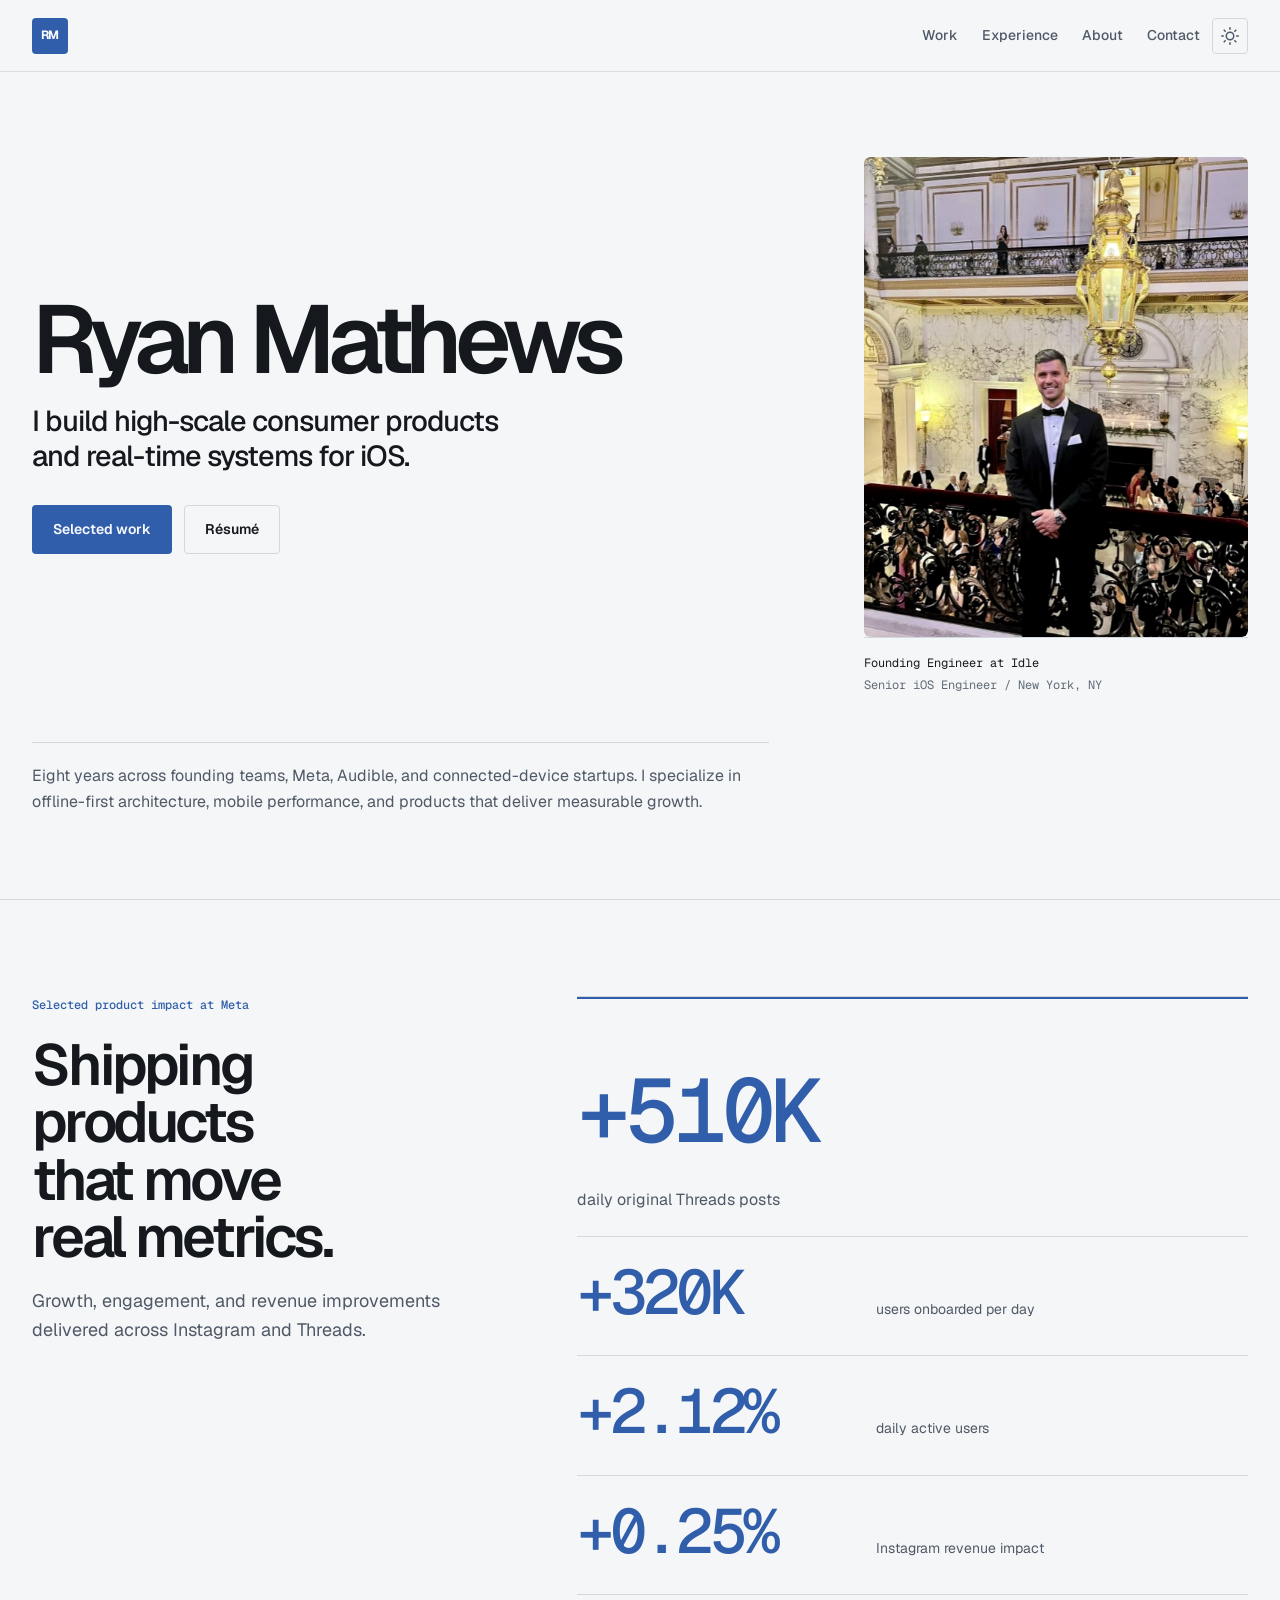
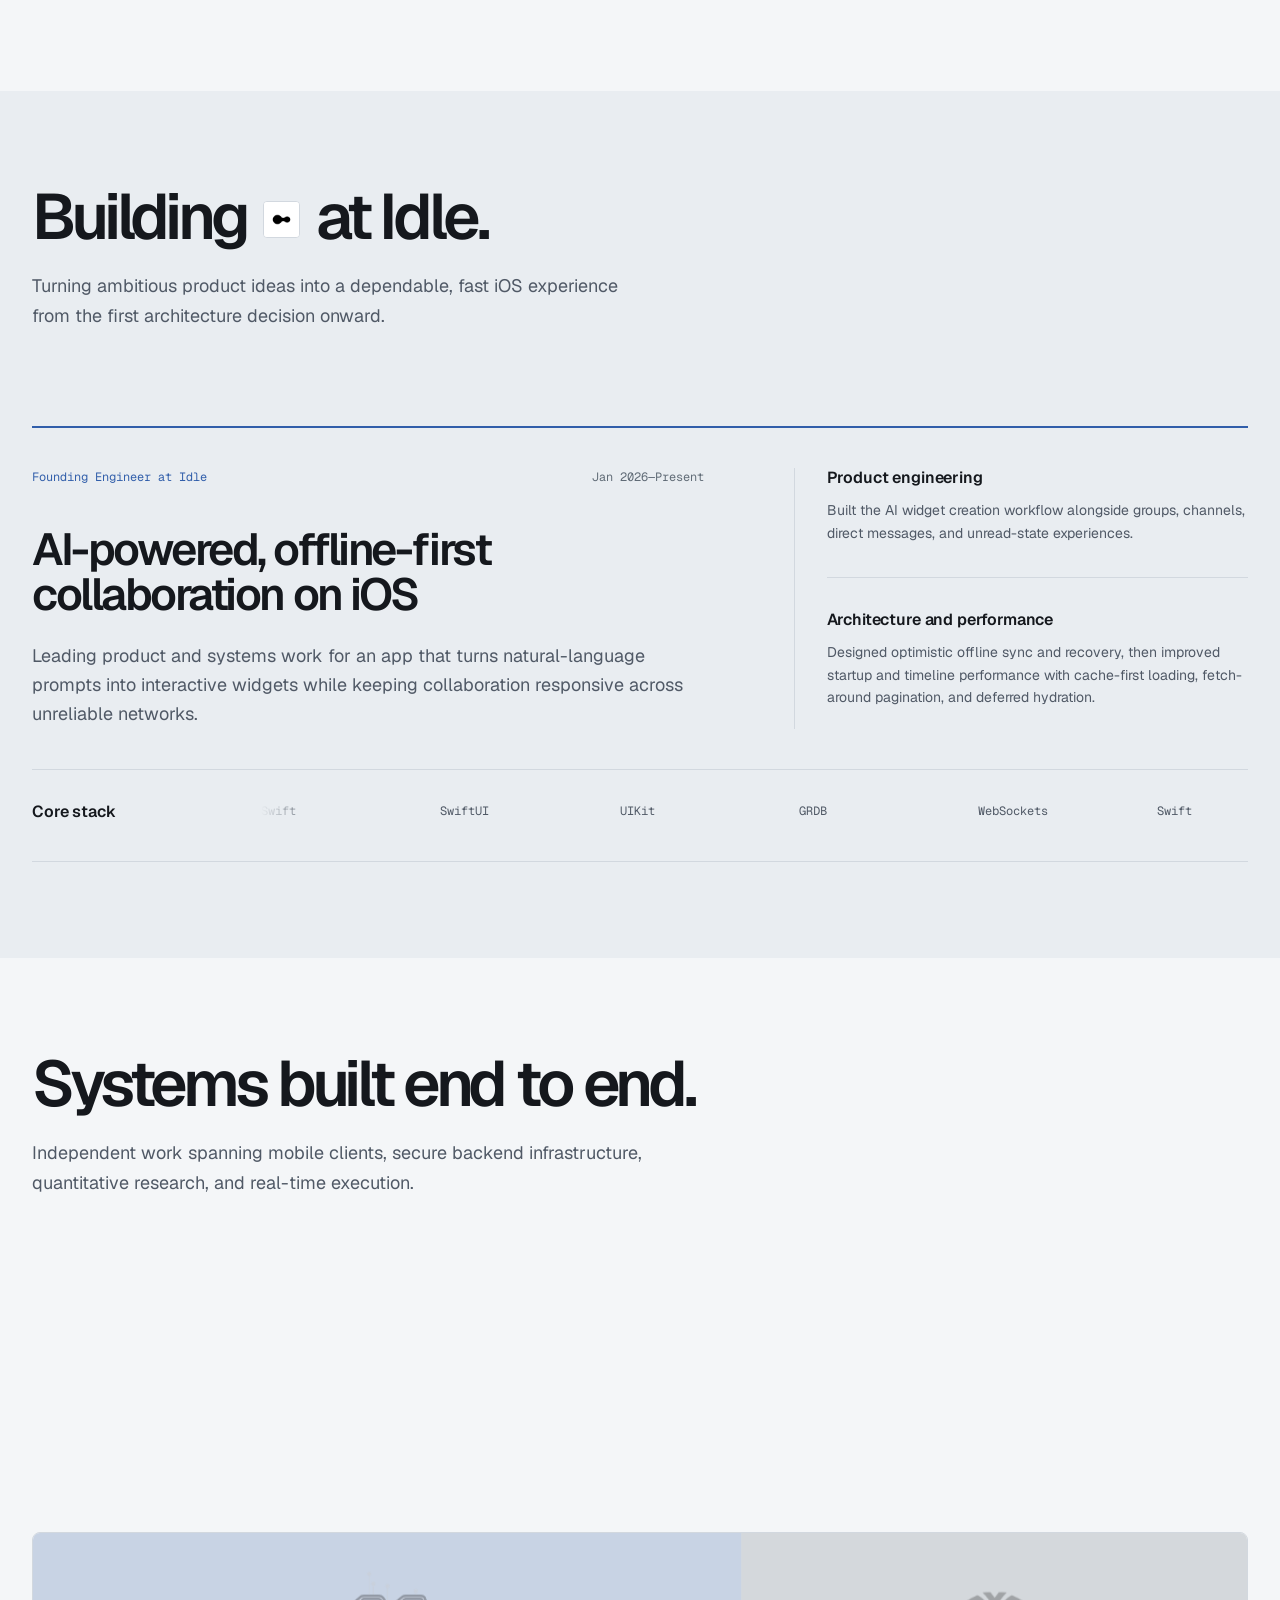
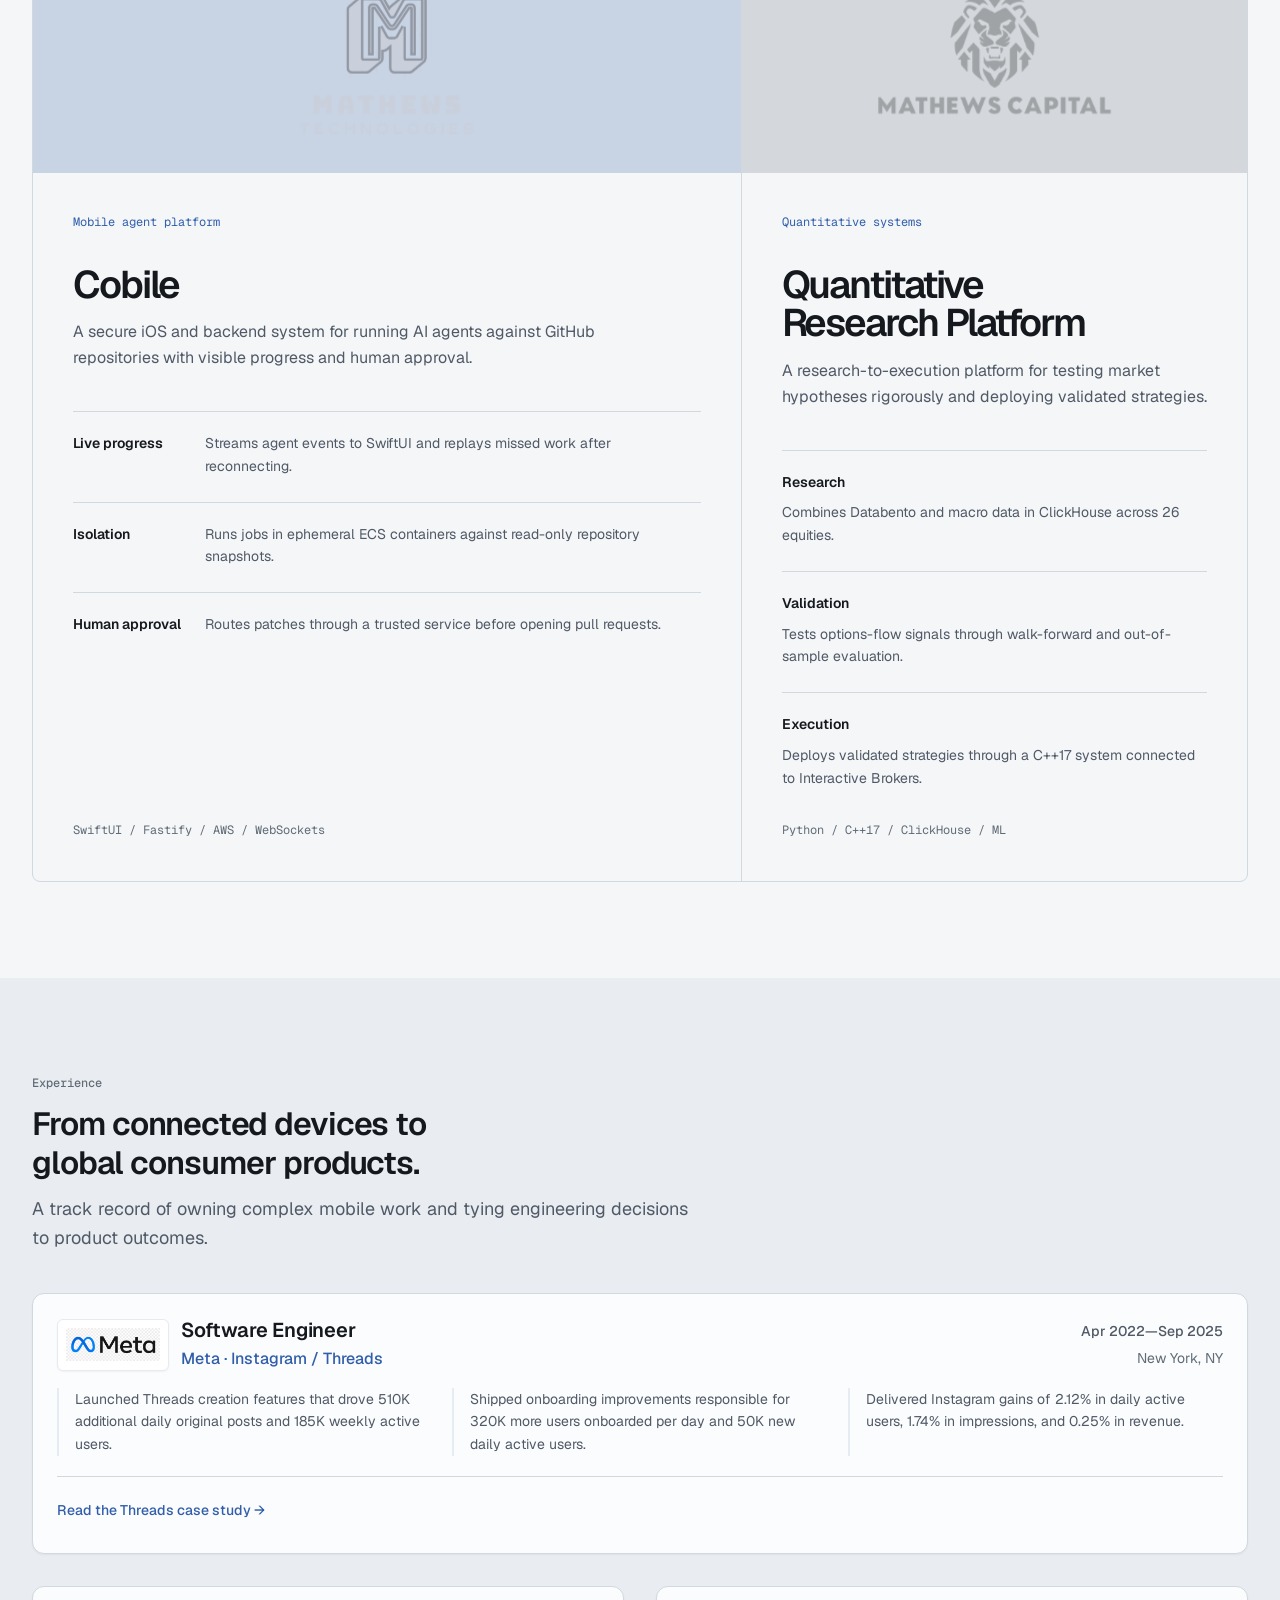
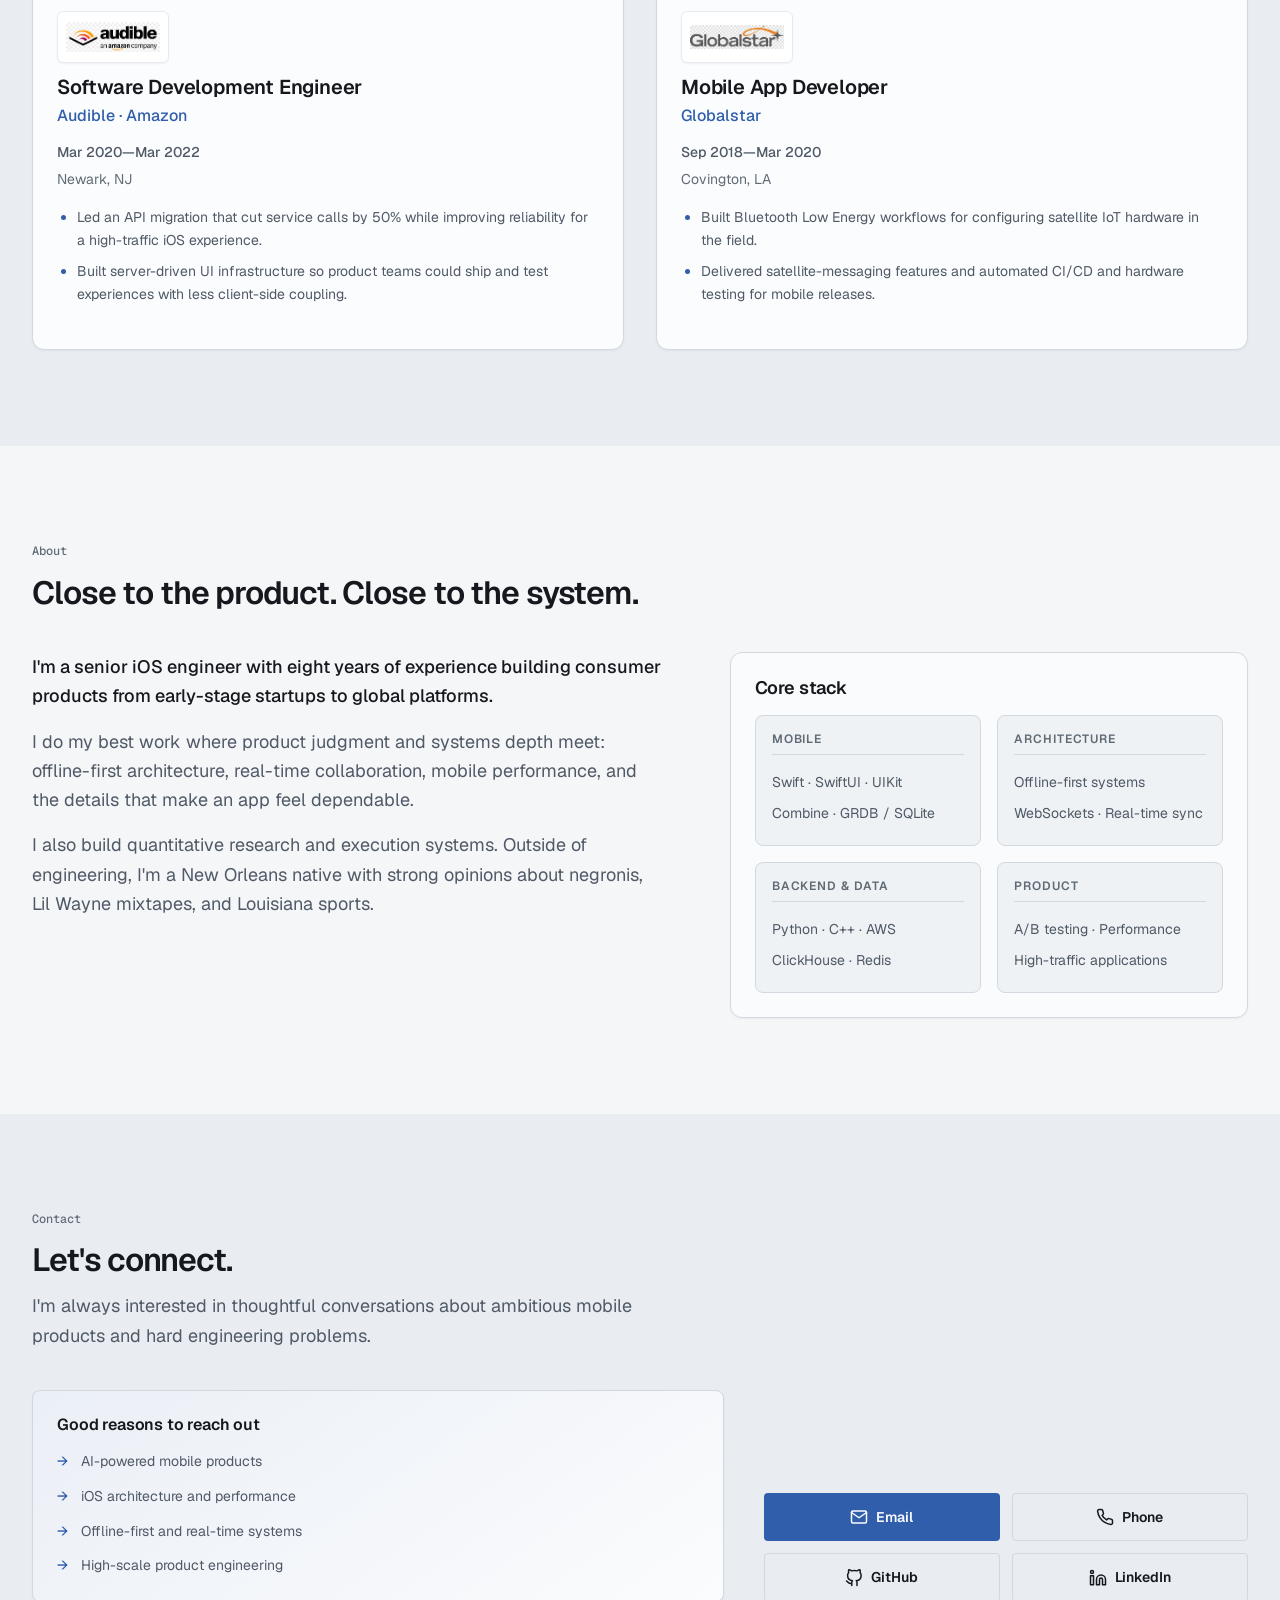
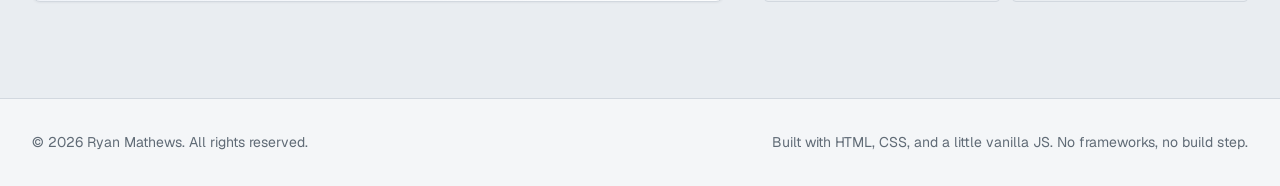
==== index.html @ 6b9917d9 "Redesign Threads growth case study" ====
<!DOCTYPE html>
<html lang="en">
<head>
  <meta charset="UTF-8">
  <meta name="viewport" content="width=device-width, initial-scale=1.0">

  <title>Ryan Mathews — Software Engineer</title>
  <meta name="description" content="Software engineer and founding engineer with 8 years of experience building high-scale consumer products, offline-first mobile apps, and real-time systems.">

  <link rel="canonical" href="https://ryanmathews.dev/">

  <meta property="og:type" content="website">
  <meta property="og:title" content="Ryan Mathews — Software Engineer">
  <meta property="og:description" content="Senior iOS engineer building high-scale consumer products, offline-first mobile apps, and real-time systems.">
  <meta property="og:url" content="https://ryanmathews.dev/">
  <meta property="og:site_name" content="Ryan Mathews">
  <meta property="og:image" content="https://ryanmathews.dev/assets/ryan_dev_og.jpg">
  <meta property="og:image:type" content="image/jpeg">
  <meta property="og:image:width" content="1200">
  <meta property="og:image:height" content="630">
  <meta property="og:image:alt" content="Ryan Mathews - Senior iOS Engineer">

  <!-- Twitter Card Tags -->
  <meta name="twitter:card" content="summary_large_image">
  <meta name="twitter:title" content="Ryan Mathews — Software Engineer">
  <meta name="twitter:description" content="Senior iOS engineer building high-scale consumer products, offline-first mobile apps, and real-time systems.">
  <meta name="twitter:image" content="https://ryanmathews.dev/assets/ryan_dev_og.jpg">
  <meta name="twitter:image:alt" content="Ryan Mathews - Senior iOS Engineer">

  <meta name="theme-color" content="#f4f6f8" media="(prefers-color-scheme: light)">
  <meta name="theme-color" content="#0b0e12" media="(prefers-color-scheme: dark)">

  <!-- Favicon -->
  <link rel="icon" type="image/svg+xml" href="./assets/favicon.svg">
  <link rel="preload" as="font" href="./assets/fonts/Geist-Variable.woff2" type="font/woff2" crossorigin>
  <link rel="preload" as="image" href="./assets/me-640.avif" type="image/avif">

  <!-- Stylesheet -->
  <link rel="stylesheet" href="./styles.css?v=4.0.0">

  <script type="application/ld+json">
  {
    "@context": "https://schema.org",
    "@type": "Person",
    "name": "Ryan Mathews",
    "jobTitle": "Founding Engineer",
    "url": "https://ryanmathews.dev",
    "image": "https://ryanmathews.dev/assets/me-640.avif",
    "email": "mailto:ryan@ryanmathews.dev",
    "sameAs": [
      "https://github.com/boppuh",
      "https://www.linkedin.com/in/ryan-mathews-7045b191/"
    ],
    "knowsAbout": ["iOS Development", "Swift", "SwiftUI", "Mobile Architecture", "Offline-First Applications", "Real-Time Systems", "Product Engineering"]
  }
  </script>
</head>
<body>
  <!-- Skip to main content link for accessibility -->
  <a href="#main" class="skip-link">Skip to main content</a>

  <!-- Navigation -->
  <header class="site-header">
    <nav class="nav-container" aria-label="Main navigation">
      <a class="nav-brand" href="#main" aria-label="Ryan Mathews, back to top">RM</a>
      <div class="nav-actions">
        <ul class="nav-list">
          <li><a href="#work">Work</a></li>
          <li><a href="#experience">Experience</a></li>
          <li><a href="#about">About</a></li>
          <li><a href="#contact">Contact</a></li>
        </ul>
        <button
          id="theme-toggle"
          class="theme-toggle"
          aria-label="Toggle dark mode"
          title="Toggle dark mode"
        >
          <svg class="theme-icon-light" aria-hidden="true" xmlns="http://www.w3.org/2000/svg" width="18" height="18" viewBox="0 0 24 24" fill="none" stroke="currentColor" stroke-width="2" stroke-linecap="round" stroke-linejoin="round">
            <circle cx="12" cy="12" r="5"></circle>
            <line x1="12" y1="1" x2="12" y2="3"></line>
            <line x1="12" y1="21" x2="12" y2="23"></line>
            <line x1="4.22" y1="4.22" x2="5.64" y2="5.64"></line>
            <line x1="18.36" y1="18.36" x2="19.78" y2="19.78"></line>
            <line x1="1" y1="12" x2="3" y2="12"></line>
            <line x1="21" y1="12" x2="23" y2="12"></line>
            <line x1="4.22" y1="19.78" x2="5.64" y2="18.36"></line>
            <line x1="18.36" y1="5.64" x2="19.78" y2="4.22"></line>
          </svg>
          <svg class="theme-icon-dark" aria-hidden="true" xmlns="http://www.w3.org/2000/svg" width="18" height="18" viewBox="0 0 24 24" fill="none" stroke="currentColor" stroke-width="2" stroke-linecap="round" stroke-linejoin="round">
            <path d="M21 12.79A9 9 0 1 1 11.21 3 7 7 0 0 0 21 12.79z"></path>
          </svg>
        </button>
      </div>
    </nav>
    <span class="reading-progress" aria-hidden="true"></span>
  </header>

  <main id="main">
    <!-- Hero Section -->
    <section class="hero" aria-labelledby="hero-heading">
      <div class="container">
        <div class="hero-layout">
          <div class="hero-content">
            <h1 id="hero-heading">Ryan Mathews</h1>
            <p class="hero-title">I build high-scale consumer products and real-time systems for iOS.</p>
            <div class="hero-links">
              <a href="#work" class="btn btn-primary">Selected work</a>
              <a href="./resume.pdf" class="btn btn-secondary" target="_blank" rel="noopener noreferrer">Résumé</a>
            </div>
          </div>

          <figure class="hero-visual">
            <picture>
              <source srcset="./assets/me-640.avif" type="image/avif">
              <img src="./assets/me.jpg" alt="Ryan Mathews" class="hero-headshot" width="1206" height="1436" decoding="async" fetchpriority="high">
            </picture>
            <figcaption class="hero-meta">
              <span>Founding Engineer at Idle</span>
              <span>Senior iOS Engineer / New York, NY</span>
            </figcaption>
          </figure>
        </div>

        <p class="hero-context">
          Eight years across founding teams, Meta, Audible, and connected-device startups. I specialize in offline-first architecture, mobile performance, and products that deliver measurable growth.
        </p>
      </div>
    </section>

    <!-- Product Impact Section -->
    <section class="section" aria-labelledby="impact-heading">
      <div class="container">
        <div class="impact-layout">
          <header class="impact-header">
            <p class="impact-source">Selected product impact at Meta</p>
            <h2 id="impact-heading">Shipping products that move real metrics.</h2>
            <p>Growth, engagement, and revenue improvements delivered across Instagram and Threads.</p>
          </header>
          <div class="impact-grid">
            <article class="impact-card">
              <p class="impact-value">+510K</p>
              <p class="impact-label">daily original Threads posts</p>
            </article>
            <article class="impact-card">
              <p class="impact-value">+320K</p>
              <p class="impact-label">users onboarded per day</p>
            </article>
            <article class="impact-card">
              <p class="impact-value">+2.12%</p>
              <p class="impact-label">daily active users</p>
            </article>
            <article class="impact-card">
              <p class="impact-value">+0.25%</p>
              <p class="impact-label">Instagram revenue impact</p>
            </article>
          </div>
        </div>
      </div>
    </section>

    <!-- Featured Work Section -->
    <section id="work" class="section section-alt work-section" aria-labelledby="work-heading">
      <div class="container">
        <header class="work-heading">
          <h2 id="work-heading">
            Building
            <span class="inline-project-mark" aria-hidden="true">
              <img src="./assets/output_icon.jpg" alt="" width="400" height="400" loading="lazy" decoding="async">
            </span>
            at Idle.
          </h2>
          <p>Turning ambitious product ideas into a dependable, fast iOS experience from the first architecture decision onward.</p>
        </header>

        <article class="current-work-story">
          <div class="current-work-lead">
            <div class="work-role">
              <p>Founding Engineer at Idle</p>
              <p>Jan 2026—Present</p>
            </div>
            <h3>AI-powered, offline-first collaboration on iOS</h3>
            <p class="current-work-summary">Leading product and systems work for an app that turns natural-language prompts into interactive widgets while keeping collaboration responsive across unreliable networks.</p>
          </div>

          <div class="current-work-details">
            <section class="work-capability">
              <h4>Product engineering</h4>
              <p>Built the AI widget creation workflow alongside groups, channels, direct messages, and unread-state experiences.</p>
            </section>
            <section class="work-capability">
              <h4>Architecture and performance</h4>
              <p>Designed optimistic offline sync and recovery, then improved startup and timeline performance with cache-first loading, fetch-around pagination, and deferred hydration.</p>
            </section>
          </div>

          <aside class="current-work-stack" aria-labelledby="current-stack-heading">
            <h4 id="current-stack-heading">Core stack</h4>
            <div class="stack-marquee" tabindex="0" role="group" aria-labelledby="current-stack-heading">
              <div class="stack-marquee-track">
                <ul class="stack-marquee-group">
                  <li>Swift</li>
                  <li>SwiftUI</li>
                  <li>UIKit</li>
                  <li>GRDB</li>
                  <li>WebSockets</li>
                </ul>
                <ul class="stack-marquee-group" aria-hidden="true">
                  <li>Swift</li>
                  <li>SwiftUI</li>
                  <li>UIKit</li>
                  <li>GRDB</li>
                  <li>WebSockets</li>
                </ul>
              </div>
            </div>
          </aside>
        </article>
      </div>
    </section>

    <!-- Projects Section -->
    <section id="projects" class="section projects-section" aria-labelledby="projects-heading">
      <div class="container">
        <header class="projects-heading">
          <h2 id="projects-heading">Systems built end to end.</h2>
          <p>Independent work spanning mobile clients, secure backend infrastructure, quantitative research, and real-time execution.</p>
        </header>

        <div class="project-showcase">
          <article class="project-panel project-panel-cobile">
            <figure class="project-visual project-visual-cobile">
              <div class="project-image-motion">
                <img src="./assets/mathews_technologies_logo.png" alt="Mathews Technologies" width="1280" height="1201" loading="lazy" decoding="async">
              </div>
            </figure>
            <div class="project-copy">
              <p class="project-type">Mobile agent platform</p>
              <h3>Cobile</h3>
              <p class="card-summary">A secure iOS and backend system for running AI agents against GitHub repositories with visible progress and human approval.</p>
              <dl class="project-notes">
                <div>
                  <dt>Live progress</dt>
                  <dd>Streams agent events to SwiftUI and replays missed work after reconnecting.</dd>
                </div>
                <div>
                  <dt>Isolation</dt>
                  <dd>Runs jobs in ephemeral ECS containers against read-only repository snapshots.</dd>
                </div>
                <div>
                  <dt>Human approval</dt>
                  <dd>Routes patches through a trusted service before opening pull requests.</dd>
                </div>
              </dl>
              <p class="project-stack">SwiftUI / Fastify / AWS / WebSockets</p>
            </div>
          </article>

          <article class="project-panel project-panel-quant">
            <figure class="project-visual project-visual-quant">
              <div class="project-image-motion">
                <img src="./assets/mathews_capital_logo.png" alt="Mathews Capital" width="1280" height="670" loading="lazy" decoding="async">
              </div>
            </figure>
            <div class="project-copy">
              <p class="project-type">Quantitative systems</p>
              <h3>Quantitative Research Platform</h3>
              <p class="card-summary">A research-to-execution platform for testing market hypotheses rigorously and deploying validated strategies.</p>
              <dl class="project-notes">
                <div>
                  <dt>Research</dt>
                  <dd>Combines Databento and macro data in ClickHouse across 26 equities.</dd>
                </div>
                <div>
                  <dt>Validation</dt>
                  <dd>Tests options-flow signals through walk-forward and out-of-sample evaluation.</dd>
                </div>
                <div>
                  <dt>Execution</dt>
                  <dd>Deploys validated strategies through a C++17 system connected to Interactive Brokers.</dd>
                </div>
              </dl>
              <p class="project-stack">Python / C++17 / ClickHouse / ML</p>
            </div>
          </article>
        </div>
      </div>
    </section>

    <!-- Experience Section -->
    <section id="experience" class="section section-alt" aria-labelledby="experience-heading">
      <div class="container">
        <div class="section-header">
          <p class="section-kicker">Experience</p>
          <h2 id="experience-heading">From connected devices to global consumer products.</h2>
          <p class="section-intro">A track record of owning complex mobile work and tying engineering decisions to product outcomes.</p>
        </div>
        <div class="experience-grid">
          <article class="card experience-card">
            <div class="experience-header">
              <img src="./assets/meta_logo.avif" alt="Meta" class="company-logo" width="1400" height="500" loading="lazy" decoding="async">
              <div class="experience-title">
                <h3>Software Engineer</h3>
                <p class="company">Meta · Instagram / Threads</p>
              </div>
              <div class="experience-meta">
                <p class="dates">Apr 2022—Sep 2025</p>
                <p class="location">New York, NY</p>
              </div>
            </div>
            <ul class="card-details">
              <li>Launched Threads creation features that drove 510K additional daily original posts and 185K weekly active users.</li>
              <li>Shipped onboarding improvements responsible for 320K more users onboarded per day and 50K new daily active users.</li>
              <li>Delivered Instagram gains of 2.12% in daily active users, 1.74% in impressions, and 0.25% in revenue.</li>
            </ul>
            <div class="card-links">
              <a href="./writeups/project-1.html">Read the Threads case study →</a>
            </div>
          </article>

          <article class="card experience-card">
            <div class="experience-header">
              <img src="./assets/audible_logo.png" alt="Audible" class="company-logo" width="860" height="274" loading="lazy" decoding="async">
              <div class="experience-title">
                <h3>Software Development Engineer</h3>
                <p class="company">Audible · Amazon</p>
              </div>
              <div class="experience-meta">
                <p class="dates">Mar 2020—Mar 2022</p>
                <p class="location">Newark, NJ</p>
              </div>
            </div>
            <ul class="card-details">
              <li>Led an API migration that cut service calls by 50% while improving reliability for a high-traffic iOS experience.</li>
              <li>Built server-driven UI infrastructure so product teams could ship and test experiences with less client-side coupling.</li>
            </ul>
          </article>

          <article class="card experience-card">
            <div class="experience-header">
              <img src="./assets/globalstar_logo.jpg" alt="Globalstar" class="company-logo" width="800" height="205" loading="lazy" decoding="async">
              <div class="experience-title">
                <h3>Mobile App Developer</h3>
                <p class="company">Globalstar</p>
              </div>
              <div class="experience-meta">
                <p class="dates">Sep 2018—Mar 2020</p>
                <p class="location">Covington, LA</p>
              </div>
            </div>
            <ul class="card-details">
              <li>Built Bluetooth Low Energy workflows for configuring satellite IoT hardware in the field.</li>
              <li>Delivered satellite-messaging features and automated CI/CD and hardware testing for mobile releases.</li>
            </ul>
          </article>
        </div>
      </div>
    </section>

    <!-- About and Core Stack Section -->
    <section id="about" class="section" aria-labelledby="about-heading">
      <div class="container">
        <div class="section-header">
          <p class="section-kicker">About</p>
          <h2 id="about-heading">Close to the product. Close to the system.</h2>
        </div>
        <div class="about-layout">
          <div class="about-content">
            <p>I'm a senior iOS engineer with eight years of experience building consumer products from early-stage startups to global platforms.</p>
            <p>I do my best work where product judgment and systems depth meet: offline-first architecture, real-time collaboration, mobile performance, and the details that make an app feel dependable.</p>
            <p>I also build quantitative research and execution systems. Outside of engineering, I'm a New Orleans native with strong opinions about negronis, Lil Wayne mixtapes, and Louisiana sports.</p>
          </div>
          <div class="core-stack">
            <h3>Core stack</h3>
            <div class="skills-grid skills-grid-compact">
              <div class="skill-group">
                <h4>Mobile</h4>
                <ul class="skill-list"><li>Swift · SwiftUI · UIKit</li><li>Combine · GRDB / SQLite</li></ul>
              </div>
              <div class="skill-group">
                <h4>Architecture</h4>
                <ul class="skill-list"><li>Offline-first systems</li><li>WebSockets · Real-time sync</li></ul>
              </div>
              <div class="skill-group">
                <h4>Backend &amp; Data</h4>
                <ul class="skill-list"><li>Python · C++ · AWS</li><li>ClickHouse · Redis</li></ul>
              </div>
              <div class="skill-group">
                <h4>Product</h4>
                <ul class="skill-list"><li>A/B testing · Performance</li><li>High-traffic applications</li></ul>
              </div>
            </div>
          </div>
        </div>
      </div>
    </section>

    <!-- Contact Section -->
    <section id="contact" class="section section-alt" aria-labelledby="contact-heading">
      <div class="container">
        <div class="section-header">
          <p class="section-kicker">Contact</p>
          <h2 id="contact-heading">Let's connect.</h2>
          <p class="section-intro">I'm always interested in thoughtful conversations about ambitious mobile products and hard engineering problems.</p>
        </div>
        <div class="contact-content">
          <div class="contact-reasons">
            <h3>Good reasons to reach out</h3>
            <ul>
              <li>AI-powered mobile products</li>
              <li>iOS architecture and performance</li>
              <li>Offline-first and real-time systems</li>
              <li>High-scale product engineering</li>
            </ul>
          </div>

          <div class="contact-links">
            <a href="mailto:ryan@ryanmathews.dev" class="btn btn-primary">
              <svg aria-hidden="true" xmlns="http://www.w3.org/2000/svg" width="18" height="18" viewBox="0 0 24 24" fill="none" stroke="currentColor" stroke-width="2" stroke-linecap="round" stroke-linejoin="round">
                <path d="M4 4h16c1.1 0 2 .9 2 2v12c0 1.1-.9 2-2 2H4c-1.1 0-2-.9-2-2V6c0-1.1.9-2 2-2z"></path>
                <polyline points="22,6 12,13 2,6"></polyline>
              </svg>
              Email
            </a>
            <a href="tel:+15047236957" class="btn btn-secondary">
              <svg aria-hidden="true" xmlns="http://www.w3.org/2000/svg" width="18" height="18" viewBox="0 0 24 24" fill="none" stroke="currentColor" stroke-width="2" stroke-linecap="round" stroke-linejoin="round">
                <path d="M22 16.92v3a2 2 0 0 1-2.18 2 19.79 19.79 0 0 1-8.63-3.07 19.5 19.5 0 0 1-6-6 19.79 19.79 0 0 1-3.07-8.67A2 2 0 0 1 4.11 2h3a2 2 0 0 1 2 1.72 12.84 12.84 0 0 0 .7 2.81 2 2 0 0 1-.45 2.11L8.09 9.91a16 16 0 0 0 6 6l1.27-1.27a2 2 0 0 1 2.11-.45 12.84 12.84 0 0 0 2.81.7A2 2 0 0 1 22 16.92z"></path>
              </svg>
              Phone
            </a>
            <a href="https://github.com/boppuh" class="btn btn-secondary" target="_blank" rel="noopener noreferrer">
              <svg aria-hidden="true" xmlns="http://www.w3.org/2000/svg" width="18" height="18" viewBox="0 0 24 24" fill="none" stroke="currentColor" stroke-width="2" stroke-linecap="round" stroke-linejoin="round">
                <path d="M9 19c-5 1.5-5-2.5-7-3m14 6v-3.87a3.37 3.37 0 0 0-.94-2.61c3.14-.35 6.44-1.54 6.44-7A5.44 5.44 0 0 0 20 4.77 5.07 5.07 0 0 0 19.91 1S18.73.65 16 2.48a13.38 13.38 0 0 0-7 0C6.27.65 5.09 1 5.09 1A5.07 5.07 0 0 0 5 4.77a5.44 5.44 0 0 0-1.5 3.78c0 5.42 3.3 6.61 6.44 7A3.37 3.37 0 0 0 9 18.13V22"></path>
              </svg>
              GitHub
            </a>
            <a href="https://linkedin.com/in/ryan-mathews-7045b191" class="btn btn-secondary" target="_blank" rel="noopener noreferrer">
              <svg aria-hidden="true" xmlns="http://www.w3.org/2000/svg" width="18" height="18" viewBox="0 0 24 24" fill="none" stroke="currentColor" stroke-width="2" stroke-linecap="round" stroke-linejoin="round">
                <path d="M16 8a6 6 0 0 1 6 6v7h-4v-7a2 2 0 0 0-2-2 2 2 0 0 0-2 2v7h-4v-7a6 6 0 0 1 6-6z"></path>
                <rect x="2" y="9" width="4" height="12"></rect>
                <circle cx="4" cy="4" r="2"></circle>
              </svg>
              LinkedIn
            </a>
          </div>
        </div>
      </div>
    </section>
  </main>

  <!-- Footer -->
  <footer class="site-footer">
    <div class="container">
      <p>© <span id="current-year">2024</span> Ryan Mathews. All rights reserved.</p>
      <p class="footer-note">Built with HTML, CSS, and a little vanilla JS. No frameworks, no build step.</p>
    </div>
  </footer>

  <!-- Motion runtime and site behavior -->
  <script src="./assets/vendor/gsap/gsap.min.js?v=3.15.0"></script>
  <script src="./assets/vendor/gsap/ScrollTrigger.min.js?v=3.15.0"></script>
  <script src="./script.js?v=4.0.0"></script>
</body>
</html>
---- styles.css ----
/* ==========================================================================
   Ryan Mathews Portfolio
   Technical-editorial design system, mobile first and theme aware
   ========================================================================== */

@font-face {
  font-family: Geist;
  src: url("./assets/fonts/Geist-Variable.woff2") format("woff2");
  font-style: normal;
  font-weight: 100 900;
  font-display: swap;
}

@font-face {
  font-family: "Geist Mono";
  src: url("./assets/fonts/GeistMono-Variable.woff2") format("woff2");
  font-style: normal;
  font-weight: 100 900;
  font-display: swap;
}

/* --------------------------------------------------------------------------
   CSS Custom Properties (Design Tokens)
   -------------------------------------------------------------------------- */

:root {
  color-scheme: light dark;

  /* One cool-neutral palette and one retained brand accent. */
  --color-bg: light-dark(#f4f6f8, #0b0e12);
  --color-bg-alt: light-dark(#e9edf1, #11161c);
  --color-bg-elevated: light-dark(#fbfcfd, #171d24);
  --color-text: light-dark(#15181d, #f0f2f4);
  --color-text-muted: light-dark(#505966, #a9b1bc);
  --color-text-light: light-dark(#606b76, #838d99);
  --color-primary: light-dark(#315eaa, #8db4f8);
  --color-primary-hover: light-dark(#244a88, #b5cdf9);
  --color-on-primary: light-dark(#f9fbff, #101722);
  --color-primary-light: light-dark(#e4eaf4, #172238);
  --color-primary-muted: light-dark(rgb(49 94 170 / 10%), rgb(141 180 248 / 12%));
  --color-accent: var(--color-primary);
  --color-accent-muted: var(--color-primary-muted);
  --color-border: light-dark(#d2d8df, #2a323c);
  --color-border-light: light-dark(#e3e7ec, #202730);
  --color-border-hover: light-dark(#aeb7c2, #46515f);
  --color-card-bg: var(--color-bg-elevated);
  --color-card-shadow: light-dark(rgb(31 42 55 / 5%), rgb(0 0 0 / 18%));
  --color-card-shadow-hover: light-dark(rgb(31 42 55 / 9%), rgb(0 0 0 / 28%));
  --color-tag-bg: var(--color-primary-light);
  --color-tag-text: var(--color-text-muted);
  --color-status: light-dark(#287a4a, #74cd96);
  --color-focus-ring: var(--color-primary);
  --color-backdrop: light-dark(rgb(244 246 248 / 94%), rgb(11 14 18 / 94%));
  --color-hero-glow: transparent;
  --gradient-brand: var(--color-primary);
  --gradient-brand-hover: var(--color-primary-hover);
  --shadow-brand-sm: none;
  --shadow-brand: none;
  --shadow-brand-hover: none;

  /* Typography */
  --font-family: geist, -apple-system, blinkmacsystemfont, "Segoe UI", sans-serif;
  --font-family-mono: "Geist Mono", "SFMono-Regular", consolas, monospace;

  /* Fluid Type Scale using clamp() */
  --text-xs: clamp(0.7rem, 0.65rem + 0.25vw, 0.75rem);
  --text-sm: clamp(0.8rem, 0.75rem + 0.25vw, 0.875rem);
  --text-base: clamp(0.9rem, 0.85rem + 0.25vw, 1rem);
  --text-lg: clamp(1rem, 0.9rem + 0.5vw, 1.125rem);
  --text-xl: clamp(1.1rem, 1rem + 0.5vw, 1.25rem);
  --text-2xl: clamp(1.25rem, 1.1rem + 0.75vw, 1.5rem);
  --text-3xl: clamp(1.5rem, 1.25rem + 1.25vw, 2rem);
  --text-4xl: clamp(1.875rem, 1.5rem + 1.875vw, 2.75rem);
  --text-5xl: clamp(2.75rem, 2rem + 3vw, 4.5rem);
  --text-display: clamp(3.75rem, 7.5vw, 7.5rem);

  /* Line Heights */
  --leading-none: 1;
  --leading-tight: 1.2;
  --leading-snug: 1.375;
  --leading-normal: 1.5;
  --leading-relaxed: 1.625;
  --leading-loose: 1.75;

  /* Font Weights */
  --font-normal: 400;
  --font-medium: 500;
  --font-semibold: 600;
  --font-bold: 700;

  /* Spacing Scale */
  --space-0: 0;
  --space-1: 0.25rem;
  --space-2: 0.5rem;
  --space-3: 0.75rem;
  --space-4: 1rem;
  --space-5: 1.25rem;
  --space-6: 1.5rem;
  --space-8: 2rem;
  --space-10: 2.5rem;
  --space-12: 3rem;
  --space-16: 4rem;
  --space-20: 5rem;
  --space-24: 6rem;

  /* Layout */
  --max-width: 80rem;
  --max-width-prose: 48rem;
  --nav-height: 4.5rem;
  --border-radius-sm: 0.25rem;
  --border-radius: 0.375rem;
  --border-radius-lg: 0.5rem;
  --border-radius-xl: 0.75rem;
  --border-radius-full: 9999px;

  /* Transitions */
  --ease-out: cubic-bezier(0.25, 0.46, 0.45, 0.94);
  --ease-in-out: cubic-bezier(0.645, 0.045, 0.355, 1);
  --transition-fast: 150ms var(--ease-out);
  --transition-normal: 200ms var(--ease-out);
  --transition-slow: 300ms var(--ease-out);
  --reveal-delay: 0ms;

  /* Shadows */
  --shadow-sm: 0 1px 2px var(--color-card-shadow);
  --shadow: 0 8px 24px var(--color-card-shadow);
  --shadow-md: 0 16px 40px var(--color-card-shadow-hover);
  --shadow-lg: 0 28px 72px var(--color-card-shadow-hover);
}

[data-theme="dark"] {
  color-scheme: only dark;
}

[data-theme="light"] {
  color-scheme: only light;
}

/* --------------------------------------------------------------------------
   Reset & Base Styles
   -------------------------------------------------------------------------- */

*,
*::before,
*::after {
  box-sizing: border-box;
}

* {
  margin: 0;
  padding: 0;
}

html {
  scroll-behavior: smooth;
  scroll-padding-top: calc(var(--nav-height) + var(--space-6));
  text-size-adjust: 100%;
  -webkit-text-size-adjust: 100%;
}

body {
  font-family: var(--font-family);
  font-size: var(--text-base);
  line-height: var(--leading-relaxed);
  color: var(--color-text);
  background-color: var(--color-bg);
  -webkit-font-smoothing: antialiased;
  -moz-osx-font-smoothing: grayscale;
  font-feature-settings: "kern" 1, "liga" 1;
}

img,
svg {
  display: block;
  max-width: 100%;
  height: auto;
}

/* --------------------------------------------------------------------------
   Typography
   -------------------------------------------------------------------------- */

h1, h2, h3, h4, h5, h6 {
  line-height: var(--leading-tight);
  font-weight: var(--font-semibold);
  color: var(--color-text);
  letter-spacing: -0.01em;
}

h1 {
  font-size: var(--text-4xl);
  font-weight: var(--font-bold);
  letter-spacing: -0.02em;
}

h2 {
  font-size: var(--text-2xl);
  margin-bottom: var(--space-6);
}

h3 {
  font-size: var(--text-lg);
  margin-bottom: var(--space-2);
}

p {
  margin-bottom: var(--space-4);
}

p:last-child {
  margin-bottom: 0;
}

a {
  color: var(--color-primary);
  text-decoration: none;
  transition: color var(--transition-fast);
}

a:hover {
  color: var(--color-primary-hover);
}

strong {
  font-weight: var(--font-semibold);
  color: var(--color-text);
}

/* --------------------------------------------------------------------------
   Focus States (Accessibility)
   -------------------------------------------------------------------------- */

:focus {
  outline: 2px solid var(--color-focus-ring);
  outline-offset: 2px;
}

:focus:not(:focus-visible) {
  outline: none;
}

:focus-visible {
  outline: 2px solid var(--color-focus-ring);
  outline-offset: 2px;
}

/* Target highlighting for anchor links */
:target {
  scroll-margin-top: calc(var(--nav-height) + var(--space-8));
}

/* --------------------------------------------------------------------------
   Skip Link (Accessibility)
   -------------------------------------------------------------------------- */

.skip-link {
  position: absolute;
  top: -100%;
  left: var(--space-4);
  padding: var(--space-2) var(--space-4);
  background-color: var(--color-primary);
  color: #ffffff;
  font-size: var(--text-sm);
  font-weight: var(--font-medium);
  border-radius: var(--border-radius);
  z-index: 1000;
  transition: top var(--transition-fast);
}

.skip-link:focus {
  top: var(--space-4);
  color: #ffffff;
}

/* --------------------------------------------------------------------------
   Layout
   -------------------------------------------------------------------------- */

.container {
  width: 100%;
  max-width: var(--max-width);
  margin: 0 auto;
  padding: 0 var(--space-5);
}

@media (min-width: 640px) {
  .container {
    padding: 0 var(--space-8);
  }
}

.section {
  padding: var(--space-16) 0;
}

@media (min-width: 768px) {
  .section {
    padding: var(--space-20) 0;
  }
}

@media (min-width: 1024px) {
  .section {
    padding: var(--space-24) 0;
  }
}

.section-alt {
  background-color: var(--color-bg-alt);
}

.section-header {
  max-width: 44rem;
  margin-bottom: var(--space-8);
}

.section-kicker {
  margin-bottom: var(--space-3);
  color: var(--color-text-light);
  font-family: var(--font-family-mono);
  font-size: var(--text-xs);
  font-weight: var(--font-medium);
  letter-spacing: 0;
}

.section-header h2 {
  margin-bottom: var(--space-3);
}

.section-intro {
  color: var(--color-text-muted);
  font-size: var(--text-lg);
  line-height: var(--leading-relaxed);
  margin-bottom: 0;
}

/* --------------------------------------------------------------------------
   Header & Navigation
   -------------------------------------------------------------------------- */

.site-header {
  position: sticky;
  top: 0;
  height: var(--nav-height);
  background-color: var(--color-backdrop);
  backdrop-filter: blur(16px);
  -webkit-backdrop-filter: blur(16px);
  border-bottom: 1px solid var(--color-border);
  z-index: 100;
}

.reading-progress {
  position: absolute;
  right: 0;
  bottom: -1px;
  left: 0;
  height: 2px;
  background-color: var(--color-primary);
  transform: scaleX(0);
  transform-origin: left center;
  pointer-events: none;
}

.nav-container {
  height: 100%;
  max-width: var(--max-width);
  margin: 0 auto;
  padding: 0 var(--space-5);
  display: flex;
  justify-content: space-between;
  align-items: center;
  gap: var(--space-4);
}

@media (min-width: 640px) {
  .nav-container {
    padding: 0 var(--space-8);
  }
}

.nav-list {
  display: flex;
  align-items: center;
  gap: var(--space-4);
  list-style: none;
}

@media (min-width: 640px) {
  .nav-list {
    gap: var(--space-6);
  }
}

.nav-list a {
  display: block;
  padding: var(--space-2) 0;
  font-size: var(--text-sm);
  font-weight: var(--font-medium);
  color: var(--color-text-muted);
  transition: color var(--transition-fast);
}

.nav-list a:hover {
  color: var(--color-text);
}

/* Theme Toggle Button */
.theme-toggle {
  display: flex;
  align-items: center;
  justify-content: center;
  width: 2.25rem;
  height: 2.25rem;
  padding: 0;
  background: transparent;
  border: 1px solid var(--color-border);
  border-radius: var(--border-radius-sm);
  cursor: pointer;
  color: var(--color-text-muted);
  transition: border-color var(--transition-fast), color var(--transition-fast), transform var(--transition-fast);
}

.theme-toggle:hover {
  border-color: var(--color-border-hover);
  color: var(--color-text);
}

.theme-toggle:active {
  transform: translateY(1px);
}

.theme-toggle svg {
  width: 1.125rem;
  height: 1.125rem;
}

.theme-icon-dark {
  display: none;
}

[data-theme="dark"] .theme-icon-light,
:root:not([data-theme="light"]) .theme-icon-light {
  display: none;
}

[data-theme="dark"] .theme-icon-dark {
  display: flex;
}

@media (prefers-color-scheme: dark) {
  :root:not([data-theme="light"]) .theme-icon-dark {
    display: flex;
  }
}

@media (prefers-color-scheme: light) {
  :root:not([data-theme="dark"]) .theme-icon-dark {
    display: none;
  }
  :root:not([data-theme="dark"]) .theme-icon-light {
    display: flex;
  }
}

/* --------------------------------------------------------------------------
   Hero Section
   -------------------------------------------------------------------------- */

.hero {
  min-height: calc(100dvh - var(--nav-height));
  padding: var(--space-10) 0 var(--space-12);
  display: flex;
  align-items: center;
  border-bottom: 1px solid var(--color-border);
}

.hero-layout {
  display: grid;
  gap: var(--space-10);
  align-items: center;
}

.hero-content {
  max-width: 46rem;
}

.hero h1 {
  max-width: 100%;
  margin-bottom: var(--space-5);
  font-size: var(--text-display);
  font-weight: var(--font-semibold);
  letter-spacing: -0.075em;
  line-height: 0.9;
}

.hero-title {
  max-width: 33ch;
  margin-bottom: var(--space-8);
  color: var(--color-text);
  font-size: clamp(1.25rem, 1rem + 1.1vw, 1.8rem);
  font-weight: var(--font-medium);
  line-height: 1.22;
  letter-spacing: -0.035em;
  text-wrap: balance;
}

.hero-links {
  display: flex;
  flex-wrap: wrap;
  gap: var(--space-3);
}

.hero-visual {
  width: min(100%, 24rem);
  margin-left: auto;
}

.hero-visual picture {
  display: block;
  overflow: hidden;
  aspect-ratio: 4 / 5;
  border-radius: var(--border-radius);
  background-color: var(--color-bg-alt);
}

.hero-headshot {
  width: 100%;
  height: 100%;
  display: block;
  object-fit: cover;
  object-position: center 24%;
  filter: saturate(0.82) contrast(1.04);
  transition: transform 700ms var(--ease-out), filter 700ms var(--ease-out);
}

.hero-meta {
  display: grid;
  gap: var(--space-1);
  padding-top: var(--space-4);
  border-top: 1px solid var(--color-border);
  color: var(--color-text-light);
  font-family: var(--font-family-mono);
  font-size: var(--text-xs);
  line-height: var(--leading-normal);
}

.hero-meta span:first-child {
  color: var(--color-text);
}

.hero-context {
  max-width: 67ch;
  margin-top: var(--space-10);
  padding-top: var(--space-5);
  border-top: 1px solid var(--color-border);
  color: var(--color-text-muted);
  font-size: var(--text-base);
  line-height: var(--leading-relaxed);
  text-wrap: pretty;
}

@media (hover: hover) and (prefers-reduced-motion: no-preference) {
  .hero-visual:hover .hero-headshot {
    transform: scale(1.025);
    filter: saturate(0.95) contrast(1.02);
  }
}

@media (min-width: 768px) {
  .hero {
    padding: var(--space-16) 0;
  }

  .hero-layout {
    grid-template-columns: minmax(0, 1.3fr) minmax(17rem, 0.7fr);
    gap: clamp(3rem, 8vw, 8rem);
  }

  .hero-context {
    margin-top: var(--space-12);
  }
}

/* --------------------------------------------------------------------------
   Buttons
   -------------------------------------------------------------------------- */

.btn {
  display: inline-flex;
  align-items: center;
  justify-content: center;
  gap: var(--space-2);
  padding: var(--space-2) var(--space-4);
  font-size: var(--text-sm);
  font-weight: var(--font-medium);
  text-decoration: none;
  border-radius: var(--border-radius-sm);
  border: 1px solid transparent;
  cursor: pointer;
  transition:
    background-color var(--transition-fast),
    border-color var(--transition-fast),
    color var(--transition-fast),
    box-shadow var(--transition-fast),
    transform var(--transition-fast);
}

.btn:hover {
  text-decoration: none;
  transform: translateY(-1px);
}

.btn:active {
  transform: translateY(0);
}

.btn-primary {
  background-color: var(--color-primary);
  color: var(--color-on-primary);
  box-shadow: none;
}

.btn-primary:hover {
  background-color: var(--color-primary-hover);
  color: var(--color-on-primary);
  box-shadow: none;
}

.btn-secondary {
  background-color: transparent;
  color: var(--color-text);
  border-color: var(--color-border);
}

.btn-secondary:hover {
  border-color: var(--color-border-hover);
  background-color: var(--color-bg-alt);
  color: var(--color-text);
}

.btn-large {
  padding: var(--space-3) var(--space-6);
  font-size: var(--text-base);
}

/* --------------------------------------------------------------------------
   Cards
   -------------------------------------------------------------------------- */

.card {
  background-color: var(--color-card-bg);
  border: 1px solid var(--color-border);
  border-radius: var(--border-radius-lg);
  padding: var(--space-6);
  box-shadow: var(--shadow-sm);
  transition: border-color var(--transition-normal), box-shadow var(--transition-normal), transform var(--transition-normal);
}

.impact-grid {
  display: grid;
  border-top: 1px solid var(--color-border);
}

.impact-card {
  min-width: 0;
  padding: var(--space-6) 0;
  border-bottom: 1px solid var(--color-border);
}

.impact-value {
  color: var(--color-primary);
  font-family: var(--font-family-mono);
  font-size: clamp(2rem, 1.5rem + 3vw, 4rem);
  font-weight: var(--font-medium);
  font-variant-numeric: tabular-nums;
  letter-spacing: -0.06em;
  line-height: var(--leading-none);
  margin-bottom: var(--space-2);
}

.impact-label {
  color: var(--color-text-muted);
  font-size: var(--text-sm);
  line-height: var(--leading-normal);
  margin-bottom: 0;
}

.impact-layout {
  display: grid;
  gap: var(--space-10);
}

.impact-header {
  max-width: 34rem;
}

.impact-source {
  margin-bottom: var(--space-5);
  color: var(--color-primary);
  font-family: var(--font-family-mono);
  font-size: var(--text-xs);
  font-weight: var(--font-medium);
}

.impact-header h2 {
  margin-bottom: var(--space-5);
  font-size: clamp(2.4rem, 2rem + 2vw, 4.25rem);
  line-height: 1;
  letter-spacing: -0.055em;
  text-wrap: balance;
}

.impact-header > p:last-child {
  max-width: 38ch;
  color: var(--color-text-muted);
  font-size: var(--text-lg);
  text-wrap: pretty;
}

@media (min-width: 768px) {
  .impact-layout {
    grid-template-columns: minmax(18rem, 0.78fr) minmax(0, 1.22fr);
    gap: clamp(4rem, 9vw, 9rem);
    align-items: start;
  }

  .impact-card {
    display: grid;
    grid-template-columns: minmax(9rem, 0.85fr) minmax(0, 1.15fr);
    gap: var(--space-6);
    align-items: baseline;
  }

  .impact-card:first-child {
    min-height: 15rem;
    align-content: end;
    border-top: 2px solid var(--color-primary);
  }

  .impact-card:first-child .impact-value {
    grid-column: 1 / -1;
    font-size: clamp(4.5rem, 7vw, 7.5rem);
  }

  .impact-card:first-child .impact-label {
    grid-column: 1 / -1;
    font-size: var(--text-base);
  }
}

.work-section,
.projects-section {
  overflow: clip;
}

.work-heading,
.projects-heading {
  max-width: 64rem;
  margin-bottom: clamp(var(--space-12), 8vw, var(--space-24));
}

.work-heading h2,
.projects-heading h2 {
  margin-bottom: var(--space-6);
  font-size: clamp(3rem, 5vw, 6.25rem);
  line-height: 0.94;
  letter-spacing: -0.065em;
  text-wrap: balance;
}

.work-heading > p,
.projects-heading > p {
  max-width: 52ch;
  color: var(--color-text-muted);
  font-size: var(--text-lg);
  line-height: var(--leading-relaxed);
  text-wrap: pretty;
}

.inline-project-mark {
  display: inline-block;
  width: 0.58em;
  height: 0.58em;
  margin-inline: 0.08em;
  overflow: hidden;
  vertical-align: 0.02em;
  background-color: #ffffff;
  border: 1px solid var(--color-border);
  border-radius: var(--border-radius-sm);
}

.inline-project-mark img {
  width: 100%;
  height: 100%;
  object-fit: contain;
}

[data-theme="dark"] .inline-project-mark img {
  filter: invert(1);
}

.current-work-story {
  display: grid;
  gap: var(--space-10);
  padding-block: var(--space-10);
  border-top: 2px solid var(--color-primary);
  border-bottom: 1px solid var(--color-border);
}

.current-work-lead {
  min-width: 0;
}

.work-role {
  display: flex;
  flex-wrap: wrap;
  justify-content: space-between;
  gap: var(--space-2) var(--space-6);
  margin-bottom: var(--space-10);
  color: var(--color-text-light);
  font-family: var(--font-family-mono);
  font-size: var(--text-xs);
}

.work-role p {
  margin: 0;
}

.work-role p:first-child {
  color: var(--color-primary);
}

.current-work-lead h3 {
  max-width: 15ch;
  margin-bottom: var(--space-6);
  font-size: clamp(2.25rem, 3.5vw, 4.75rem);
  line-height: 1;
  letter-spacing: -0.055em;
  text-wrap: balance;
}

.current-work-summary {
  max-width: 55ch;
  color: var(--color-text-muted);
  font-size: var(--text-lg);
  line-height: var(--leading-relaxed);
  text-wrap: pretty;
}

.current-work-details {
  display: grid;
  align-content: start;
  gap: var(--space-8);
  padding-top: var(--space-8);
  border-top: 1px solid var(--color-border);
}

.work-capability + .work-capability {
  padding-top: var(--space-8);
  border-top: 1px solid var(--color-border);
}

.work-capability h4,
.current-work-stack h4 {
  margin-bottom: var(--space-3);
  color: var(--color-text);
  font-size: var(--text-base);
}

.work-capability p {
  max-width: 48ch;
  color: var(--color-text-muted);
  font-size: var(--text-sm);
  line-height: var(--leading-relaxed);
}

.current-work-stack {
  display: grid;
  gap: var(--space-5);
  padding-top: var(--space-8);
  border-top: 1px solid var(--color-border);
}

.current-work-stack h4 {
  margin: 0;
}

.stack-marquee {
  min-width: 0;
  overflow: hidden;
}

.stack-marquee-track {
  min-width: 0;
}

.stack-marquee-group {
  display: grid;
  grid-template-columns: repeat(2, minmax(0, 1fr));
  gap: var(--space-3) var(--space-6);
  list-style: none;
}

.stack-marquee-group[aria-hidden="true"] {
  display: none;
}

.current-work-stack li {
  color: var(--color-text-muted);
  font-family: var(--font-family-mono);
  font-size: var(--text-xs);
}

.project-showcase {
  display: grid;
  grid-auto-flow: dense;
  grid-template-columns: minmax(0, 1fr);
  gap: 1px;
  overflow: hidden;
  background-color: var(--color-border);
  border: 1px solid var(--color-border);
  border-radius: var(--border-radius-lg);
}

.project-panel {
  min-width: 0;
  display: flex;
  flex-direction: column;
  background-color: var(--color-bg);
}

.project-visual {
  min-height: 15rem;
  display: grid;
  place-items: center;
  overflow: hidden;
  background-color: var(--color-bg-alt);
}

.project-image-motion {
  width: 100%;
  min-height: 15rem;
  display: grid;
  place-items: center;
  transform-origin: center center;
}

.project-visual img {
  display: block;
  width: auto;
  height: auto;
  object-fit: contain;
  transition: transform 700ms var(--ease-out), filter 300ms var(--ease-out);
}

.project-visual-cobile {
  background-color: color-mix(in srgb, var(--color-bg-alt) 82%, var(--color-primary));
}

.project-visual-cobile img {
  max-width: 44%;
  max-height: 12rem;
  filter: grayscale(1) contrast(1.08);
}

[data-theme="dark"] .project-visual-cobile img {
  filter: brightness(0) invert(1);
}

.project-visual-quant {
  background-color: color-mix(in srgb, var(--color-bg-alt) 90%, var(--color-text));
}

.project-visual-quant img {
  max-width: 72%;
  max-height: 9rem;
  filter: brightness(0.28) contrast(1.2);
}

[data-theme="dark"] .project-visual-quant img {
  filter: none;
}

.project-copy {
  flex: 1;
  display: flex;
  flex-direction: column;
  padding: clamp(var(--space-6), 4vw, var(--space-10));
}

.project-type {
  margin-bottom: var(--space-8);
  color: var(--color-primary);
  font-family: var(--font-family-mono);
  font-size: var(--text-xs);
}

.project-copy h3 {
  max-width: 14ch;
  margin-bottom: var(--space-4);
  font-size: clamp(2rem, 3vw, 3.75rem);
  line-height: 1;
  letter-spacing: -0.055em;
  text-wrap: balance;
}

.project-copy .card-summary {
  max-width: 52ch;
  font-size: var(--text-base);
}

.project-notes {
  display: grid;
  gap: var(--space-6);
  margin-top: var(--space-10);
}

.project-notes div {
  padding-top: var(--space-5);
  border-top: 1px solid var(--color-border);
}

.project-notes dt {
  margin-bottom: var(--space-2);
  color: var(--color-text);
  font-size: var(--text-sm);
  font-weight: var(--font-semibold);
}

.project-notes dd {
  color: var(--color-text-muted);
  font-size: var(--text-sm);
  line-height: var(--leading-relaxed);
}

.project-stack {
  margin-top: auto;
  padding-top: var(--space-8);
  color: var(--color-text-light);
  font-family: var(--font-family-mono);
  font-size: var(--text-xs);
}

@media (hover: hover) and (prefers-reduced-motion: no-preference) {
  .project-panel:hover .project-visual img {
    transform: scale(1.035);
  }
}

@media (min-width: 768px) {
  .current-work-story {
    grid-template-columns: repeat(12, minmax(0, 1fr));
    column-gap: clamp(var(--space-10), 7vw, var(--space-24));
  }

  .current-work-lead {
    grid-column: 1 / span 7;
  }

  .current-work-details {
    grid-column: 8 / -1;
    padding-top: 0;
    padding-left: var(--space-8);
    border-top: 0;
    border-left: 1px solid var(--color-border);
  }

  .current-work-stack {
    grid-column: 1 / -1;
    grid-template-columns: minmax(8rem, 0.35fr) minmax(0, 1.65fr);
    align-items: start;
  }

  .stack-marquee-group {
    grid-template-columns: repeat(5, minmax(0, 1fr));
  }
}

@media (min-width: 1024px) {
  .project-showcase {
    grid-template-columns: minmax(0, 7fr) minmax(0, 5fr);
  }

  .project-panel-cobile .project-notes div {
    display: grid;
    grid-template-columns: minmax(7rem, 0.35fr) minmax(0, 1.65fr);
    gap: var(--space-5);
  }

  .project-panel-cobile .project-notes dt {
    margin-bottom: 0;
  }
}

@media (min-width: 768px) and (prefers-reduced-motion: no-preference) {
  .stack-marquee {
    -webkit-mask-image: linear-gradient(90deg, transparent, #000 6%, #000 94%, transparent);
    mask-image: linear-gradient(90deg, transparent, #000 6%, #000 94%, transparent);
  }

  .stack-marquee-track {
    display: flex;
    width: max-content;
    animation: stack-marquee 24s linear infinite;
  }

  .stack-marquee-group,
  .stack-marquee-group[aria-hidden="true"] {
    flex: none;
    display: flex;
    gap: clamp(var(--space-8), 4vw, var(--space-16));
    padding-right: clamp(var(--space-8), 4vw, var(--space-16));
  }

  .stack-marquee-group li {
    min-width: 8rem;
  }

  .stack-marquee:hover .stack-marquee-track,
  .stack-marquee:focus-within .stack-marquee-track {
    animation-play-state: paused;
  }
}

@media (min-width: 1024px) and (hover: hover) and (prefers-reduced-motion: no-preference) {
  .project-showcase {
    transition: grid-template-columns 700ms var(--ease-out);
  }

  .project-showcase:has(.project-panel-cobile:hover) {
    grid-template-columns: minmax(0, 7.5fr) minmax(0, 4.5fr);
  }

  .project-showcase:has(.project-panel-quant:hover) {
    grid-template-columns: minmax(0, 5.5fr) minmax(0, 6.5fr);
  }
}

@keyframes stack-marquee {
  to {
    transform: translateX(-50%);
  }
}

.card-header {
  margin-bottom: var(--space-4);
}

.card-header h3 {
  font-size: var(--text-xl);
  margin-bottom: var(--space-2);
}

.card-summary {
  font-size: var(--text-sm);
  color: var(--color-text-muted);
  line-height: var(--leading-relaxed);
  margin-bottom: 0;
}

.card-tags {
  display: flex;
  flex-wrap: wrap;
  gap: var(--space-2);
  margin-bottom: var(--space-4);
}

.tag {
  display: inline-block;
  padding: var(--space-1) var(--space-2);
  font-size: var(--text-xs);
  font-weight: var(--font-medium);
  color: var(--color-tag-text);
  background-color: var(--color-tag-bg);
  border-radius: var(--border-radius-sm);
}

.card-bullets {
  list-style: none;
  margin-bottom: var(--space-4);
}

.card-bullets li {
  position: relative;
  padding-left: var(--space-5);
  margin-bottom: var(--space-2);
  font-size: var(--text-sm);
  color: var(--color-text-muted);
  line-height: var(--leading-relaxed);
}

.card-bullets li::before {
  content: "";
  position: absolute;
  left: var(--space-1);
  top: 0.6em;
  width: 5px;
  height: 5px;
  background-color: var(--color-primary);
  border-radius: var(--border-radius-full);
}

.card-bullets li:last-child {
  margin-bottom: 0;
}

.card-links {
  display: flex;
  gap: var(--space-4);
  padding-top: var(--space-4);
  border-top: 1px solid var(--color-border);
}

.card-links a {
  font-size: var(--text-sm);
  font-weight: var(--font-medium);
  transition: color var(--transition-fast);
}

.card-links a:hover {
  color: var(--color-primary-hover);
}

/* --------------------------------------------------------------------------
   Experience Section
   -------------------------------------------------------------------------- */

.experience-list {
  display: flex;
  flex-direction: column;
  gap: var(--space-6);
  position: relative;
  padding-left: 0;
}

@media (min-width: 768px) {
  .experience-list {
    padding-left: var(--space-8);
  }

  /* Timeline line */
  .experience-list::before {
    content: "";
    position: absolute;
    left: var(--space-3);
    top: var(--space-2);
    bottom: var(--space-2);
    width: 2px;
    background: linear-gradient(to bottom, var(--color-primary), var(--color-border));
    border-radius: var(--border-radius-full);
  }
}

/* 2-column current work grid */
.current-work-grid {
  display: grid;
  gap: var(--space-6);
}

.current-work-grid-single {
  max-width: 42rem;
  margin: 0 auto;
}

@media (min-width: 768px) {
  .current-work-grid {
    grid-template-columns: repeat(2, 1fr);
    gap: var(--space-8);
  }

  .current-work-grid-single {
    grid-template-columns: 1fr;
  }
}

.current-work-grid .experience-card {
  max-width: none;
  height: 100%;
  display: flex;
  flex-direction: column;
}

.current-work-grid .experience-header {
  flex-direction: column;
  align-items: center;
  text-align: center;
  gap: var(--space-3);
}

.current-work-grid .experience-meta {
  text-align: center;
  margin-left: 0;
}

.current-work-grid .experience-summary {
  margin-top: auto;
  text-align: center;
}

/* Companies grid */
.companies-grid {
  display: grid;
  gap: var(--space-6);
}

@media (min-width: 768px) {
  .companies-grid {
    grid-template-columns: repeat(2, 1fr);
    gap: var(--space-8);
  }
}

.company-card {
  display: flex;
  flex-direction: column;
  align-items: center;
  text-align: center;
  padding: var(--space-8);
}

.company-card-logo {
  width: 6rem;
  height: 6rem;
  object-fit: contain;
  margin-bottom: var(--space-4);
}

@media (min-width: 640px) {
  .company-card-logo {
    width: 8rem;
    height: 8rem;
  }
}

.company-card-content h3 {
  margin-bottom: var(--space-2);
}

.company-card-description {
  color: var(--color-text-muted);
  font-size: var(--text-sm);
  line-height: var(--leading-relaxed);
}

/* 3-column experience grid */
.experience-grid {
  display: grid;
  gap: var(--space-6);
}

@media (min-width: 768px) {
  .experience-grid {
    grid-template-columns: repeat(2, 1fr);
  }
}

@media (min-width: 1024px) {
  .experience-grid {
    grid-template-columns: repeat(3, 1fr);
    gap: var(--space-8);
  }
}

.experience-grid .experience-card {
  max-width: none;
  height: 100%;
  display: flex;
  flex-direction: column;
}

.experience-grid .experience-header {
  flex-direction: column;
  align-items: center;
  text-align: center;
  gap: var(--space-3);
}

.experience-grid .experience-meta {
  text-align: center;
  margin-left: 0;
}

.experience-grid .experience-summary {
  margin-top: auto;
}

.experience-grid .card-details {
  margin: 0 0 var(--space-5);
  padding-left: var(--space-5);
  color: var(--color-text-muted);
  font-size: var(--text-sm);
  line-height: var(--leading-relaxed);
}

.experience-grid .card-details li {
  margin-bottom: var(--space-2);
}

.experience-grid .card-details li:last-child {
  margin-bottom: 0;
}

.experience-grid .card-links {
  margin-top: auto;
}

.experience-card {
  max-width: var(--max-width-prose);
  position: relative;
}

@media (min-width: 768px) {
  /* Timeline dot - only for list layout */
  .experience-list .experience-card::before {
    content: "";
    position: absolute;
    left: calc(-1 * var(--space-8) - 4px);
    top: var(--space-6);
    width: 10px;
    height: 10px;
    background-color: var(--color-card-bg);
    border: 2px solid var(--color-primary);
    border-radius: var(--border-radius-full);
    z-index: 1;
  }
}

.experience-header {
  display: flex;
  flex-wrap: wrap;
  gap: var(--space-4);
  align-items: flex-start;
  margin-bottom: var(--space-4);
}

@media (min-width: 640px) {
  .experience-header {
    flex-wrap: nowrap;
  }

  .experience-meta {
    margin-left: auto;
    flex-shrink: 0;
    text-align: right;
  }
}

.company-logo {
  width: 4rem;
  height: 4rem;
  object-fit: contain;
  flex-shrink: 0;
}

@media (min-width: 640px) {
  .company-logo {
    width: 5rem;
    height: 5rem;
  }
}

.experience-title {
  flex: 1;
  min-width: 0;
}

.experience-title h3 {
  font-size: var(--text-lg);
  margin-bottom: var(--space-1);
}

.company {
  font-size: var(--text-base);
  color: var(--color-primary);
  font-weight: var(--font-medium);
  margin: 0;
}

.experience-meta {
  font-size: var(--text-sm);
  color: var(--color-text-light);
  text-align: left;
}

.dates {
  font-weight: var(--font-medium);
  color: var(--color-text-muted);
  margin-bottom: var(--space-1);
}

.location {
  margin: 0;
}

.experience-summary {
  font-size: var(--text-sm);
  color: var(--color-text-muted);
  line-height: var(--leading-relaxed);
  margin: 0;
}

.experience-card .card-bullets {
  margin-bottom: 0;
}

/* --------------------------------------------------------------------------
   About & Core Stack
   -------------------------------------------------------------------------- */

.about-layout {
  display: grid;
  gap: var(--space-10);
}

.about-content {
  max-width: var(--max-width-prose);
}

.about-content p {
  color: var(--color-text-muted);
  font-size: var(--text-lg);
  line-height: var(--leading-relaxed);
}

.about-content p:last-child {
  margin-bottom: 0;
}

.core-stack h3 {
  font-size: var(--text-lg);
  margin-bottom: var(--space-4);
}

@media (min-width: 1024px) {
  .about-layout {
    grid-template-columns: minmax(0, 1.1fr) minmax(0, 0.9fr);
    gap: var(--space-16);
    align-items: start;
  }
}

/* --------------------------------------------------------------------------
   Skills Section
   -------------------------------------------------------------------------- */

.skills-grid {
  display: grid;
  gap: var(--space-8) var(--space-6);
  grid-template-columns: repeat(2, 1fr);
}

@media (min-width: 640px) {
  .skills-grid {
    grid-template-columns: repeat(3, 1fr);
  }
}

@media (min-width: 1024px) {
  .skills-grid {
    grid-template-columns: repeat(4, 1fr);
    gap: var(--space-10) var(--space-8);
  }
}

.skill-group {
  padding: var(--space-4);
  background-color: var(--color-bg-alt);
  border-radius: var(--border-radius-lg);
  border: 1px solid var(--color-border-light);
}

.skill-group h3,
.skill-group h4 {
  font-size: var(--text-xs);
  font-weight: var(--font-semibold);
  color: var(--color-text-light);
  text-transform: uppercase;
  letter-spacing: 0.08em;
  margin-bottom: var(--space-3);
  padding-bottom: var(--space-2);
  border-bottom: 1px solid var(--color-border);
}

.skills-grid.skills-grid-compact {
  grid-template-columns: 1fr;
  gap: var(--space-4);
}

@media (min-width: 640px) {
  .skills-grid.skills-grid-compact {
    grid-template-columns: repeat(2, minmax(0, 1fr));
  }
}

.skill-list {
  list-style: none;
}

.skill-list li {
  padding: var(--space-1) 0;
  font-size: var(--text-sm);
  color: var(--color-text-muted);
}

/* --------------------------------------------------------------------------
   Writing Section
   -------------------------------------------------------------------------- */

.writing-list {
  display: flex;
  flex-direction: column;
  gap: var(--space-8);
  max-width: var(--max-width-prose);
}

.writing-item {
  padding-bottom: var(--space-8);
  border-bottom: 1px solid var(--color-border);
}

.writing-item:last-child {
  padding-bottom: 0;
  border-bottom: none;
}

.writing-item h3 {
  font-size: var(--text-lg);
  margin-bottom: var(--space-2);
}

.writing-item h3 a {
  color: var(--color-text);
  transition: color var(--transition-fast);
}

.writing-item h3 a:hover {
  color: var(--color-primary);
}

.writing-meta {
  font-size: var(--text-sm);
  color: var(--color-text-light);
  margin-bottom: var(--space-3);
}

.writing-item p:last-child {
  color: var(--color-text-muted);
  font-size: var(--text-sm);
  line-height: var(--leading-relaxed);
}

/* --------------------------------------------------------------------------
   Contact Section
   -------------------------------------------------------------------------- */

.contact-content {
  max-width: 36rem;
}

.contact-links {
  display: grid;
  grid-template-columns: repeat(2, minmax(0, 1fr));
  gap: var(--space-3);
}

.contact-intro {
  font-size: var(--text-lg);
  color: var(--color-text-muted);
  line-height: var(--leading-relaxed);
  margin-bottom: var(--space-8);
}

.contact-reasons {
  margin-bottom: var(--space-8);
  padding: var(--space-6);
  background-color: var(--color-bg-elevated);
  border-radius: var(--border-radius-lg);
  border: 1px solid var(--color-border);
}

.contact-reasons h3 {
  font-size: var(--text-base);
  margin-bottom: var(--space-4);
}

.contact-reasons ul {
  list-style: none;
}

.contact-reasons li {
  position: relative;
  padding-left: var(--space-6);
  margin-bottom: var(--space-3);
  color: var(--color-text-muted);
  font-size: var(--text-sm);
}

.contact-reasons li:last-child {
  margin-bottom: 0;
}

.contact-reasons li::before {
  content: "\2192";
  position: absolute;
  left: 0;
  color: var(--color-primary);
  font-weight: var(--font-medium);
}

/* --------------------------------------------------------------------------
   Footer
   -------------------------------------------------------------------------- */

.site-footer {
  padding: var(--space-8) 0;
  border-top: 1px solid var(--color-border);
  text-align: center;
}

.site-footer p {
  font-size: var(--text-sm);
  color: var(--color-text-light);
  margin-bottom: var(--space-2);
}

.site-footer p:last-child {
  margin-bottom: 0;
}

.footer-note {
  font-size: var(--text-xs);
}

/* --------------------------------------------------------------------------
   Phase 3 Visual & Responsive Polish
   -------------------------------------------------------------------------- */

body {
  overflow-x: clip;
}

main {
  overflow: clip;
}

h1 {
  font-size: var(--text-5xl);
  letter-spacing: -0.045em;
}

h2 {
  font-size: var(--text-3xl);
  letter-spacing: -0.035em;
}

.section {
  position: relative;
}

.section-alt {
  background-image: none;
}

.section-header {
  max-width: 48rem;
  margin-bottom: var(--space-10);
}

.section-kicker {
  display: block;
  letter-spacing: 0;
}

.section-kicker::before {
  content: none;
}

.section-header h2 {
  text-wrap: balance;
}

.section-intro {
  max-width: 42rem;
  text-wrap: pretty;
}

.site-header {
  height: var(--nav-height);
  border-bottom-color: color-mix(in srgb, var(--color-border) 76%, transparent);
}

.site-header::after {
  content: none;
}

.nav-brand {
  display: inline-flex;
  align-items: center;
  justify-content: center;
  width: 2.25rem;
  height: 2.25rem;
  flex: 0 0 auto;
  color: var(--color-on-primary);
  background: var(--color-primary);
  border-radius: var(--border-radius-sm);
  box-shadow: none;
  font-size: var(--text-xs);
  font-weight: var(--font-bold);
  letter-spacing: -0.02em;
}

.nav-brand:hover {
  color: var(--color-on-primary);
  background: var(--color-primary-hover);
}

.nav-actions {
  display: flex;
  align-items: center;
  gap: var(--space-3);
}

.nav-list a {
  position: relative;
}

.nav-list a:hover,
.nav-list a[aria-current="location"] {
  color: var(--color-text);
  background-color: transparent;
}

.nav-list a[aria-current="location"]::after {
  content: "";
  position: absolute;
  right: 0;
  bottom: 0;
  left: 0;
  height: 1px;
  background: var(--color-primary);
}

.theme-toggle {
  width: 2.25rem;
  height: 2.25rem;
  flex: 0 0 auto;
  background-color: transparent;
  border-radius: var(--border-radius-sm);
  box-shadow: none;
}

.hero {
  position: relative;
  isolation: isolate;
  background: var(--color-bg);
}

.hero::before {
  content: none;
}

.hero .container {
  position: relative;
  z-index: 1;
}

.hero h1 {
  margin-bottom: var(--space-5);
}

.hero-visual {
  position: relative;
  width: min(100%, 24rem);
}

.hero-visual::before {
  content: none;
}

.hero-headshot {
  width: 100%;
  height: 100%;
  border: 0;
  border-radius: var(--border-radius);
  box-shadow: none;
  object-position: center 24%;
}

.btn {
  min-height: 2.75rem;
  padding: var(--space-3) var(--space-5);
  border-radius: var(--border-radius-sm);
  font-weight: var(--font-semibold);
}

.btn-primary {
  background: var(--color-primary);
  box-shadow: none;
}

.btn-primary:hover {
  background: var(--color-primary-hover);
  box-shadow: none;
}

.btn-secondary {
  background-color: transparent;
  box-shadow: none;
}

.card {
  border-radius: var(--border-radius-xl);
  box-shadow: var(--shadow-sm);
}

.impact-card {
  position: relative;
  overflow: visible;
  min-height: 0;
  background: transparent;
}

.impact-card::before {
  content: none;
}

.impact-card::after {
  content: none;
}

.impact-value {
  position: relative;
  z-index: 1;
  font-size: clamp(2rem, 1.5rem + 3vw, 4rem);
}

.experience-card .card-details li::marker {
  color: var(--color-primary);
}

.experience-grid {
  align-items: stretch;
}

.experience-grid .experience-card {
  text-align: left;
}

.experience-grid .experience-header {
  align-items: flex-start;
  text-align: left;
}

.experience-grid .experience-meta {
  text-align: left;
}

.company-logo {
  width: 7rem;
  height: 3.25rem;
  padding: var(--space-2);
  background-color: #ffffff;
  border: 1px solid #e7ebf0;
  border-radius: var(--border-radius);
  box-shadow: var(--shadow-sm);
}

.experience-title h3 {
  font-size: var(--text-xl);
}

.experience-card .card-links a {
  display: inline-flex;
  align-items: center;
  min-height: 2.25rem;
}

.about-content p:first-child {
  color: var(--color-text);
  font-weight: var(--font-medium);
}

.core-stack {
  padding: var(--space-6);
  background-color: color-mix(in srgb, var(--color-bg-elevated) 86%, transparent);
  border: 1px solid var(--color-border);
  border-radius: var(--border-radius-xl);
  box-shadow: var(--shadow-sm);
}

.skill-group {
  background-color: color-mix(in srgb, var(--color-bg-alt) 70%, var(--color-bg-elevated));
  border-color: var(--color-border);
}

.contact-content {
  max-width: none;
}

.contact-reasons {
  margin-bottom: 0;
  background:
    linear-gradient(145deg, color-mix(in srgb, var(--color-bg-elevated) 92%, var(--color-primary)), var(--color-bg-elevated));
  box-shadow: var(--shadow-sm);
}

.contact-links .btn {
  min-width: 7rem;
}

.site-footer .container {
  display: flex;
  flex-direction: column;
  align-items: center;
  gap: var(--space-1);
}

@media (hover: hover) {
  .card:hover {
    border-color: color-mix(in srgb, var(--color-primary) 28%, var(--color-border));
    box-shadow: var(--shadow-md);
    transform: translateY(-3px);
  }

  .skill-group {
    transition: border-color var(--transition-normal), transform var(--transition-normal);
  }

  .skill-group:hover {
    border-color: var(--color-border-hover);
    transform: translateY(-2px);
  }
}

@media (min-width: 768px) {
  .hero {
    padding: var(--space-16) 0;
  }

  .hero-layout {
    grid-template-columns: minmax(0, 1.3fr) minmax(17rem, 0.7fr);
    gap: clamp(3rem, 8vw, 8rem);
    align-items: center;
  }

  .hero-content {
    max-width: 46rem;
  }

  .hero-visual {
    width: min(100%, 24rem);
  }

  .hero-headshot {
    width: 100%;
    height: 100%;
  }

  .experience-grid {
    grid-template-columns: repeat(2, minmax(0, 1fr));
  }

  .experience-grid .experience-card:first-child {
    grid-column: 1 / -1;
  }

  .experience-grid .experience-card:first-child .experience-header {
    flex-direction: row;
    align-items: center;
  }

  .experience-grid .experience-card:first-child .experience-meta {
    margin-left: auto;
    text-align: right;
  }

  .experience-grid .experience-card:first-child .card-details {
    display: grid;
    grid-template-columns: repeat(3, minmax(0, 1fr));
    gap: var(--space-5);
    padding-left: 0;
    list-style: none;
  }

  .experience-grid .experience-card:first-child .card-details li {
    margin: 0;
    padding-left: var(--space-4);
    border-left: 2px solid var(--color-primary-muted);
  }

  .contact-content {
    display: grid;
    grid-template-columns: minmax(0, 1fr) minmax(18rem, 0.7fr);
    gap: var(--space-10);
    align-items: end;
  }

  .site-footer .container {
    flex-direction: row;
    justify-content: space-between;
  }

  .site-footer p {
    margin-bottom: 0;
  }
}

@media (min-width: 1024px) {
  .hero-headshot {
    width: 100%;
    height: 100%;
  }

  .hero-layout {
    gap: clamp(4rem, 9vw, 9rem);
  }
}

@media (max-width: 639px) {
  .nav-container {
    padding: 0 var(--space-4);
  }

  .nav-actions {
    gap: var(--space-1);
  }

  .nav-list {
    gap: 0;
  }

  .nav-list a {
    padding: var(--space-2) 0.4rem;
    font-size: 0.75rem;
  }

  .nav-list a[aria-current="location"]::after {
    right: 0.4rem;
    left: 0.4rem;
  }

  .nav-brand,
  .theme-toggle {
    width: 2rem;
    height: 2rem;
  }

  .hero {
    padding-top: var(--space-10);
  }

  .hero-layout {
    gap: var(--space-8);
  }

  .hero h1 {
    font-size: clamp(2.75rem, 13.8vw, 3.5rem);
  }

  .hero-title {
    font-size: clamp(1.25rem, 1rem + 1.1vw, 1.8rem);
  }

  .card {
    padding: var(--space-5);
  }

  .impact-card {
    min-height: 0;
  }

  .core-stack {
    padding: var(--space-5);
  }

  .contact-links .btn {
    min-width: 0;
  }
}

@media (max-width: 420px) {
  .hero-links .btn {
    width: 100%;
  }
}

@media (max-width: 380px) {
  .nav-container {
    padding: 0 var(--space-3);
  }

  .nav-list a {
    padding-inline: 0.28rem;
    font-size: 0.7rem;
  }

  .nav-brand {
    width: 1.875rem;
    height: 1.875rem;
  }
}

/* --------------------------------------------------------------------------
   Threads Case Study
   -------------------------------------------------------------------------- */

.case-study-page main {
  overflow: clip;
}

.case-study-hero {
  min-height: calc(82svh - var(--nav-height));
  display: grid;
  place-items: center;
  padding: clamp(var(--space-12), 9vw, 8rem) 0;
  border-bottom: 1px solid var(--color-border);
}

.case-study-hero-inner {
  display: grid;
  justify-items: center;
  text-align: center;
}

.case-study-back-link {
  display: inline-flex;
  align-items: center;
  min-height: 2.75rem;
  margin-bottom: clamp(var(--space-8), 7vw, var(--space-16));
  color: var(--color-text-muted);
  font-size: var(--text-sm);
  font-weight: var(--font-medium);
}

.case-study-back-link:hover {
  color: var(--color-text);
}

.case-study-hero h1 {
  max-width: 11ch;
  margin-bottom: var(--space-6);
  font-size: clamp(3.25rem, 8vw, 7.25rem);
  line-height: 0.94;
  letter-spacing: -0.075em;
  text-wrap: balance;
}

.case-study-brand-word {
  display: inline-flex;
  align-items: center;
  gap: 0.12em;
  white-space: nowrap;
}

.case-study-brand-word img {
  width: 0.78em;
  height: auto;
  flex: 0 0 auto;
}

.case-study-dek {
  max-width: 53rem;
  margin-bottom: clamp(var(--space-10), 8vw, var(--space-16));
  color: var(--color-text-muted);
  font-size: clamp(var(--text-lg), 1.6vw, var(--text-2xl));
  line-height: var(--leading-snug);
  text-wrap: balance;
}

.case-study-facts {
  width: min(100%, 64rem);
  display: grid;
  grid-template-columns: repeat(4, minmax(0, 1fr));
  border-top: 1px solid var(--color-border);
  border-bottom: 1px solid var(--color-border);
}

.case-study-facts > div {
  min-width: 0;
  padding: var(--space-5) var(--space-4);
}

.case-study-facts > div + div {
  border-left: 1px solid var(--color-border);
}

.case-study-facts dt,
.case-study-initiative-title > p,
.case-study-navigation-result > p {
  margin-bottom: var(--space-2);
  color: var(--color-text-light);
  font-family: var(--font-family-mono);
  font-size: var(--text-xs);
}

.case-study-facts dd {
  color: var(--color-text);
  font-size: var(--text-sm);
  font-weight: var(--font-semibold);
}

.case-study-tech {
  padding: var(--space-6) 0;
  border-bottom: 1px solid var(--color-border);
}

.case-study-marquee .stack-marquee-group {
  grid-template-columns: repeat(2, minmax(0, 1fr));
}

.case-study-marquee li {
  color: var(--color-text-muted);
  font-family: var(--font-family-mono);
  font-size: var(--text-xs);
}

.case-study-section {
  padding: clamp(var(--space-20), 11vw, 10rem) 0;
}

.case-study-section + .case-study-section {
  border-top: 1px solid var(--color-border-light);
}

.case-study-kicker {
  margin-bottom: var(--space-4);
  color: var(--color-primary);
  font-family: var(--font-family-mono);
  font-size: var(--text-xs);
  font-weight: var(--font-medium);
}

.case-study-section-heading {
  max-width: 58rem;
  margin-bottom: clamp(var(--space-10), 8vw, var(--space-20));
}

.case-study-section-heading h2,
.case-study-overview-copy h2,
.case-study-next h2 {
  max-width: 18ch;
  margin-bottom: var(--space-5);
  font-size: clamp(2.5rem, 5vw, 5rem);
  line-height: 0.98;
  letter-spacing: -0.06em;
  text-wrap: balance;
}

.case-study-section-heading > p:last-child,
.case-study-overview-copy > p,
.case-study-next h2 {
  text-wrap: pretty;
}

.case-study-section-heading > p:last-child,
.case-study-overview-copy > p {
  max-width: 66ch;
  color: var(--color-text-muted);
  font-size: var(--text-lg);
}

.case-study-overview-grid {
  display: grid;
  gap: clamp(var(--space-12), 9vw, 8rem);
}

.case-study-constraints {
  align-self: start;
  padding-top: var(--space-6);
  border-top: 2px solid var(--color-text);
}

.case-study-constraints h3 {
  max-width: 22ch;
  margin-bottom: var(--space-8);
  font-size: var(--text-xl);
}

.case-study-constraints dl > div {
  display: grid;
  gap: var(--space-2);
  padding: var(--space-5) 0;
  border-top: 1px solid var(--color-border);
}

.case-study-constraints dt {
  font-size: var(--text-sm);
  font-weight: var(--font-semibold);
}

.case-study-constraints dd {
  color: var(--color-text-muted);
  font-size: var(--text-sm);
  line-height: var(--leading-relaxed);
}

.case-study-strategy {
  background-color: var(--color-bg-alt);
}

.case-study-initiative-stack {
  display: grid;
  gap: var(--space-8);
}

.case-study-initiative {
  display: grid;
  gap: clamp(var(--space-8), 6vw, var(--space-16));
  min-height: 35rem;
  padding: clamp(var(--space-6), 5vw, var(--space-12));
  overflow: hidden;
  background-color: var(--color-bg-elevated);
  border: 1px solid var(--color-border);
  border-radius: var(--border-radius-xl);
  box-shadow: var(--shadow-md);
  transform-origin: top center;
}

.case-study-initiative-onboarding {
  background-color: color-mix(in srgb, var(--color-bg-elevated) 82%, var(--color-primary-light));
}

.case-study-initiative-navigation {
  background-color: color-mix(in srgb, var(--color-bg-elevated) 90%, var(--color-text));
}

.case-study-initiative-title {
  align-self: start;
}

.case-study-initiative-title h3 {
  max-width: 10ch;
  margin: 0;
  font-size: clamp(2.25rem, 4.6vw, 4.5rem);
  line-height: 0.98;
  letter-spacing: -0.055em;
  text-wrap: balance;
}

.case-study-initiative-copy {
  align-self: end;
}

.case-study-initiative-summary {
  max-width: 54ch;
  margin-bottom: clamp(var(--space-8), 6vw, var(--space-12));
  color: var(--color-text-muted);
  font-size: clamp(var(--text-lg), 1.8vw, var(--text-xl));
  line-height: var(--leading-relaxed);
}

.case-study-initiative-details {
  display: grid;
  gap: var(--space-8);
  padding-top: var(--space-6);
  border-top: 1px solid var(--color-border);
}

.case-study-initiative-details h4 {
  margin-bottom: var(--space-4);
  font-size: var(--text-sm);
}

.case-study-initiative-details ul {
  display: grid;
  gap: var(--space-2);
  padding-left: var(--space-5);
  color: var(--color-text-muted);
  font-size: var(--text-sm);
}

.case-study-initiative-details p {
  color: var(--color-text-muted);
  font-size: var(--text-sm);
}

.case-study-initiative-details dl {
  display: grid;
  align-content: start;
  gap: var(--space-5);
}

.case-study-initiative-details dl > div {
  padding-top: var(--space-4);
  border-top: 1px solid var(--color-border);
}

.case-study-initiative-details dt {
  margin-bottom: var(--space-1);
  color: var(--color-text-light);
  font-family: var(--font-family-mono);
  font-size: var(--text-xs);
}

.case-study-initiative-details dd {
  color: var(--color-text);
  font-size: var(--text-sm);
  font-weight: var(--font-semibold);
  line-height: var(--leading-snug);
}

.case-study-impact-grid {
  display: grid;
  gap: 1px;
  overflow: hidden;
  background-color: var(--color-border);
  border: 1px solid var(--color-border);
  border-radius: var(--border-radius-xl);
}

.case-study-impact-grid article {
  min-width: 0;
  padding: clamp(var(--space-6), 5vw, var(--space-12));
  background-color: var(--color-bg-elevated);
}

.case-study-impact-primary {
  min-height: 30rem;
  display: flex;
  flex-direction: column;
  justify-content: flex-end;
  color: var(--color-on-primary);
  background-color: var(--color-primary) !important;
}

.case-study-impact-grid .case-study-impact-value {
  margin-bottom: var(--space-4);
  font-size: clamp(3.75rem, 9vw, 8rem);
  font-weight: var(--font-bold);
  line-height: 0.85;
  letter-spacing: -0.08em;
}

.case-study-impact-grid h3 {
  margin-bottom: var(--space-8);
  font-size: clamp(var(--text-xl), 2.5vw, var(--text-3xl));
}

.case-study-impact-grid article > p:last-child {
  max-width: 38ch;
  color: var(--color-text-muted);
  font-size: var(--text-sm);
}

.case-study-impact-primary h3,
.case-study-impact-primary > p:last-child {
  color: var(--color-on-primary);
}

.case-study-impact-secondary,
.case-study-impact-tertiary {
  display: flex;
  flex-direction: column;
  justify-content: flex-end;
  min-height: 16rem;
}

.case-study-impact-secondary {
  background-color: var(--color-bg-alt) !important;
}

.case-study-navigation-result {
  display: grid;
  gap: var(--space-6);
  padding-top: var(--space-8);
}

.case-study-navigation-result > p {
  margin: 0;
}

.case-study-navigation-result dl {
  display: grid;
  grid-template-columns: repeat(3, minmax(0, 1fr));
  border-top: 1px solid var(--color-border);
}

.case-study-navigation-result dl > div {
  padding: var(--space-5) var(--space-4) 0 0;
}

.case-study-navigation-result dl > div + div {
  padding-left: var(--space-4);
  border-left: 1px solid var(--color-border);
}

.case-study-navigation-result dt {
  margin-bottom: var(--space-1);
  color: var(--color-text-muted);
  font-size: var(--text-xs);
}

.case-study-navigation-result dd {
  font-size: var(--text-xl);
  font-weight: var(--font-semibold);
  letter-spacing: -0.03em;
}

.case-study-engineering-grid {
  display: grid;
  gap: clamp(var(--space-12), 9vw, 8rem);
}

.case-study-engineering-ledger article {
  display: grid;
  gap: var(--space-4);
  padding: var(--space-8) 0;
  border-top: 1px solid var(--color-border);
}

.case-study-engineering-ledger h3 {
  font-size: var(--text-xl);
}

.case-study-engineering-ledger p,
.case-study-engineering-ledger ul {
  color: var(--color-text-muted);
  font-size: var(--text-sm);
}

.case-study-engineering-ledger ul {
  display: grid;
  gap: var(--space-2);
  padding-left: var(--space-5);
}

.case-study-lessons {
  background-color: var(--color-bg-alt);
}

.case-study-lessons-list {
  display: grid;
}

.case-study-lessons-list article {
  padding: var(--space-8) 0;
  border-top: 1px solid var(--color-border);
}

.case-study-lessons-list h3 {
  max-width: 24ch;
  margin-bottom: var(--space-3);
  font-size: var(--text-xl);
}

.case-study-lessons-list p {
  max-width: 52ch;
  color: var(--color-text-muted);
}

.case-study-related-grid {
  display: grid;
  gap: clamp(var(--space-10), 8vw, var(--space-20));
}

.case-study-related-grid .case-study-section-heading {
  margin-bottom: 0;
}

.case-study-related-grid ul {
  list-style: none;
}

.case-study-related-grid li {
  padding: var(--space-6) 0;
  color: var(--color-text-muted);
  border-top: 1px solid var(--color-border);
  font-size: var(--text-lg);
  line-height: var(--leading-relaxed);
}

.case-study-next {
  padding: clamp(var(--space-16), 9vw, 8rem) 0;
  color: var(--color-on-primary);
  background-color: var(--color-primary);
}

.case-study-next .container {
  display: flex;
  align-items: flex-end;
  justify-content: space-between;
  gap: var(--space-10);
}

.case-study-next .case-study-kicker,
.case-study-next h2 {
  color: var(--color-on-primary);
}

.case-study-next h2 {
  margin-bottom: 0;
}

.case-study-next .btn-primary {
  flex: 0 0 auto;
  color: var(--color-text);
  background-color: var(--color-bg);
}

.case-study-next .btn-primary:hover {
  color: var(--color-text);
  background-color: var(--color-bg-elevated);
}

@media (min-width: 768px) {
  .case-study-marquee .stack-marquee-group {
    grid-template-columns: none;
  }

  .case-study-overview-grid {
    grid-template-columns: minmax(0, 7fr) minmax(15rem, 5fr);
  }

  .case-study-overview-copy {
    grid-column: auto;
  }

  .case-study-constraints {
    grid-column: auto;
  }

  .case-study-initiative-details {
    grid-template-columns: minmax(0, 1.35fr) minmax(15rem, 0.65fr);
  }

  .case-study-impact-grid {
    grid-template-columns: repeat(12, minmax(0, 1fr));
    grid-template-rows: repeat(2, minmax(15rem, auto));
  }

  .case-study-impact-primary {
    grid-column: span 7;
    grid-row: span 2;
  }

  .case-study-impact-secondary,
  .case-study-impact-tertiary {
    grid-column: span 5;
  }

  .case-study-navigation-result {
    grid-template-columns: minmax(12rem, 0.45fr) minmax(0, 1.55fr);
    align-items: start;
  }

  .case-study-engineering-ledger article {
    grid-template-columns: minmax(10rem, 0.6fr) minmax(0, 0.75fr) minmax(0, 1fr);
    gap: var(--space-8);
  }

  .case-study-lessons-list {
    grid-template-columns: repeat(2, minmax(0, 1fr));
    column-gap: clamp(var(--space-12), 10vw, 8rem);
  }

  .case-study-related-grid {
    grid-template-columns: minmax(0, 5fr) minmax(0, 7fr);
  }
}

@media (min-width: 1024px) {
  .case-study-initiative {
    grid-template-columns: minmax(0, 5fr) minmax(0, 7fr);
    min-height: min(42rem, calc(100svh - var(--nav-height) - var(--space-12)));
  }

  .case-study-engineering-grid {
    grid-template-columns: minmax(0, 4fr) minmax(0, 8fr);
  }

  .case-study-engineering-grid > .case-study-section-heading {
    position: sticky;
    top: calc(var(--nav-height) + var(--space-8));
    align-self: start;
  }
}

@media (min-width: 1024px) and (prefers-reduced-motion: no-preference) {
  .case-study-initiative-stack {
    gap: 18vh;
    padding-bottom: 12vh;
  }

  .case-study-initiative {
    position: sticky;
    top: calc(var(--nav-height) + var(--space-6));
  }
}

@media (max-width: 767px) {
  .case-study-hero {
    min-height: auto;
  }

  .case-study-hero h1 {
    font-size: clamp(2.75rem, 13.5vw, 4.25rem);
  }

  .case-study-facts {
    grid-template-columns: repeat(2, minmax(0, 1fr));
  }

  .case-study-facts > div + div {
    border-left: 0;
  }

  .case-study-facts > div:nth-child(even) {
    border-left: 1px solid var(--color-border);
  }

  .case-study-facts > div:nth-child(n + 3) {
    border-top: 1px solid var(--color-border);
  }

  .case-study-navigation-result dl {
    grid-template-columns: 1fr;
  }

  .case-study-navigation-result dl > div + div {
    padding-left: 0;
    border-left: 0;
  }

  .case-study-next .container {
    align-items: flex-start;
    flex-direction: column;
  }
}

@media (max-width: 420px) {
  .case-study-initiative {
    min-height: 0;
    padding: var(--space-5);
  }

  .case-study-initiative-title h3 {
    font-size: clamp(2rem, 11vw, 3rem);
  }
}

@media (max-width: 359px) {
  .case-study-hero h1 {
    max-width: 100%;
    font-size: clamp(2.25rem, 11.75vw, 2.5rem);
    line-height: 0.96;
  }
}

/* --------------------------------------------------------------------------
   Utility Classes
   -------------------------------------------------------------------------- */

.sr-only {
  position: absolute;
  width: 1px;
  height: 1px;
  padding: 0;
  margin: -1px;
  overflow: hidden;
  clip: rect(0, 0, 0, 0);
  white-space: nowrap;
  border: 0;
}

/* --------------------------------------------------------------------------
   Print Styles
   -------------------------------------------------------------------------- */

@media print {
  *,
  *::before,
  *::after {
    background: transparent !important;
    color: #000 !important;
    box-shadow: none !important;
  }

  .reveal {
    opacity: 1 !important;
    transform: none !important;
    transition: none !important;
  }

  .project-image-motion {
    opacity: 1 !important;
    visibility: visible !important;
    transform: none !important;
  }

  .reading-progress {
    display: none !important;
  }

  html {
    font-size: 12pt;
  }

  body {
    line-height: 1.4;
  }

  .site-header,
  .theme-toggle,
  .skip-link,
  .hero-links .btn-secondary,
  .card-links {
    display: none !important;
  }

  .container {
    max-width: 100%;
    padding: 0;
  }

  .hero {
    padding: 0 0 1rem;
  }

  .section {
    padding: 1rem 0;
    page-break-inside: avoid;
  }

  h1, h2, h3 {
    page-break-after: avoid;
  }

  h1 {
    font-size: 20pt;
  }

  h2 {
    font-size: 14pt;
    margin-bottom: 0.5rem;
  }

  h3 {
    font-size: 12pt;
  }

  .card {
    border: 1px solid #ccc;
    padding: 0.75rem;
    page-break-inside: avoid;
  }

  .current-work-story,
  .project-panel {
    border: 1px solid #ccc;
    page-break-inside: avoid;
    break-inside: avoid;
  }

  .project-showcase {
    display: block;
  }

  .project-panel {
    margin-bottom: 0.75rem;
  }

  .experience-list::before,
  .experience-card::before {
    display: none;
  }

  .experience-list {
    padding-left: 0;
  }

  .skills-grid {
    display: flex;
    flex-wrap: wrap;
    gap: 0.5rem;
  }

  .skill-group {
    flex: 1 1 30%;
    padding: 0.5rem;
  }

  a {
    text-decoration: underline;
  }

  a[href^="mailto:"]::after,
  a[href^="https://"]::after {
    content: " (" attr(href) ")";
    font-size: 9pt;
    color: #666 !important;
  }

  .btn::after {
    content: none;
  }

  .case-study-hero,
  .case-study-section,
  .case-study-next {
    min-height: 0;
    padding: 1rem 0;
  }

  .case-study-hero h1,
  .case-study-section-heading h2,
  .case-study-overview-copy h2,
  .case-study-next h2 {
    max-width: none;
    font-size: 20pt;
    line-height: 1.1;
  }

  .case-study-tech,
  .case-study-next .btn,
  .case-study-back-link {
    display: none !important;
  }

  .case-study-initiative,
  .case-study-engineering-grid > .case-study-section-heading {
    position: static !important;
    min-height: 0;
    opacity: 1 !important;
    transform: none !important;
    break-inside: avoid;
  }

  .case-study-initiative-stack {
    gap: 0.75rem;
    padding-bottom: 0;
  }

}

/* ==========================================================================
   Scroll Reveal Animations
   ========================================================================== */

.reveal {
  opacity: 0;
  transform: translateY(20px);
  transition: opacity 0.45s ease, transform 0.45s ease;
  transition-delay: var(--reveal-delay, 0ms);
}

.reveal.is-visible {
  opacity: 1;
  transform: none;
}

@media (prefers-reduced-motion: reduce) {
  html {
    scroll-behavior: auto;
  }

  .site-header::after,
  .nav-brand,
  .btn,
  .card,
  .hero-headshot,
  .skill-group,
  .project-visual img {
    animation: none;
    transition: none;
  }

  .project-image-motion {
    opacity: 1 !important;
    visibility: visible !important;
    transform: none !important;
  }

  .reading-progress {
    display: none;
  }

  .reveal {
    opacity: 1;
    transform: none;
    transition: none;
  }
}
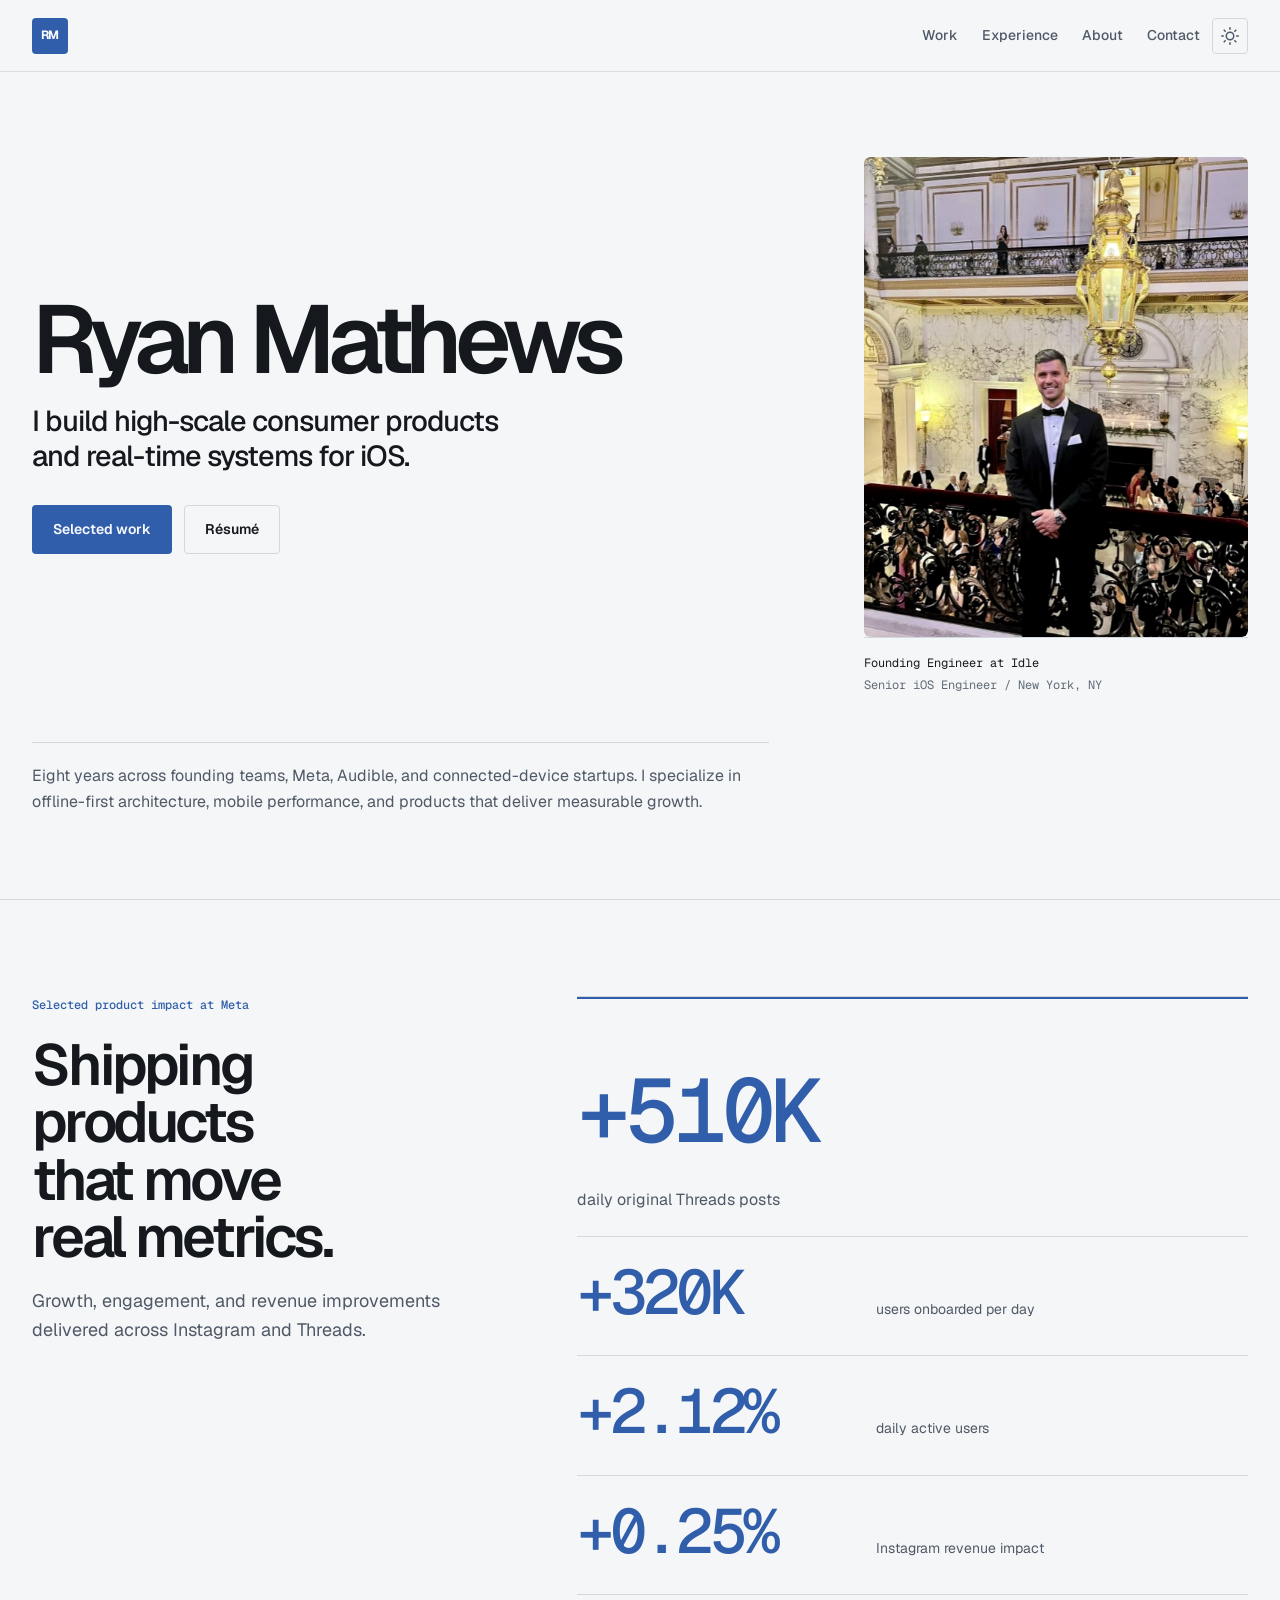
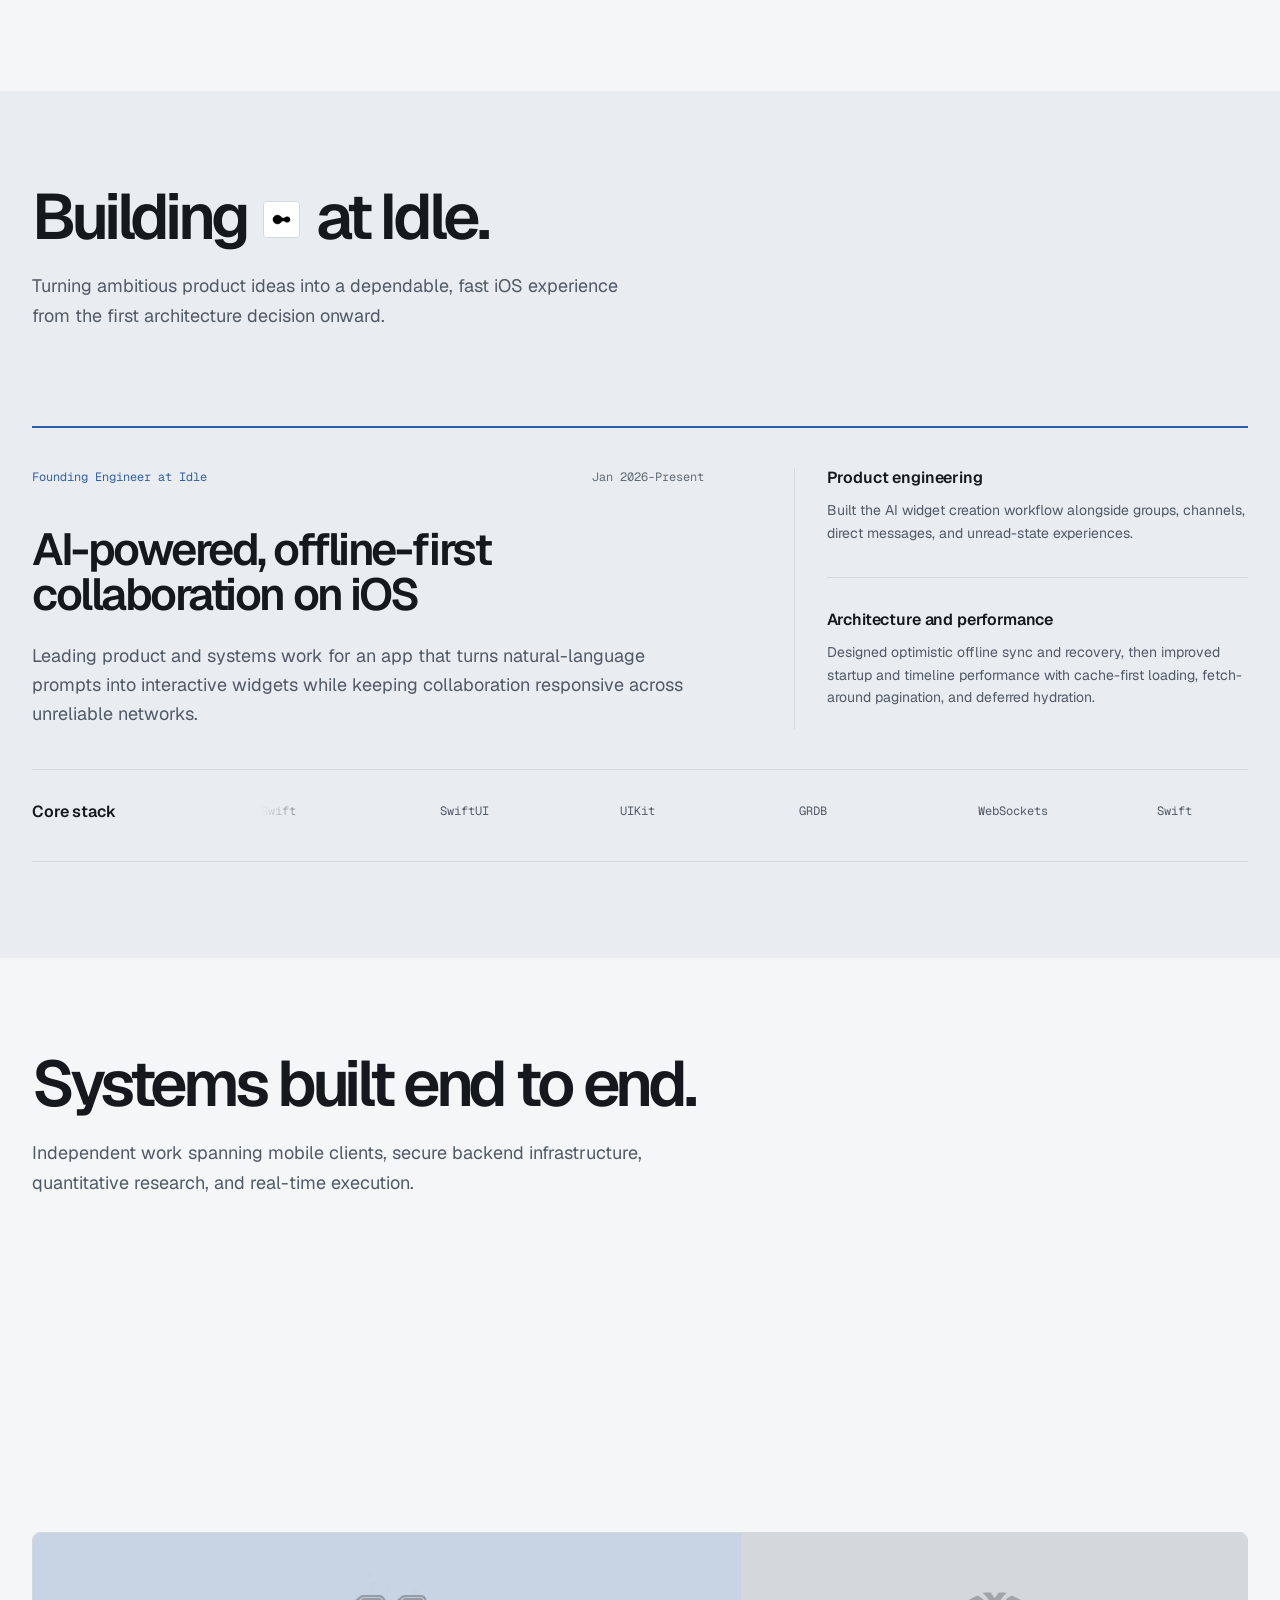
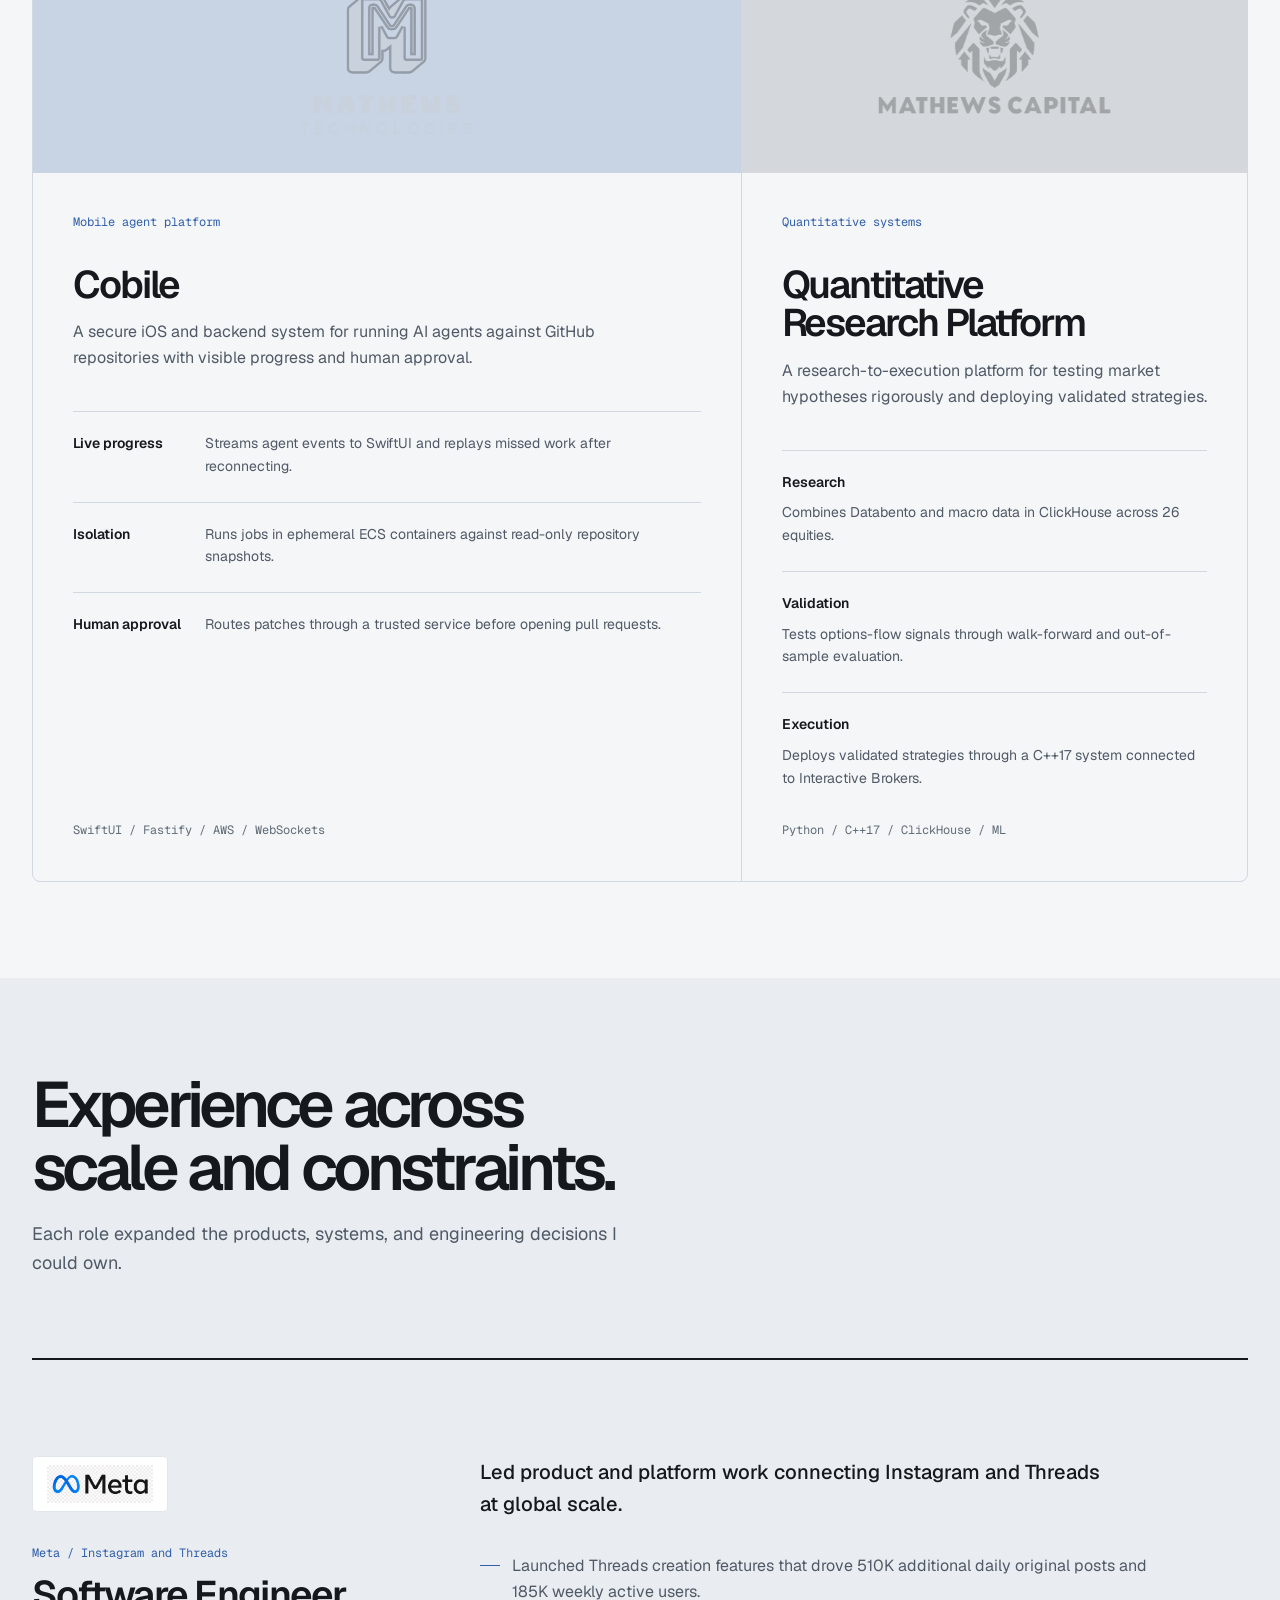
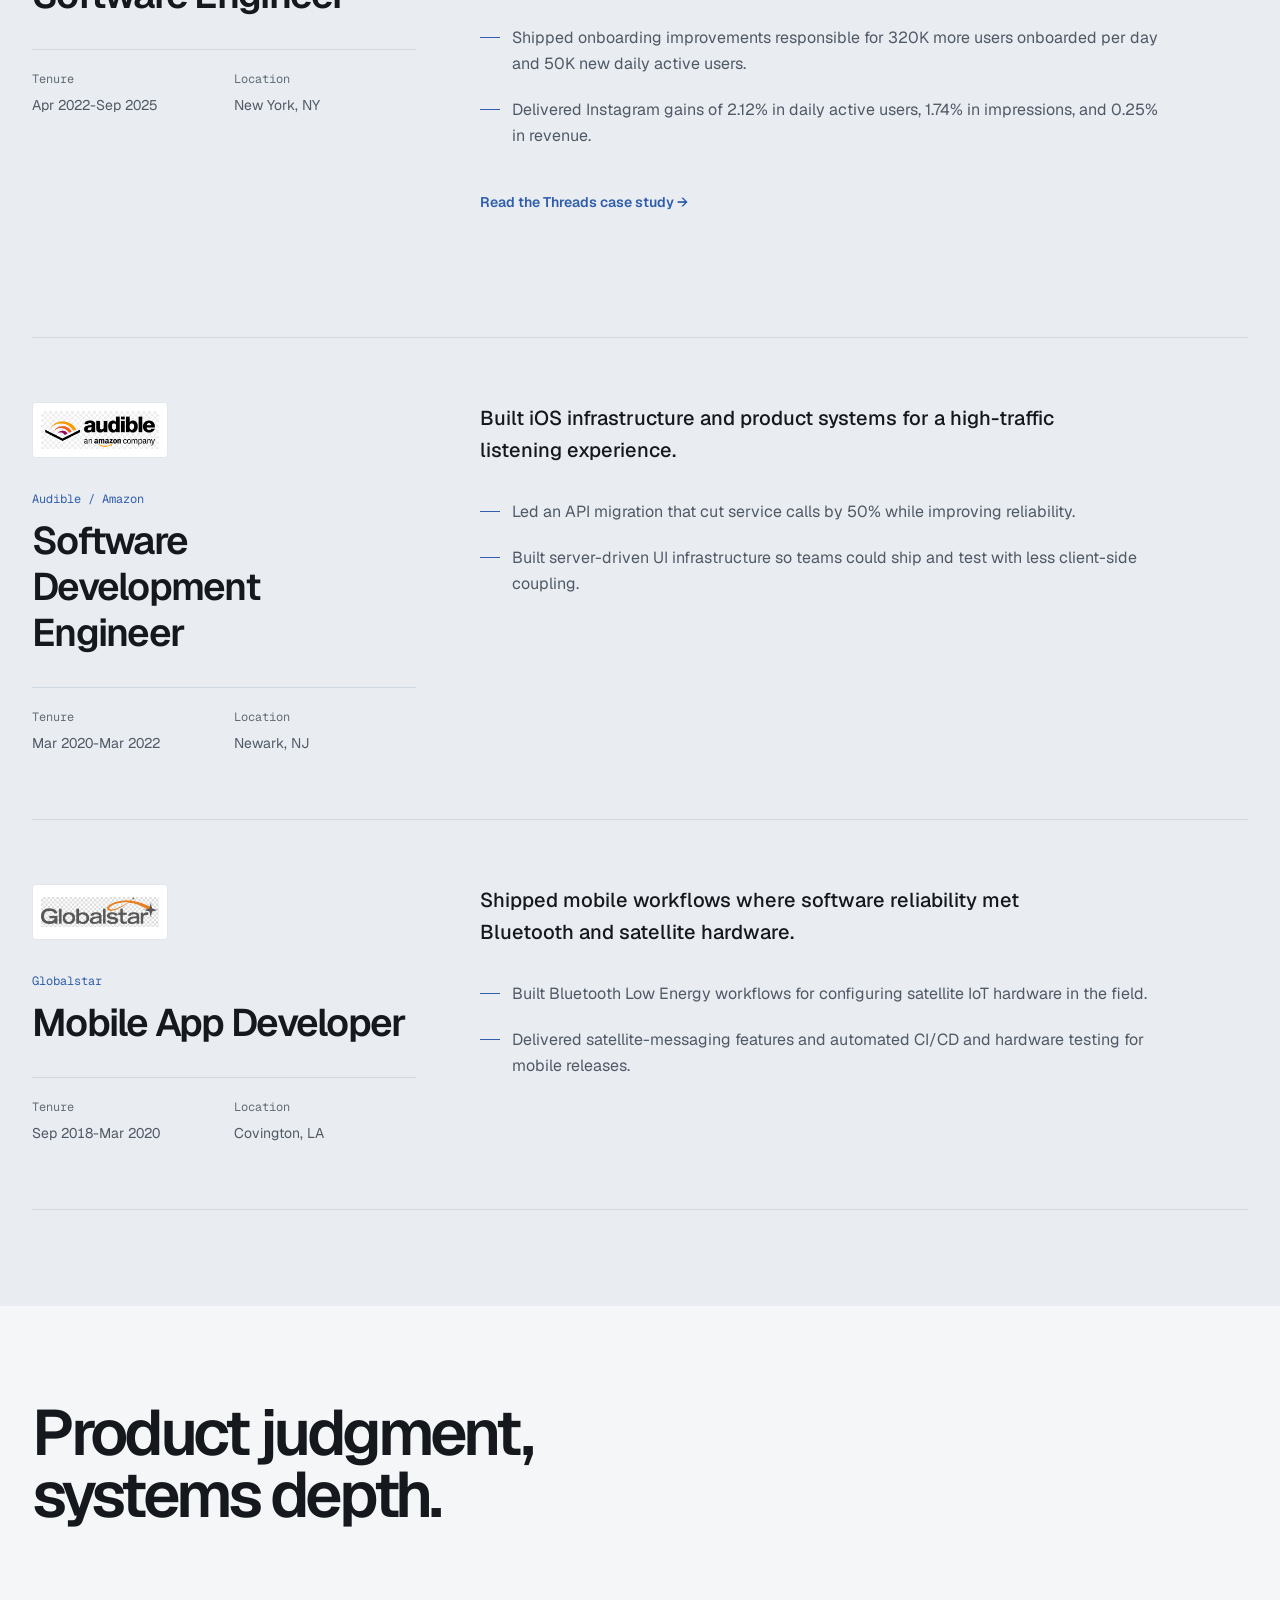
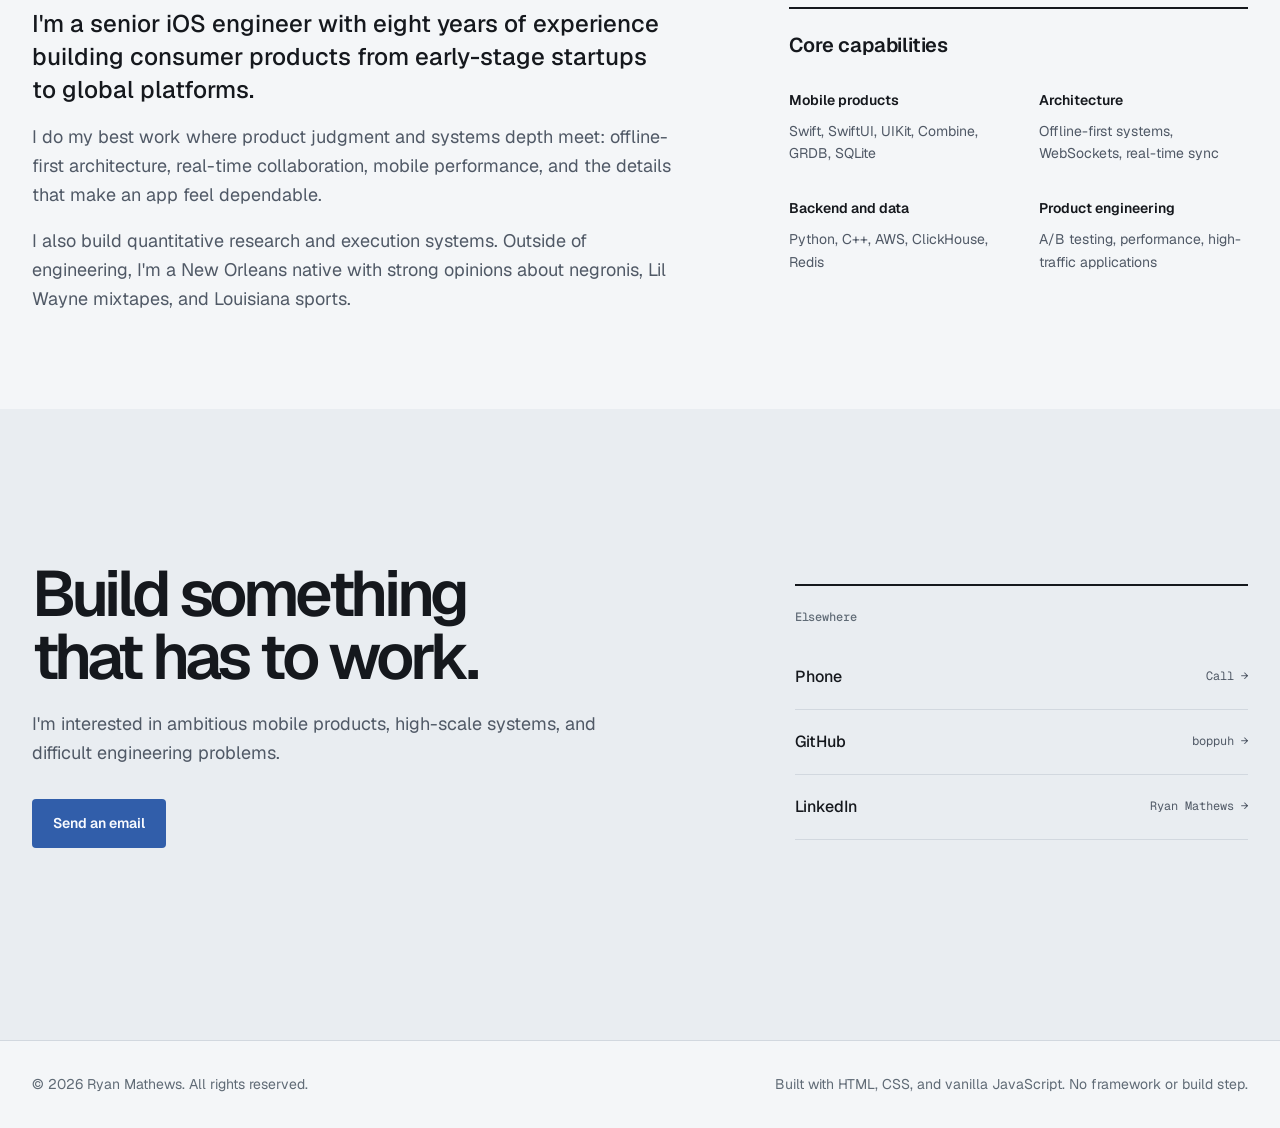
==== commit f4035ccf: "Close out phase 5 redesign" ====
--- a/index.html
+++ b/index.html
@@ -4,13 +4,13 @@
   <meta charset="UTF-8">
   <meta name="viewport" content="width=device-width, initial-scale=1.0">
 
-  <title>Ryan Mathews — Software Engineer</title>
+  <title>Ryan Mathews | Software Engineer</title>
   <meta name="description" content="Software engineer and founding engineer with 8 years of experience building high-scale consumer products, offline-first mobile apps, and real-time systems.">
 
   <link rel="canonical" href="https://ryanmathews.dev/">
 
   <meta property="og:type" content="website">
-  <meta property="og:title" content="Ryan Mathews — Software Engineer">
+  <meta property="og:title" content="Ryan Mathews | Software Engineer">
   <meta property="og:description" content="Senior iOS engineer building high-scale consumer products, offline-first mobile apps, and real-time systems.">
   <meta property="og:url" content="https://ryanmathews.dev/">
   <meta property="og:site_name" content="Ryan Mathews">
@@ -22,7 +22,7 @@
 
   <!-- Twitter Card Tags -->
   <meta name="twitter:card" content="summary_large_image">
-  <meta name="twitter:title" content="Ryan Mathews — Software Engineer">
+  <meta name="twitter:title" content="Ryan Mathews | Software Engineer">
   <meta name="twitter:description" content="Senior iOS engineer building high-scale consumer products, offline-first mobile apps, and real-time systems.">
   <meta name="twitter:image" content="https://ryanmathews.dev/assets/ryan_dev_og.jpg">
   <meta name="twitter:image:alt" content="Ryan Mathews - Senior iOS Engineer">
@@ -36,7 +36,7 @@
   <link rel="preload" as="image" href="./assets/me-640.avif" type="image/avif">
 
   <!-- Stylesheet -->
-  <link rel="stylesheet" href="./styles.css?v=4.0.0">
+  <link rel="stylesheet" href="./styles.css?v=5.0.0">
 
   <script type="application/ld+json">
   {
@@ -177,7 +177,7 @@
           <div class="current-work-lead">
             <div class="work-role">
               <p>Founding Engineer at Idle</p>
-              <p>Jan 2026—Present</p>
+              <p>Jan 2026-Present</p>
             </div>
             <h3>AI-powered, offline-first collaboration on iOS</h3>
             <p class="current-work-summary">Leading product and systems work for an app that turns natural-language prompts into interactive widgets while keeping collaboration responsive across unreliable networks.</p>
@@ -288,161 +288,156 @@
     </section>
 
     <!-- Experience Section -->
-    <section id="experience" class="section section-alt" aria-labelledby="experience-heading">
-      <div class="container">
-        <div class="section-header">
-          <p class="section-kicker">Experience</p>
-          <h2 id="experience-heading">From connected devices to global consumer products.</h2>
-          <p class="section-intro">A track record of owning complex mobile work and tying engineering decisions to product outcomes.</p>
-        </div>
-        <div class="experience-grid">
-          <article class="card experience-card">
-            <div class="experience-header">
-              <img src="./assets/meta_logo.avif" alt="Meta" class="company-logo" width="1400" height="500" loading="lazy" decoding="async">
-              <div class="experience-title">
+    <section id="experience" class="section section-alt experience-section" aria-labelledby="experience-heading">
+      <div class="container">
+        <header class="experience-heading">
+          <h2 id="experience-heading">Experience across scale and constraints.</h2>
+          <p>Each role expanded the products, systems, and engineering decisions I could own.</p>
+        </header>
+
+        <div class="career-ledger">
+          <article class="career-entry career-entry-featured">
+            <header class="career-entry-header">
+              <img src="./assets/meta_logo.avif" alt="Meta" class="career-logo" width="1400" height="500" loading="lazy" decoding="async">
+              <div>
+                <p class="career-company">Meta / Instagram and Threads</p>
                 <h3>Software Engineer</h3>
-                <p class="company">Meta · Instagram / Threads</p>
-              </div>
-              <div class="experience-meta">
-                <p class="dates">Apr 2022—Sep 2025</p>
-                <p class="location">New York, NY</p>
-              </div>
-            </div>
-            <ul class="card-details">
-              <li>Launched Threads creation features that drove 510K additional daily original posts and 185K weekly active users.</li>
-              <li>Shipped onboarding improvements responsible for 320K more users onboarded per day and 50K new daily active users.</li>
-              <li>Delivered Instagram gains of 2.12% in daily active users, 1.74% in impressions, and 0.25% in revenue.</li>
-            </ul>
-            <div class="card-links">
-              <a href="./writeups/project-1.html">Read the Threads case study →</a>
+              </div>
+              <dl class="career-meta">
+                <div>
+                  <dt>Tenure</dt>
+                  <dd>Apr 2022-Sep 2025</dd>
+                </div>
+                <div>
+                  <dt>Location</dt>
+                  <dd>New York, NY</dd>
+                </div>
+              </dl>
+            </header>
+            <div class="career-entry-body">
+              <p class="career-summary">Led product and platform work connecting Instagram and Threads at global scale.</p>
+              <ul class="career-outcomes">
+                <li>Launched Threads creation features that drove 510K additional daily original posts and 185K weekly active users.</li>
+                <li>Shipped onboarding improvements responsible for 320K more users onboarded per day and 50K new daily active users.</li>
+                <li>Delivered Instagram gains of 2.12% in daily active users, 1.74% in impressions, and 0.25% in revenue.</li>
+              </ul>
+              <a class="career-link" href="./writeups/project-1.html">Read the Threads case study →</a>
             </div>
           </article>
 
-          <article class="card experience-card">
-            <div class="experience-header">
-              <img src="./assets/audible_logo.png" alt="Audible" class="company-logo" width="860" height="274" loading="lazy" decoding="async">
-              <div class="experience-title">
+          <article class="career-entry">
+            <header class="career-entry-header">
+              <img src="./assets/audible_logo.png" alt="Audible" class="career-logo" width="860" height="274" loading="lazy" decoding="async">
+              <div>
+                <p class="career-company">Audible / Amazon</p>
                 <h3>Software Development Engineer</h3>
-                <p class="company">Audible · Amazon</p>
-              </div>
-              <div class="experience-meta">
-                <p class="dates">Mar 2020—Mar 2022</p>
-                <p class="location">Newark, NJ</p>
-              </div>
-            </div>
-            <ul class="card-details">
-              <li>Led an API migration that cut service calls by 50% while improving reliability for a high-traffic iOS experience.</li>
-              <li>Built server-driven UI infrastructure so product teams could ship and test experiences with less client-side coupling.</li>
-            </ul>
+              </div>
+              <dl class="career-meta">
+                <div>
+                  <dt>Tenure</dt>
+                  <dd>Mar 2020-Mar 2022</dd>
+                </div>
+                <div>
+                  <dt>Location</dt>
+                  <dd>Newark, NJ</dd>
+                </div>
+              </dl>
+            </header>
+            <div class="career-entry-body">
+              <p class="career-summary">Built iOS infrastructure and product systems for a high-traffic listening experience.</p>
+              <ul class="career-outcomes">
+                <li>Led an API migration that cut service calls by 50% while improving reliability.</li>
+                <li>Built server-driven UI infrastructure so teams could ship and test with less client-side coupling.</li>
+              </ul>
+            </div>
           </article>
 
-          <article class="card experience-card">
-            <div class="experience-header">
-              <img src="./assets/globalstar_logo.jpg" alt="Globalstar" class="company-logo" width="800" height="205" loading="lazy" decoding="async">
-              <div class="experience-title">
+          <article class="career-entry">
+            <header class="career-entry-header">
+              <img src="./assets/globalstar_logo.jpg" alt="Globalstar" class="career-logo" width="800" height="205" loading="lazy" decoding="async">
+              <div>
+                <p class="career-company">Globalstar</p>
                 <h3>Mobile App Developer</h3>
-                <p class="company">Globalstar</p>
-              </div>
-              <div class="experience-meta">
-                <p class="dates">Sep 2018—Mar 2020</p>
-                <p class="location">Covington, LA</p>
-              </div>
-            </div>
-            <ul class="card-details">
-              <li>Built Bluetooth Low Energy workflows for configuring satellite IoT hardware in the field.</li>
-              <li>Delivered satellite-messaging features and automated CI/CD and hardware testing for mobile releases.</li>
-            </ul>
+              </div>
+              <dl class="career-meta">
+                <div>
+                  <dt>Tenure</dt>
+                  <dd>Sep 2018-Mar 2020</dd>
+                </div>
+                <div>
+                  <dt>Location</dt>
+                  <dd>Covington, LA</dd>
+                </div>
+              </dl>
+            </header>
+            <div class="career-entry-body">
+              <p class="career-summary">Shipped mobile workflows where software reliability met Bluetooth and satellite hardware.</p>
+              <ul class="career-outcomes">
+                <li>Built Bluetooth Low Energy workflows for configuring satellite IoT hardware in the field.</li>
+                <li>Delivered satellite-messaging features and automated CI/CD and hardware testing for mobile releases.</li>
+              </ul>
+            </div>
           </article>
         </div>
       </div>
     </section>
 
-    <!-- About and Core Stack Section -->
-    <section id="about" class="section" aria-labelledby="about-heading">
-      <div class="container">
-        <div class="section-header">
-          <p class="section-kicker">About</p>
-          <h2 id="about-heading">Close to the product. Close to the system.</h2>
-        </div>
-        <div class="about-layout">
-          <div class="about-content">
+    <!-- About and Capabilities Section -->
+    <section id="about" class="section about-section" aria-labelledby="about-heading">
+      <div class="container">
+        <header class="about-heading">
+          <h2 id="about-heading">Product judgment, systems depth.</h2>
+        </header>
+        <div class="about-editorial">
+          <div class="about-copy">
             <p>I'm a senior iOS engineer with eight years of experience building consumer products from early-stage startups to global platforms.</p>
             <p>I do my best work where product judgment and systems depth meet: offline-first architecture, real-time collaboration, mobile performance, and the details that make an app feel dependable.</p>
             <p>I also build quantitative research and execution systems. Outside of engineering, I'm a New Orleans native with strong opinions about negronis, Lil Wayne mixtapes, and Louisiana sports.</p>
           </div>
-          <div class="core-stack">
-            <h3>Core stack</h3>
-            <div class="skills-grid skills-grid-compact">
-              <div class="skill-group">
-                <h4>Mobile</h4>
-                <ul class="skill-list"><li>Swift · SwiftUI · UIKit</li><li>Combine · GRDB / SQLite</li></ul>
-              </div>
-              <div class="skill-group">
-                <h4>Architecture</h4>
-                <ul class="skill-list"><li>Offline-first systems</li><li>WebSockets · Real-time sync</li></ul>
-              </div>
-              <div class="skill-group">
-                <h4>Backend &amp; Data</h4>
-                <ul class="skill-list"><li>Python · C++ · AWS</li><li>ClickHouse · Redis</li></ul>
-              </div>
-              <div class="skill-group">
-                <h4>Product</h4>
-                <ul class="skill-list"><li>A/B testing · Performance</li><li>High-traffic applications</li></ul>
-              </div>
-            </div>
-          </div>
+
+          <aside class="capability-ledger" aria-labelledby="capability-heading">
+            <h3 id="capability-heading">Core capabilities</h3>
+            <dl>
+              <div>
+                <dt>Mobile products</dt>
+                <dd>Swift, SwiftUI, UIKit, Combine, GRDB, SQLite</dd>
+              </div>
+              <div>
+                <dt>Architecture</dt>
+                <dd>Offline-first systems, WebSockets, real-time sync</dd>
+              </div>
+              <div>
+                <dt>Backend and data</dt>
+                <dd>Python, C++, AWS, ClickHouse, Redis</dd>
+              </div>
+              <div>
+                <dt>Product engineering</dt>
+                <dd>A/B testing, performance, high-traffic applications</dd>
+              </div>
+            </dl>
+          </aside>
         </div>
       </div>
     </section>
 
     <!-- Contact Section -->
-    <section id="contact" class="section section-alt" aria-labelledby="contact-heading">
-      <div class="container">
-        <div class="section-header">
-          <p class="section-kicker">Contact</p>
-          <h2 id="contact-heading">Let's connect.</h2>
-          <p class="section-intro">I'm always interested in thoughtful conversations about ambitious mobile products and hard engineering problems.</p>
-        </div>
-        <div class="contact-content">
-          <div class="contact-reasons">
-            <h3>Good reasons to reach out</h3>
+    <section id="contact" class="section section-alt contact-section" aria-labelledby="contact-heading">
+      <div class="container">
+        <div class="contact-editorial">
+          <div class="contact-copy">
+            <h2 id="contact-heading">Build something that has to work.</h2>
+            <p>I'm interested in ambitious mobile products, high-scale systems, and difficult engineering problems.</p>
+            <a href="mailto:ryan@ryanmathews.dev" class="btn btn-primary">Send an email</a>
+          </div>
+
+          <nav class="contact-directory" aria-label="Other ways to connect">
+            <h3>Elsewhere</h3>
             <ul>
-              <li>AI-powered mobile products</li>
-              <li>iOS architecture and performance</li>
-              <li>Offline-first and real-time systems</li>
-              <li>High-scale product engineering</li>
+              <li><a href="tel:+15047236957"><span>Phone</span><span>Call →</span></a></li>
+              <li><a href="https://github.com/boppuh" target="_blank" rel="noopener noreferrer"><span>GitHub</span><span>boppuh →</span></a></li>
+              <li><a href="https://linkedin.com/in/ryan-mathews-7045b191" target="_blank" rel="noopener noreferrer"><span>LinkedIn</span><span>Ryan Mathews →</span></a></li>
             </ul>
-          </div>
-
-          <div class="contact-links">
-            <a href="mailto:ryan@ryanmathews.dev" class="btn btn-primary">
-              <svg aria-hidden="true" xmlns="http://www.w3.org/2000/svg" width="18" height="18" viewBox="0 0 24 24" fill="none" stroke="currentColor" stroke-width="2" stroke-linecap="round" stroke-linejoin="round">
-                <path d="M4 4h16c1.1 0 2 .9 2 2v12c0 1.1-.9 2-2 2H4c-1.1 0-2-.9-2-2V6c0-1.1.9-2 2-2z"></path>
-                <polyline points="22,6 12,13 2,6"></polyline>
-              </svg>
-              Email
-            </a>
-            <a href="tel:+15047236957" class="btn btn-secondary">
-              <svg aria-hidden="true" xmlns="http://www.w3.org/2000/svg" width="18" height="18" viewBox="0 0 24 24" fill="none" stroke="currentColor" stroke-width="2" stroke-linecap="round" stroke-linejoin="round">
-                <path d="M22 16.92v3a2 2 0 0 1-2.18 2 19.79 19.79 0 0 1-8.63-3.07 19.5 19.5 0 0 1-6-6 19.79 19.79 0 0 1-3.07-8.67A2 2 0 0 1 4.11 2h3a2 2 0 0 1 2 1.72 12.84 12.84 0 0 0 .7 2.81 2 2 0 0 1-.45 2.11L8.09 9.91a16 16 0 0 0 6 6l1.27-1.27a2 2 0 0 1 2.11-.45 12.84 12.84 0 0 0 2.81.7A2 2 0 0 1 22 16.92z"></path>
-              </svg>
-              Phone
-            </a>
-            <a href="https://github.com/boppuh" class="btn btn-secondary" target="_blank" rel="noopener noreferrer">
-              <svg aria-hidden="true" xmlns="http://www.w3.org/2000/svg" width="18" height="18" viewBox="0 0 24 24" fill="none" stroke="currentColor" stroke-width="2" stroke-linecap="round" stroke-linejoin="round">
-                <path d="M9 19c-5 1.5-5-2.5-7-3m14 6v-3.87a3.37 3.37 0 0 0-.94-2.61c3.14-.35 6.44-1.54 6.44-7A5.44 5.44 0 0 0 20 4.77 5.07 5.07 0 0 0 19.91 1S18.73.65 16 2.48a13.38 13.38 0 0 0-7 0C6.27.65 5.09 1 5.09 1A5.07 5.07 0 0 0 5 4.77a5.44 5.44 0 0 0-1.5 3.78c0 5.42 3.3 6.61 6.44 7A3.37 3.37 0 0 0 9 18.13V22"></path>
-              </svg>
-              GitHub
-            </a>
-            <a href="https://linkedin.com/in/ryan-mathews-7045b191" class="btn btn-secondary" target="_blank" rel="noopener noreferrer">
-              <svg aria-hidden="true" xmlns="http://www.w3.org/2000/svg" width="18" height="18" viewBox="0 0 24 24" fill="none" stroke="currentColor" stroke-width="2" stroke-linecap="round" stroke-linejoin="round">
-                <path d="M16 8a6 6 0 0 1 6 6v7h-4v-7a2 2 0 0 0-2-2 2 2 0 0 0-2 2v7h-4v-7a6 6 0 0 1 6-6z"></path>
-                <rect x="2" y="9" width="4" height="12"></rect>
-                <circle cx="4" cy="4" r="2"></circle>
-              </svg>
-              LinkedIn
-            </a>
-          </div>
+          </nav>
         </div>
       </div>
     </section>
@@ -452,13 +447,13 @@
   <footer class="site-footer">
     <div class="container">
       <p>© <span id="current-year">2024</span> Ryan Mathews. All rights reserved.</p>
-      <p class="footer-note">Built with HTML, CSS, and a little vanilla JS. No frameworks, no build step.</p>
+      <p class="footer-note">Built with HTML, CSS, and vanilla JavaScript. No framework or build step.</p>
     </div>
   </footer>
 
   <!-- Motion runtime and site behavior -->
   <script src="./assets/vendor/gsap/gsap.min.js?v=3.15.0"></script>
   <script src="./assets/vendor/gsap/ScrollTrigger.min.js?v=3.15.0"></script>
-  <script src="./script.js?v=4.0.0"></script>
+  <script src="./script.js?v=5.0.0"></script>
 </body>
 </html>
--- a/styles.css
+++ b/styles.css
@@ -46,8 +46,6 @@
   --color-card-bg: var(--color-bg-elevated);
   --color-card-shadow: light-dark(rgb(31 42 55 / 5%), rgb(0 0 0 / 18%));
   --color-card-shadow-hover: light-dark(rgb(31 42 55 / 9%), rgb(0 0 0 / 28%));
-  --color-tag-bg: var(--color-primary-light);
-  --color-tag-text: var(--color-text-muted);
   --color-status: light-dark(#287a4a, #74cd96);
   --color-focus-ring: var(--color-primary);
   --color-backdrop: light-dark(rgb(244 246 248 / 94%), rgb(11 14 18 / 94%));
@@ -312,15 +310,6 @@
 .section-header {
   max-width: 44rem;
   margin-bottom: var(--space-8);
-}
-
-.section-kicker {
-  margin-bottom: var(--space-3);
-  color: var(--color-text-light);
-  font-family: var(--font-family-mono);
-  font-size: var(--text-xs);
-  font-weight: var(--font-medium);
-  letter-spacing: 0;
 }
 
 .section-header h2 {
@@ -643,19 +632,6 @@
   font-size: var(--text-base);
 }
 
-/* --------------------------------------------------------------------------
-   Cards
-   -------------------------------------------------------------------------- */
-
-.card {
-  background-color: var(--color-card-bg);
-  border: 1px solid var(--color-border);
-  border-radius: var(--border-radius-lg);
-  padding: var(--space-6);
-  box-shadow: var(--shadow-sm);
-  transition: border-color var(--transition-normal), box-shadow var(--transition-normal), transform var(--transition-normal);
-}
-
 .impact-grid {
   display: grid;
   border-top: 1px solid var(--color-border);
@@ -1142,15 +1118,6 @@
   }
 }
 
-.card-header {
-  margin-bottom: var(--space-4);
-}
-
-.card-header h3 {
-  font-size: var(--text-xl);
-  margin-bottom: var(--space-2);
-}
-
 .card-summary {
   font-size: var(--text-sm);
   color: var(--color-text-muted);
@@ -1158,553 +1125,292 @@
   margin-bottom: 0;
 }
 
-.card-tags {
-  display: flex;
-  flex-wrap: wrap;
-  gap: var(--space-2);
-  margin-bottom: var(--space-4);
-}
-
-.tag {
-  display: inline-block;
-  padding: var(--space-1) var(--space-2);
+/* --------------------------------------------------------------------------
+   Phase 5 Editorial Closeout
+   -------------------------------------------------------------------------- */
+
+.experience-heading,
+.about-heading {
+  max-width: 56rem;
+  margin-bottom: clamp(var(--space-12), 8vw, var(--space-20));
+}
+
+.experience-heading h2,
+.about-heading h2,
+.contact-copy h2 {
+  max-width: 17ch;
+  margin-bottom: var(--space-5);
+  font-size: clamp(2.5rem, 5vw, 5rem);
+  line-height: 0.98;
+  letter-spacing: -0.06em;
+  text-wrap: balance;
+}
+
+.experience-heading p {
+  max-width: 52ch;
+  color: var(--color-text-muted);
+  font-size: var(--text-lg);
+  text-wrap: pretty;
+}
+
+.career-ledger {
+  border-top: 2px solid var(--color-text);
+}
+
+.career-entry {
+  display: grid;
+  gap: clamp(var(--space-8), 6vw, var(--space-16));
+  padding: clamp(var(--space-10), 7vw, var(--space-16)) 0;
+  border-bottom: 1px solid var(--color-border);
+}
+
+.career-entry-header {
+  display: grid;
+  align-content: start;
+  justify-items: start;
+}
+
+.career-logo {
+  width: 8.5rem;
+  height: 3.5rem;
+  margin-bottom: var(--space-8);
+  padding: var(--space-2);
+  object-fit: contain;
+  background-color: #ffffff;
+  border: 1px solid #e2e7ec;
+  border-radius: var(--border-radius-sm);
+}
+
+.career-company {
+  margin-bottom: var(--space-2);
+  color: var(--color-primary);
+  font-family: var(--font-family-mono);
+  font-size: var(--text-xs);
+}
+
+.career-entry h3 {
+  max-width: 18ch;
+  margin-bottom: var(--space-8);
+  font-size: clamp(1.75rem, 3vw, 3rem);
+  line-height: var(--leading-tight);
+  letter-spacing: -0.045em;
+  text-wrap: balance;
+}
+
+.career-meta {
+  width: 100%;
+  display: grid;
+  grid-template-columns: repeat(2, minmax(0, 1fr));
+  gap: var(--space-5);
+  padding-top: var(--space-5);
+  border-top: 1px solid var(--color-border);
+}
+
+.career-meta dt {
+  margin-bottom: var(--space-1);
+  color: var(--color-text-light);
+  font-family: var(--font-family-mono);
+  font-size: var(--text-xs);
+}
+
+.career-meta dd {
+  color: var(--color-text-muted);
+  font-size: var(--text-sm);
+  font-variant-numeric: tabular-nums;
+}
+
+.career-entry-body {
+  align-self: start;
+}
+
+.career-summary {
+  max-width: 48ch;
+  margin-bottom: var(--space-8);
+  color: var(--color-text);
+  font-size: clamp(var(--text-lg), 1.8vw, var(--text-xl));
+  font-weight: var(--font-medium);
+  line-height: var(--leading-relaxed);
+  text-wrap: pretty;
+}
+
+.career-outcomes {
+  display: grid;
+  gap: var(--space-5);
+  max-width: 62rem;
+  margin-bottom: var(--space-8);
+  list-style: none;
+}
+
+.career-outcomes li {
+  position: relative;
+  max-width: 62ch;
+  padding-left: var(--space-8);
+  color: var(--color-text-muted);
+  line-height: var(--leading-relaxed);
+}
+
+.career-outcomes li::before {
+  content: "";
+  position: absolute;
+  top: 0.78em;
+  left: 0;
+  width: var(--space-5);
+  height: 1px;
+  background-color: var(--color-primary);
+}
+
+.career-link {
+  display: inline-flex;
+  align-items: center;
+  min-height: 2.75rem;
+  font-size: var(--text-sm);
+  font-weight: var(--font-semibold);
+}
+
+.about-editorial {
+  display: grid;
+  gap: clamp(var(--space-12), 9vw, 8rem);
+}
+
+.about-copy {
+  max-width: 45rem;
+}
+
+.about-copy p {
+  color: var(--color-text-muted);
+  font-size: var(--text-lg);
+  line-height: var(--leading-relaxed);
+  text-wrap: pretty;
+}
+
+.about-copy p:first-child {
+  color: var(--color-text);
+  font-size: clamp(var(--text-xl), 2vw, var(--text-2xl));
+  font-weight: var(--font-medium);
+  line-height: var(--leading-snug);
+}
+
+.capability-ledger {
+  align-self: start;
+  padding-top: var(--space-6);
+  border-top: 2px solid var(--color-text);
+}
+
+.capability-ledger h3 {
+  margin-bottom: var(--space-8);
+  font-size: var(--text-xl);
+}
+
+.capability-ledger dl {
+  display: grid;
+  gap: var(--space-8) var(--space-10);
+}
+
+.capability-ledger dt {
+  margin-bottom: var(--space-2);
+  color: var(--color-text);
+  font-size: var(--text-sm);
+  font-weight: var(--font-semibold);
+}
+
+.capability-ledger dd {
+  max-width: 30ch;
+  color: var(--color-text-muted);
+  font-size: var(--text-sm);
+  line-height: var(--leading-relaxed);
+}
+
+.contact-section {
+  padding-top: clamp(var(--space-20), 12vw, 10rem);
+  padding-bottom: clamp(var(--space-24), 15vw, 12rem);
+}
+
+.contact-editorial {
+  display: grid;
+  gap: clamp(var(--space-12), 10vw, 9rem);
+}
+
+.contact-copy p {
+  max-width: 48ch;
+  margin-bottom: var(--space-8);
+  color: var(--color-text-muted);
+  font-size: var(--text-lg);
+  text-wrap: pretty;
+}
+
+.contact-copy .btn {
+  white-space: nowrap;
+}
+
+.contact-directory {
+  align-self: end;
+  padding-top: var(--space-6);
+  border-top: 2px solid var(--color-text);
+}
+
+.contact-directory h3 {
+  margin-bottom: var(--space-5);
+  color: var(--color-text-light);
+  font-family: var(--font-family-mono);
   font-size: var(--text-xs);
   font-weight: var(--font-medium);
-  color: var(--color-tag-text);
-  background-color: var(--color-tag-bg);
-  border-radius: var(--border-radius-sm);
-}
-
-.card-bullets {
+}
+
+.contact-directory ul {
   list-style: none;
-  margin-bottom: var(--space-4);
-}
-
-.card-bullets li {
-  position: relative;
-  padding-left: var(--space-5);
-  margin-bottom: var(--space-2);
-  font-size: var(--text-sm);
-  color: var(--color-text-muted);
-  line-height: var(--leading-relaxed);
-}
-
-.card-bullets li::before {
-  content: "";
-  position: absolute;
-  left: var(--space-1);
-  top: 0.6em;
-  width: 5px;
-  height: 5px;
-  background-color: var(--color-primary);
-  border-radius: var(--border-radius-full);
-}
-
-.card-bullets li:last-child {
-  margin-bottom: 0;
-}
-
-.card-links {
+}
+
+.contact-directory li {
+  border-bottom: 1px solid var(--color-border);
+}
+
+.contact-directory a {
+  min-height: 4rem;
   display: flex;
-  gap: var(--space-4);
-  padding-top: var(--space-4);
-  border-top: 1px solid var(--color-border);
-}
-
-.card-links a {
-  font-size: var(--text-sm);
+  align-items: center;
+  justify-content: space-between;
+  gap: var(--space-6);
+  color: var(--color-text);
   font-weight: var(--font-medium);
-  transition: color var(--transition-fast);
-}
-
-.card-links a:hover {
-  color: var(--color-primary-hover);
-}
-
-/* --------------------------------------------------------------------------
-   Experience Section
-   -------------------------------------------------------------------------- */
-
-.experience-list {
-  display: flex;
-  flex-direction: column;
-  gap: var(--space-6);
-  position: relative;
-  padding-left: 0;
-}
-
-@media (min-width: 768px) {
-  .experience-list {
-    padding-left: var(--space-8);
-  }
-
-  /* Timeline line */
-  .experience-list::before {
-    content: "";
-    position: absolute;
-    left: var(--space-3);
-    top: var(--space-2);
-    bottom: var(--space-2);
-    width: 2px;
-    background: linear-gradient(to bottom, var(--color-primary), var(--color-border));
-    border-radius: var(--border-radius-full);
-  }
-}
-
-/* 2-column current work grid */
-.current-work-grid {
-  display: grid;
-  gap: var(--space-6);
-}
-
-.current-work-grid-single {
-  max-width: 42rem;
-  margin: 0 auto;
-}
-
-@media (min-width: 768px) {
-  .current-work-grid {
-    grid-template-columns: repeat(2, 1fr);
-    gap: var(--space-8);
-  }
-
-  .current-work-grid-single {
-    grid-template-columns: 1fr;
-  }
-}
-
-.current-work-grid .experience-card {
-  max-width: none;
-  height: 100%;
-  display: flex;
-  flex-direction: column;
-}
-
-.current-work-grid .experience-header {
-  flex-direction: column;
-  align-items: center;
-  text-align: center;
-  gap: var(--space-3);
-}
-
-.current-work-grid .experience-meta {
-  text-align: center;
-  margin-left: 0;
-}
-
-.current-work-grid .experience-summary {
-  margin-top: auto;
-  text-align: center;
-}
-
-/* Companies grid */
-.companies-grid {
-  display: grid;
-  gap: var(--space-6);
-}
-
-@media (min-width: 768px) {
-  .companies-grid {
-    grid-template-columns: repeat(2, 1fr);
-    gap: var(--space-8);
-  }
-}
-
-.company-card {
-  display: flex;
-  flex-direction: column;
-  align-items: center;
-  text-align: center;
-  padding: var(--space-8);
-}
-
-.company-card-logo {
-  width: 6rem;
-  height: 6rem;
-  object-fit: contain;
-  margin-bottom: var(--space-4);
+}
+
+.contact-directory a span:last-child {
+  color: var(--color-text-muted);
+  font-family: var(--font-family-mono);
+  font-size: var(--text-xs);
+  font-weight: var(--font-normal);
+  transition: color var(--transition-fast), transform var(--transition-fast);
+}
+
+.contact-directory a:hover span:last-child {
+  color: var(--color-primary);
+  transform: translateX(3px);
 }
 
 @media (min-width: 640px) {
-  .company-card-logo {
-    width: 8rem;
-    height: 8rem;
-  }
-}
-
-.company-card-content h3 {
-  margin-bottom: var(--space-2);
-}
-
-.company-card-description {
-  color: var(--color-text-muted);
-  font-size: var(--text-sm);
-  line-height: var(--leading-relaxed);
-}
-
-/* 3-column experience grid */
-.experience-grid {
-  display: grid;
-  gap: var(--space-6);
-}
-
-@media (min-width: 768px) {
-  .experience-grid {
-    grid-template-columns: repeat(2, 1fr);
-  }
-}
-
-@media (min-width: 1024px) {
-  .experience-grid {
-    grid-template-columns: repeat(3, 1fr);
-    gap: var(--space-8);
-  }
-}
-
-.experience-grid .experience-card {
-  max-width: none;
-  height: 100%;
-  display: flex;
-  flex-direction: column;
-}
-
-.experience-grid .experience-header {
-  flex-direction: column;
-  align-items: center;
-  text-align: center;
-  gap: var(--space-3);
-}
-
-.experience-grid .experience-meta {
-  text-align: center;
-  margin-left: 0;
-}
-
-.experience-grid .experience-summary {
-  margin-top: auto;
-}
-
-.experience-grid .card-details {
-  margin: 0 0 var(--space-5);
-  padding-left: var(--space-5);
-  color: var(--color-text-muted);
-  font-size: var(--text-sm);
-  line-height: var(--leading-relaxed);
-}
-
-.experience-grid .card-details li {
-  margin-bottom: var(--space-2);
-}
-
-.experience-grid .card-details li:last-child {
-  margin-bottom: 0;
-}
-
-.experience-grid .card-links {
-  margin-top: auto;
-}
-
-.experience-card {
-  max-width: var(--max-width-prose);
-  position: relative;
-}
-
-@media (min-width: 768px) {
-  /* Timeline dot - only for list layout */
-  .experience-list .experience-card::before {
-    content: "";
-    position: absolute;
-    left: calc(-1 * var(--space-8) - 4px);
-    top: var(--space-6);
-    width: 10px;
-    height: 10px;
-    background-color: var(--color-card-bg);
-    border: 2px solid var(--color-primary);
-    border-radius: var(--border-radius-full);
-    z-index: 1;
-  }
-}
-
-.experience-header {
-  display: flex;
-  flex-wrap: wrap;
-  gap: var(--space-4);
-  align-items: flex-start;
-  margin-bottom: var(--space-4);
-}
-
-@media (min-width: 640px) {
-  .experience-header {
-    flex-wrap: nowrap;
-  }
-
-  .experience-meta {
-    margin-left: auto;
-    flex-shrink: 0;
-    text-align: right;
-  }
-}
-
-.company-logo {
-  width: 4rem;
-  height: 4rem;
-  object-fit: contain;
-  flex-shrink: 0;
-}
-
-@media (min-width: 640px) {
-  .company-logo {
-    width: 5rem;
-    height: 5rem;
-  }
-}
-
-.experience-title {
-  flex: 1;
-  min-width: 0;
-}
-
-.experience-title h3 {
-  font-size: var(--text-lg);
-  margin-bottom: var(--space-1);
-}
-
-.company {
-  font-size: var(--text-base);
-  color: var(--color-primary);
-  font-weight: var(--font-medium);
-  margin: 0;
-}
-
-.experience-meta {
-  font-size: var(--text-sm);
-  color: var(--color-text-light);
-  text-align: left;
-}
-
-.dates {
-  font-weight: var(--font-medium);
-  color: var(--color-text-muted);
-  margin-bottom: var(--space-1);
-}
-
-.location {
-  margin: 0;
-}
-
-.experience-summary {
-  font-size: var(--text-sm);
-  color: var(--color-text-muted);
-  line-height: var(--leading-relaxed);
-  margin: 0;
-}
-
-.experience-card .card-bullets {
-  margin-bottom: 0;
-}
-
-/* --------------------------------------------------------------------------
-   About & Core Stack
-   -------------------------------------------------------------------------- */
-
-.about-layout {
-  display: grid;
-  gap: var(--space-10);
-}
-
-.about-content {
-  max-width: var(--max-width-prose);
-}
-
-.about-content p {
-  color: var(--color-text-muted);
-  font-size: var(--text-lg);
-  line-height: var(--leading-relaxed);
-}
-
-.about-content p:last-child {
-  margin-bottom: 0;
-}
-
-.core-stack h3 {
-  font-size: var(--text-lg);
-  margin-bottom: var(--space-4);
-}
-
-@media (min-width: 1024px) {
-  .about-layout {
-    grid-template-columns: minmax(0, 1.1fr) minmax(0, 0.9fr);
-    gap: var(--space-16);
-    align-items: start;
-  }
-}
-
-/* --------------------------------------------------------------------------
-   Skills Section
-   -------------------------------------------------------------------------- */
-
-.skills-grid {
-  display: grid;
-  gap: var(--space-8) var(--space-6);
-  grid-template-columns: repeat(2, 1fr);
-}
-
-@media (min-width: 640px) {
-  .skills-grid {
-    grid-template-columns: repeat(3, 1fr);
-  }
-}
-
-@media (min-width: 1024px) {
-  .skills-grid {
-    grid-template-columns: repeat(4, 1fr);
-    gap: var(--space-10) var(--space-8);
-  }
-}
-
-.skill-group {
-  padding: var(--space-4);
-  background-color: var(--color-bg-alt);
-  border-radius: var(--border-radius-lg);
-  border: 1px solid var(--color-border-light);
-}
-
-.skill-group h3,
-.skill-group h4 {
-  font-size: var(--text-xs);
-  font-weight: var(--font-semibold);
-  color: var(--color-text-light);
-  text-transform: uppercase;
-  letter-spacing: 0.08em;
-  margin-bottom: var(--space-3);
-  padding-bottom: var(--space-2);
-  border-bottom: 1px solid var(--color-border);
-}
-
-.skills-grid.skills-grid-compact {
-  grid-template-columns: 1fr;
-  gap: var(--space-4);
-}
-
-@media (min-width: 640px) {
-  .skills-grid.skills-grid-compact {
+  .capability-ledger dl {
     grid-template-columns: repeat(2, minmax(0, 1fr));
   }
 }
 
-.skill-list {
-  list-style: none;
-}
-
-.skill-list li {
-  padding: var(--space-1) 0;
-  font-size: var(--text-sm);
-  color: var(--color-text-muted);
-}
-
-/* --------------------------------------------------------------------------
-   Writing Section
-   -------------------------------------------------------------------------- */
-
-.writing-list {
-  display: flex;
-  flex-direction: column;
-  gap: var(--space-8);
-  max-width: var(--max-width-prose);
-}
-
-.writing-item {
-  padding-bottom: var(--space-8);
-  border-bottom: 1px solid var(--color-border);
-}
-
-.writing-item:last-child {
-  padding-bottom: 0;
-  border-bottom: none;
-}
-
-.writing-item h3 {
-  font-size: var(--text-lg);
-  margin-bottom: var(--space-2);
-}
-
-.writing-item h3 a {
-  color: var(--color-text);
-  transition: color var(--transition-fast);
-}
-
-.writing-item h3 a:hover {
-  color: var(--color-primary);
-}
-
-.writing-meta {
-  font-size: var(--text-sm);
-  color: var(--color-text-light);
-  margin-bottom: var(--space-3);
-}
-
-.writing-item p:last-child {
-  color: var(--color-text-muted);
-  font-size: var(--text-sm);
-  line-height: var(--leading-relaxed);
-}
-
-/* --------------------------------------------------------------------------
-   Contact Section
-   -------------------------------------------------------------------------- */
-
-.contact-content {
-  max-width: 36rem;
-}
-
-.contact-links {
-  display: grid;
-  grid-template-columns: repeat(2, minmax(0, 1fr));
-  gap: var(--space-3);
-}
-
-.contact-intro {
-  font-size: var(--text-lg);
-  color: var(--color-text-muted);
-  line-height: var(--leading-relaxed);
-  margin-bottom: var(--space-8);
-}
-
-.contact-reasons {
-  margin-bottom: var(--space-8);
-  padding: var(--space-6);
-  background-color: var(--color-bg-elevated);
-  border-radius: var(--border-radius-lg);
-  border: 1px solid var(--color-border);
-}
-
-.contact-reasons h3 {
-  font-size: var(--text-base);
-  margin-bottom: var(--space-4);
-}
-
-.contact-reasons ul {
-  list-style: none;
-}
-
-.contact-reasons li {
-  position: relative;
-  padding-left: var(--space-6);
-  margin-bottom: var(--space-3);
-  color: var(--color-text-muted);
-  font-size: var(--text-sm);
-}
-
-.contact-reasons li:last-child {
-  margin-bottom: 0;
-}
-
-.contact-reasons li::before {
-  content: "\2192";
-  position: absolute;
-  left: 0;
-  color: var(--color-primary);
-  font-weight: var(--font-medium);
+@media (min-width: 900px) {
+  .career-entry {
+    grid-template-columns: minmax(17rem, 4fr) minmax(0, 8fr);
+  }
+
+  .career-entry-featured {
+    padding-top: clamp(var(--space-16), 8vw, var(--space-24));
+    padding-bottom: clamp(var(--space-16), 9vw, 7rem);
+  }
+
+  .about-editorial,
+  .contact-editorial {
+    grid-template-columns: minmax(0, 7fr) minmax(18rem, 5fr);
+  }
+
+  .contact-directory {
+    margin-bottom: var(--space-2);
+  }
 }
 
 /* --------------------------------------------------------------------------
@@ -1732,7 +1438,7 @@
 }
 
 /* --------------------------------------------------------------------------
-   Phase 3 Visual & Responsive Polish
+   Global Visual & Responsive Polish
    -------------------------------------------------------------------------- */
 
 body {
@@ -1764,15 +1470,6 @@
 .section-header {
   max-width: 48rem;
   margin-bottom: var(--space-10);
-}
-
-.section-kicker {
-  display: block;
-  letter-spacing: 0;
-}
-
-.section-kicker::before {
-  content: none;
 }
 
 .section-header h2 {
@@ -1908,11 +1605,6 @@
   box-shadow: none;
 }
 
-.card {
-  border-radius: var(--border-radius-xl);
-  box-shadow: var(--shadow-sm);
-}
-
 .impact-card {
   position: relative;
   overflow: visible;
@@ -1934,80 +1626,6 @@
   font-size: clamp(2rem, 1.5rem + 3vw, 4rem);
 }
 
-.experience-card .card-details li::marker {
-  color: var(--color-primary);
-}
-
-.experience-grid {
-  align-items: stretch;
-}
-
-.experience-grid .experience-card {
-  text-align: left;
-}
-
-.experience-grid .experience-header {
-  align-items: flex-start;
-  text-align: left;
-}
-
-.experience-grid .experience-meta {
-  text-align: left;
-}
-
-.company-logo {
-  width: 7rem;
-  height: 3.25rem;
-  padding: var(--space-2);
-  background-color: #ffffff;
-  border: 1px solid #e7ebf0;
-  border-radius: var(--border-radius);
-  box-shadow: var(--shadow-sm);
-}
-
-.experience-title h3 {
-  font-size: var(--text-xl);
-}
-
-.experience-card .card-links a {
-  display: inline-flex;
-  align-items: center;
-  min-height: 2.25rem;
-}
-
-.about-content p:first-child {
-  color: var(--color-text);
-  font-weight: var(--font-medium);
-}
-
-.core-stack {
-  padding: var(--space-6);
-  background-color: color-mix(in srgb, var(--color-bg-elevated) 86%, transparent);
-  border: 1px solid var(--color-border);
-  border-radius: var(--border-radius-xl);
-  box-shadow: var(--shadow-sm);
-}
-
-.skill-group {
-  background-color: color-mix(in srgb, var(--color-bg-alt) 70%, var(--color-bg-elevated));
-  border-color: var(--color-border);
-}
-
-.contact-content {
-  max-width: none;
-}
-
-.contact-reasons {
-  margin-bottom: 0;
-  background:
-    linear-gradient(145deg, color-mix(in srgb, var(--color-bg-elevated) 92%, var(--color-primary)), var(--color-bg-elevated));
-  box-shadow: var(--shadow-sm);
-}
-
-.contact-links .btn {
-  min-width: 7rem;
-}
-
 .site-footer .container {
   display: flex;
   flex-direction: column;
@@ -2015,23 +1633,6 @@
   gap: var(--space-1);
 }
 
-@media (hover: hover) {
-  .card:hover {
-    border-color: color-mix(in srgb, var(--color-primary) 28%, var(--color-border));
-    box-shadow: var(--shadow-md);
-    transform: translateY(-3px);
-  }
-
-  .skill-group {
-    transition: border-color var(--transition-normal), transform var(--transition-normal);
-  }
-
-  .skill-group:hover {
-    border-color: var(--color-border-hover);
-    transform: translateY(-2px);
-  }
-}
-
 @media (min-width: 768px) {
   .hero {
     padding: var(--space-16) 0;
@@ -2056,45 +1657,6 @@
     height: 100%;
   }
 
-  .experience-grid {
-    grid-template-columns: repeat(2, minmax(0, 1fr));
-  }
-
-  .experience-grid .experience-card:first-child {
-    grid-column: 1 / -1;
-  }
-
-  .experience-grid .experience-card:first-child .experience-header {
-    flex-direction: row;
-    align-items: center;
-  }
-
-  .experience-grid .experience-card:first-child .experience-meta {
-    margin-left: auto;
-    text-align: right;
-  }
-
-  .experience-grid .experience-card:first-child .card-details {
-    display: grid;
-    grid-template-columns: repeat(3, minmax(0, 1fr));
-    gap: var(--space-5);
-    padding-left: 0;
-    list-style: none;
-  }
-
-  .experience-grid .experience-card:first-child .card-details li {
-    margin: 0;
-    padding-left: var(--space-4);
-    border-left: 2px solid var(--color-primary-muted);
-  }
-
-  .contact-content {
-    display: grid;
-    grid-template-columns: minmax(0, 1fr) minmax(18rem, 0.7fr);
-    gap: var(--space-10);
-    align-items: end;
-  }
-
   .site-footer .container {
     flex-direction: row;
     justify-content: space-between;
@@ -2161,20 +1723,8 @@
     font-size: clamp(1.25rem, 1rem + 1.1vw, 1.8rem);
   }
 
-  .card {
-    padding: var(--space-5);
-  }
-
   .impact-card {
     min-height: 0;
-  }
-
-  .core-stack {
-    padding: var(--space-5);
-  }
-
-  .contact-links .btn {
-    min-width: 0;
   }
 }
 
@@ -2902,8 +2452,7 @@
   .site-header,
   .theme-toggle,
   .skip-link,
-  .hero-links .btn-secondary,
-  .card-links {
+  .hero-links .btn-secondary {
     display: none !important;
   }
 
@@ -2936,12 +2485,6 @@
 
   h3 {
     font-size: 12pt;
-  }
-
-  .card {
-    border: 1px solid #ccc;
-    padding: 0.75rem;
-    page-break-inside: avoid;
   }
 
   .current-work-story,
@@ -2959,24 +2502,31 @@
     margin-bottom: 0.75rem;
   }
 
-  .experience-list::before,
-  .experience-card::before {
-    display: none;
-  }
-
-  .experience-list {
-    padding-left: 0;
-  }
-
-  .skills-grid {
-    display: flex;
-    flex-wrap: wrap;
-    gap: 0.5rem;
-  }
-
-  .skill-group {
-    flex: 1 1 30%;
-    padding: 0.5rem;
+  .career-entry,
+  .about-editorial,
+  .contact-editorial {
+    display: block;
+    padding: 0.75rem 0;
+    break-inside: avoid;
+  }
+
+  .career-logo {
+    width: 6rem;
+    height: 2.5rem;
+    margin-bottom: 0.5rem;
+  }
+
+  .experience-heading h2,
+  .about-heading h2,
+  .contact-copy h2 {
+    max-width: none;
+    font-size: 14pt;
+    line-height: 1.2;
+  }
+
+  .capability-ledger,
+  .contact-directory {
+    margin-top: 0.75rem;
   }
 
   a {
@@ -3056,9 +2606,7 @@
   .site-header::after,
   .nav-brand,
   .btn,
-  .card,
   .hero-headshot,
-  .skill-group,
   .project-visual img {
     animation: none;
     transition: none;
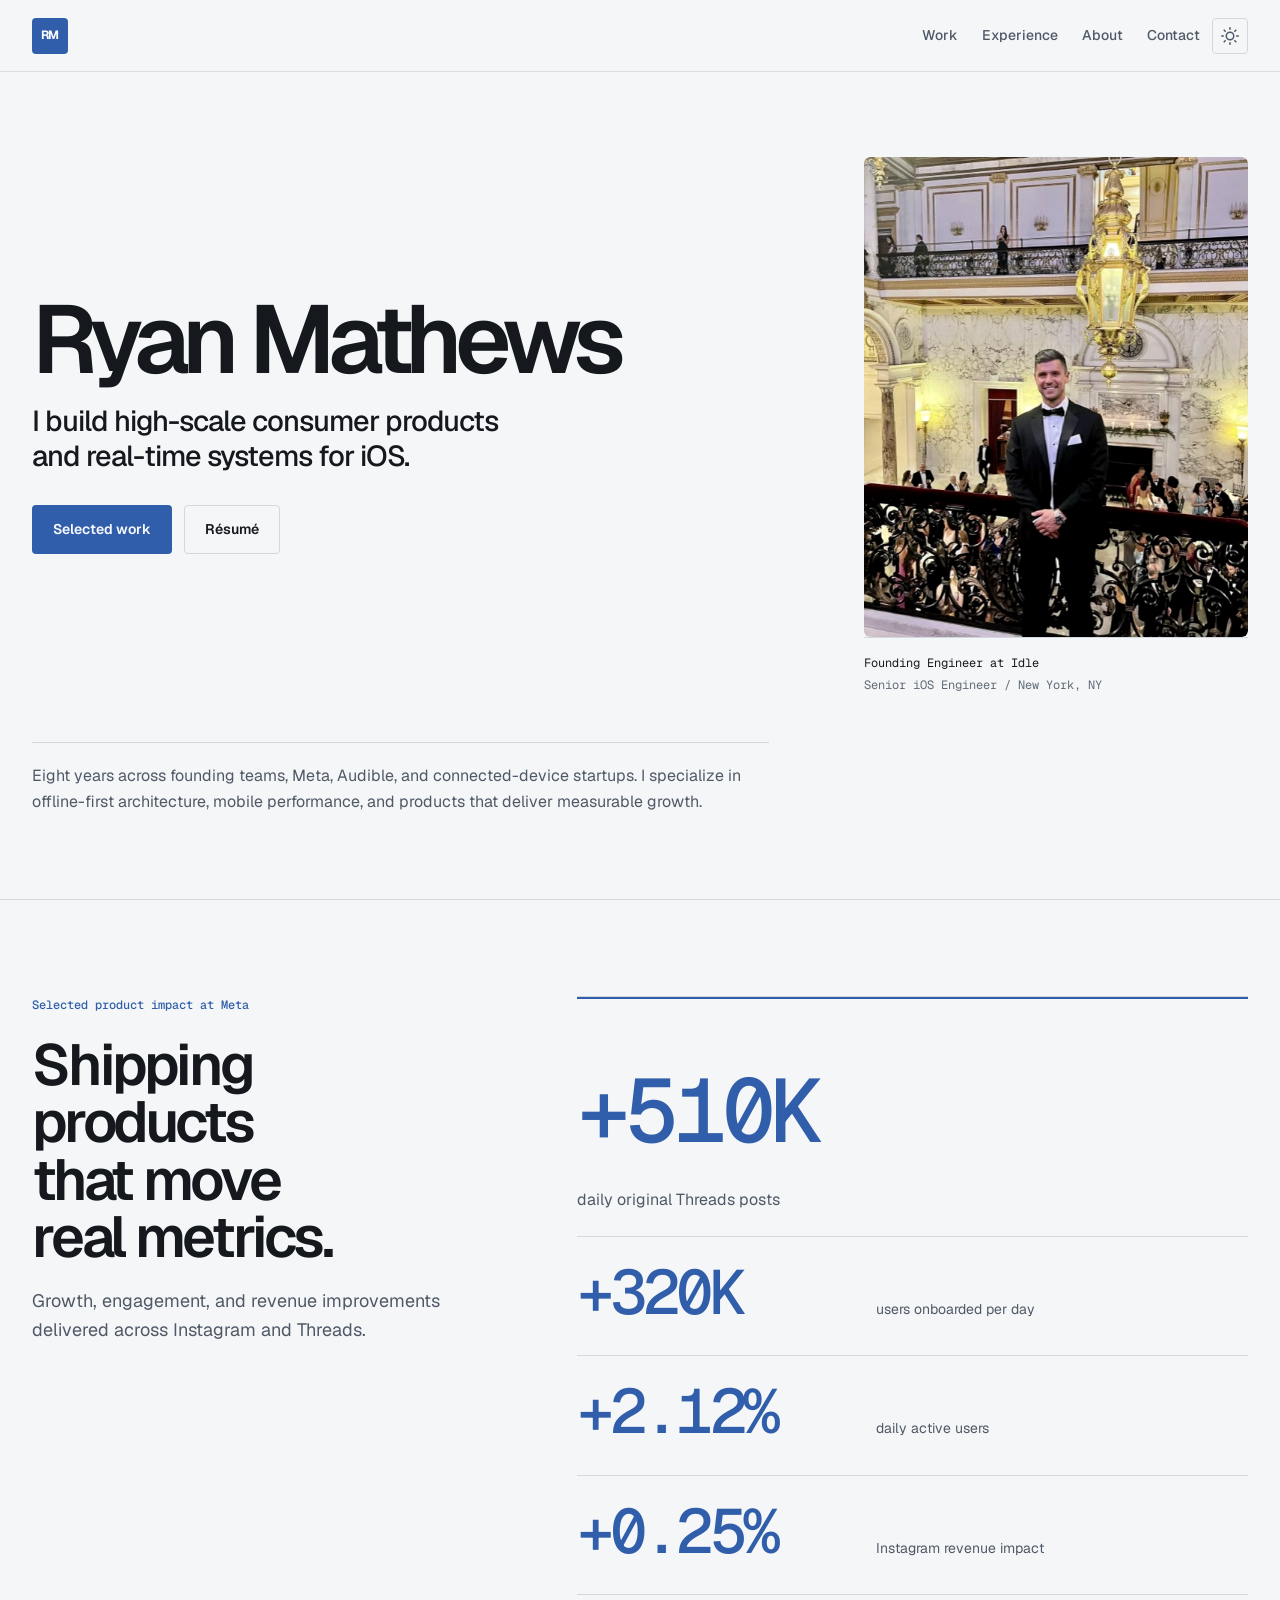
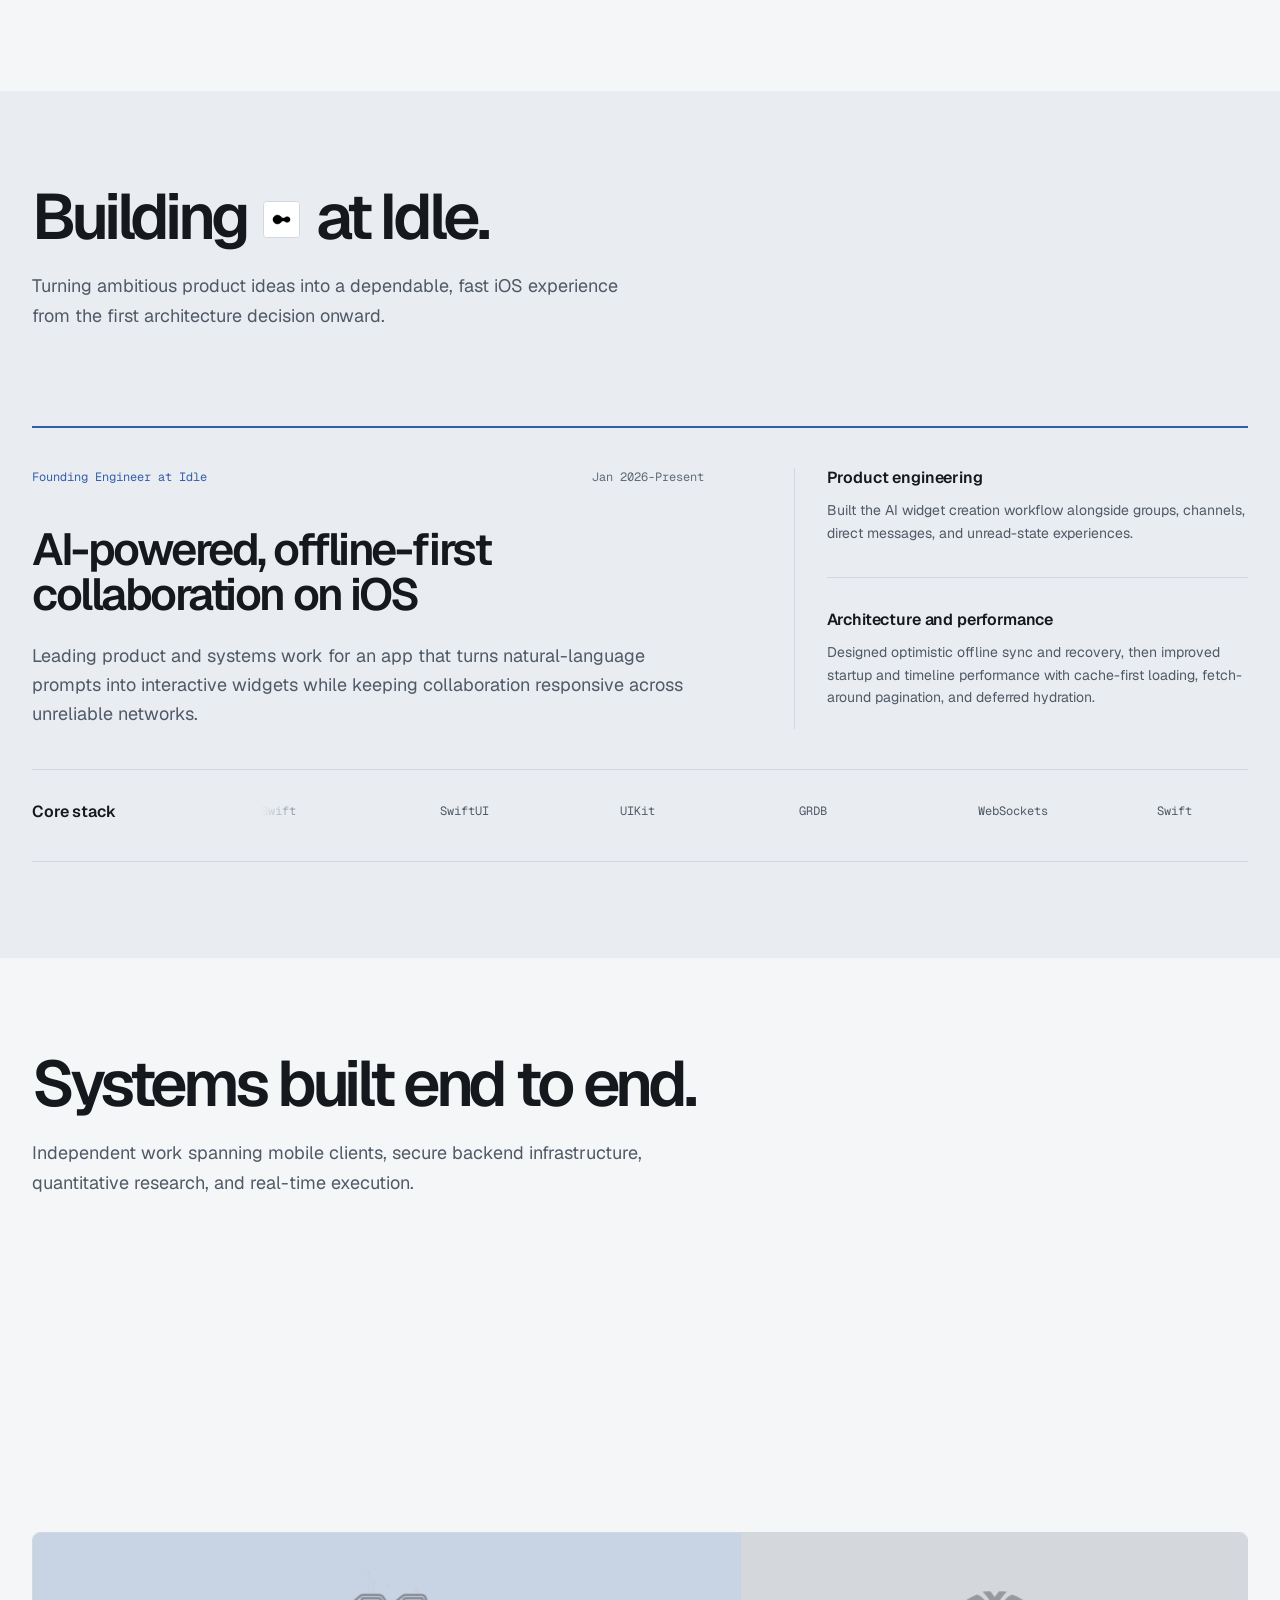
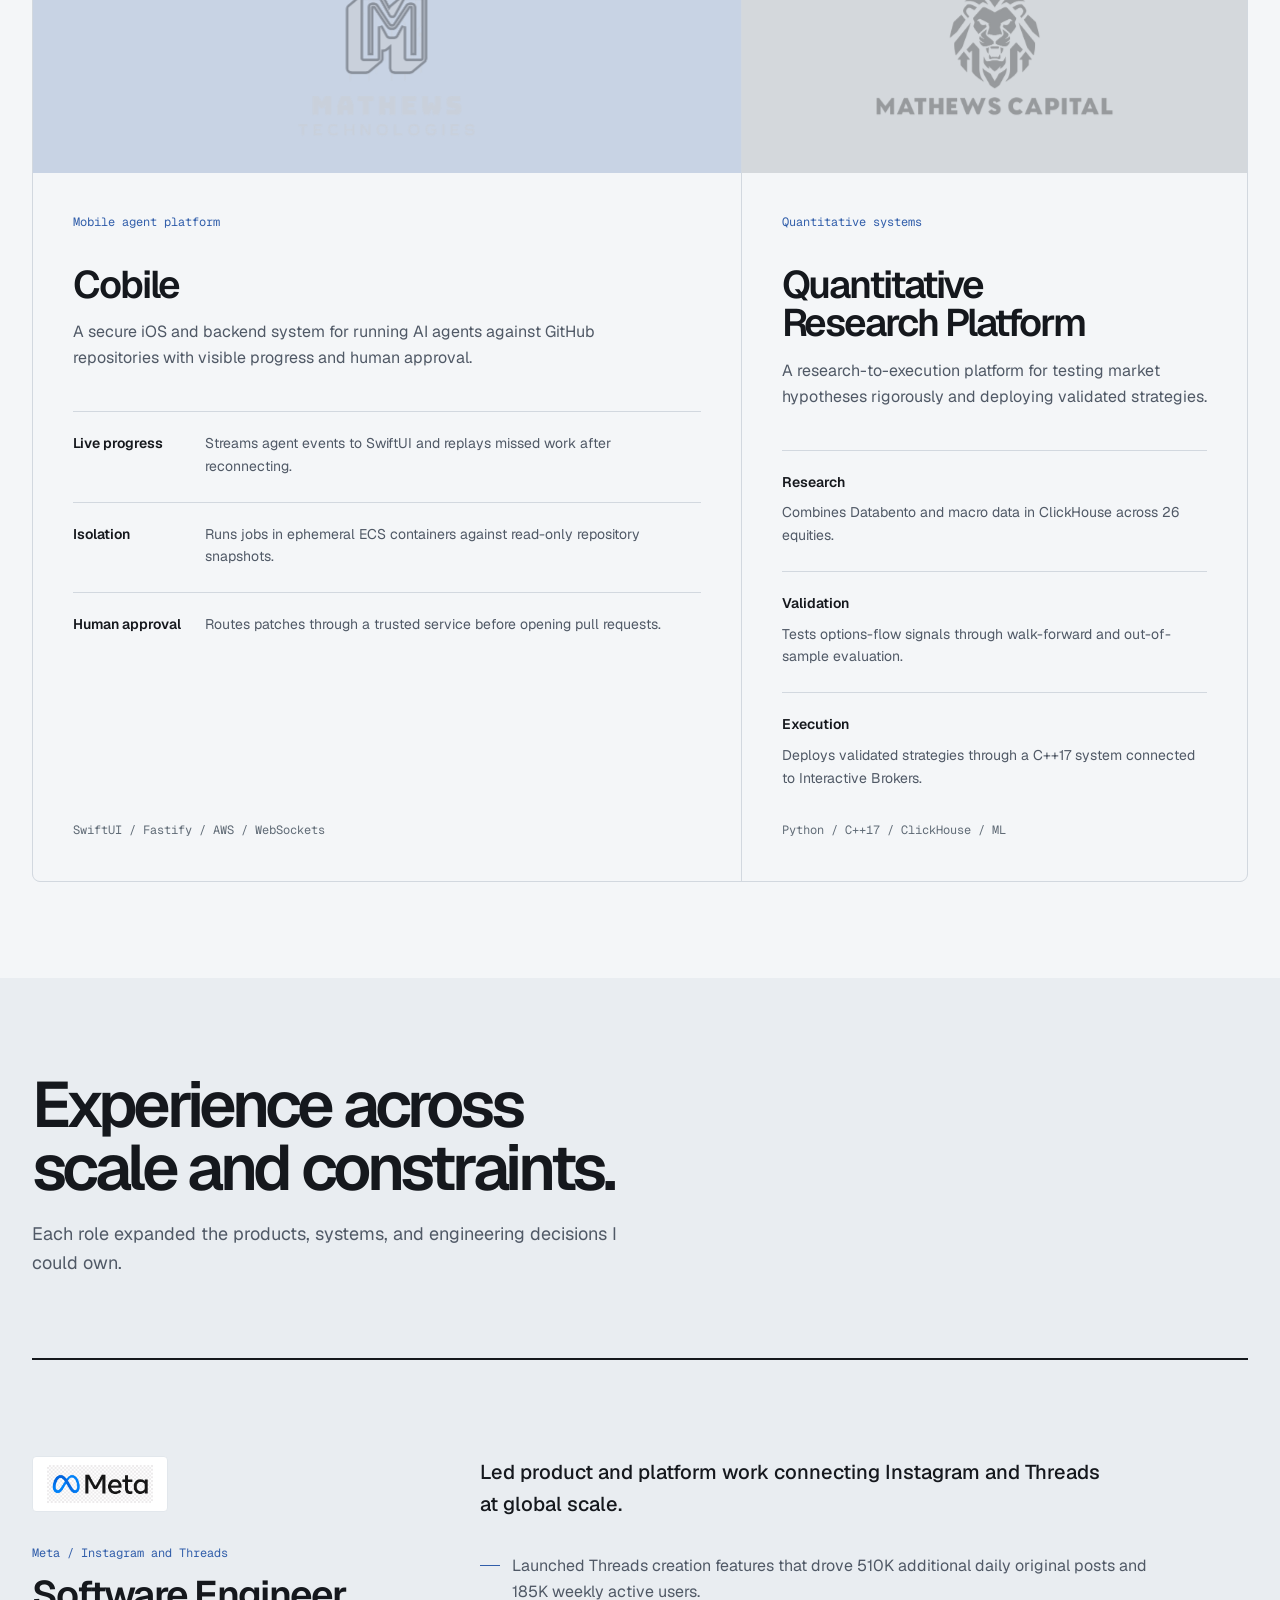
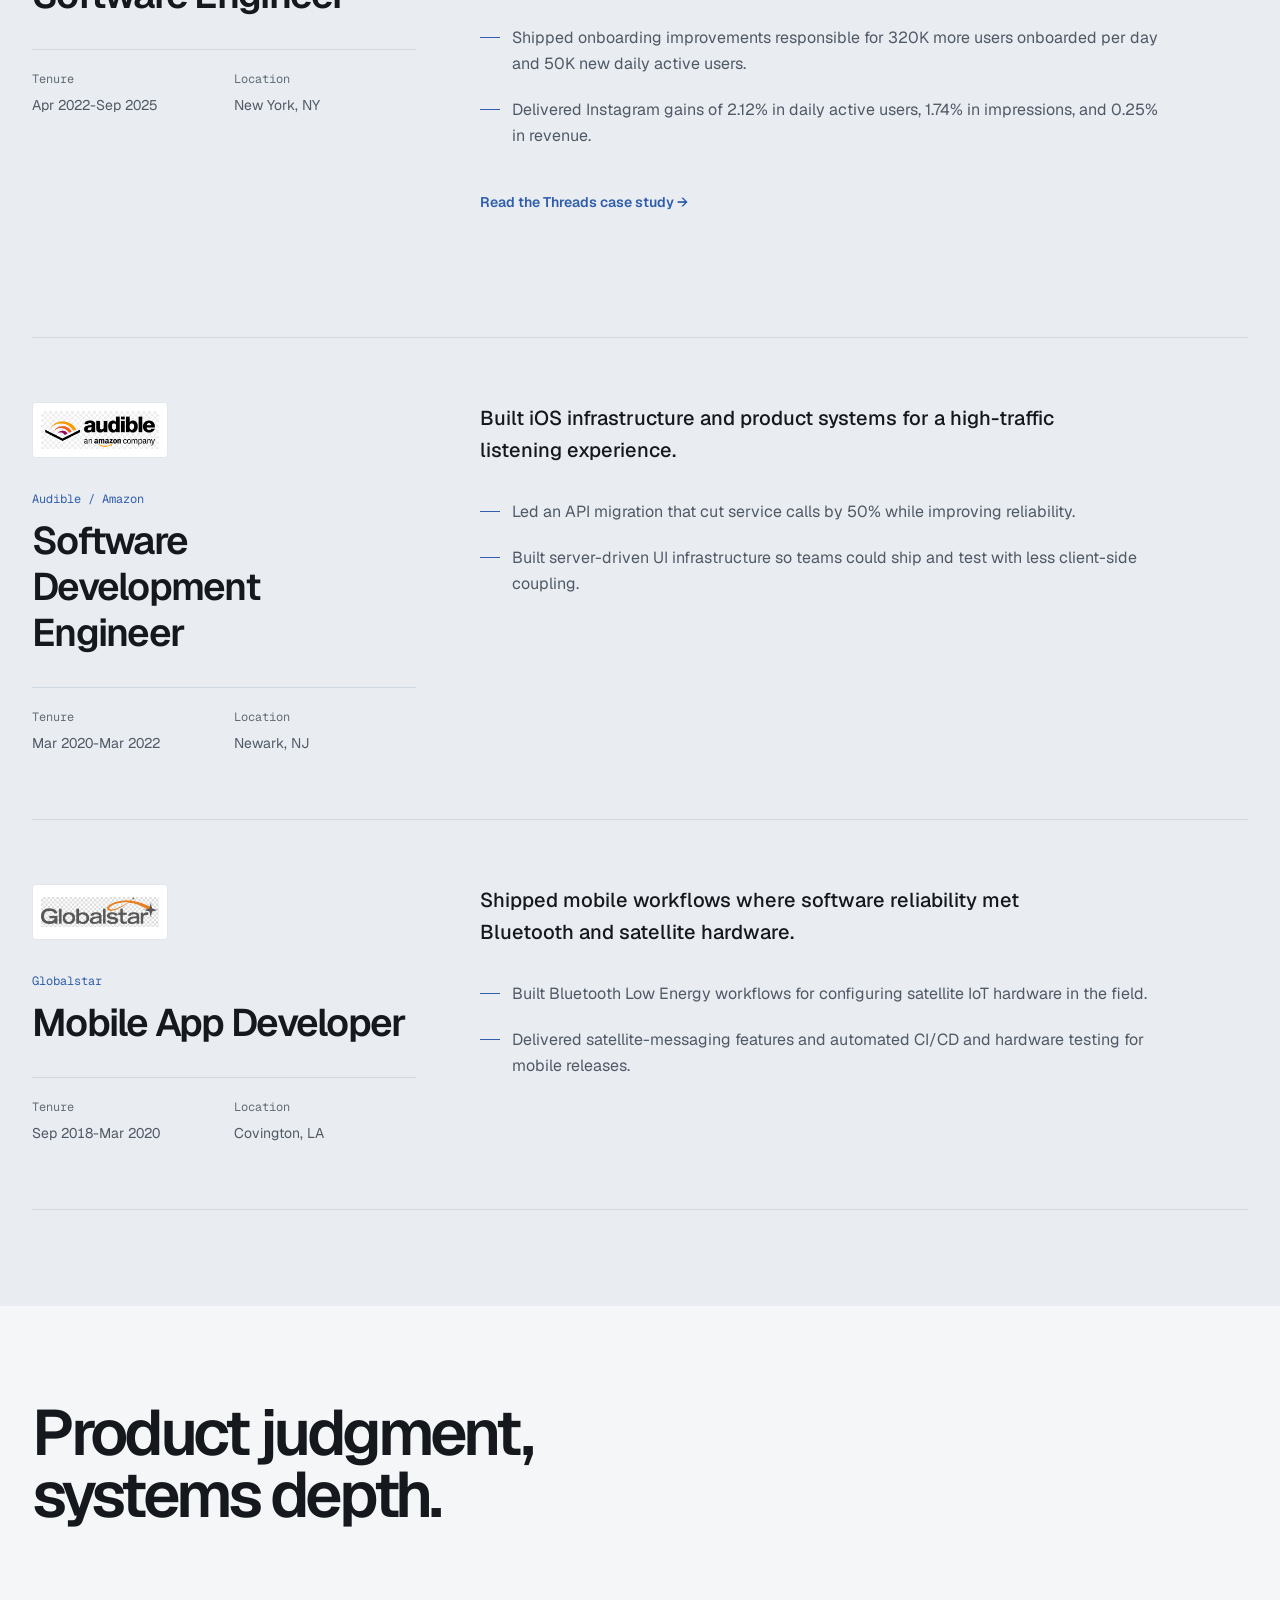
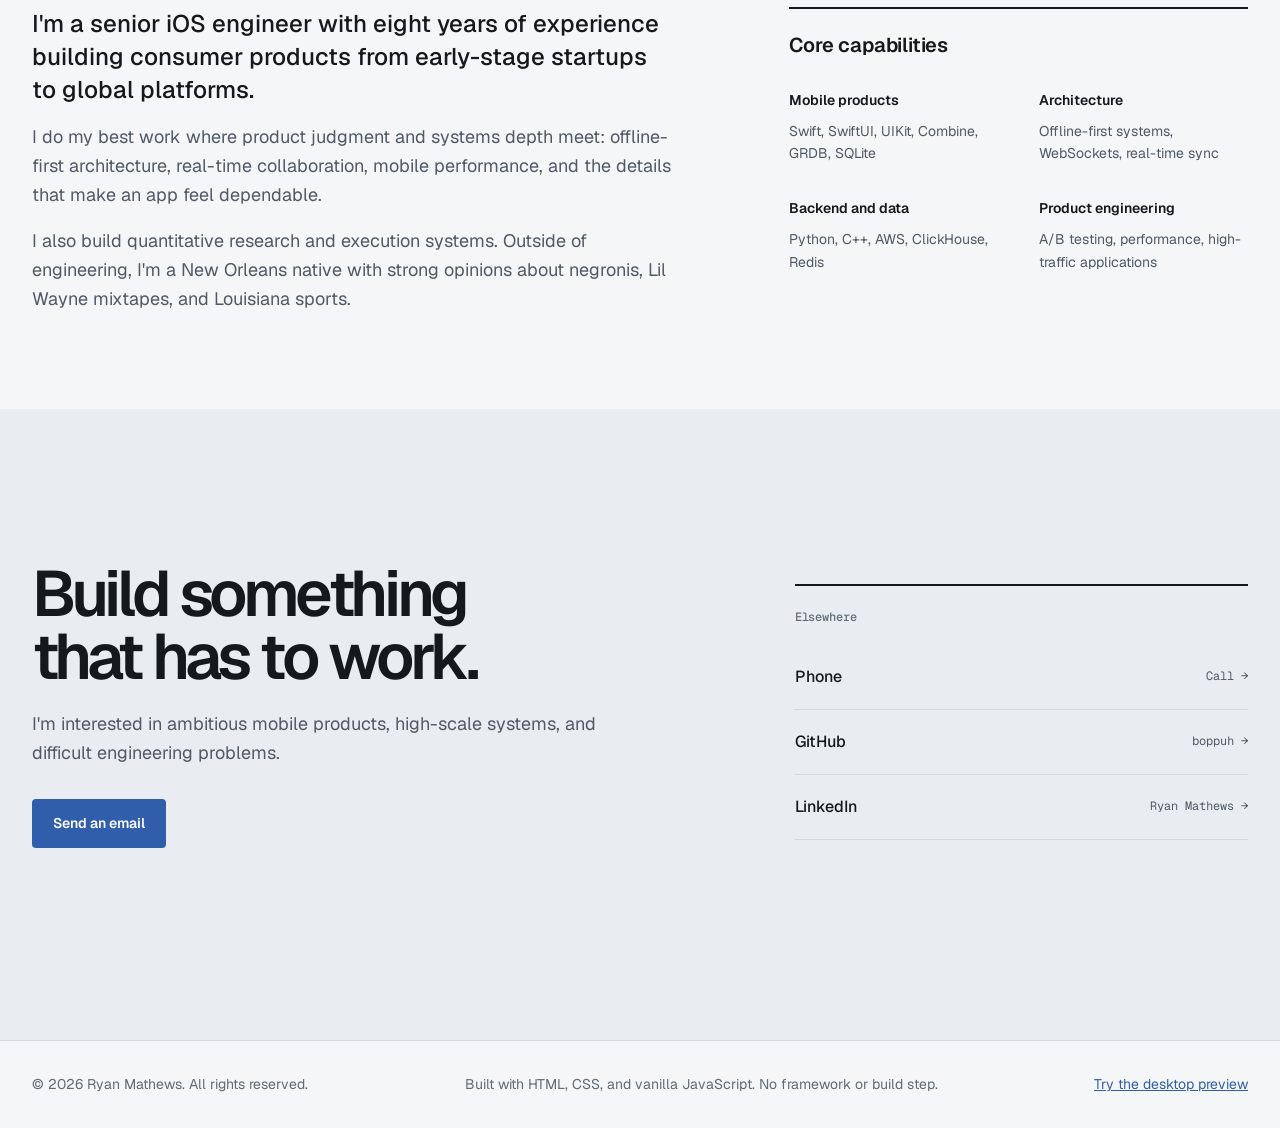
==== commit a869d9e0: "Build Windows 95 portfolio preview" ====
--- a/index.html
+++ b/index.html
@@ -37,6 +37,7 @@
 
   <!-- Stylesheet -->
   <link rel="stylesheet" href="./styles.css?v=5.0.0">
+  <link rel="stylesheet" href="./desktop.css?v=1">
 
   <script type="application/ld+json">
   {
@@ -96,7 +97,69 @@
     <span class="reading-progress" aria-hidden="true"></span>
   </header>
 
-  <main id="main">
+  <main id="main" tabindex="-1">
+    <div class="desktop-workspace" id="desktop-workspace" hidden>
+      <nav class="desktop-shortcuts" aria-label="Desktop shortcuts">
+        <a href="#desktop-welcome" data-open-window="welcome">
+          <span class="desktop-icon icon-window" aria-hidden="true"></span><span>Welcome</span>
+        </a>
+        <a href="#about" data-open-window="about">
+          <span class="desktop-icon icon-document" aria-hidden="true"></span><span>About Me</span>
+        </a>
+        <a href="?#highlights">
+          <span class="desktop-icon icon-award" aria-hidden="true"></span><span>Key Highlights</span>
+        </a>
+        <a href="?#experience">
+          <span class="desktop-icon icon-cabinet" aria-hidden="true"></span><span>Work Experience</span>
+        </a>
+        <a href="?#projects">
+          <span class="desktop-icon icon-folder" aria-hidden="true"></span><span>Projects</span>
+        </a>
+        <a href="./resume.pdf">
+          <span class="desktop-icon icon-document" aria-hidden="true"></span><span>Résumé.pdf</span>
+        </a>
+      </nav>
+
+      <section class="desktop-window desktop-welcome" id="desktop-welcome" aria-labelledby="desktop-welcome-heading" hidden>
+        <header class="desktop-titlebar">
+          <span><span class="desktop-icon icon-window" aria-hidden="true"></span> Welcome</span>
+          <button class="desktop-button desktop-close" type="button" data-close-window aria-label="Close Welcome">
+            <span aria-hidden="true">×</span>
+          </button>
+        </header>
+        <div class="desktop-window-body">
+          <div class="desktop-intro">
+            <picture>
+              <source srcset="./assets/me-640.avif" type="image/avif">
+              <img src="./assets/me.jpg" alt="Ryan Mathews" width="1206" height="1436" decoding="async">
+            </picture>
+            <div>
+              <h1 id="desktop-welcome-heading" tabindex="-1">Ryan Mathews</h1>
+              <p class="desktop-role">Software Engineer</p>
+              <p>I build high-scale consumer products and real-time systems for iOS.</p>
+            </div>
+          </div>
+          <section class="desktop-highlights" aria-labelledby="desktop-highlights-heading">
+            <h2 id="desktop-highlights-heading">Selected impact at Meta</h2>
+            <dl>
+              <div><dt>Daily original Threads posts</dt><dd>+510K</dd></div>
+              <div><dt>Users onboarded per day</dt><dd>+320K</dd></div>
+              <div><dt>Daily active users on Instagram</dt><dd>+2.12%</dd></div>
+            </dl>
+          </section>
+          <nav class="desktop-actions" aria-label="Welcome links">
+            <a class="desktop-button desktop-primary" href="?#projects">Projects</a>
+            <a class="desktop-button" href="./resume.pdf">Résumé</a>
+            <a class="desktop-button" href="?#contact">Contact</a>
+          </nav>
+        </div>
+        <div class="desktop-status">
+          <span>Founding Engineer at Idle</span>
+          <span>New York, NY</span>
+        </div>
+      </section>
+    </div>
+
     <!-- Hero Section -->
     <section class="hero" aria-labelledby="hero-heading">
       <div class="container">
@@ -129,7 +192,7 @@
     </section>
 
     <!-- Product Impact Section -->
-    <section class="section" aria-labelledby="impact-heading">
+    <section class="section" id="highlights" aria-labelledby="impact-heading">
       <div class="container">
         <div class="impact-layout">
           <header class="impact-header">
@@ -384,9 +447,16 @@
 
     <!-- About and Capabilities Section -->
     <section id="about" class="section about-section" aria-labelledby="about-heading">
+      <header class="desktop-titlebar desktop-about-bar" id="desktop-about-bar" hidden>
+        <span><span class="desktop-icon icon-document" aria-hidden="true"></span> About Me.txt</span>
+        <button class="desktop-button desktop-close" type="button" data-close-window aria-label="Back to desktop (close About Me)">
+          <span class="desktop-close-symbol" aria-hidden="true">×</span>
+          <span class="desktop-back-label" aria-hidden="true">Back</span>
+        </button>
+      </header>
       <div class="container">
         <header class="about-heading">
-          <h2 id="about-heading">Product judgment, systems depth.</h2>
+          <h2 id="about-heading" tabindex="-1">Product judgment, systems depth.</h2>
         </header>
         <div class="about-editorial">
           <div class="about-copy">
@@ -441,6 +511,30 @@
         </div>
       </div>
     </section>
+
+    <div class="desktop-taskbar" id="desktop-taskbar" hidden>
+      <button class="desktop-button desktop-start" id="desktop-start" type="button" aria-expanded="false" aria-controls="desktop-start-panel">
+        <span class="desktop-start-mark" aria-hidden="true">RM</span> Start
+      </button>
+      <nav class="desktop-start-panel desktop-window" id="desktop-start-panel" aria-label="Start" hidden>
+        <p class="desktop-start-banner">Ryan Mathews</p>
+        <ul>
+          <li><a href="#desktop-welcome" data-open-window="welcome"><span class="desktop-icon icon-window" aria-hidden="true"></span> Welcome</a></li>
+          <li><a href="#about" data-open-window="about"><span class="desktop-icon icon-document" aria-hidden="true"></span> About Me</a></li>
+          <li><a href="?#highlights"><span class="desktop-icon icon-award" aria-hidden="true"></span> Key Highlights</a></li>
+          <li><a href="?#experience"><span class="desktop-icon icon-cabinet" aria-hidden="true"></span> Work Experience</a></li>
+          <li><a href="?#projects"><span class="desktop-icon icon-folder" aria-hidden="true"></span> Projects</a></li>
+          <li><a href="./resume.pdf"><span class="desktop-icon icon-document" aria-hidden="true"></span> Résumé</a></li>
+          <li><a href="?#contact"><span class="desktop-icon icon-document" aria-hidden="true"></span> Contact</a></li>
+          <li class="desktop-start-divider"><a href="?">Read as a page</a></li>
+        </ul>
+      </nav>
+      <button class="desktop-button desktop-task" id="desktop-task" type="button" hidden>
+        <span class="desktop-icon" id="desktop-task-icon" aria-hidden="true"></span>
+        <span id="desktop-task-label"></span>
+      </button>
+      <a class="desktop-button desktop-reading-link" href="?">Read as a page</a>
+    </div>
   </main>
 
   <!-- Footer -->
@@ -448,12 +542,14 @@
     <div class="container">
       <p>© <span id="current-year">2024</span> Ryan Mathews. All rights reserved.</p>
       <p class="footer-note">Built with HTML, CSS, and vanilla JavaScript. No framework or build step.</p>
+      <p class="desktop-preview-link" hidden><a href="?view=desktop">Try the desktop preview</a></p>
     </div>
   </footer>
 
   <!-- Motion runtime and site behavior -->
-  <script src="./assets/vendor/gsap/gsap.min.js?v=3.15.0"></script>
-  <script src="./assets/vendor/gsap/ScrollTrigger.min.js?v=3.15.0"></script>
-  <script src="./script.js?v=5.0.0"></script>
+  <script src="./desktop.js?v=1"></script>
+  <script defer src="./assets/vendor/gsap/gsap.min.js?v=3.15.0"></script>
+  <script defer src="./assets/vendor/gsap/ScrollTrigger.min.js?v=3.15.0"></script>
+  <script defer src="./script.js?v=5.0.1"></script>
 </body>
 </html>
--- a/desktop.css
+++ b/desktop.css
@@ -0,0 +1,536 @@
+/*
+ * Windows 95-inspired chrome. Beveled borders adapted from 98.css
+ * (MIT, Copyright 2020 Jordan Scales). See assets/98css-LICENSE.txt.
+ */
+.desktop-mode {
+  --desktop-wallpaper: #008080;
+  --desktop-surface: #c0c0c0;
+  --desktop-paper: #fcfcfa;
+  --desktop-ink: #171717;
+  --desktop-muted: #484848;
+  --desktop-blue: #000080;
+  --desktop-light: #fff;
+  --desktop-face: #dfdfdf;
+  --desktop-shadow: #808080;
+  --desktop-frame: #0a0a0a;
+  --desktop-raised: inset -1px -1px var(--desktop-frame), inset 1px 1px var(--desktop-light),
+    inset -2px -2px var(--desktop-shadow), inset 2px 2px var(--desktop-face);
+  --desktop-sunken: inset -1px -1px var(--desktop-light), inset 1px 1px var(--desktop-frame),
+    inset -2px -2px var(--desktop-face), inset 2px 2px var(--desktop-shadow);
+  --desktop-ui: Tahoma, "MS Sans Serif", Arial, sans-serif;
+}
+
+.desktop-preview-link a {
+  text-decoration: underline;
+}
+
+@media screen {
+  .desktop-mode > .site-header,
+  .desktop-mode > .site-footer,
+  .desktop-mode #main > .hero,
+  .desktop-mode #main > .section:not(#about),
+  .desktop-mode #main:not([data-desktop-window="about"]) > #about {
+    display: none;
+  }
+
+  .desktop-mode #main {
+    display: grid;
+    grid-template-columns: 9rem minmax(0, 1fr);
+    grid-template-rows: minmax(0, 1fr) auto;
+    height: 100svh;
+    height: 100dvh;
+    overflow: hidden;
+    background: var(--desktop-wallpaper);
+    color: var(--desktop-ink);
+    color-scheme: light;
+    font: 1rem / 1.5 var(--desktop-ui);
+  }
+
+  .desktop-mode .desktop-workspace {
+    display: contents;
+  }
+
+  .desktop-shortcuts {
+    grid-area: 1 / 1;
+    align-self: start;
+    max-height: 100%;
+    padding: 1rem 0.625rem;
+    overflow: auto;
+    scrollbar-width: thin;
+  }
+
+  .desktop-shortcuts a {
+    display: grid;
+    justify-items: center;
+    gap: 0.25rem;
+    padding: 0.45rem 0.25rem;
+    color: #fff;
+    font-size: 0.875rem;
+    line-height: 1.2;
+    text-align: center;
+    text-decoration: none;
+  }
+
+  .desktop-shortcuts a > span:last-child {
+    padding: 0.15rem 0.25rem;
+    background: #006d6d;
+  }
+
+  .desktop-shortcuts a:is(:hover, :focus-visible) > span:last-child {
+    background: var(--desktop-blue);
+  }
+
+  .desktop-icon {
+    display: inline-block;
+    width: 2rem;
+    height: 2rem;
+    flex: none;
+    background: url("./assets/win9x-icons.png") calc(var(--icon-index, 0) * -2rem) 0 / 10rem 2rem no-repeat;
+    image-rendering: pixelated;
+  }
+
+  .icon-window { --icon-index: 0; }
+  .icon-document { --icon-index: 1; }
+  .icon-award { --icon-index: 2; }
+  .icon-folder { --icon-index: 3; }
+  .icon-cabinet { --icon-index: 4; }
+
+  .desktop-window,
+  .desktop-mode #about {
+    padding: 3px;
+    background: var(--desktop-surface);
+    color: var(--desktop-ink);
+    box-shadow: var(--desktop-raised);
+  }
+
+  .desktop-welcome:not([hidden]),
+  .desktop-mode #main[data-desktop-window="about"] > #about {
+    grid-area: 1 / 2;
+    display: flex;
+    flex-direction: column;
+    align-self: start;
+    justify-self: center;
+    width: min(47rem, calc(100% - 2rem));
+    min-height: 0;
+    margin: clamp(1rem, 8dvh, 5rem) 1rem 1rem;
+    max-height: calc(100% - clamp(1rem, 8dvh, 5rem) - 1rem);
+  }
+
+  .desktop-titlebar:not([hidden]) {
+    display: flex;
+    align-items: center;
+    justify-content: space-between;
+    flex: none;
+    gap: 0.75rem;
+    padding: 3px 4px 3px 8px;
+    background: var(--desktop-blue);
+    color: #fff;
+    font-size: 0.875rem;
+    font-weight: 700;
+  }
+
+  .desktop-titlebar > span {
+    display: flex;
+    align-items: center;
+    gap: 0.375rem;
+  }
+
+  .desktop-titlebar .desktop-icon,
+  .desktop-task .desktop-icon {
+    width: 1rem;
+    height: 1rem;
+    background-size: 5rem 1rem;
+    background-position-x: calc(var(--icon-index, 0) * -1rem);
+  }
+
+  .desktop-button {
+    display: inline-flex;
+    align-items: center;
+    justify-content: center;
+    gap: 0.375rem;
+    min-height: 2.375rem;
+    padding: 0.35rem 1rem;
+    border: 0;
+    border-radius: 0;
+    background: var(--desktop-surface);
+    color: var(--desktop-ink);
+    box-shadow: var(--desktop-raised);
+    font: 700 0.875rem / 1.2 var(--desktop-ui);
+    text-decoration: none;
+    white-space: nowrap;
+    cursor: pointer;
+  }
+
+  .desktop-button:hover {
+    background: var(--desktop-face);
+    color: var(--desktop-ink);
+  }
+
+  .desktop-button:is(:active, [aria-expanded="true"]),
+  .desktop-task {
+    box-shadow: var(--desktop-sunken);
+  }
+
+  .desktop-button:focus-visible,
+  .desktop-start-panel a:focus-visible {
+    outline: 2px dotted currentColor;
+    outline-offset: -5px;
+  }
+
+  .desktop-close {
+    min-width: 2rem;
+    min-height: 1.75rem;
+    padding: 0;
+    font-size: 1.25rem;
+  }
+
+  .desktop-back-label {
+    display: none;
+  }
+
+  .desktop-window-body,
+  .desktop-mode #about > .container {
+    min-height: 0;
+    width: auto;
+    max-width: none;
+    margin: 0;
+    padding: clamp(1rem, 3vw, 2rem);
+    overflow: auto;
+    overscroll-behavior: contain;
+  }
+
+  .desktop-intro {
+    display: grid;
+    grid-template-columns: clamp(5rem, 14vw, 9rem) minmax(0, 1fr);
+    align-items: center;
+    gap: clamp(1rem, 3vw, 1.75rem);
+  }
+
+  .desktop-intro img {
+    width: 100%;
+    height: auto;
+    aspect-ratio: 4 / 5;
+    object-fit: cover;
+    padding: 2px;
+    box-shadow: var(--desktop-sunken);
+  }
+
+  .desktop-mode #about > .container:focus-visible {
+    outline-offset: -4px;
+  }
+
+  .desktop-intro h1 {
+    margin: 0;
+    color: var(--desktop-ink);
+    font: 700 clamp(1.65rem, 4vw, 2.75rem) / 1.1 var(--desktop-ui);
+    letter-spacing: -0.035em;
+  }
+
+  .desktop-intro p {
+    max-width: 37ch;
+    margin: 0;
+  }
+
+  .desktop-intro .desktop-role {
+    margin: 0.375rem 0 0.75rem;
+    color: var(--desktop-blue);
+    font-weight: 700;
+  }
+
+  .desktop-highlights {
+    margin-top: 1.25rem;
+    padding: 0.875rem 1rem;
+    background: var(--desktop-paper);
+    box-shadow: var(--desktop-sunken);
+  }
+
+  .desktop-highlights h2 {
+    margin: 0 0 0.5rem;
+    color: var(--desktop-ink);
+    font: 700 0.9rem / 1.3 var(--desktop-ui);
+    letter-spacing: 0;
+  }
+
+  .desktop-highlights dl {
+    display: grid;
+    gap: 0.375rem;
+  }
+
+  .desktop-highlights dl > div {
+    display: grid;
+    grid-template-columns: minmax(0, 1fr) auto;
+    align-items: baseline;
+    gap: 0.5rem 1rem;
+  }
+
+  .desktop-highlights dt {
+    font-size: 0.875rem;
+  }
+
+  .desktop-highlights dd {
+    color: var(--desktop-blue);
+    font: 700 1.125rem / 1.3 var(--font-family-mono);
+    font-variant-numeric: tabular-nums;
+  }
+
+  .desktop-actions {
+    display: flex;
+    flex-wrap: wrap;
+    gap: 0.5rem;
+    margin-top: 1.25rem;
+  }
+
+  .desktop-primary {
+    outline: 1px solid var(--desktop-frame);
+    outline-offset: -1px;
+  }
+
+  .desktop-status {
+    display: flex;
+    flex-wrap: wrap;
+    flex: none;
+    gap: 2px;
+    padding-top: 2px;
+    color: var(--desktop-muted);
+    font-size: 0.8125rem;
+  }
+
+  .desktop-status span {
+    flex: 1 auto;
+    padding: 0.25rem 0.5rem;
+    box-shadow: inset 1px 1px var(--desktop-shadow), inset -1px -1px var(--desktop-light);
+  }
+
+  .desktop-mode #about > .container {
+    margin: 3px 1px 1px;
+    background: var(--desktop-paper);
+    box-shadow: var(--desktop-sunken);
+  }
+
+  .desktop-mode #about .about-heading {
+    margin-bottom: 1rem;
+  }
+
+  .desktop-mode #about h2 {
+    max-width: 26ch;
+    margin: 0;
+    color: var(--desktop-ink);
+    font: 700 clamp(1.5rem, 3vw, 2rem) / 1.15 var(--desktop-ui);
+    letter-spacing: -0.025em;
+  }
+
+  .desktop-mode #about .about-editorial {
+    display: block;
+  }
+
+  .desktop-mode #about .about-copy p {
+    max-width: 62ch;
+    color: var(--desktop-ink);
+    font: 400 1rem / 1.55 var(--desktop-ui);
+  }
+
+  .desktop-mode #about .capability-ledger {
+    margin-top: 1.25rem;
+    padding-top: 0.875rem;
+    border-color: var(--desktop-shadow);
+  }
+
+  .desktop-mode #about .capability-ledger h3 {
+    margin-bottom: 0.75rem;
+    color: var(--desktop-ink);
+    font: 700 1rem / 1.4 var(--desktop-ui);
+  }
+
+  .desktop-mode #about .capability-ledger dl {
+    gap: 0.75rem 1.25rem;
+  }
+
+  .desktop-mode #about .capability-ledger dt,
+  .desktop-mode #about .capability-ledger dd {
+    color: var(--desktop-ink);
+    font-size: 0.875rem;
+  }
+
+  .desktop-taskbar:not([hidden]) {
+    position: relative;
+    grid-area: 2 / 1 / 3 / -1;
+    display: flex;
+    align-items: center;
+    gap: 0.375rem;
+    min-width: 0;
+    padding: 0.375rem 0.5rem max(0.375rem, env(safe-area-inset-bottom));
+    border-top: 2px solid var(--desktop-light);
+    background: var(--desktop-surface);
+  }
+
+  .desktop-start,
+  .desktop-task,
+  .desktop-reading-link {
+    padding-inline: 0.625rem;
+  }
+
+  .desktop-start-mark {
+    display: grid;
+    place-items: center;
+    width: 1.25rem;
+    height: 1.25rem;
+    background: var(--desktop-blue);
+    color: #fff;
+    font: 700 0.625rem / 1 var(--desktop-ui);
+  }
+
+  .desktop-task[hidden] {
+    display: none;
+  }
+
+  .desktop-task {
+    justify-content: flex-start;
+    width: min(11rem, 100%);
+    min-width: 0;
+  }
+
+  .desktop-task span:last-child {
+    overflow: hidden;
+    text-overflow: ellipsis;
+  }
+
+  .desktop-reading-link {
+    margin-left: auto;
+  }
+
+  .desktop-start-panel:not([hidden]) {
+    position: absolute;
+    inset: auto auto 100% 0.375rem;
+    z-index: 1;
+    display: grid;
+    grid-template-columns: auto minmax(0, 1fr);
+    width: min(16.5rem, calc(100% - 0.75rem));
+    max-height: calc(100dvh - 4.5rem - env(safe-area-inset-bottom));
+    overflow: auto;
+  }
+
+  .desktop-start-banner {
+    margin: 0;
+    padding: 0.5rem 0.25rem;
+    writing-mode: vertical-rl;
+    transform: rotate(180deg);
+    background: var(--desktop-blue);
+    color: #fff;
+    font-size: 1.125rem;
+    font-weight: 700;
+    white-space: nowrap;
+  }
+
+  .desktop-start-panel ul {
+    margin: 0;
+    list-style: none;
+  }
+
+  .desktop-start-panel a {
+    display: flex;
+    align-items: center;
+    gap: 0.625rem;
+    min-height: 2.75rem;
+    padding: 0.25rem 0.625rem;
+    color: var(--desktop-ink);
+    font-size: 0.875rem;
+    text-decoration: none;
+  }
+
+  .desktop-start-panel a:is(:hover, :focus-visible) {
+    background: var(--desktop-blue);
+    color: #fff;
+  }
+
+  .desktop-start-divider {
+    border-top: 1px solid var(--desktop-shadow);
+  }
+
+  @media (max-width: 47.99rem) {
+    .desktop-mode #main {
+      grid-template-columns: minmax(0, 1fr);
+    }
+
+    .desktop-mode #main[data-desktop-window]:not([data-desktop-window=""]) .desktop-shortcuts {
+      display: none;
+    }
+
+    .desktop-shortcuts {
+      display: grid;
+      grid-template-columns: repeat(auto-fit, minmax(6rem, 1fr));
+      align-self: start;
+      width: 100%;
+    }
+
+    .desktop-welcome:not([hidden]),
+    .desktop-mode #main[data-desktop-window="about"] > #about {
+      grid-area: 1 / 1;
+      align-self: stretch;
+      width: auto;
+      max-height: none;
+      margin: 0.375rem;
+      justify-self: stretch;
+    }
+
+    .desktop-window-body,
+    .desktop-mode #about > .container {
+      flex: 1;
+    }
+
+    .desktop-close {
+      min-width: 2.75rem;
+      min-height: 2.75rem;
+    }
+
+    .desktop-about-bar .desktop-close {
+      padding-inline: 0.75rem;
+      font-size: 0.875rem;
+    }
+
+    .desktop-about-bar .desktop-close-symbol {
+      display: none;
+    }
+
+    .desktop-back-label {
+      display: inline;
+    }
+
+    .desktop-button:not(.desktop-close) {
+      min-height: 2.75rem;
+    }
+  }
+
+  @media (max-width: 23rem) {
+    .desktop-intro {
+      grid-template-columns: 4rem minmax(0, 1fr);
+      gap: 0.75rem;
+    }
+
+    .desktop-actions .desktop-button {
+      padding-inline: 0.75rem;
+    }
+  }
+
+  @media (forced-colors: active) {
+    .desktop-button,
+    .desktop-window,
+    .desktop-mode #about {
+      border: 1px solid ButtonText;
+    }
+
+    .desktop-titlebar,
+    .desktop-start-banner {
+      background: Highlight;
+      color: HighlightText;
+    }
+  }
+}
+
+@media print {
+  .desktop-workspace,
+  .desktop-titlebar,
+  .desktop-taskbar,
+  .desktop-preview-link {
+    display: none !important;
+  }
+}
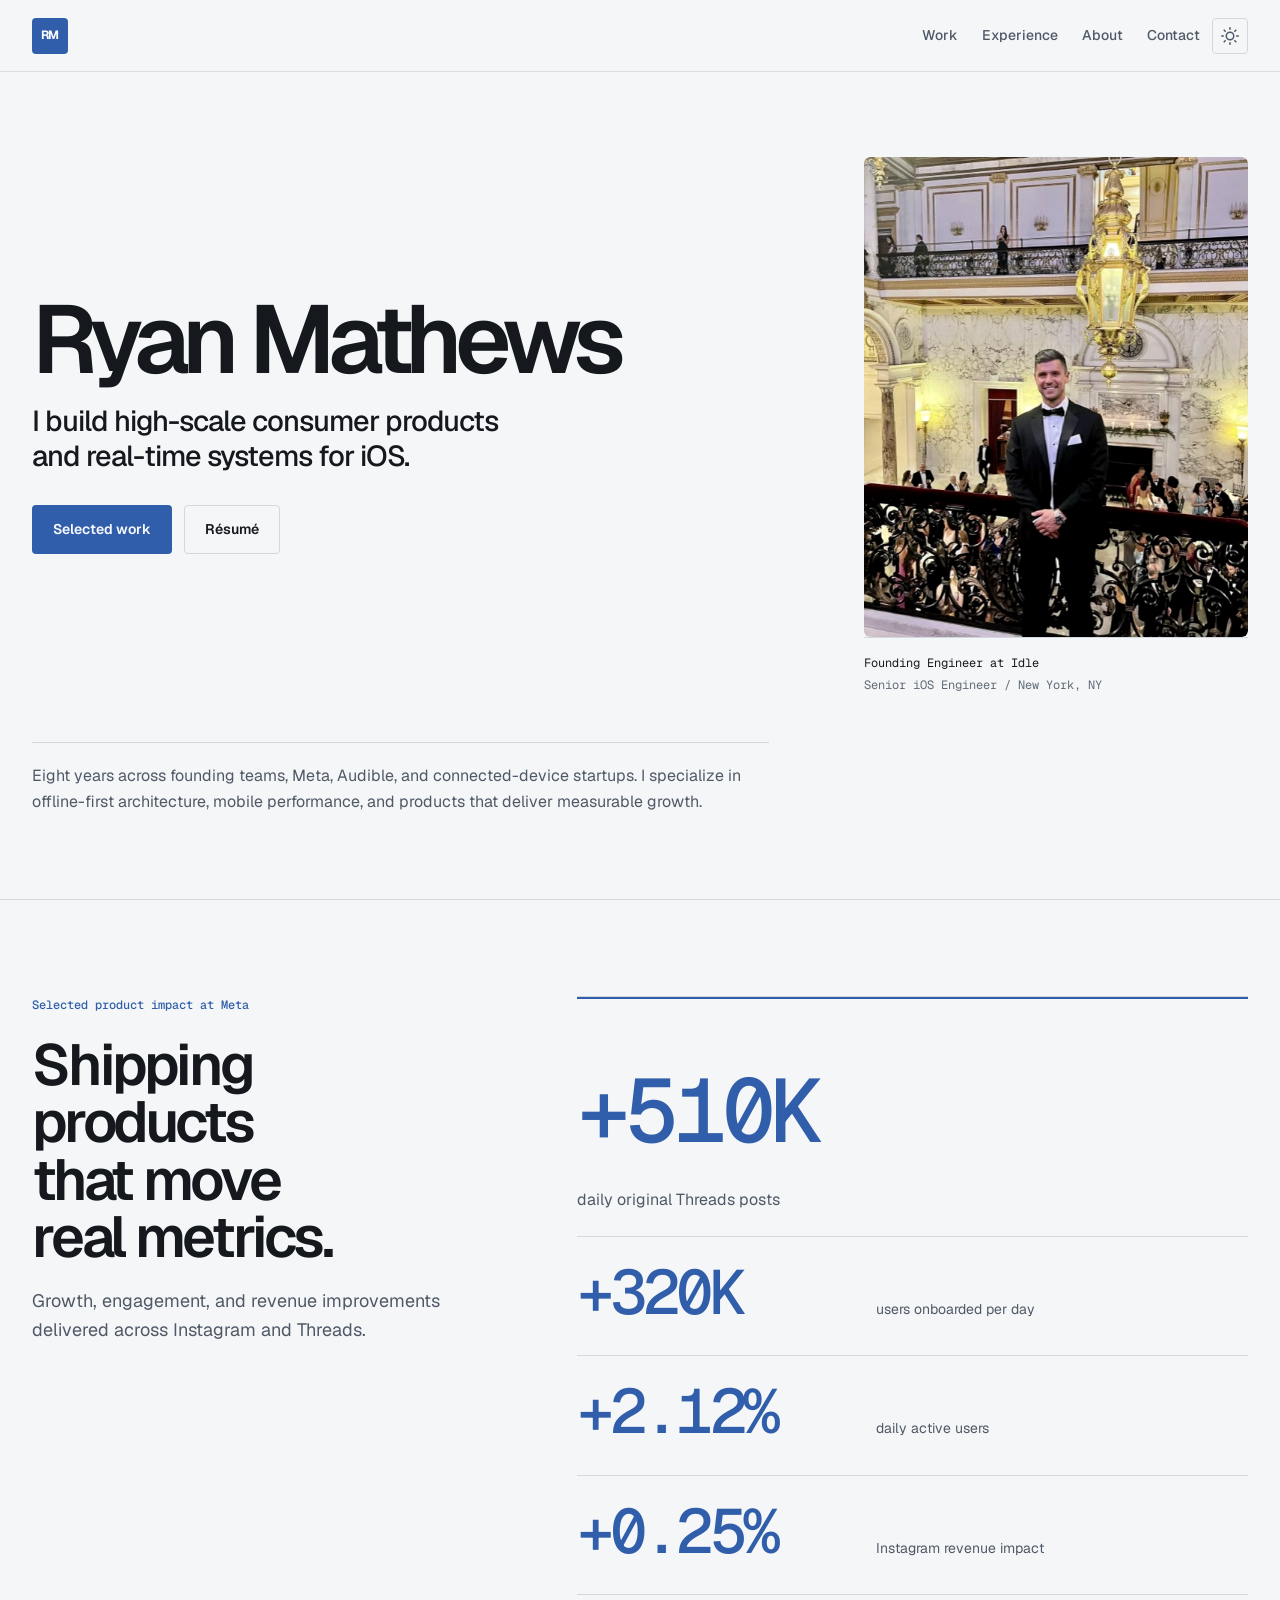
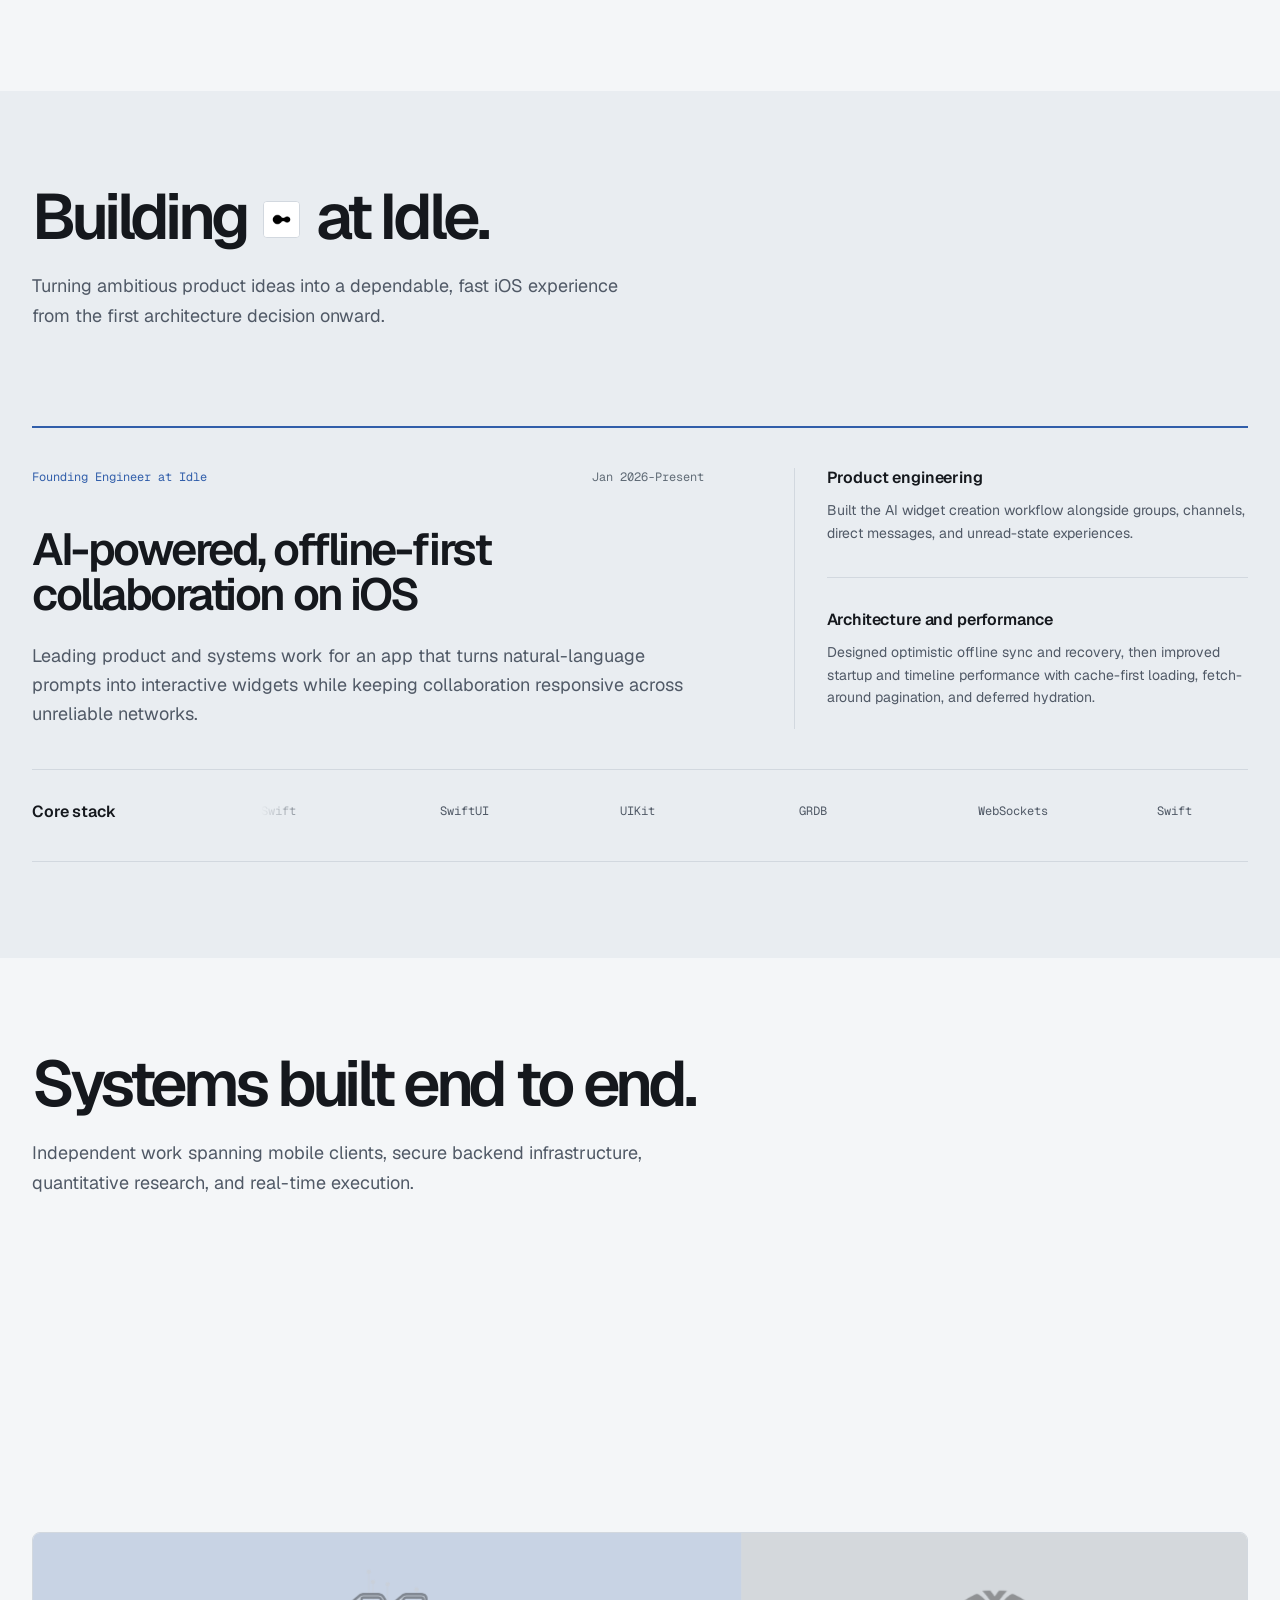
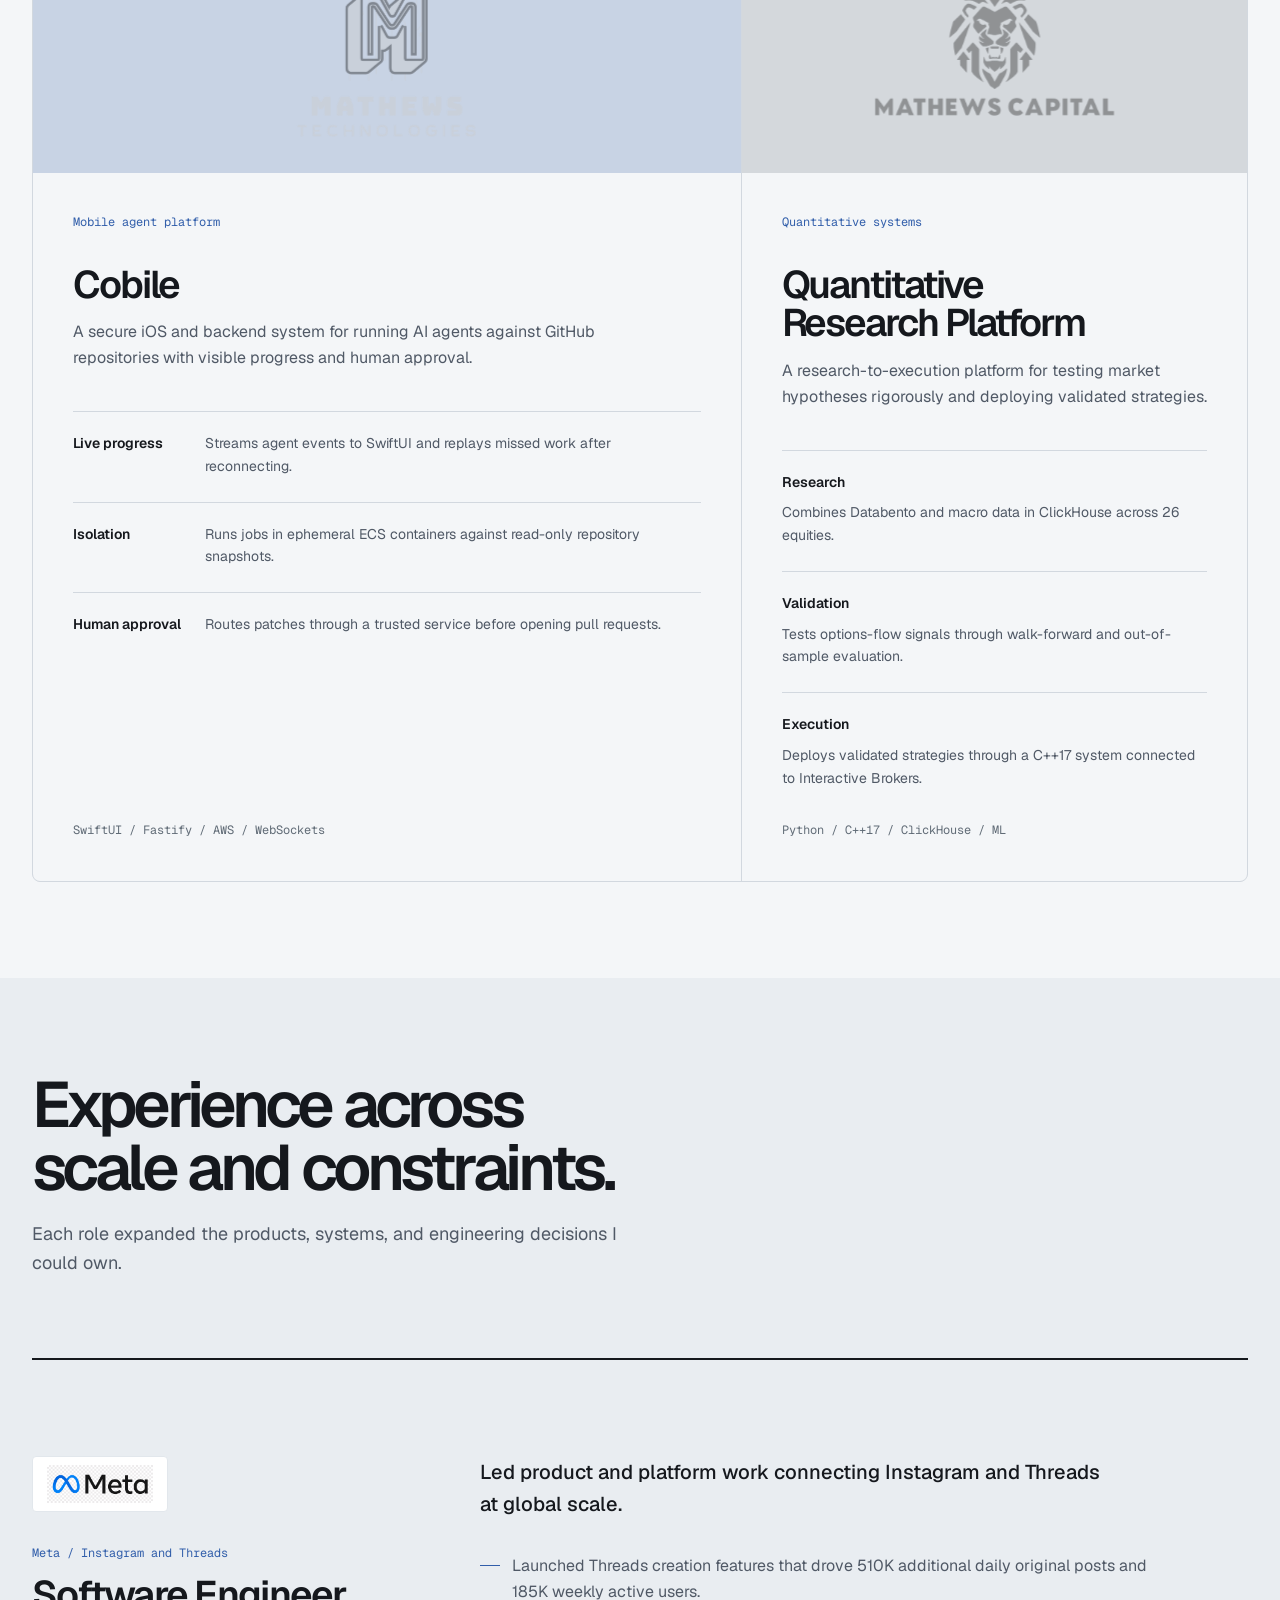
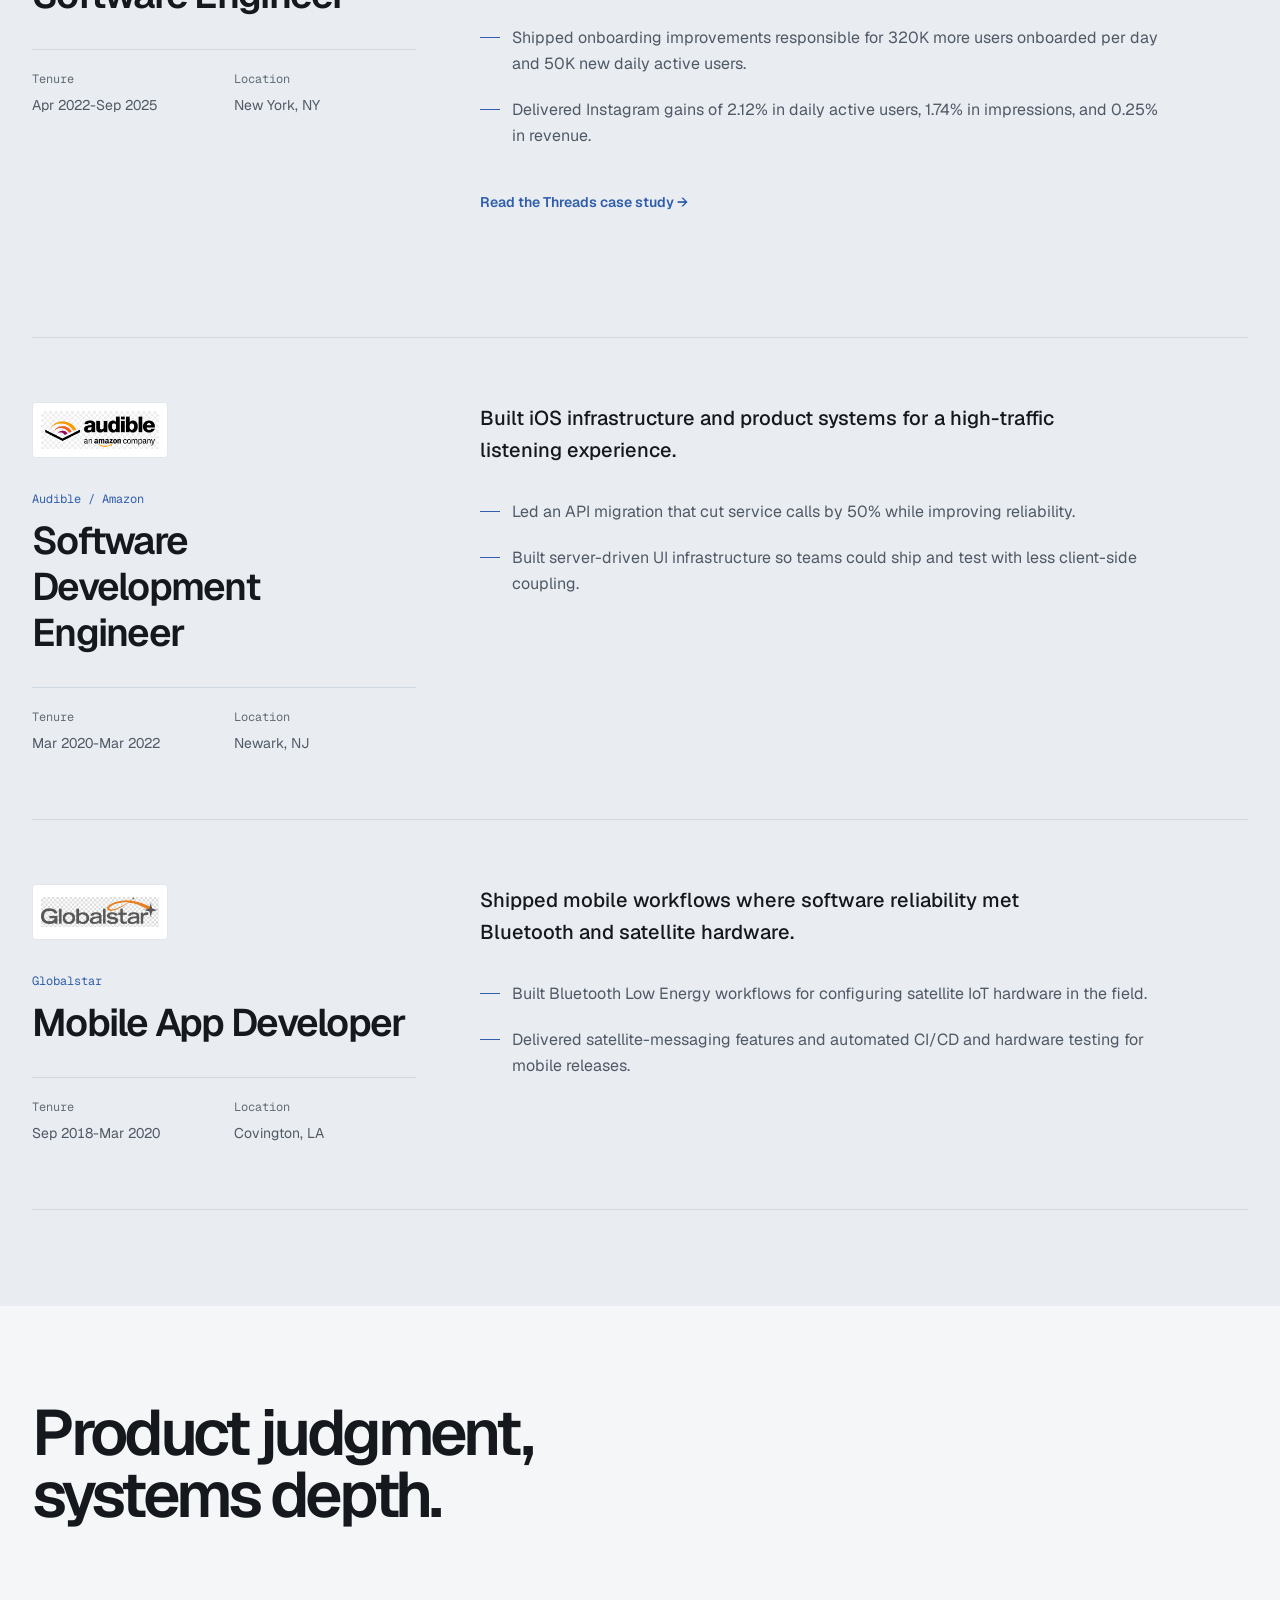
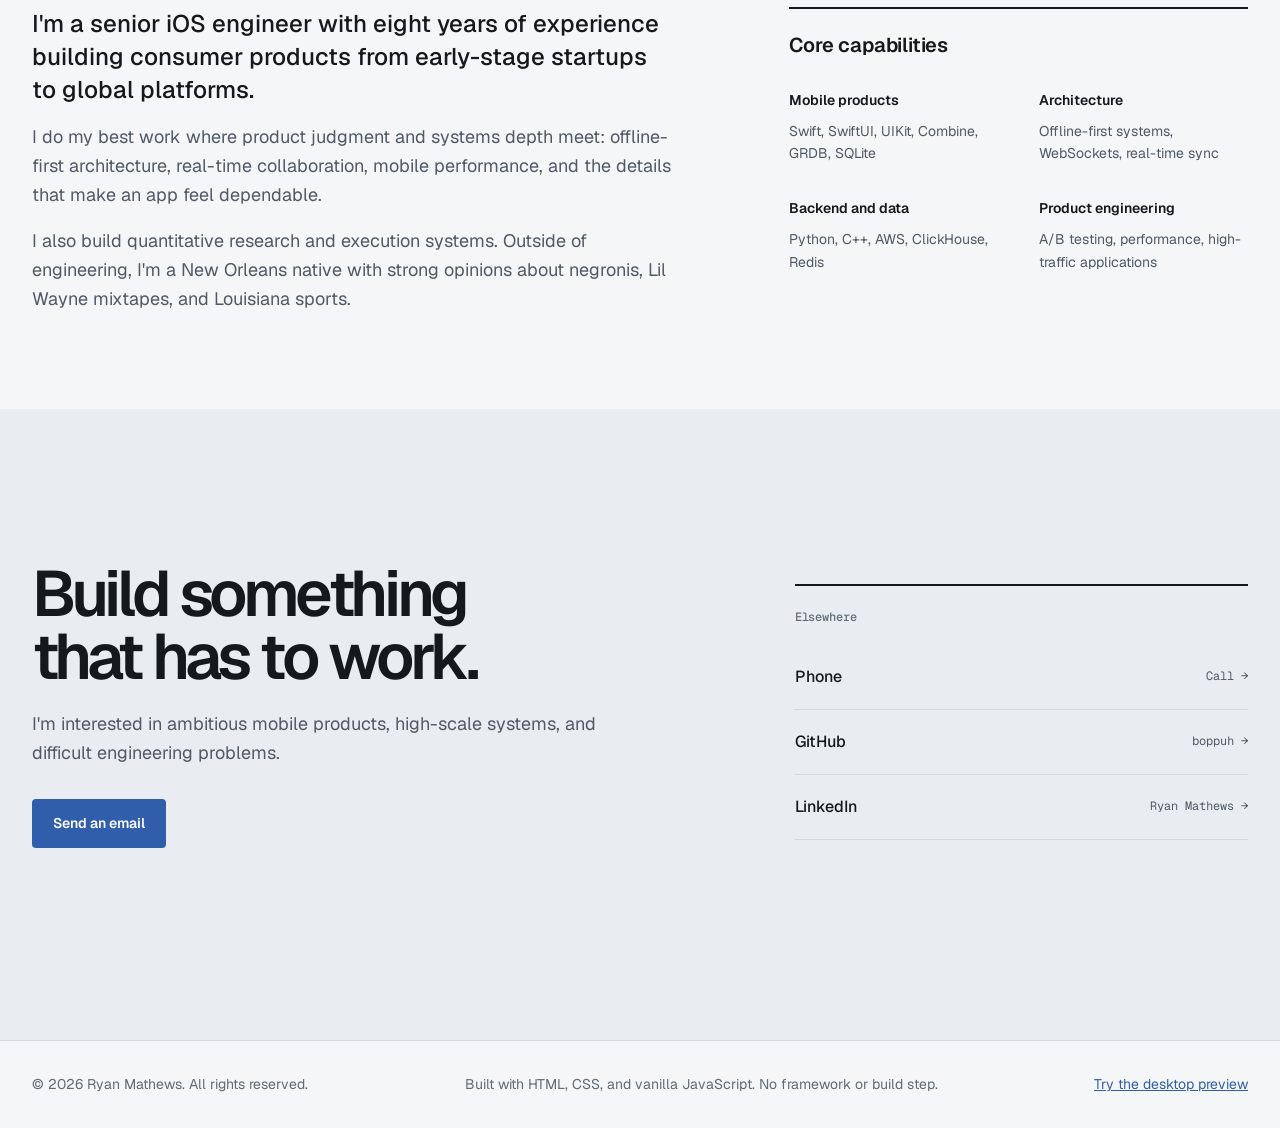
==== commit 59bb8bb9: "Add Windows 95 window management" ====
--- a/index.html
+++ b/index.html
@@ -37,7 +37,7 @@
 
   <!-- Stylesheet -->
   <link rel="stylesheet" href="./styles.css?v=5.0.0">
-  <link rel="stylesheet" href="./desktop.css?v=1">
+  <link rel="stylesheet" href="./desktop.css?v=2">
 
   <script type="application/ld+json">
   {
@@ -120,13 +120,20 @@
         </a>
       </nav>
 
-      <section class="desktop-window desktop-welcome" id="desktop-welcome" aria-labelledby="desktop-welcome-heading" hidden>
-        <header class="desktop-titlebar">
+      <section class="desktop-window desktop-welcome" id="desktop-welcome" aria-labelledby="desktop-welcome-heading" data-desktop-window="welcome" hidden>
+        <header class="desktop-titlebar" tabindex="-1">
           <span><span class="desktop-icon icon-window" aria-hidden="true"></span> Welcome</span>
-          <button class="desktop-button desktop-close" type="button" data-close-window aria-label="Close Welcome">
-            <span aria-hidden="true">×</span>
-          </button>
+          <div class="desktop-title-controls">
+            <button class="desktop-button desktop-move" type="button" data-window-action="move" aria-label="Move Welcome" aria-pressed="false" aria-describedby="desktop-move-help" title="Move Welcome">Move</button>
+            <button class="desktop-button desktop-minimize" type="button" data-window-action="minimize" aria-label="Minimize Welcome" title="Minimize Welcome"></button>
+            <button class="desktop-button desktop-maximize" type="button" data-window-action="maximize" aria-label="Maximize Welcome" title="Maximize Welcome"></button>
+            <button class="desktop-button desktop-close" type="button" data-window-action="close" aria-label="Close Welcome">
+              <span class="desktop-close-symbol" aria-hidden="true">×</span>
+              <span class="desktop-back-label" aria-hidden="true">Back</span>
+            </button>
+          </div>
         </header>
+        <p class="desktop-move-hint" aria-hidden="true">Arrow keys to move. Enter to finish. Escape to cancel.</p>
         <div class="desktop-window-body">
           <div class="desktop-intro">
             <picture>
@@ -446,14 +453,20 @@
     </section>
 
     <!-- About and Capabilities Section -->
-    <section id="about" class="section about-section" aria-labelledby="about-heading">
-      <header class="desktop-titlebar desktop-about-bar" id="desktop-about-bar" hidden>
+    <section id="about" class="section about-section" aria-labelledby="about-heading" data-desktop-window="about">
+      <header class="desktop-titlebar" tabindex="-1" hidden>
         <span><span class="desktop-icon icon-document" aria-hidden="true"></span> About Me.txt</span>
-        <button class="desktop-button desktop-close" type="button" data-close-window aria-label="Back to desktop (close About Me)">
-          <span class="desktop-close-symbol" aria-hidden="true">×</span>
-          <span class="desktop-back-label" aria-hidden="true">Back</span>
-        </button>
+        <div class="desktop-title-controls">
+          <button class="desktop-button desktop-move" type="button" data-window-action="move" aria-label="Move About Me" aria-pressed="false" aria-describedby="desktop-move-help" title="Move About Me">Move</button>
+          <button class="desktop-button desktop-minimize" type="button" data-window-action="minimize" aria-label="Minimize About Me" title="Minimize About Me"></button>
+          <button class="desktop-button desktop-maximize" type="button" data-window-action="maximize" aria-label="Maximize About Me" title="Maximize About Me"></button>
+          <button class="desktop-button desktop-close" type="button" data-window-action="close" aria-label="Close About Me">
+            <span class="desktop-close-symbol" aria-hidden="true">×</span>
+            <span class="desktop-back-label" aria-hidden="true">Back</span>
+          </button>
+        </div>
       </header>
+      <p class="desktop-move-hint" aria-hidden="true">Arrow keys to move. Enter to finish. Escape to cancel.</p>
       <div class="container">
         <header class="about-heading">
           <h2 id="about-heading" tabindex="-1">Product judgment, systems depth.</h2>
@@ -513,6 +526,7 @@
     </section>
 
     <div class="desktop-taskbar" id="desktop-taskbar" hidden>
+      <p class="sr-only" id="desktop-move-help">Use the arrow keys to move the window. Press Enter to finish or Escape to cancel.</p>
       <button class="desktop-button desktop-start" id="desktop-start" type="button" aria-expanded="false" aria-controls="desktop-start-panel">
         <span class="desktop-start-mark" aria-hidden="true">RM</span> Start
       </button>
@@ -529,10 +543,7 @@
           <li class="desktop-start-divider"><a href="?">Read as a page</a></li>
         </ul>
       </nav>
-      <button class="desktop-button desktop-task" id="desktop-task" type="button" hidden>
-        <span class="desktop-icon" id="desktop-task-icon" aria-hidden="true"></span>
-        <span id="desktop-task-label"></span>
-      </button>
+      <nav class="desktop-tasks" id="desktop-tasks" aria-label="Open windows"></nav>
       <a class="desktop-button desktop-reading-link" href="?">Read as a page</a>
     </div>
   </main>
@@ -547,7 +558,7 @@
   </footer>
 
   <!-- Motion runtime and site behavior -->
-  <script src="./desktop.js?v=1"></script>
+  <script src="./desktop.js?v=2"></script>
   <script defer src="./assets/vendor/gsap/gsap.min.js?v=3.15.0"></script>
   <script defer src="./assets/vendor/gsap/ScrollTrigger.min.js?v=3.15.0"></script>
   <script defer src="./script.js?v=5.0.1"></script>
--- a/desktop.css
+++ b/desktop.css
@@ -24,16 +24,23 @@
   text-decoration: underline;
 }
 
+.desktop-move-hint {
+  display: none;
+}
+
 @media screen {
   .desktop-mode > .site-header,
   .desktop-mode > .site-footer,
   .desktop-mode #main > .hero,
   .desktop-mode #main > .section:not(#about),
-  .desktop-mode #main:not([data-desktop-window="about"]) > #about {
+  .desktop-mode #about:not([data-window-state="open"]),
+  .desktop-mode .desktop-welcome:not([data-window-state="open"]) {
     display: none;
   }
 
   .desktop-mode #main {
+    position: relative;
+    isolation: isolate;
     display: grid;
     grid-template-columns: 9rem minmax(0, 1fr);
     grid-template-rows: minmax(0, 1fr) auto;
@@ -80,6 +87,11 @@
     background: var(--desktop-blue);
   }
 
+  .desktop-shortcuts a:focus-visible {
+    outline: 2px dotted #fff;
+    outline-offset: -2px;
+  }
+
   .desktop-icon {
     display: inline-block;
     width: 2rem;
@@ -103,17 +115,64 @@
     box-shadow: var(--desktop-raised);
   }
 
-  .desktop-welcome:not([hidden]),
-  .desktop-mode #main[data-desktop-window="about"] > #about {
-    grid-area: 1 / 2;
+  .desktop-mode [data-window-state="open"]:not([hidden]) {
+    grid-area: 1 / 1 / 2 / -1;
     display: flex;
     flex-direction: column;
-    align-self: start;
-    justify-self: center;
-    width: min(47rem, calc(100% - 2rem));
     min-height: 0;
-    margin: clamp(1rem, 8dvh, 5rem) 1rem 1rem;
-    max-height: calc(100% - clamp(1rem, 8dvh, 5rem) - 1rem);
+  }
+
+  @media (min-width: 48rem) {
+    .desktop-mode #main:has([data-active][data-maximized]) .desktop-shortcuts {
+      visibility: hidden;
+    }
+
+    .desktop-shortcuts:focus-within {
+      z-index: 99;
+      background: var(--desktop-wallpaper);
+    }
+
+    .desktop-mode [data-window-state="open"]:not([hidden]) {
+      --window-width: min(47rem, calc(100% - 14rem));
+      --window-top: clamp(0.5rem, 8dvh, 5rem);
+      position: absolute;
+      inset: var(--window-y, calc(var(--window-top) + var(--window-offset, 0px))) auto auto
+        var(--window-x, calc((100% + 7.5rem - var(--window-width)) / 2 + var(--window-offset, 0px)));
+      z-index: var(--window-z, 1);
+      width: var(--window-width);
+      max-height: calc(100% - var(--window-top) - 2rem);
+    }
+
+    .desktop-mode #about {
+      --window-offset: 1.5rem;
+    }
+
+    .desktop-mode [data-window-state="open"][data-maximized] {
+      inset: 0.375rem;
+      width: auto;
+      max-height: none;
+    }
+
+    .desktop-mode [data-window-state="open"]:not([data-maximized]) .desktop-titlebar {
+      cursor: move;
+      touch-action: none;
+      user-select: none;
+    }
+
+    .desktop-mode [data-moving] {
+      outline: 2px dashed var(--desktop-light);
+      outline-offset: 2px;
+    }
+
+    .desktop-mode [data-moving] .desktop-move-hint {
+      display: block;
+      flex: none;
+      margin: 0;
+      padding: 0.25rem 0.5rem;
+      background: var(--desktop-blue);
+      color: #fff;
+      font-size: 0.8125rem;
+    }
   }
 
   .desktop-titlebar:not([hidden]) {
@@ -133,6 +192,10 @@
     display: flex;
     align-items: center;
     gap: 0.375rem;
+  }
+
+  .desktop-mode [data-window-state="open"]:not([data-active]) .desktop-titlebar {
+    background: #515151;
   }
 
   .desktop-titlebar .desktop-icon,
@@ -166,8 +229,12 @@
     color: var(--desktop-ink);
   }
 
-  .desktop-button:is(:active, [aria-expanded="true"]),
-  .desktop-task {
+  .desktop-button:disabled {
+    color: var(--desktop-muted);
+    cursor: default;
+  }
+
+  .desktop-button:is(:active, [aria-expanded="true"], [aria-pressed="true"]) {
     box-shadow: var(--desktop-sunken);
   }
 
@@ -177,10 +244,54 @@
     outline-offset: -5px;
   }
 
-  .desktop-close {
+  .desktop-title-controls {
+    display: flex;
+    flex: none;
+    gap: 0.125rem;
+  }
+
+  .desktop-title-controls .desktop-button {
     min-width: 2rem;
     min-height: 1.75rem;
     padding: 0;
+  }
+
+  .desktop-title-controls .desktop-move {
+    padding-inline: 0.5rem;
+  }
+
+  .desktop-minimize::before {
+    width: 0.625rem;
+    height: 0.125rem;
+    margin-top: 0.5rem;
+    background: currentColor;
+    content: "";
+  }
+
+  .desktop-maximize::before,
+  [data-maximized] .desktop-maximize::after {
+    width: 0.625rem;
+    height: 0.5625rem;
+    border: 1px solid currentColor;
+    border-top-width: 2px;
+    content: "";
+  }
+
+  [data-maximized] .desktop-maximize {
+    position: relative;
+  }
+
+  [data-maximized] .desktop-maximize::before {
+    transform: translate(2px, -2px);
+  }
+
+  [data-maximized] .desktop-maximize::after {
+    position: absolute;
+    transform: translate(-2px, 2px);
+    background: var(--desktop-surface);
+  }
+
+  .desktop-close {
     font-size: 1.25rem;
   }
 
@@ -199,6 +310,11 @@
     overscroll-behavior: contain;
   }
 
+  [data-maximized] .desktop-window-body,
+  .desktop-mode #about[data-maximized] > .container {
+    flex: 1;
+  }
+
   .desktop-intro {
     display: grid;
     grid-template-columns: clamp(5rem, 14vw, 9rem) minmax(0, 1fr);
@@ -321,6 +437,7 @@
 
   .desktop-mode #about .about-editorial {
     display: block;
+    max-width: 58rem;
   }
 
   .desktop-mode #about .about-copy p {
@@ -353,6 +470,7 @@
 
   .desktop-taskbar:not([hidden]) {
     position: relative;
+    z-index: 100;
     grid-area: 2 / 1 / 3 / -1;
     display: flex;
     align-items: center;
@@ -383,9 +501,21 @@
     display: none;
   }
 
+  .desktop-tasks {
+    display: flex;
+    flex: 1 1 auto;
+    flex-wrap: wrap;
+    gap: 0.375rem;
+    min-width: 0;
+  }
+
+  .desktop-tasks:not(:has(.desktop-task:not([hidden]))) {
+    display: none;
+  }
+
   .desktop-task {
+    flex: 0 1 11rem;
     justify-content: flex-start;
-    width: min(11rem, 100%);
     min-width: 0;
   }
 
@@ -462,14 +592,14 @@
       width: 100%;
     }
 
-    .desktop-welcome:not([hidden]),
-    .desktop-mode #main[data-desktop-window="about"] > #about {
+    .desktop-mode [data-window-state="open"]:not([data-active]) {
+      display: none;
+    }
+
+    .desktop-mode [data-window-state="open"][data-active]:not([hidden]) {
       grid-area: 1 / 1;
       align-self: stretch;
-      width: auto;
-      max-height: none;
       margin: 0.375rem;
-      justify-self: stretch;
     }
 
     .desktop-window-body,
@@ -477,17 +607,19 @@
       flex: 1;
     }
 
-    .desktop-close {
+    .desktop-title-controls .desktop-button {
       min-width: 2.75rem;
       min-height: 2.75rem;
     }
 
-    .desktop-about-bar .desktop-close {
+    .desktop-title-controls .desktop-close {
       padding-inline: 0.75rem;
       font-size: 0.875rem;
     }
 
-    .desktop-about-bar .desktop-close-symbol {
+    .desktop-move,
+    .desktop-maximize,
+    .desktop-close-symbol {
       display: none;
     }
 
@@ -497,6 +629,23 @@
 
     .desktop-button:not(.desktop-close) {
       min-height: 2.75rem;
+    }
+
+    .desktop-taskbar:not([hidden]) {
+      flex-wrap: wrap;
+    }
+
+    .desktop-tasks {
+      order: 1;
+      flex: 0 1 100%;
+    }
+
+    .desktop-task {
+      flex: 1 1 0;
+    }
+
+    .desktop-start-panel:not([hidden]) {
+      max-height: calc(100dvh - 8rem - env(safe-area-inset-bottom));
     }
   }
 
@@ -522,6 +671,24 @@
     .desktop-start-banner {
       background: Highlight;
       color: HighlightText;
+    }
+
+    .desktop-mode [data-window-state="open"]:not([data-active]) .desktop-titlebar {
+      background: Canvas;
+      color: CanvasText;
+    }
+
+    .desktop-task[aria-pressed="true"] {
+      background: Highlight;
+      color: HighlightText;
+    }
+
+    .desktop-minimize::before {
+      border-bottom: 2px solid ButtonText;
+    }
+
+    .desktop-mode [data-moving] {
+      outline-color: Highlight;
     }
   }
 }
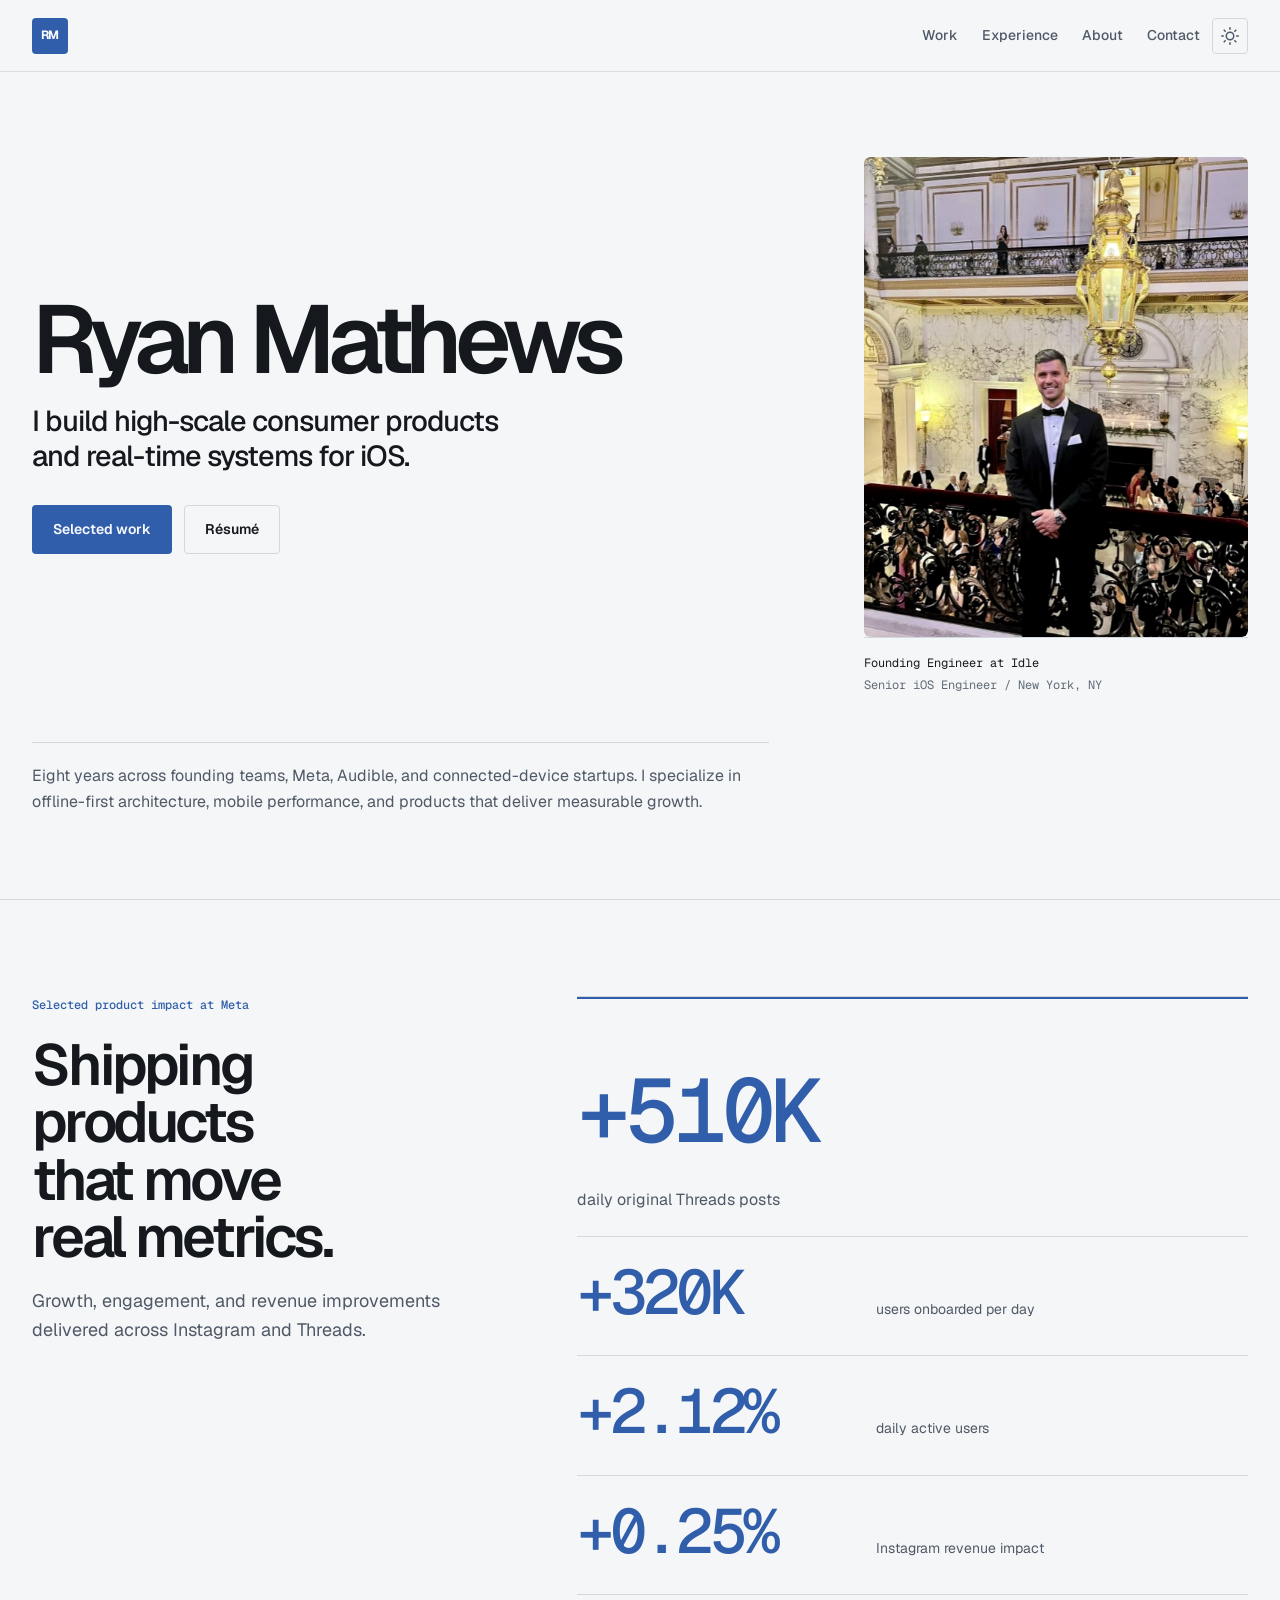
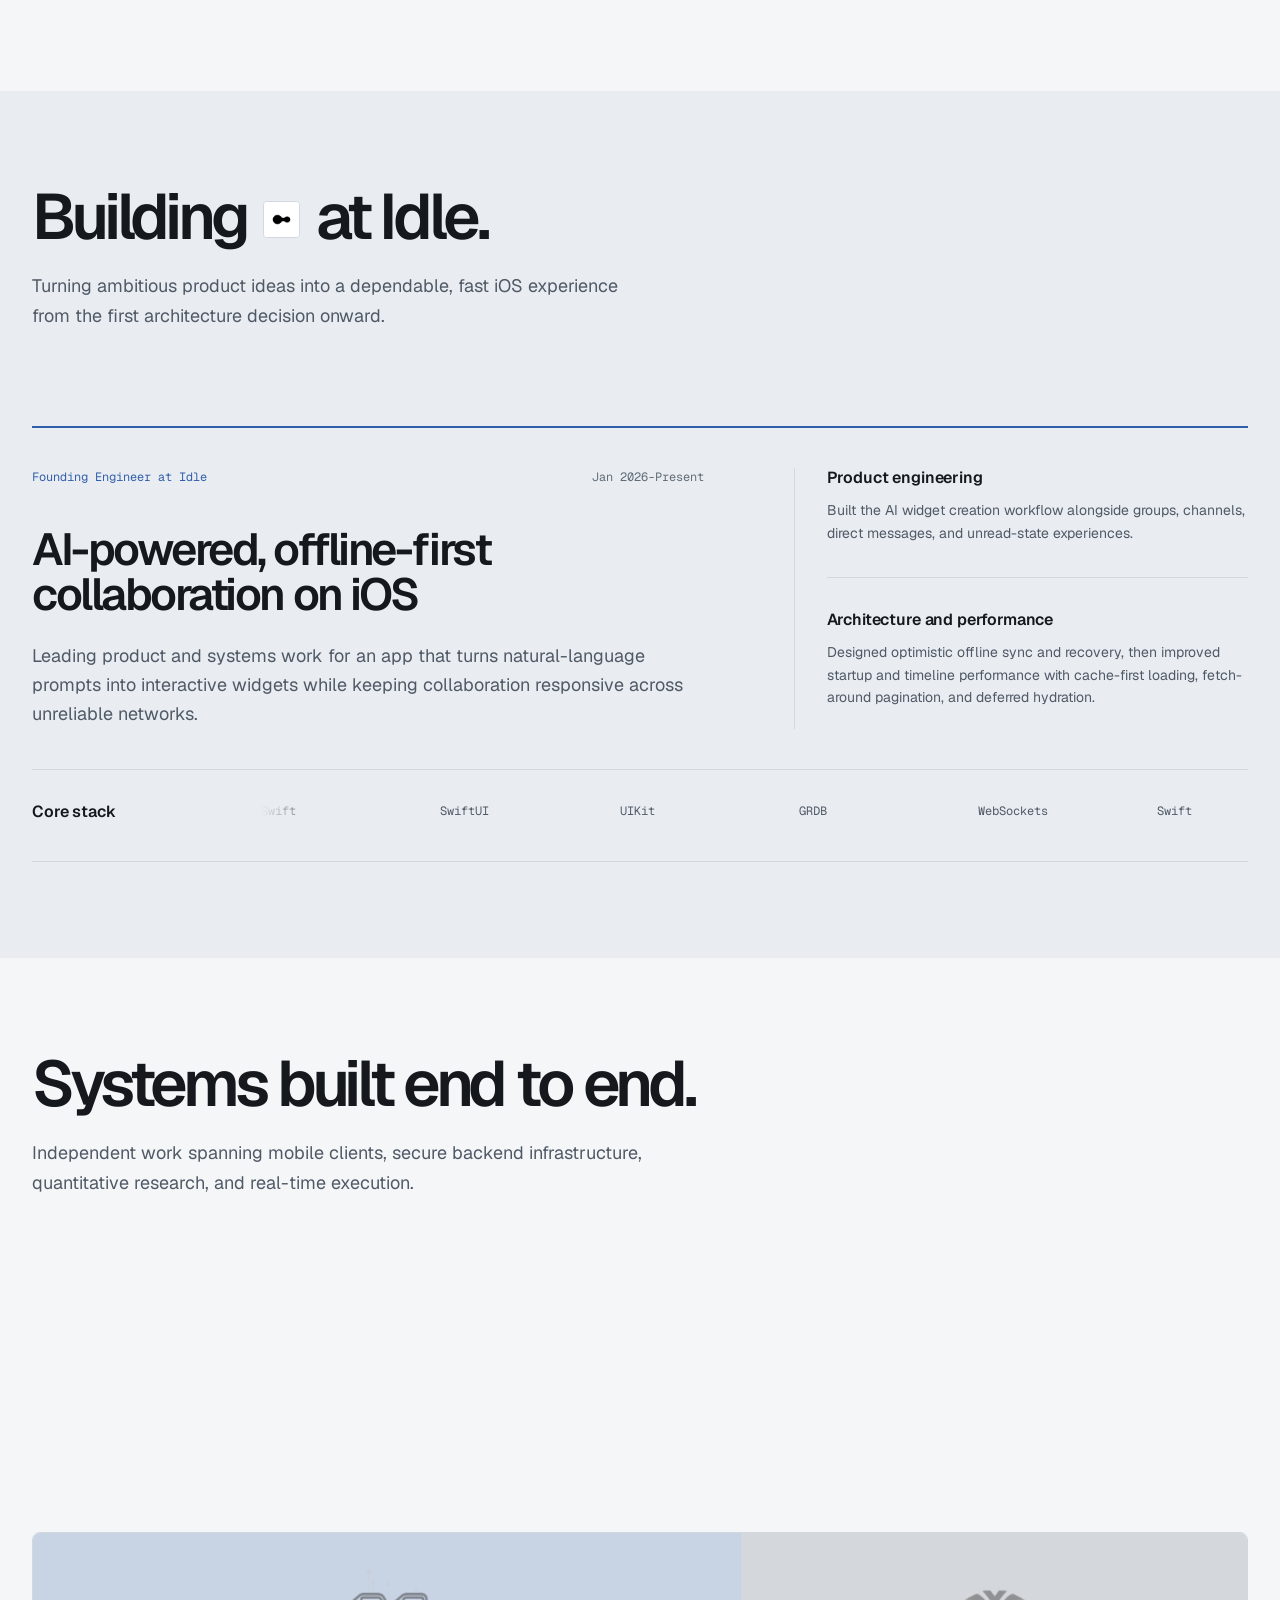
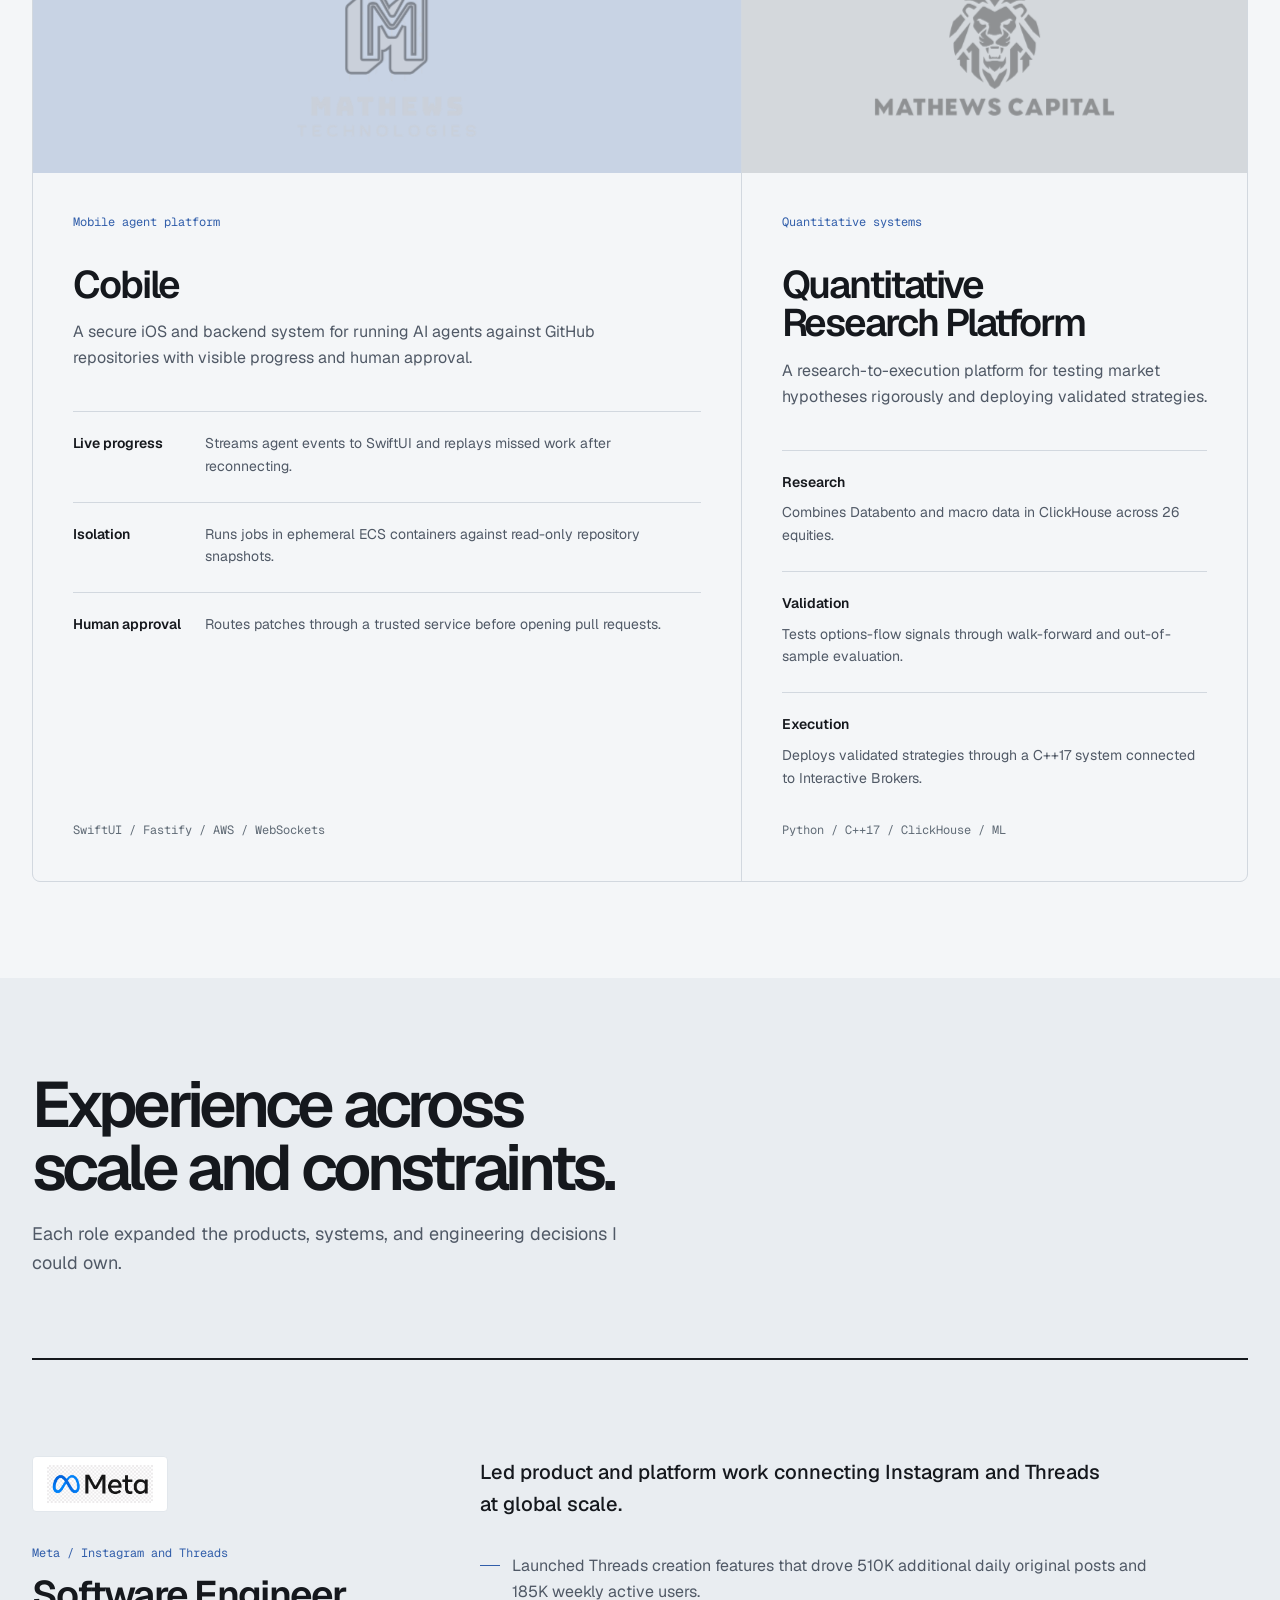
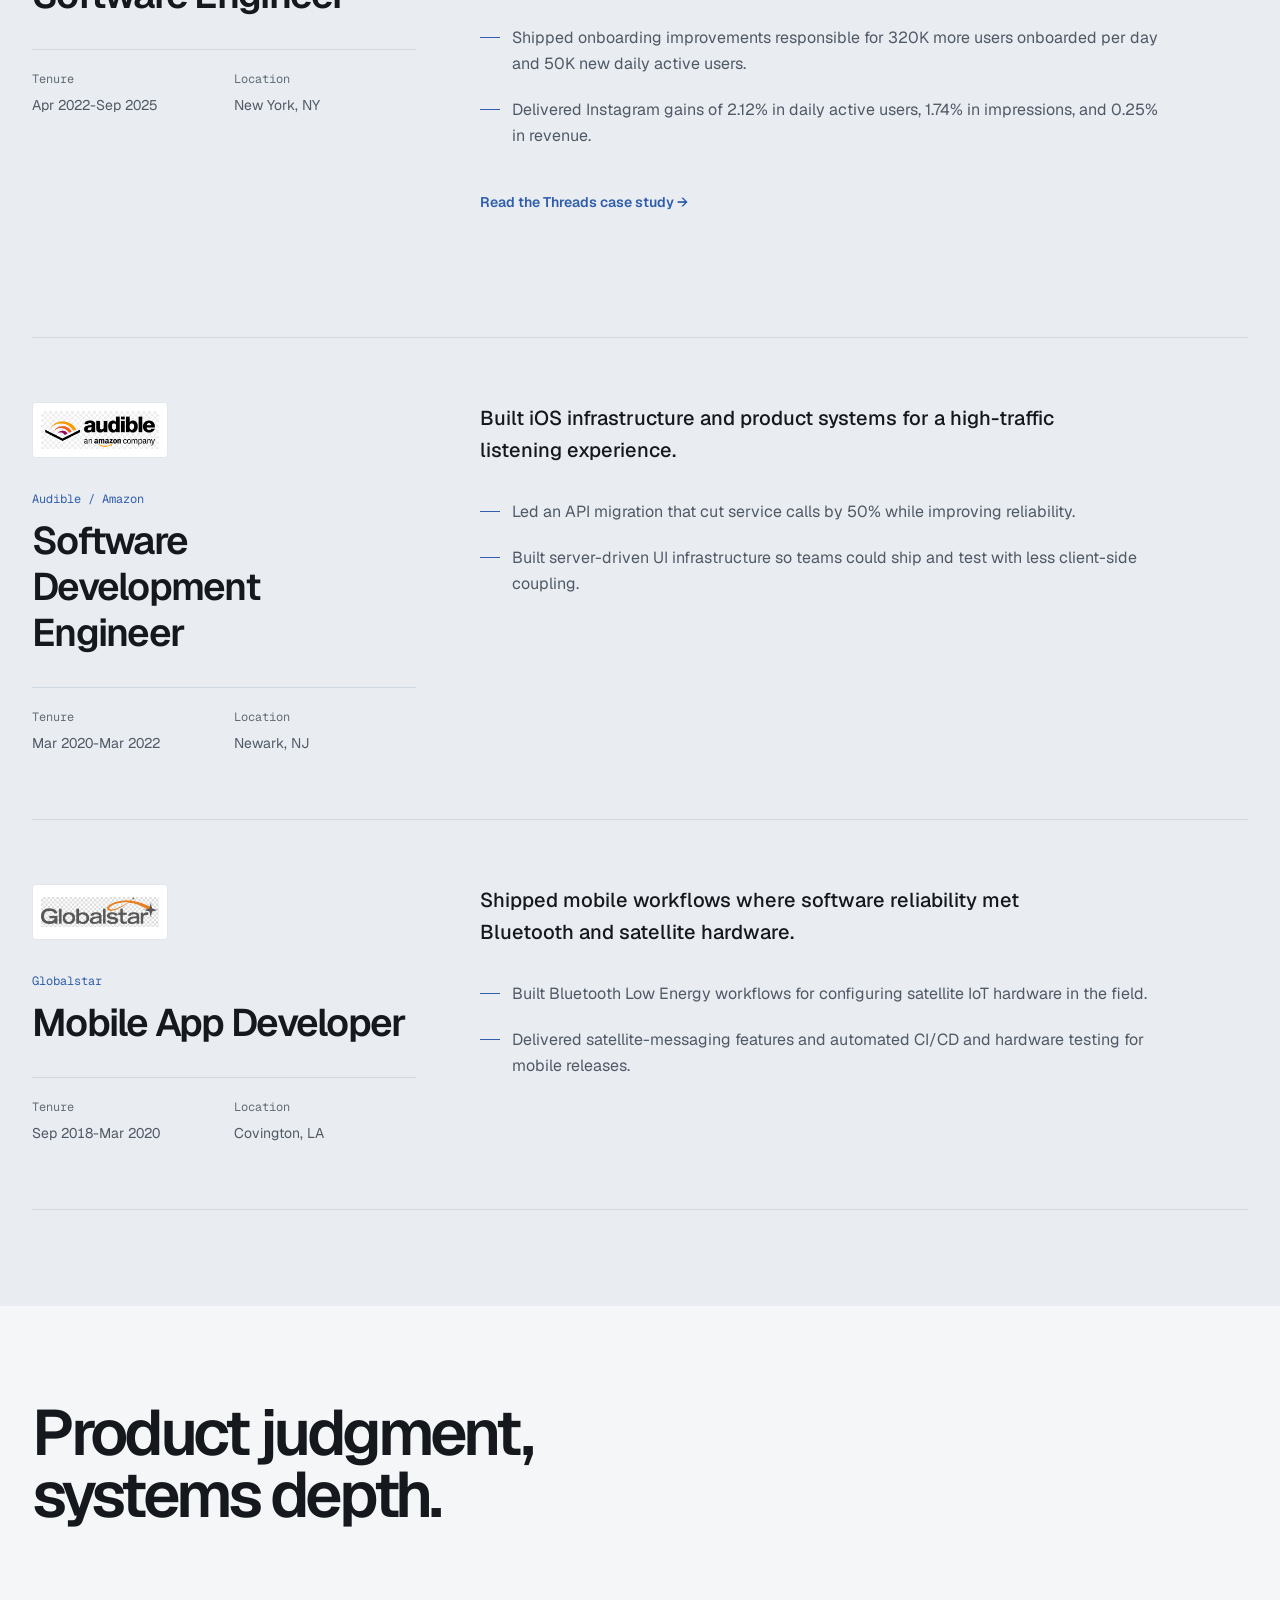
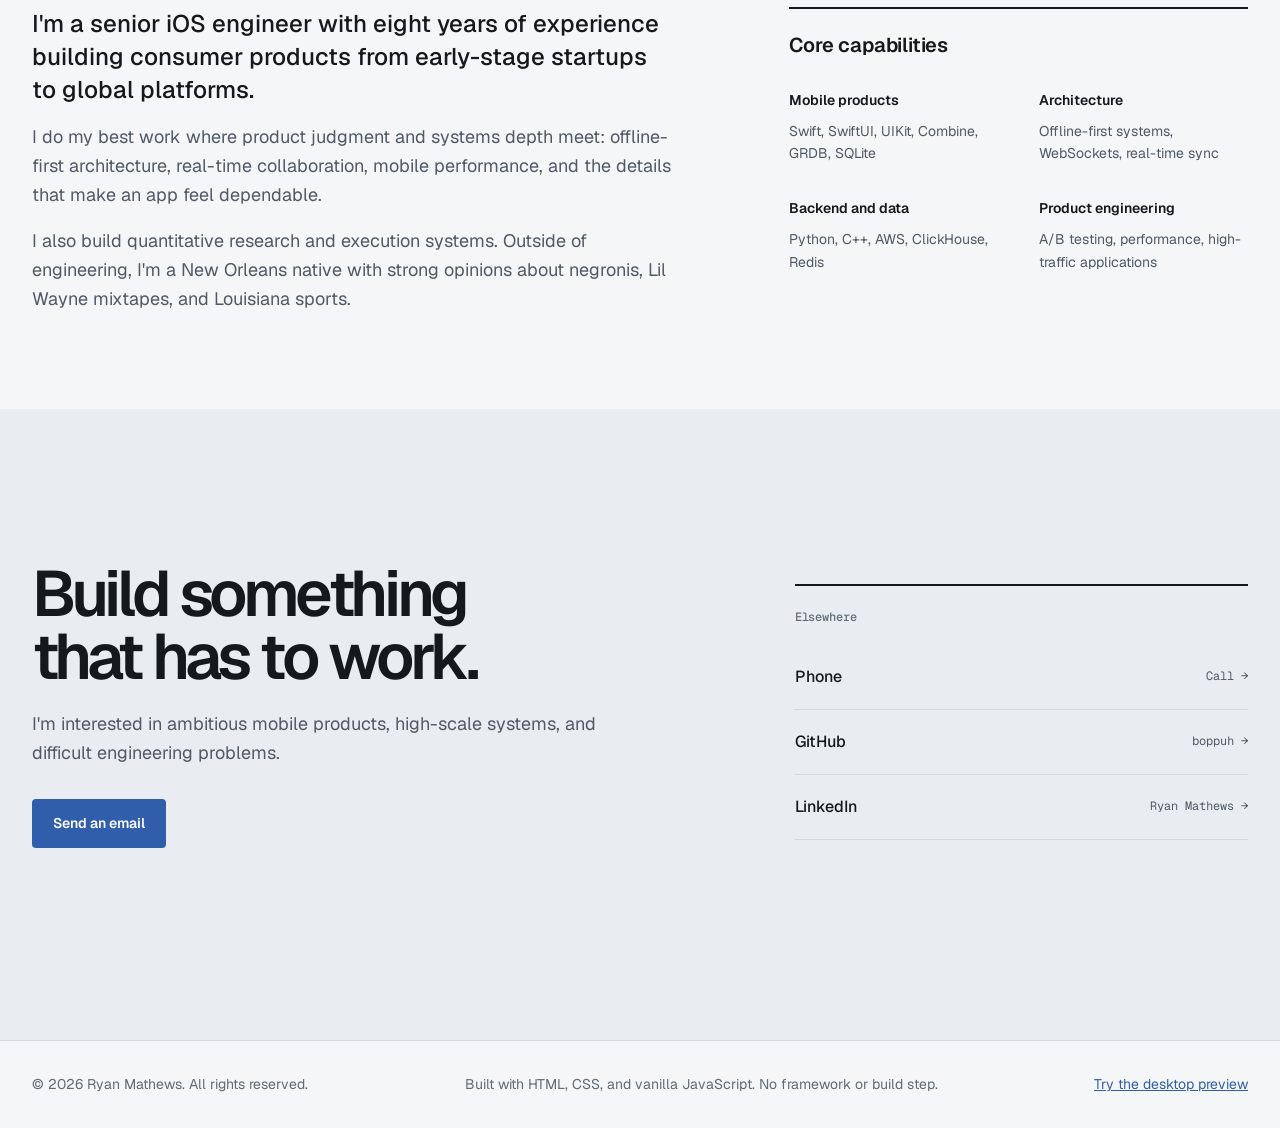
==== commit 0450144a: "Sync desktop history when switching windows" ====
--- a/index.html
+++ b/index.html
@@ -558,7 +558,7 @@
   </footer>
 
   <!-- Motion runtime and site behavior -->
-  <script src="./desktop.js?v=2"></script>
+  <script src="./desktop.js?v=2.0.1"></script>
   <script defer src="./assets/vendor/gsap/gsap.min.js?v=3.15.0"></script>
   <script defer src="./assets/vendor/gsap/ScrollTrigger.min.js?v=3.15.0"></script>
   <script defer src="./script.js?v=5.0.1"></script>
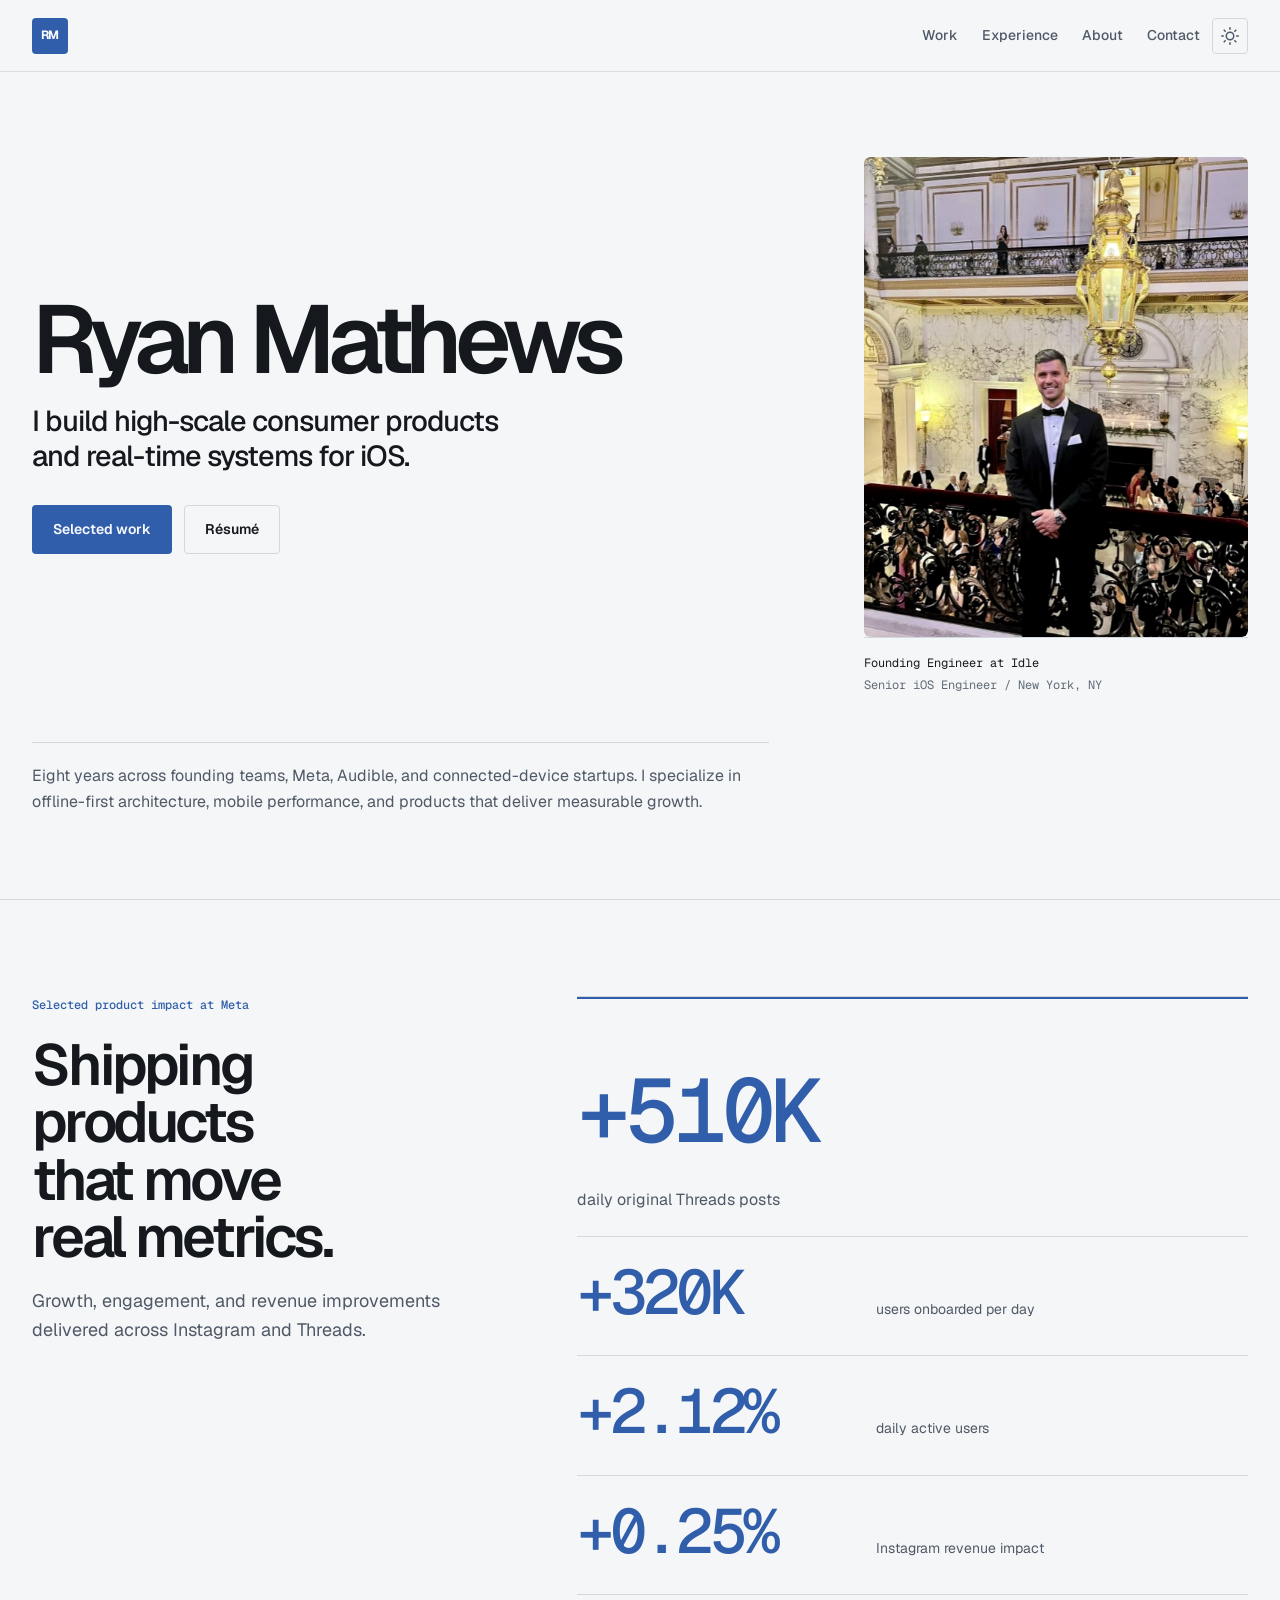
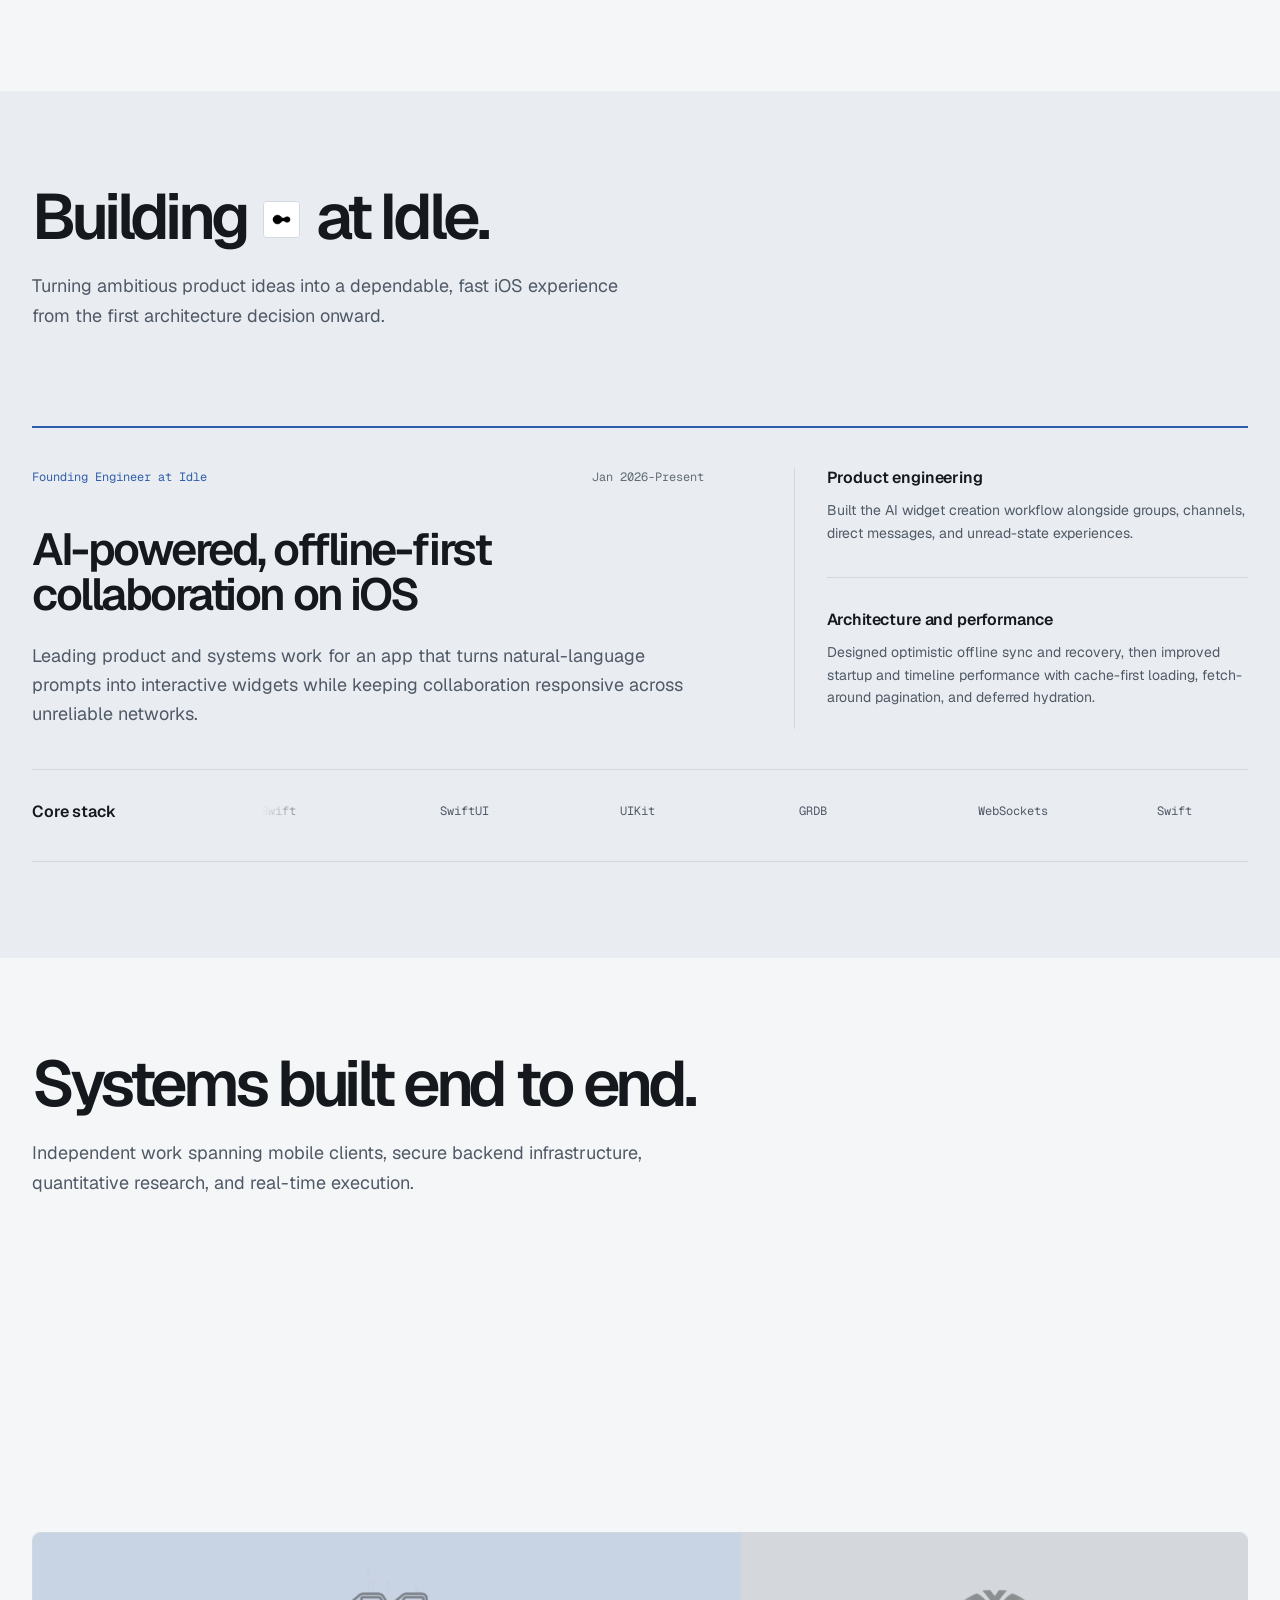
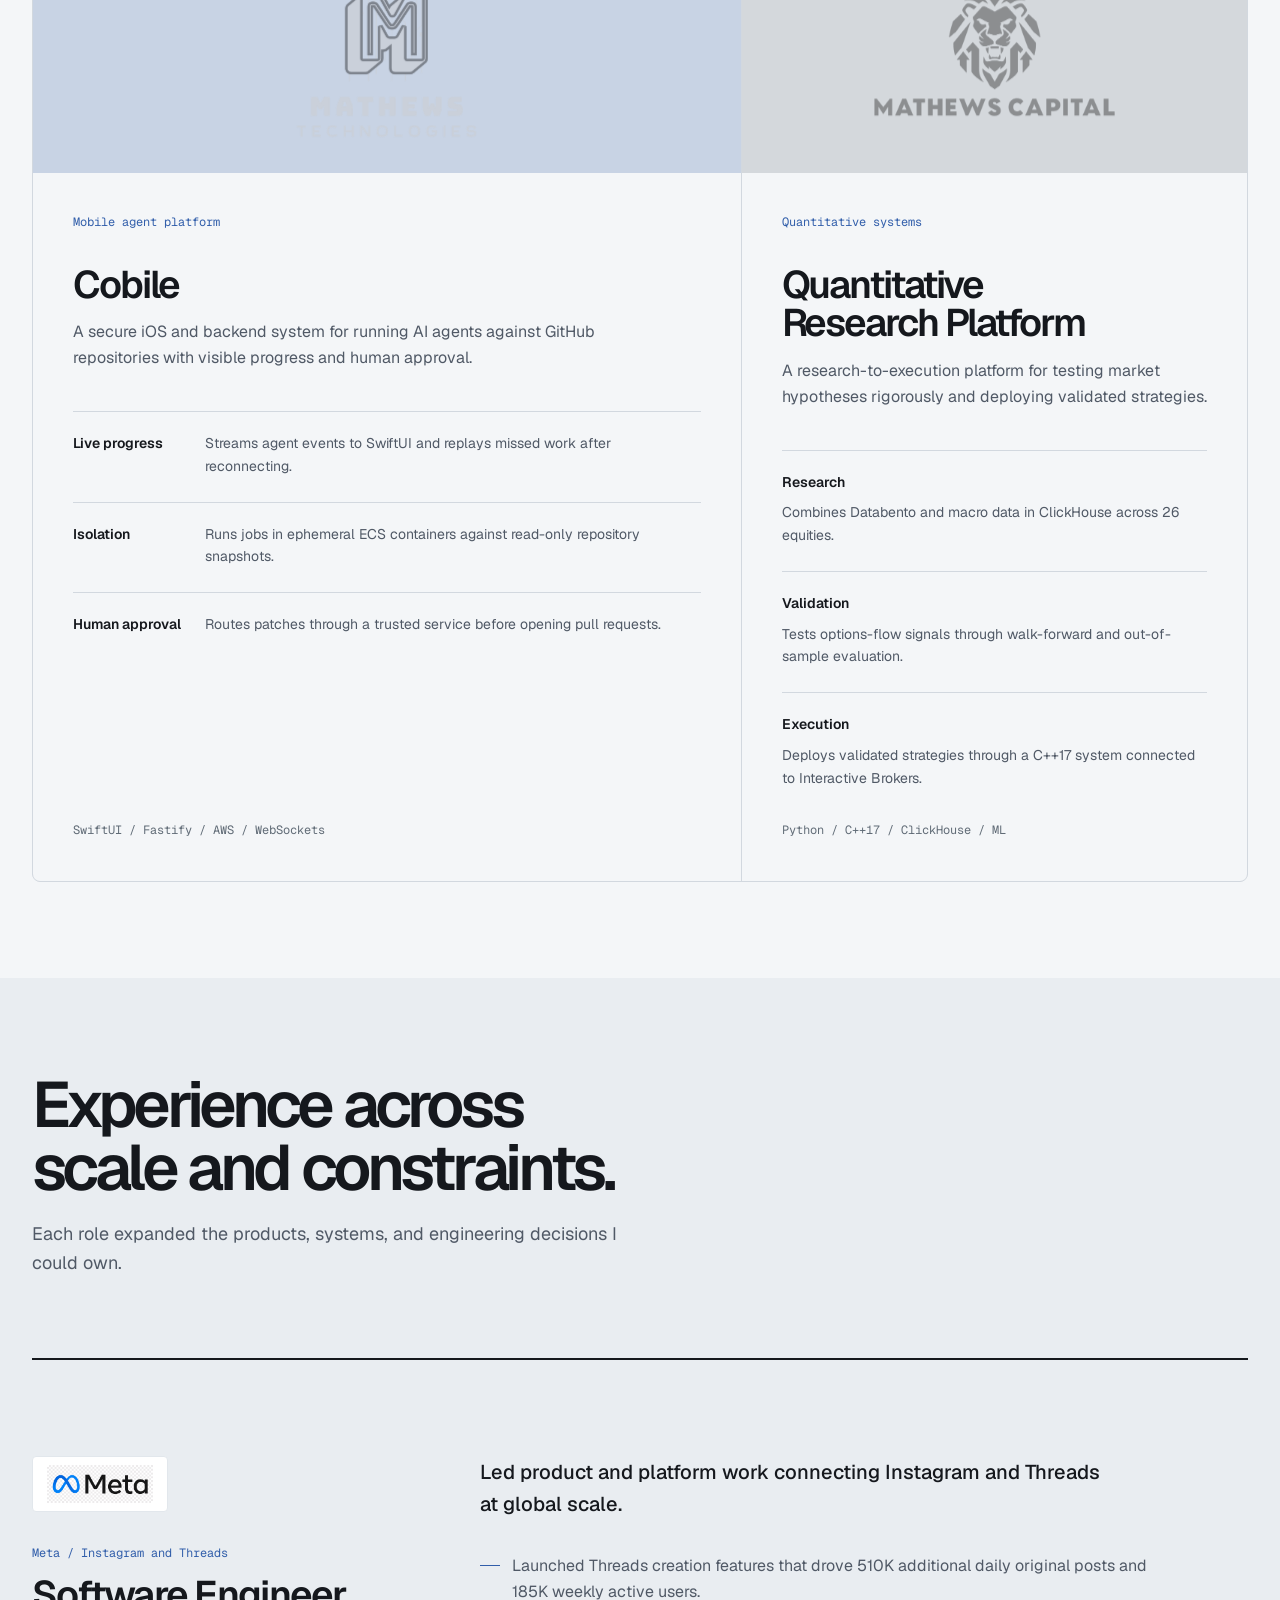
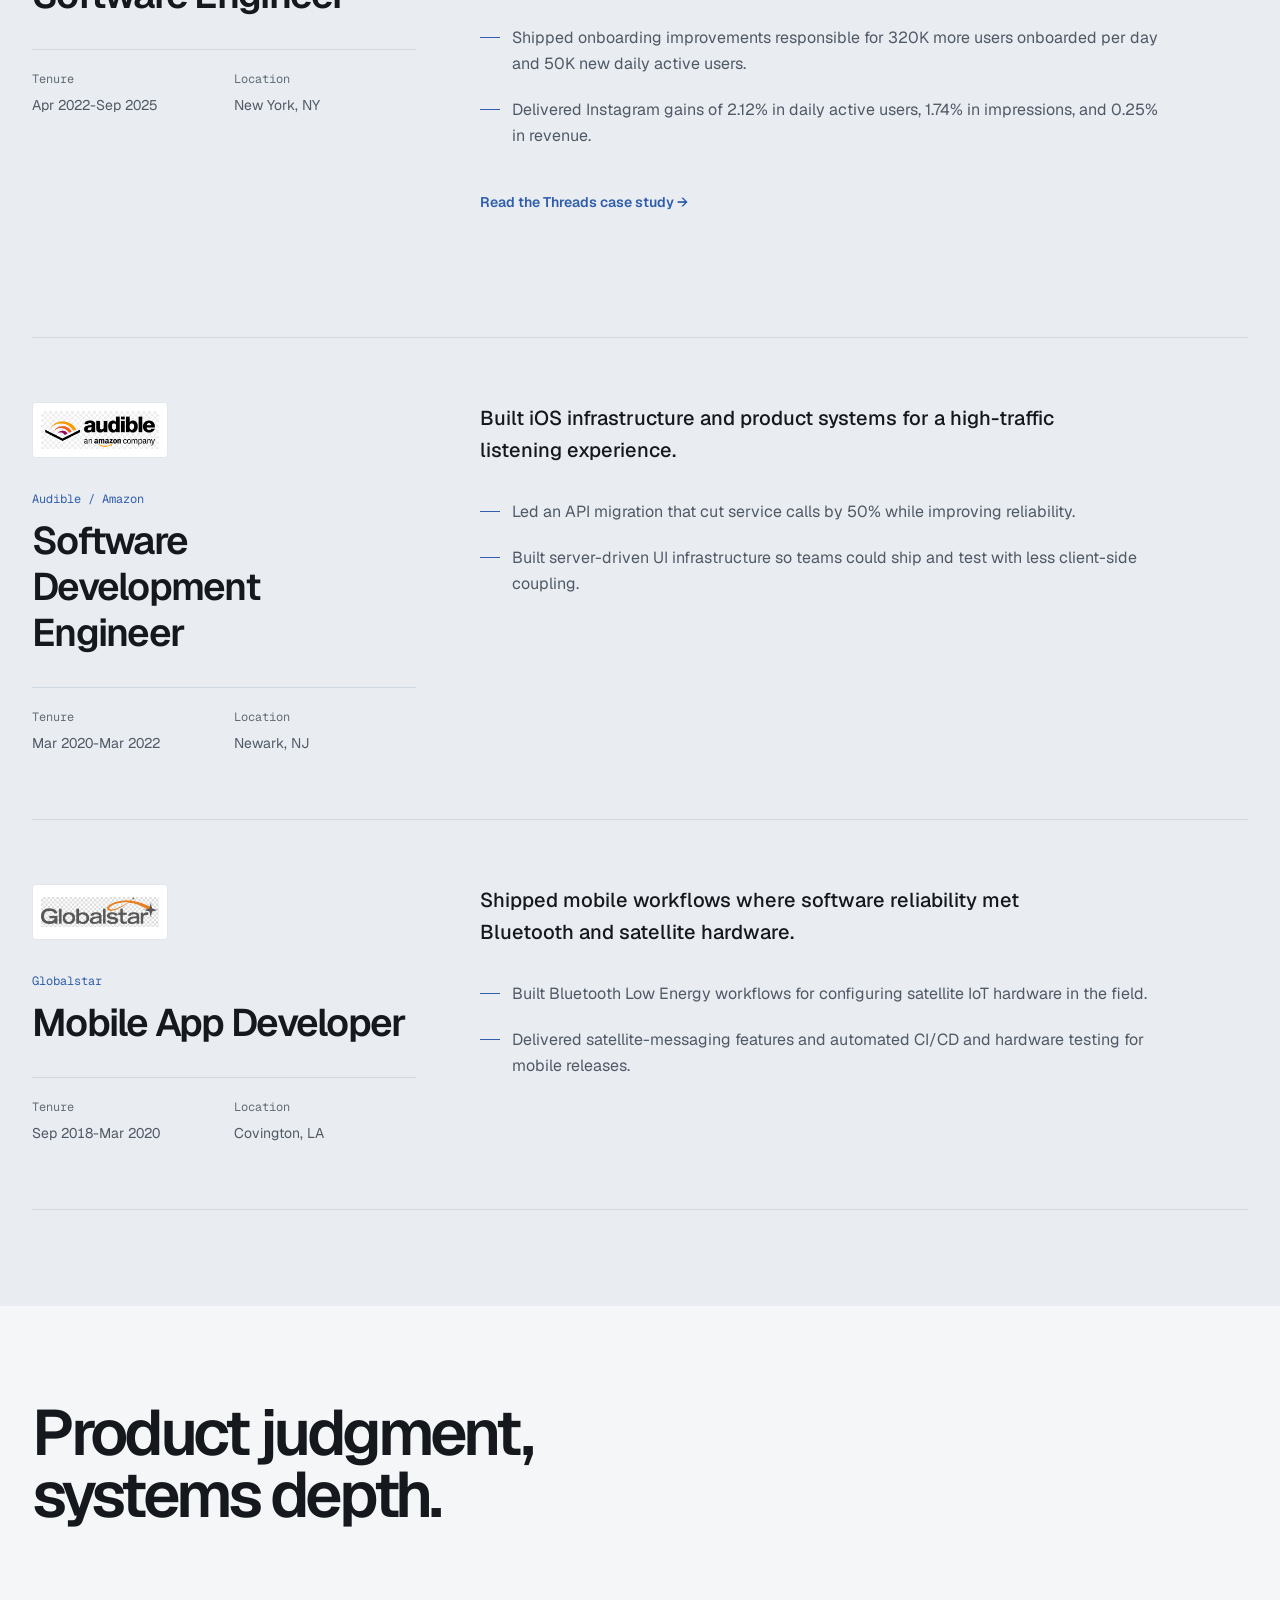
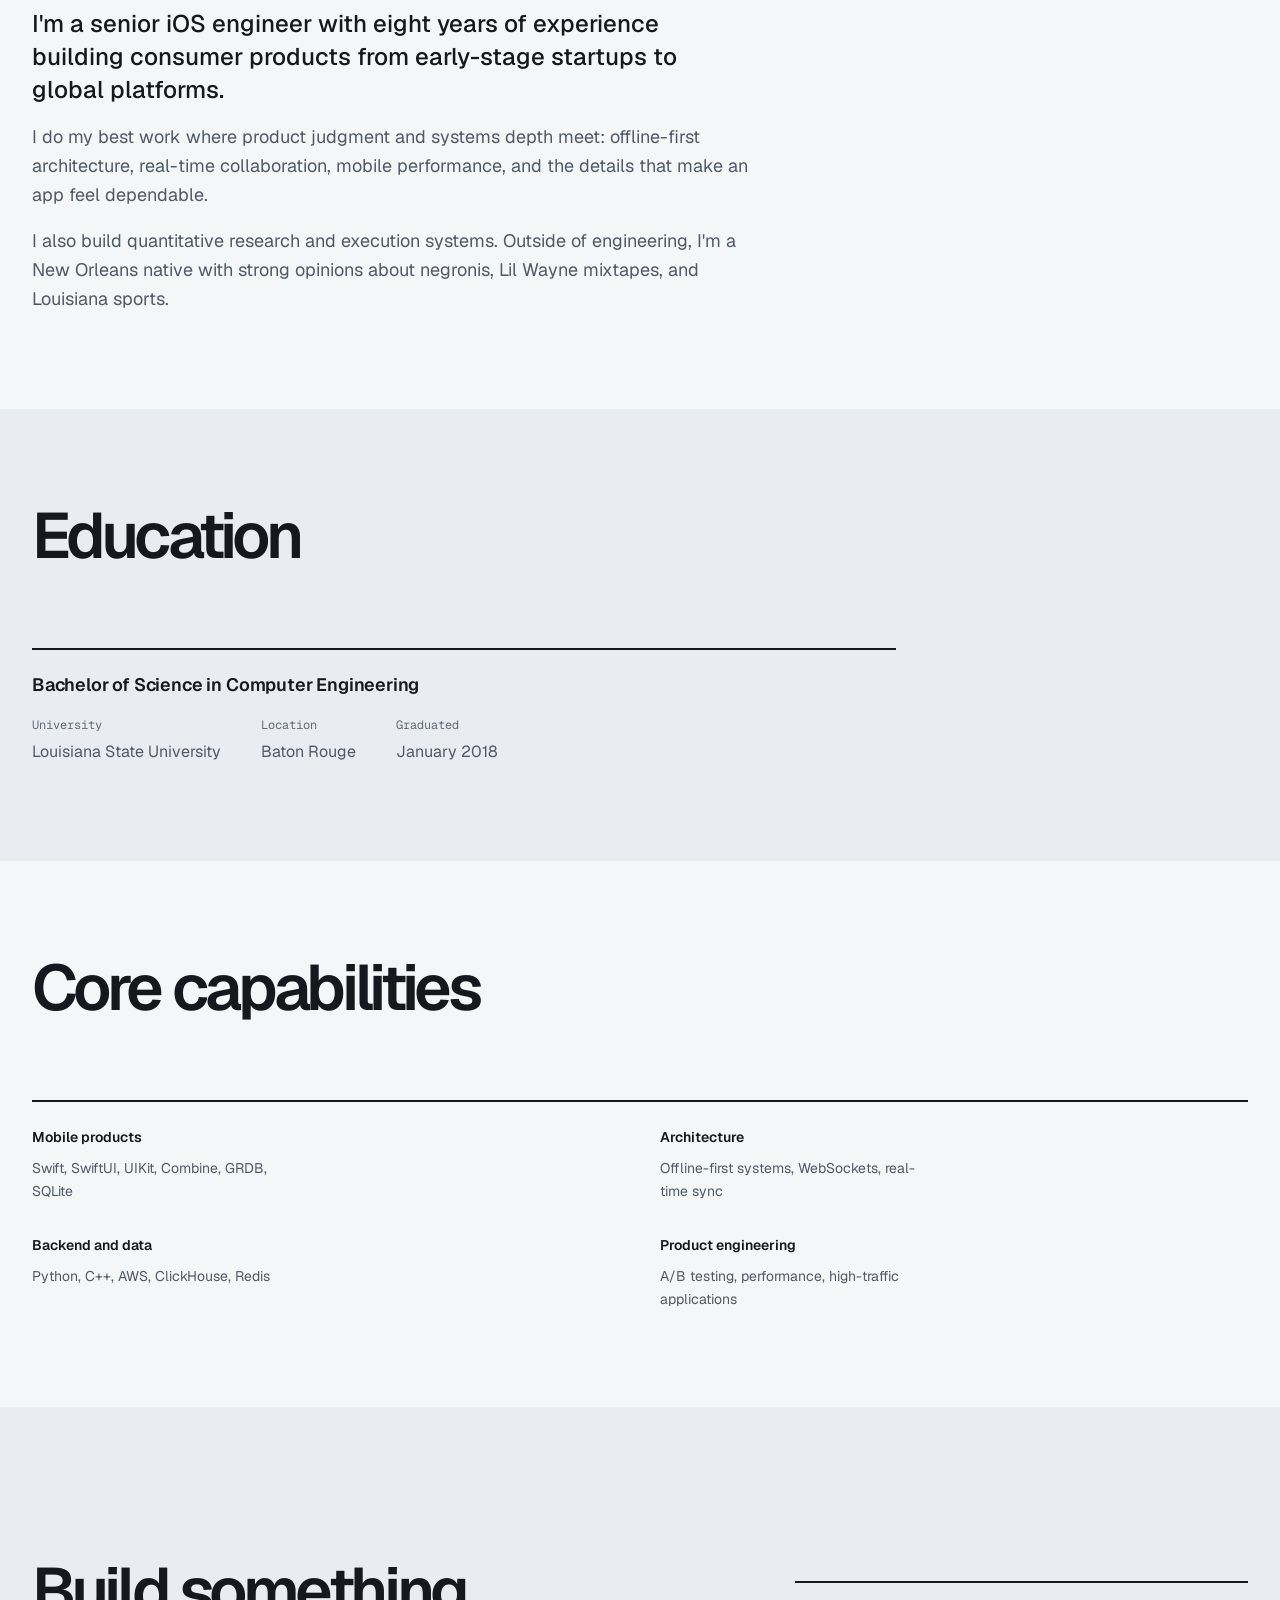
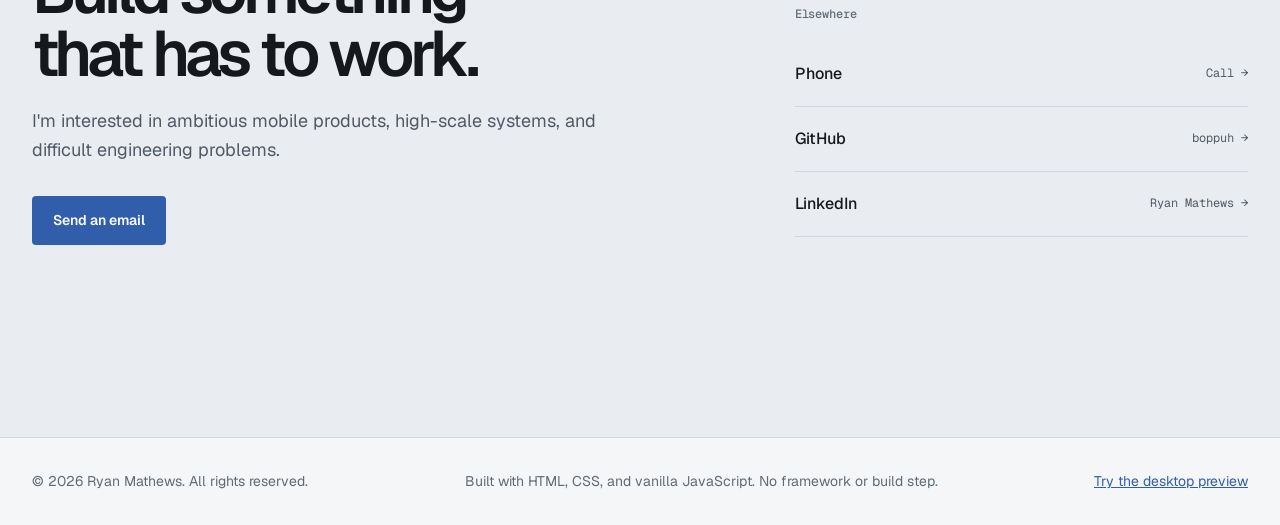
==== commit 800950c3: "Bring portfolio sections into the Windows 95 desktop" ====
--- a/index.html
+++ b/index.html
@@ -36,8 +36,8 @@
   <link rel="preload" as="image" href="./assets/me-640.avif" type="image/avif">
 
   <!-- Stylesheet -->
-  <link rel="stylesheet" href="./styles.css?v=5.0.0">
-  <link rel="stylesheet" href="./desktop.css?v=2">
+  <link rel="stylesheet" href="./styles.css?v=5.1.0">
+  <link rel="stylesheet" href="./desktop.css?v=3">
 
   <script type="application/ld+json">
   {
@@ -106,34 +106,31 @@
         <a href="#about" data-open-window="about">
           <span class="desktop-icon icon-document" aria-hidden="true"></span><span>About Me</span>
         </a>
-        <a href="?#highlights">
+        <a href="#highlights" data-open-window="highlights">
           <span class="desktop-icon icon-award" aria-hidden="true"></span><span>Key Highlights</span>
         </a>
-        <a href="?#experience">
+        <a href="#experience" data-open-window="experience">
           <span class="desktop-icon icon-cabinet" aria-hidden="true"></span><span>Work Experience</span>
         </a>
-        <a href="?#projects">
+        <a href="#projects" data-open-window="projects">
           <span class="desktop-icon icon-folder" aria-hidden="true"></span><span>Projects</span>
+        </a>
+        <a href="#education" data-open-window="education">
+          <span class="desktop-icon icon-document" aria-hidden="true"></span><span>Education</span>
+        </a>
+        <a href="#skills" data-open-window="skills">
+          <span class="desktop-icon icon-window" aria-hidden="true"></span><span>My Computer</span>
         </a>
         <a href="./resume.pdf">
           <span class="desktop-icon icon-document" aria-hidden="true"></span><span>Résumé.pdf</span>
         </a>
+        <a href="#contact" data-open-window="contact">
+          <span class="desktop-icon icon-document" aria-hidden="true"></span><span>Contact</span>
+        </a>
       </nav>
 
-      <section class="desktop-window desktop-welcome" id="desktop-welcome" aria-labelledby="desktop-welcome-heading" data-desktop-window="welcome" hidden>
-        <header class="desktop-titlebar" tabindex="-1">
-          <span><span class="desktop-icon icon-window" aria-hidden="true"></span> Welcome</span>
-          <div class="desktop-title-controls">
-            <button class="desktop-button desktop-move" type="button" data-window-action="move" aria-label="Move Welcome" aria-pressed="false" aria-describedby="desktop-move-help" title="Move Welcome">Move</button>
-            <button class="desktop-button desktop-minimize" type="button" data-window-action="minimize" aria-label="Minimize Welcome" title="Minimize Welcome"></button>
-            <button class="desktop-button desktop-maximize" type="button" data-window-action="maximize" aria-label="Maximize Welcome" title="Maximize Welcome"></button>
-            <button class="desktop-button desktop-close" type="button" data-window-action="close" aria-label="Close Welcome">
-              <span class="desktop-close-symbol" aria-hidden="true">×</span>
-              <span class="desktop-back-label" aria-hidden="true">Back</span>
-            </button>
-          </div>
-        </header>
-        <p class="desktop-move-hint" aria-hidden="true">Arrow keys to move. Enter to finish. Escape to cancel.</p>
+      <section class="desktop-window desktop-welcome" id="desktop-welcome" aria-labelledby="desktop-welcome-heading"
+        data-desktop-window="welcome" data-window-label="Welcome" data-window-icon="icon-window" hidden>
         <div class="desktop-window-body">
           <div class="desktop-intro">
             <picture>
@@ -155,9 +152,9 @@
             </dl>
           </section>
           <nav class="desktop-actions" aria-label="Welcome links">
-            <a class="desktop-button desktop-primary" href="?#projects">Projects</a>
+            <a class="desktop-button desktop-primary" href="#projects" data-open-window="projects">Projects</a>
             <a class="desktop-button" href="./resume.pdf">Résumé</a>
-            <a class="desktop-button" href="?#contact">Contact</a>
+            <a class="desktop-button" href="#contact" data-open-window="contact">Contact</a>
           </nav>
         </div>
         <div class="desktop-status">
@@ -166,6 +163,25 @@
         </div>
       </section>
     </div>
+
+    <template id="desktop-window-chrome">
+      <header class="desktop-titlebar" tabindex="-1">
+        <span>
+          <span class="desktop-icon desktop-window-icon" aria-hidden="true"></span>
+          <span class="desktop-window-title"></span>
+        </span>
+        <div class="desktop-title-controls">
+          <button class="desktop-button desktop-move" type="button" data-window-action="move" aria-label="Move window" aria-pressed="false" aria-describedby="desktop-move-help">Move</button>
+          <button class="desktop-button desktop-minimize" type="button" data-window-action="minimize" aria-label="Minimize window"></button>
+          <button class="desktop-button desktop-maximize" type="button" data-window-action="maximize" aria-label="Maximize window"></button>
+          <button class="desktop-button desktop-close" type="button" data-window-action="close" aria-label="Close window">
+            <span class="desktop-close-symbol" aria-hidden="true">×</span>
+            <span class="desktop-back-label" aria-hidden="true">Back</span>
+          </button>
+        </div>
+      </header>
+      <p class="desktop-move-hint" aria-hidden="true">Arrow keys to move. Enter to finish. Escape to cancel.</p>
+    </template>
 
     <!-- Hero Section -->
     <section class="hero" aria-labelledby="hero-heading">
@@ -199,12 +215,13 @@
     </section>
 
     <!-- Product Impact Section -->
-    <section class="section" id="highlights" aria-labelledby="impact-heading">
+    <section class="section" id="highlights" aria-labelledby="impact-heading"
+      data-desktop-window="highlights" data-window-label="Key Highlights" data-window-icon="icon-award">
       <div class="container">
         <div class="impact-layout">
           <header class="impact-header">
             <p class="impact-source">Selected product impact at Meta</p>
-            <h2 id="impact-heading">Shipping products that move real metrics.</h2>
+            <h2 id="impact-heading" tabindex="-1">Shipping products that move real metrics.</h2>
             <p>Growth, engagement, and revenue improvements delivered across Instagram and Threads.</p>
           </header>
           <div class="impact-grid">
@@ -230,10 +247,11 @@
     </section>
 
     <!-- Featured Work Section -->
-    <section id="work" class="section section-alt work-section" aria-labelledby="work-heading">
+    <section id="work" class="section section-alt work-section" aria-labelledby="work-heading"
+      data-desktop-window="work" data-window-label="Current Role" data-window-icon="icon-cabinet">
       <div class="container">
         <header class="work-heading">
-          <h2 id="work-heading">
+          <h2 id="work-heading" tabindex="-1">
             Building
             <span class="inline-project-mark" aria-hidden="true">
               <img src="./assets/output_icon.jpg" alt="" width="400" height="400" loading="lazy" decoding="async">
@@ -290,15 +308,24 @@
     </section>
 
     <!-- Projects Section -->
-    <section id="projects" class="section projects-section" aria-labelledby="projects-heading">
+    <section id="projects" class="section projects-section" aria-labelledby="projects-heading"
+      data-desktop-window="projects" data-window-label="Projects" data-window-icon="icon-folder">
       <div class="container">
         <header class="projects-heading">
-          <h2 id="projects-heading">Systems built end to end.</h2>
+          <h2 id="projects-heading" tabindex="-1">Systems built end to end.</h2>
           <p>Independent work spanning mobile clients, secure backend infrastructure, quantitative research, and real-time execution.</p>
         </header>
 
+        <nav class="desktop-content-index" aria-label="Project files" hidden>
+          <ul>
+            <li><a href="#cobile"><span class="desktop-icon icon-document" aria-hidden="true"></span><span>Cobile</span></a></li>
+            <li><a href="#quant-platform"><span class="desktop-icon icon-document" aria-hidden="true"></span><span>Quantitative Research Platform</span></a></li>
+            <li><a href="./writeups/project-1.html"><span class="desktop-icon icon-document" aria-hidden="true"></span><span>Threads case study</span></a></li>
+          </ul>
+        </nav>
+
         <div class="project-showcase">
-          <article class="project-panel project-panel-cobile">
+          <article class="project-panel project-panel-cobile" id="cobile" tabindex="-1" aria-labelledby="cobile-heading">
             <figure class="project-visual project-visual-cobile">
               <div class="project-image-motion">
                 <img src="./assets/mathews_technologies_logo.png" alt="Mathews Technologies" width="1280" height="1201" loading="lazy" decoding="async">
@@ -306,7 +333,7 @@
             </figure>
             <div class="project-copy">
               <p class="project-type">Mobile agent platform</p>
-              <h3>Cobile</h3>
+              <h3 id="cobile-heading">Cobile</h3>
               <p class="card-summary">A secure iOS and backend system for running AI agents against GitHub repositories with visible progress and human approval.</p>
               <dl class="project-notes">
                 <div>
@@ -326,7 +353,7 @@
             </div>
           </article>
 
-          <article class="project-panel project-panel-quant">
+          <article class="project-panel project-panel-quant" id="quant-platform" tabindex="-1" aria-labelledby="quant-platform-heading">
             <figure class="project-visual project-visual-quant">
               <div class="project-image-motion">
                 <img src="./assets/mathews_capital_logo.png" alt="Mathews Capital" width="1280" height="670" loading="lazy" decoding="async">
@@ -334,7 +361,7 @@
             </figure>
             <div class="project-copy">
               <p class="project-type">Quantitative systems</p>
-              <h3>Quantitative Research Platform</h3>
+              <h3 id="quant-platform-heading">Quantitative Research Platform</h3>
               <p class="card-summary">A research-to-execution platform for testing market hypotheses rigorously and deploying validated strategies.</p>
               <dl class="project-notes">
                 <div>
@@ -358,19 +385,29 @@
     </section>
 
     <!-- Experience Section -->
-    <section id="experience" class="section section-alt experience-section" aria-labelledby="experience-heading">
+    <section id="experience" class="section section-alt experience-section" aria-labelledby="experience-heading"
+      data-desktop-window="experience" data-window-label="Work Experience" data-window-icon="icon-cabinet">
       <div class="container">
         <header class="experience-heading">
-          <h2 id="experience-heading">Experience across scale and constraints.</h2>
+          <h2 id="experience-heading" tabindex="-1">Experience across scale and constraints.</h2>
           <p>Each role expanded the products, systems, and engineering decisions I could own.</p>
         </header>
 
+        <nav class="desktop-content-index" aria-label="Experience files" hidden>
+          <ul>
+            <li><a href="#work" data-open-window="work"><span class="desktop-icon icon-document" aria-hidden="true"></span><span>Idle</span></a></li>
+            <li><a href="#meta-role"><span class="desktop-icon icon-document" aria-hidden="true"></span><span>Meta</span></a></li>
+            <li><a href="#audible-role"><span class="desktop-icon icon-document" aria-hidden="true"></span><span>Audible</span></a></li>
+            <li><a href="#globalstar-role"><span class="desktop-icon icon-document" aria-hidden="true"></span><span>Globalstar</span></a></li>
+          </ul>
+        </nav>
+
         <div class="career-ledger">
-          <article class="career-entry career-entry-featured">
+          <article class="career-entry career-entry-featured" id="meta-role" tabindex="-1" aria-labelledby="meta-company">
             <header class="career-entry-header">
               <img src="./assets/meta_logo.avif" alt="Meta" class="career-logo" width="1400" height="500" loading="lazy" decoding="async">
               <div>
-                <p class="career-company">Meta / Instagram and Threads</p>
+                <p class="career-company" id="meta-company">Meta / Instagram and Threads</p>
                 <h3>Software Engineer</h3>
               </div>
               <dl class="career-meta">
@@ -395,11 +432,11 @@
             </div>
           </article>
 
-          <article class="career-entry">
+          <article class="career-entry" id="audible-role" tabindex="-1" aria-labelledby="audible-company">
             <header class="career-entry-header">
               <img src="./assets/audible_logo.png" alt="Audible" class="career-logo" width="860" height="274" loading="lazy" decoding="async">
               <div>
-                <p class="career-company">Audible / Amazon</p>
+                <p class="career-company" id="audible-company">Audible / Amazon</p>
                 <h3>Software Development Engineer</h3>
               </div>
               <dl class="career-meta">
@@ -422,11 +459,11 @@
             </div>
           </article>
 
-          <article class="career-entry">
+          <article class="career-entry" id="globalstar-role" tabindex="-1" aria-labelledby="globalstar-company">
             <header class="career-entry-header">
               <img src="./assets/globalstar_logo.jpg" alt="Globalstar" class="career-logo" width="800" height="205" loading="lazy" decoding="async">
               <div>
-                <p class="career-company">Globalstar</p>
+                <p class="career-company" id="globalstar-company">Globalstar</p>
                 <h3>Mobile App Developer</h3>
               </div>
               <dl class="career-meta">
@@ -452,63 +489,85 @@
       </div>
     </section>
 
-    <!-- About and Capabilities Section -->
-    <section id="about" class="section about-section" aria-labelledby="about-heading" data-desktop-window="about">
-      <header class="desktop-titlebar" tabindex="-1" hidden>
-        <span><span class="desktop-icon icon-document" aria-hidden="true"></span> About Me.txt</span>
-        <div class="desktop-title-controls">
-          <button class="desktop-button desktop-move" type="button" data-window-action="move" aria-label="Move About Me" aria-pressed="false" aria-describedby="desktop-move-help" title="Move About Me">Move</button>
-          <button class="desktop-button desktop-minimize" type="button" data-window-action="minimize" aria-label="Minimize About Me" title="Minimize About Me"></button>
-          <button class="desktop-button desktop-maximize" type="button" data-window-action="maximize" aria-label="Maximize About Me" title="Maximize About Me"></button>
-          <button class="desktop-button desktop-close" type="button" data-window-action="close" aria-label="Close About Me">
-            <span class="desktop-close-symbol" aria-hidden="true">×</span>
-            <span class="desktop-back-label" aria-hidden="true">Back</span>
-          </button>
-        </div>
-      </header>
-      <p class="desktop-move-hint" aria-hidden="true">Arrow keys to move. Enter to finish. Escape to cancel.</p>
+    <!-- About Section -->
+    <section id="about" class="section about-section" aria-labelledby="about-heading"
+      data-desktop-window="about" data-window-label="About Me" data-window-icon="icon-document">
       <div class="container">
         <header class="about-heading">
           <h2 id="about-heading" tabindex="-1">Product judgment, systems depth.</h2>
         </header>
-        <div class="about-editorial">
-          <div class="about-copy">
-            <p>I'm a senior iOS engineer with eight years of experience building consumer products from early-stage startups to global platforms.</p>
-            <p>I do my best work where product judgment and systems depth meet: offline-first architecture, real-time collaboration, mobile performance, and the details that make an app feel dependable.</p>
-            <p>I also build quantitative research and execution systems. Outside of engineering, I'm a New Orleans native with strong opinions about negronis, Lil Wayne mixtapes, and Louisiana sports.</p>
-          </div>
-
-          <aside class="capability-ledger" aria-labelledby="capability-heading">
-            <h3 id="capability-heading">Core capabilities</h3>
-            <dl>
-              <div>
-                <dt>Mobile products</dt>
-                <dd>Swift, SwiftUI, UIKit, Combine, GRDB, SQLite</dd>
-              </div>
-              <div>
-                <dt>Architecture</dt>
-                <dd>Offline-first systems, WebSockets, real-time sync</dd>
-              </div>
-              <div>
-                <dt>Backend and data</dt>
-                <dd>Python, C++, AWS, ClickHouse, Redis</dd>
-              </div>
-              <div>
-                <dt>Product engineering</dt>
-                <dd>A/B testing, performance, high-traffic applications</dd>
-              </div>
-            </dl>
-          </aside>
+        <div class="about-copy">
+          <p>I'm a senior iOS engineer with eight years of experience building consumer products from early-stage startups to global platforms.</p>
+          <p>I do my best work where product judgment and systems depth meet: offline-first architecture, real-time collaboration, mobile performance, and the details that make an app feel dependable.</p>
+          <p>I also build quantitative research and execution systems. Outside of engineering, I'm a New Orleans native with strong opinions about negronis, Lil Wayne mixtapes, and Louisiana sports.</p>
+        </div>
+      </div>
+    </section>
+
+    <!-- Education Section -->
+    <section id="education" class="section section-alt education-section" aria-labelledby="education-heading"
+      data-desktop-window="education" data-window-label="Education" data-window-icon="icon-document">
+      <div class="container">
+        <header class="education-heading">
+          <h2 id="education-heading" tabindex="-1">Education</h2>
+        </header>
+        <article class="education-record" aria-labelledby="education-degree">
+          <h3 id="education-degree">Bachelor of Science in Computer Engineering</h3>
+          <dl class="education-details">
+            <div>
+              <dt>University</dt>
+              <dd>Louisiana State University</dd>
+            </div>
+            <div>
+              <dt>Location</dt>
+              <dd>Baton Rouge</dd>
+            </div>
+            <div>
+              <dt>Graduated</dt>
+              <dd><time datetime="2018-01">January 2018</time></dd>
+            </div>
+          </dl>
+        </article>
+      </div>
+    </section>
+
+    <!-- Capabilities Section -->
+    <section id="skills" class="section skills-section" aria-labelledby="capability-heading"
+      data-desktop-window="skills" data-window-label="My Computer" data-window-icon="icon-window">
+      <div class="container">
+        <header class="skills-heading">
+          <h2 id="capability-heading" tabindex="-1">Core capabilities</h2>
+        </header>
+        <div class="capability-ledger">
+          <dl>
+            <div>
+              <dt>Mobile products</dt>
+              <dd>Swift, SwiftUI, UIKit, Combine, GRDB, SQLite</dd>
+            </div>
+            <div>
+              <dt>Architecture</dt>
+              <dd>Offline-first systems, WebSockets, real-time sync</dd>
+            </div>
+            <div>
+              <dt>Backend and data</dt>
+              <dd>Python, C++, AWS, ClickHouse, Redis</dd>
+            </div>
+            <div>
+              <dt>Product engineering</dt>
+              <dd>A/B testing, performance, high-traffic applications</dd>
+            </div>
+          </dl>
         </div>
       </div>
     </section>
 
     <!-- Contact Section -->
-    <section id="contact" class="section section-alt contact-section" aria-labelledby="contact-heading">
+    <section id="contact" class="section section-alt contact-section" aria-labelledby="contact-heading"
+      data-desktop-window="contact" data-window-label="Contact" data-window-icon="icon-document">
       <div class="container">
         <div class="contact-editorial">
           <div class="contact-copy">
-            <h2 id="contact-heading">Build something that has to work.</h2>
+            <h2 id="contact-heading" tabindex="-1">Build something that has to work.</h2>
             <p>I'm interested in ambitious mobile products, high-scale systems, and difficult engineering problems.</p>
             <a href="mailto:ryan@ryanmathews.dev" class="btn btn-primary">Send an email</a>
           </div>
@@ -535,11 +594,13 @@
         <ul>
           <li><a href="#desktop-welcome" data-open-window="welcome"><span class="desktop-icon icon-window" aria-hidden="true"></span> Welcome</a></li>
           <li><a href="#about" data-open-window="about"><span class="desktop-icon icon-document" aria-hidden="true"></span> About Me</a></li>
-          <li><a href="?#highlights"><span class="desktop-icon icon-award" aria-hidden="true"></span> Key Highlights</a></li>
-          <li><a href="?#experience"><span class="desktop-icon icon-cabinet" aria-hidden="true"></span> Work Experience</a></li>
-          <li><a href="?#projects"><span class="desktop-icon icon-folder" aria-hidden="true"></span> Projects</a></li>
+          <li><a href="#highlights" data-open-window="highlights"><span class="desktop-icon icon-award" aria-hidden="true"></span> Key Highlights</a></li>
+          <li><a href="#experience" data-open-window="experience"><span class="desktop-icon icon-cabinet" aria-hidden="true"></span> Work Experience</a></li>
+          <li><a href="#projects" data-open-window="projects"><span class="desktop-icon icon-folder" aria-hidden="true"></span> Projects</a></li>
+          <li><a href="#education" data-open-window="education"><span class="desktop-icon icon-document" aria-hidden="true"></span> Education</a></li>
+          <li><a href="#skills" data-open-window="skills"><span class="desktop-icon icon-window" aria-hidden="true"></span> My Computer</a></li>
           <li><a href="./resume.pdf"><span class="desktop-icon icon-document" aria-hidden="true"></span> Résumé</a></li>
-          <li><a href="?#contact"><span class="desktop-icon icon-document" aria-hidden="true"></span> Contact</a></li>
+          <li><a href="#contact" data-open-window="contact"><span class="desktop-icon icon-document" aria-hidden="true"></span> Contact</a></li>
           <li class="desktop-start-divider"><a href="?">Read as a page</a></li>
         </ul>
       </nav>
@@ -558,7 +619,7 @@
   </footer>
 
   <!-- Motion runtime and site behavior -->
-  <script src="./desktop.js?v=2.0.1"></script>
+  <script src="./desktop.js?v=3"></script>
   <script defer src="./assets/vendor/gsap/gsap.min.js?v=3.15.0"></script>
   <script defer src="./assets/vendor/gsap/ScrollTrigger.min.js?v=3.15.0"></script>
   <script defer src="./script.js?v=5.0.1"></script>
--- a/styles.css
+++ b/styles.css
@@ -1130,13 +1130,17 @@
    -------------------------------------------------------------------------- */
 
 .experience-heading,
-.about-heading {
+.about-heading,
+.education-heading,
+.skills-heading {
   max-width: 56rem;
   margin-bottom: clamp(var(--space-12), 8vw, var(--space-20));
 }
 
 .experience-heading h2,
 .about-heading h2,
+.education-heading h2,
+.skills-heading h2,
 .contact-copy h2 {
   max-width: 17ch;
   margin-bottom: var(--space-5);
@@ -1267,11 +1271,6 @@
   font-weight: var(--font-semibold);
 }
 
-.about-editorial {
-  display: grid;
-  gap: clamp(var(--space-12), 9vw, 8rem);
-}
-
 .about-copy {
   max-width: 45rem;
 }
@@ -1296,11 +1295,6 @@
   border-top: 2px solid var(--color-text);
 }
 
-.capability-ledger h3 {
-  margin-bottom: var(--space-8);
-  font-size: var(--text-xl);
-}
-
 .capability-ledger dl {
   display: grid;
   gap: var(--space-8) var(--space-10);
@@ -1318,6 +1312,33 @@
   color: var(--color-text-muted);
   font-size: var(--text-sm);
   line-height: var(--leading-relaxed);
+}
+
+.education-record {
+  max-width: 54rem;
+  padding-top: var(--space-6);
+  border-top: 2px solid var(--color-text);
+}
+
+.education-record h3 {
+  margin-bottom: var(--space-5);
+}
+
+.education-details {
+  display: flex;
+  flex-wrap: wrap;
+  gap: var(--space-4) var(--space-10);
+}
+
+.education-details dt {
+  margin-bottom: var(--space-1);
+  color: var(--color-text-light);
+  font-family: var(--font-family-mono);
+  font-size: var(--text-xs);
+}
+
+.education-details dd {
+  color: var(--color-text-muted);
 }
 
 .contact-section {
@@ -1403,7 +1424,6 @@
     padding-bottom: clamp(var(--space-16), 9vw, 7rem);
   }
 
-  .about-editorial,
   .contact-editorial {
     grid-template-columns: minmax(0, 7fr) minmax(18rem, 5fr);
   }
@@ -2503,7 +2523,6 @@
   }
 
   .career-entry,
-  .about-editorial,
   .contact-editorial {
     display: block;
     padding: 0.75rem 0;
@@ -2518,6 +2537,8 @@
 
   .experience-heading h2,
   .about-heading h2,
+  .education-heading h2,
+  .skills-heading h2,
   .contact-copy h2 {
     max-width: none;
     font-size: 14pt;
--- a/desktop.css
+++ b/desktop.css
@@ -32,9 +32,8 @@
   .desktop-mode > .site-header,
   .desktop-mode > .site-footer,
   .desktop-mode #main > .hero,
-  .desktop-mode #main > .section:not(#about),
-  .desktop-mode #about:not([data-window-state="open"]),
-  .desktop-mode .desktop-welcome:not([data-window-state="open"]) {
+  .desktop-mode #main > .section:not([data-desktop-window]),
+  .desktop-mode section[data-desktop-window]:not([data-window-state="open"]) {
     display: none;
   }
 
@@ -108,7 +107,7 @@
   .icon-cabinet { --icon-index: 4; }
 
   .desktop-window,
-  .desktop-mode #about {
+  .desktop-mode section.section[data-desktop-window] {
     padding: 3px;
     background: var(--desktop-surface);
     color: var(--desktop-ink);
@@ -135,16 +134,13 @@
     .desktop-mode [data-window-state="open"]:not([hidden]) {
       --window-width: min(47rem, calc(100% - 14rem));
       --window-top: clamp(0.5rem, 8dvh, 5rem);
+      --window-left: calc((100% + 7.5rem - var(--window-width)) / 2 + var(--window-offset, 0px));
       position: absolute;
       inset: var(--window-y, calc(var(--window-top) + var(--window-offset, 0px))) auto auto
-        var(--window-x, calc((100% + 7.5rem - var(--window-width)) / 2 + var(--window-offset, 0px)));
+        var(--window-x, min(var(--window-left), calc(100% - var(--window-width) - 0.375rem)));
       z-index: var(--window-z, 1);
       width: var(--window-width);
-      max-height: calc(100% - var(--window-top) - 2rem);
-    }
-
-    .desktop-mode #about {
-      --window-offset: 1.5rem;
+      max-height: calc(100% - var(--window-top) - max(2rem, calc(var(--window-offset, 0px) + 0.375rem)));
     }
 
     .desktop-mode [data-window-state="open"][data-maximized] {
@@ -199,7 +195,8 @@
   }
 
   .desktop-titlebar .desktop-icon,
-  .desktop-task .desktop-icon {
+  .desktop-task .desktop-icon,
+  .desktop-content-index .desktop-icon {
     width: 1rem;
     height: 1rem;
     background-size: 5rem 1rem;
@@ -300,7 +297,7 @@
   }
 
   .desktop-window-body,
-  .desktop-mode #about > .container {
+  .desktop-mode .section[data-desktop-window] > .container {
     min-height: 0;
     width: auto;
     max-width: none;
@@ -311,7 +308,7 @@
   }
 
   [data-maximized] .desktop-window-body,
-  .desktop-mode #about[data-maximized] > .container {
+  .desktop-mode .section[data-maximized] > .container {
     flex: 1;
   }
 
@@ -331,7 +328,8 @@
     box-shadow: var(--desktop-sunken);
   }
 
-  .desktop-mode #about > .container:focus-visible {
+  .desktop-mode .section[data-desktop-window] > .container:focus-visible {
+    outline-color: var(--desktop-blue);
     outline-offset: -4px;
   }
 
@@ -417,55 +415,449 @@
     box-shadow: inset 1px 1px var(--desktop-shadow), inset -1px -1px var(--desktop-light);
   }
 
-  .desktop-mode #about > .container {
+  .desktop-mode .section[data-desktop-window] > .container {
     margin: 3px 1px 1px;
     background: var(--desktop-paper);
     box-shadow: var(--desktop-sunken);
   }
 
-  .desktop-mode #about .about-heading {
+  /* Keep the window document styles separate from the reading view. */
+  .desktop-mode .section[data-desktop-window] > .container :is(
+    .impact-header, .work-heading, .projects-heading, .experience-heading,
+    .about-heading, .education-heading, .skills-heading
+  ) {
+    max-width: 64ch;
     margin-bottom: 1rem;
   }
 
-  .desktop-mode #about h2 {
-    max-width: 26ch;
-    margin: 0;
+  .desktop-mode .section[data-desktop-window] > .container h2 {
+    max-width: 32ch;
+    margin: 0 0 0.5rem;
     color: var(--desktop-ink);
     font: 700 clamp(1.5rem, 3vw, 2rem) / 1.15 var(--desktop-ui);
     letter-spacing: -0.025em;
   }
 
-  .desktop-mode #about .about-editorial {
+  .desktop-mode .section[data-desktop-window] > .container h3 {
+    max-width: none;
+    margin: 0 0 0.5rem;
+    color: var(--desktop-ink);
+    font: 700 1.1875rem / 1.3 var(--desktop-ui);
+    letter-spacing: -0.01em;
+  }
+
+  .desktop-mode .section[data-desktop-window] > .container :is(p, dd, li) {
+    color: var(--desktop-ink);
+    font: 400 1rem / 1.55 var(--desktop-ui);
+  }
+
+  .desktop-mode .section[data-desktop-window] > .container :is(h2, h3, article):focus-visible {
+    outline: 2px dotted var(--desktop-blue);
+    outline-offset: -2px;
+  }
+
+  .desktop-mode .section[data-desktop-window] > .container a {
+    color: var(--desktop-blue);
+    text-decoration: underline;
+    transition: none;
+  }
+
+  .desktop-mode .section[data-desktop-window] > .container a:focus-visible {
+    outline: 2px dotted currentColor;
+    outline-offset: -3px;
+  }
+
+  .desktop-mode .section[data-desktop-window] :is(.about-copy, .work-heading, .projects-heading, .contact-copy) p {
+    max-width: 62ch;
+  }
+
+  .desktop-mode #highlights .impact-layout {
     display: block;
-    max-width: 58rem;
-  }
-
-  .desktop-mode #about .about-copy p {
-    max-width: 62ch;
-    color: var(--desktop-ink);
-    font: 400 1rem / 1.55 var(--desktop-ui);
-  }
-
-  .desktop-mode #about .capability-ledger {
-    margin-top: 1.25rem;
-    padding-top: 0.875rem;
+  }
+
+  .desktop-mode #highlights .impact-source,
+  .desktop-mode #projects .project-type,
+  .desktop-mode #experience .career-company {
+    margin: 0 0 0.375rem;
+    color: var(--desktop-blue);
+    font: 700 0.875rem / 1.4 var(--desktop-ui);
+  }
+
+  .desktop-mode #highlights .impact-grid {
+    max-width: 36rem;
+    padding-inline: 0.875rem;
+    border: 0;
+    background: var(--desktop-face);
+    box-shadow: var(--desktop-sunken);
+  }
+
+  .desktop-mode #highlights .impact-card {
+    display: grid;
+    grid-template-columns: minmax(5rem, 0.32fr) minmax(0, 1fr);
+    gap: 0.75rem;
+    align-items: baseline;
+    min-height: 0;
+    padding-block: 0.75rem;
+    border: 0;
+  }
+
+  .desktop-mode #highlights .impact-card + .impact-card {
+    border-top: 1px solid var(--desktop-shadow);
+  }
+
+  .desktop-mode #highlights .impact-value {
+    grid-column: auto;
+    margin: 0;
+    color: var(--desktop-blue);
+    font: 700 clamp(1.125rem, 2vw, 1.5rem) / 1.2 var(--font-family-mono);
+    letter-spacing: -0.035em;
+  }
+
+  .desktop-mode #highlights .impact-label {
+    grid-column: auto;
+    margin: 0;
+  }
+
+  .desktop-mode #work .inline-project-mark {
+    width: 0.875em;
+    height: 0.875em;
+    border: 0;
+    border-radius: 0;
+  }
+
+  .desktop-mode #work .inline-project-mark img {
+    filter: none;
+  }
+
+  .desktop-mode #work .current-work-story {
+    display: block;
+    max-width: 64ch;
+    padding: 0;
+    border: 0;
+  }
+
+  .desktop-mode #work .work-role {
+    gap: 0.25rem 1rem;
+    margin-bottom: 0.875rem;
+    padding: 0.625rem 0.75rem;
+    background: var(--desktop-face);
+    box-shadow: var(--desktop-sunken);
+  }
+
+  .desktop-mode #work .work-role p {
+    font-size: 0.875rem;
+  }
+
+  .desktop-mode #work .work-role p:first-child {
+    color: var(--desktop-blue);
+    font-weight: 700;
+  }
+
+  .desktop-mode #work :is(.current-work-details, .current-work-stack) {
+    display: grid;
+    grid-template-columns: minmax(0, 1fr);
+    gap: 0.75rem;
+    margin-top: 1rem;
+    padding: 0.875rem 0 0;
+    border: 0;
+    border-top: 1px solid var(--desktop-shadow);
+  }
+
+  .desktop-mode #work .work-capability + .work-capability {
+    padding: 0;
+    border: 0;
+  }
+
+  .desktop-mode #work .work-capability h4 {
+    margin: 0 0 0.25rem;
+  }
+
+  .desktop-mode #work .stack-marquee {
+    mask-image: none;
+    -webkit-mask-image: none;
+  }
+
+  .desktop-mode #work .stack-marquee-track {
+    display: block;
+    width: auto;
+    animation: none;
+  }
+
+  .desktop-mode #work .stack-marquee-group {
+    display: flex;
+    flex-wrap: wrap;
+    gap: 0.375rem 0.875rem;
+    padding: 0;
+  }
+
+  .desktop-mode #work .stack-marquee-group[aria-hidden="true"] {
+    display: none;
+  }
+
+  .desktop-mode #work .stack-marquee-group li {
+    min-width: 0;
+    color: var(--desktop-blue);
+    font: 500 0.8125rem / 1.5 var(--font-family-mono);
+  }
+
+  .desktop-content-index:not([hidden]) {
+    max-width: 34rem;
+    margin-bottom: 1.25rem;
+    padding: 2px;
+    background: var(--desktop-face);
+    box-shadow: var(--desktop-sunken);
+  }
+
+  .desktop-content-index ul {
+    list-style: none;
+  }
+
+  .desktop-mode .section[data-desktop-window] .desktop-content-index a {
+    display: flex;
+    align-items: center;
+    gap: 0.625rem;
+    min-height: 2.75rem;
+    padding: 0.375rem 0.75rem;
+    text-decoration: none;
+  }
+
+  .desktop-mode .section[data-desktop-window] .desktop-content-index a:is(:hover, :focus-visible) {
+    background: var(--desktop-blue);
+    color: var(--desktop-light);
+  }
+
+  .desktop-mode #projects .project-showcase {
+    display: block;
+    overflow: visible;
+    border: 0;
+    border-radius: 0;
+    background: transparent;
+    transition: none;
+  }
+
+  .desktop-mode #projects .project-panel {
+    display: grid;
+    grid-template-columns: clamp(6rem, 13vw, 9rem) minmax(0, 1fr);
+    gap: 0.875rem 1rem;
+    align-items: start;
+    padding-block: 1rem;
+    border-top: 1px solid var(--desktop-shadow);
+    background: transparent;
+    scroll-margin-top: 0.75rem;
+  }
+
+  .desktop-mode #projects .project-visual {
+    min-height: 0;
+    padding: 0.75rem;
+    background: var(--desktop-face);
+    box-shadow: var(--desktop-sunken);
+  }
+
+  .desktop-mode #projects .project-image-motion {
+    min-height: 0;
+  }
+
+  .desktop-mode #projects .project-visual img {
+    max-width: 100%;
+    max-height: 6rem;
+    filter: brightness(0.35) contrast(1.2);
+    transform: none;
+    transition: none;
+  }
+
+  .desktop-mode #projects .project-copy {
+    display: block;
+    min-width: 0;
+    padding: 0;
+  }
+
+  .desktop-mode #projects .project-notes {
+    gap: 0.5rem;
+    margin-top: 0.875rem;
+  }
+
+  .desktop-mode #projects .project-notes div {
+    display: block;
+    padding: 0.5rem 0 0;
     border-color: var(--desktop-shadow);
   }
 
-  .desktop-mode #about .capability-ledger h3 {
+  .desktop-mode #projects .project-notes dt {
+    margin-bottom: 0.125rem;
+    color: var(--desktop-ink);
+  }
+
+  .desktop-mode #projects .project-notes dd {
+    font-size: 0.9375rem;
+  }
+
+  .desktop-mode #projects .project-stack {
+    margin: 0.875rem 0 0;
+    padding: 0;
+    color: var(--desktop-blue);
+    font: 500 0.8125rem / 1.5 var(--font-family-mono);
+  }
+
+  .desktop-mode #experience .career-ledger {
+    max-width: 68ch;
+    border-top: 1px solid var(--desktop-shadow);
+  }
+
+  .desktop-mode #experience .career-entry {
+    display: block;
+    padding: 0.875rem 0;
+    border-color: var(--desktop-shadow);
+    scroll-margin-top: 0.75rem;
+  }
+
+  .desktop-mode #experience .career-entry-header {
+    grid-template-columns: auto minmax(0, 1fr);
+    gap: 0.375rem 0.75rem;
+    align-items: start;
     margin-bottom: 0.75rem;
-    color: var(--desktop-ink);
-    font: 700 1rem / 1.4 var(--desktop-ui);
-  }
-
-  .desktop-mode #about .capability-ledger dl {
-    gap: 0.75rem 1.25rem;
-  }
-
-  .desktop-mode #about .capability-ledger dt,
-  .desktop-mode #about .capability-ledger dd {
-    color: var(--desktop-ink);
+  }
+
+  .desktop-mode #experience .career-logo {
+    width: clamp(4.25rem, 13vw, 7.5rem);
+    height: 2.5rem;
+    margin: 0;
+    padding: 0.25rem;
+    border: 0;
+    border-radius: 0;
+  }
+
+  .desktop-mode #experience .career-meta {
+    grid-column: 1 / -1;
+    display: flex;
+    flex-wrap: wrap;
+    gap: 0.375rem 1rem;
+    padding-top: 0.375rem;
+    border: 0;
+  }
+
+  .desktop-mode #experience .career-meta div {
+    display: flex;
+    align-items: baseline;
+    gap: 0.375rem;
+  }
+
+  .desktop-mode #experience .career-meta dt {
+    color: var(--desktop-muted);
+    font: 700 0.875rem / 1.4 var(--desktop-ui);
+  }
+
+  .desktop-mode #experience .career-meta dd {
     font-size: 0.875rem;
+  }
+
+  .desktop-mode #experience :is(.career-summary, .career-outcomes) {
+    margin-bottom: 0.625rem;
+  }
+
+  .desktop-mode #experience .career-outcomes {
+    gap: 0.375rem;
+    padding-left: 1.125rem;
+    list-style: disc;
+  }
+
+  .desktop-mode #experience .career-outcomes li {
+    padding: 0;
+    font-size: 0.9375rem;
+  }
+
+  .desktop-mode #experience .career-outcomes li::before {
+    content: none;
+  }
+
+  .desktop-mode #education .education-record,
+  .desktop-mode #skills .capability-ledger {
+    max-width: 39rem;
+    padding: 1rem;
+    border: 0;
+    background: var(--desktop-face);
+    box-shadow: var(--desktop-sunken);
+  }
+
+  .desktop-mode #education .education-details,
+  .desktop-mode #skills .capability-ledger dl {
+    display: grid;
+    grid-template-columns: minmax(0, 1fr);
+    gap: 0;
+  }
+
+  .desktop-mode :is(#education .education-details, #skills .capability-ledger dl) > div {
+    display: grid;
+    grid-template-columns: minmax(7.25rem, 0.42fr) minmax(0, 1fr);
+    align-items: baseline;
+    gap: 0.25rem 0.75rem;
+    padding: 0.5rem 0;
+  }
+
+  .desktop-mode :is(#education .education-details, #skills .capability-ledger dl) > div + div {
+    border-top: 1px solid var(--desktop-shadow);
+  }
+
+  .desktop-mode :is(#education .education-details, #skills .capability-ledger) dt {
+    margin: 0;
+    color: var(--desktop-ink);
+    font: 700 0.875rem / 1.4 var(--desktop-ui);
+  }
+
+  .desktop-mode :is(#education .education-details, #skills .capability-ledger) dd {
+    max-width: none;
+    font-size: 0.9375rem;
+  }
+
+  .desktop-mode #contact .contact-editorial {
+    display: block;
+    max-width: 36rem;
+  }
+
+  .desktop-mode #contact .contact-copy p {
+    margin-bottom: 0.75rem;
+  }
+
+  .desktop-mode #contact .contact-copy .btn {
+    min-height: 2.75rem;
+    padding: 0.35rem 0.875rem;
+    border: 0;
+    border-radius: 0;
+    background: var(--desktop-surface);
+    color: var(--desktop-ink);
+    box-shadow: var(--desktop-raised);
+    font: 700 0.875rem / 1.2 var(--desktop-ui);
+    text-decoration: none;
+    transform: none;
+  }
+
+  .desktop-mode #contact .contact-copy .btn:hover {
+    background: var(--desktop-face);
+  }
+
+  .desktop-mode #contact .contact-copy .btn:active {
+    box-shadow: var(--desktop-sunken);
+  }
+
+  .desktop-mode #contact .contact-directory {
+    margin: 1.25rem 0 0;
+    padding-top: 0.75rem;
+    border-top: 1px solid var(--desktop-shadow);
+  }
+
+  .desktop-mode #contact .contact-directory li {
+    border-color: var(--desktop-shadow);
+  }
+
+  .desktop-mode #contact .contact-directory a {
+    min-height: 2.75rem;
+    gap: 0.5rem;
+  }
+
+  .desktop-mode #contact .contact-directory a span:last-child {
+    color: var(--desktop-ink);
+    font-size: 0.875rem;
+    transform: none;
+    transition: none;
   }
 
   .desktop-taskbar:not([hidden]) {
@@ -497,26 +889,22 @@
     font: 700 0.625rem / 1 var(--desktop-ui);
   }
 
-  .desktop-task[hidden] {
-    display: none;
-  }
-
   .desktop-tasks {
     display: flex;
-    flex: 1 1 auto;
-    flex-wrap: wrap;
+    flex: 1 1 0;
+    align-items: flex-start;
     gap: 0.375rem;
     min-width: 0;
-  }
-
-  .desktop-tasks:not(:has(.desktop-task:not([hidden]))) {
-    display: none;
+    height: calc(2.375rem + 10px);
+    overflow-x: auto;
+    scrollbar-width: thin;
+    scrollbar-color: var(--desktop-shadow) var(--desktop-face);
   }
 
   .desktop-task {
-    flex: 0 1 11rem;
+    flex: 0 0 auto;
     justify-content: flex-start;
-    min-width: 0;
+    max-width: 100%;
   }
 
   .desktop-task span:last-child {
@@ -603,7 +991,7 @@
     }
 
     .desktop-window-body,
-    .desktop-mode #about > .container {
+    .desktop-mode .section[data-desktop-window] > .container {
       flex: 1;
     }
 
@@ -637,15 +1025,12 @@
 
     .desktop-tasks {
       order: 1;
-      flex: 0 1 100%;
-    }
-
-    .desktop-task {
-      flex: 1 1 0;
+      flex: 0 0 100%;
+      height: calc(2.75rem + 10px);
     }
 
     .desktop-start-panel:not([hidden]) {
-      max-height: calc(100dvh - 8rem - env(safe-area-inset-bottom));
+      max-height: calc(100dvh - 8.5rem - env(safe-area-inset-bottom));
     }
   }
 
@@ -658,12 +1043,21 @@
     .desktop-actions .desktop-button {
       padding-inline: 0.75rem;
     }
+
+    .desktop-mode #projects .project-panel,
+    .desktop-mode :is(#education .education-details, #skills .capability-ledger dl) > div {
+      grid-template-columns: minmax(0, 1fr);
+    }
+
+    .desktop-mode #projects .project-visual {
+      max-width: 9rem;
+    }
   }
 
   @media (forced-colors: active) {
     .desktop-button,
     .desktop-window,
-    .desktop-mode #about {
+    .desktop-mode section.section[data-desktop-window] {
       border: 1px solid ButtonText;
     }
 
@@ -697,6 +1091,7 @@
   .desktop-workspace,
   .desktop-titlebar,
   .desktop-taskbar,
+  .desktop-content-index,
   .desktop-preview-link {
     display: none !important;
   }
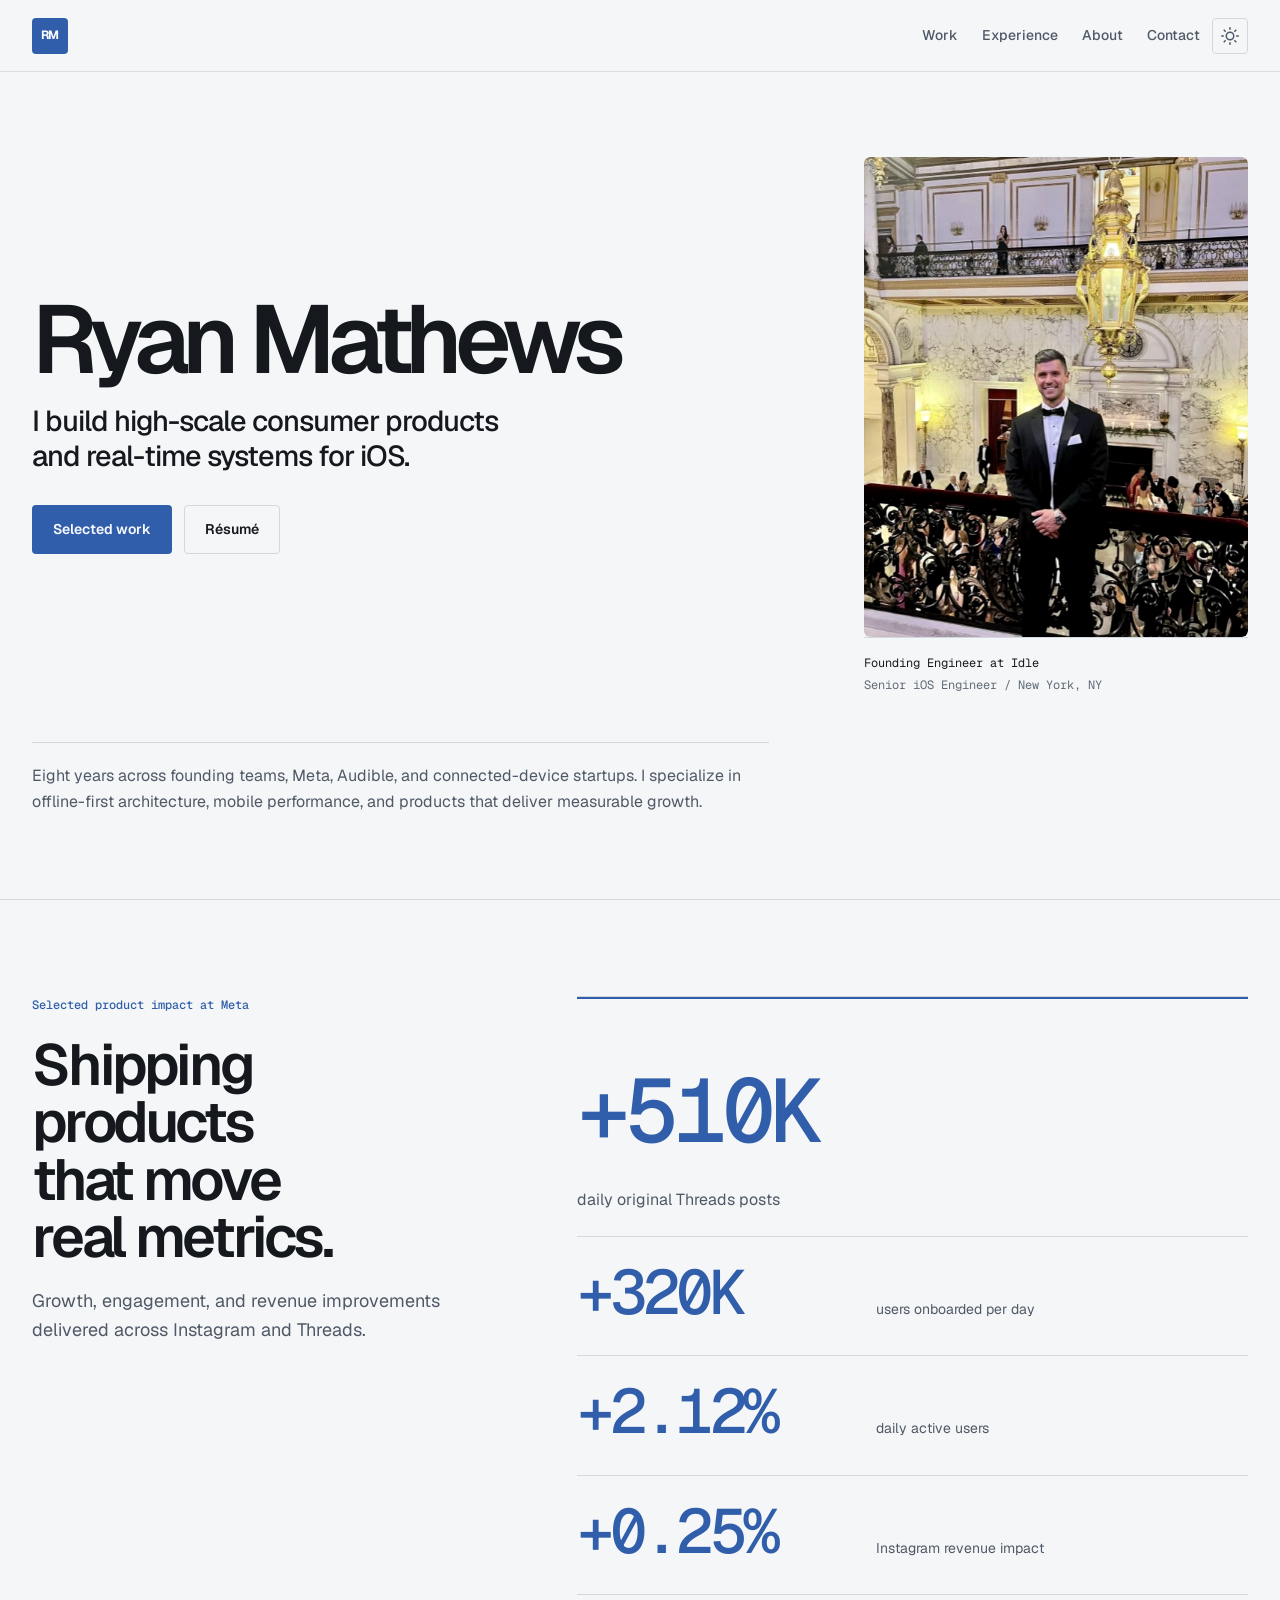
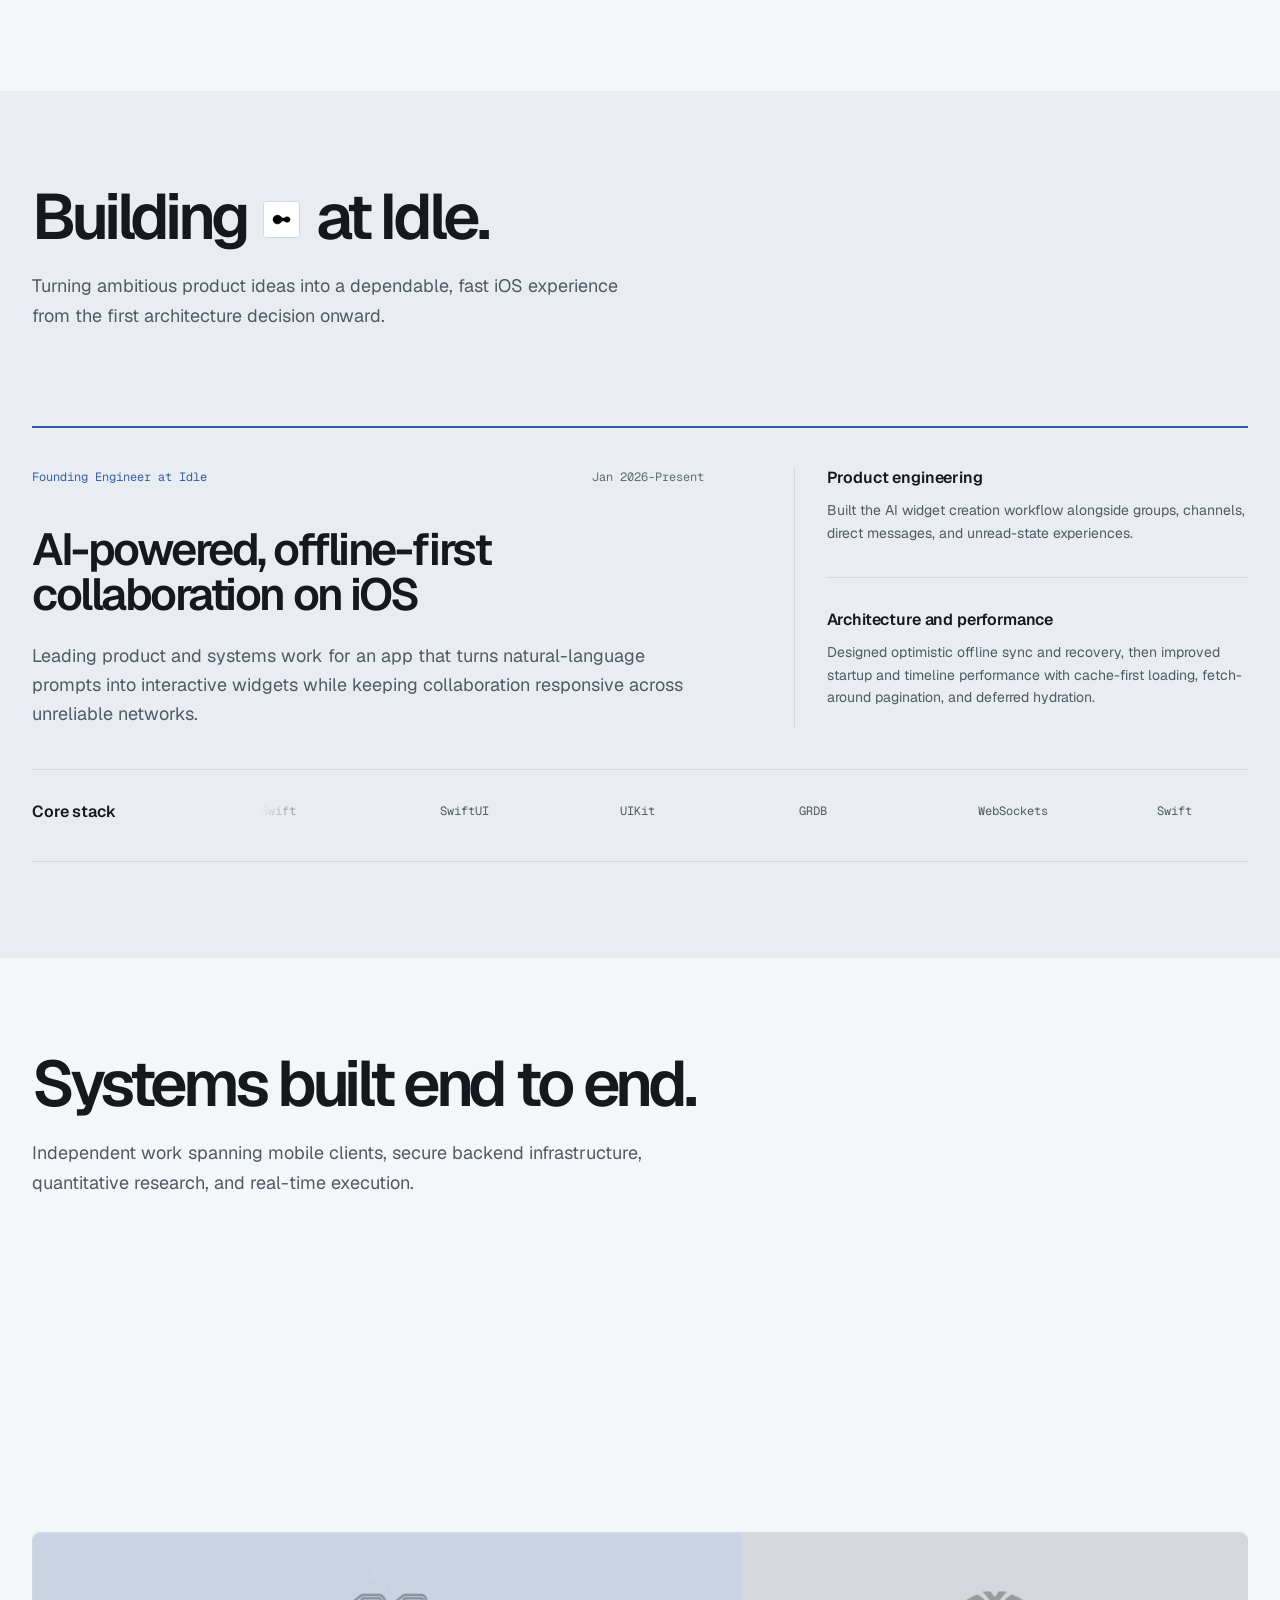
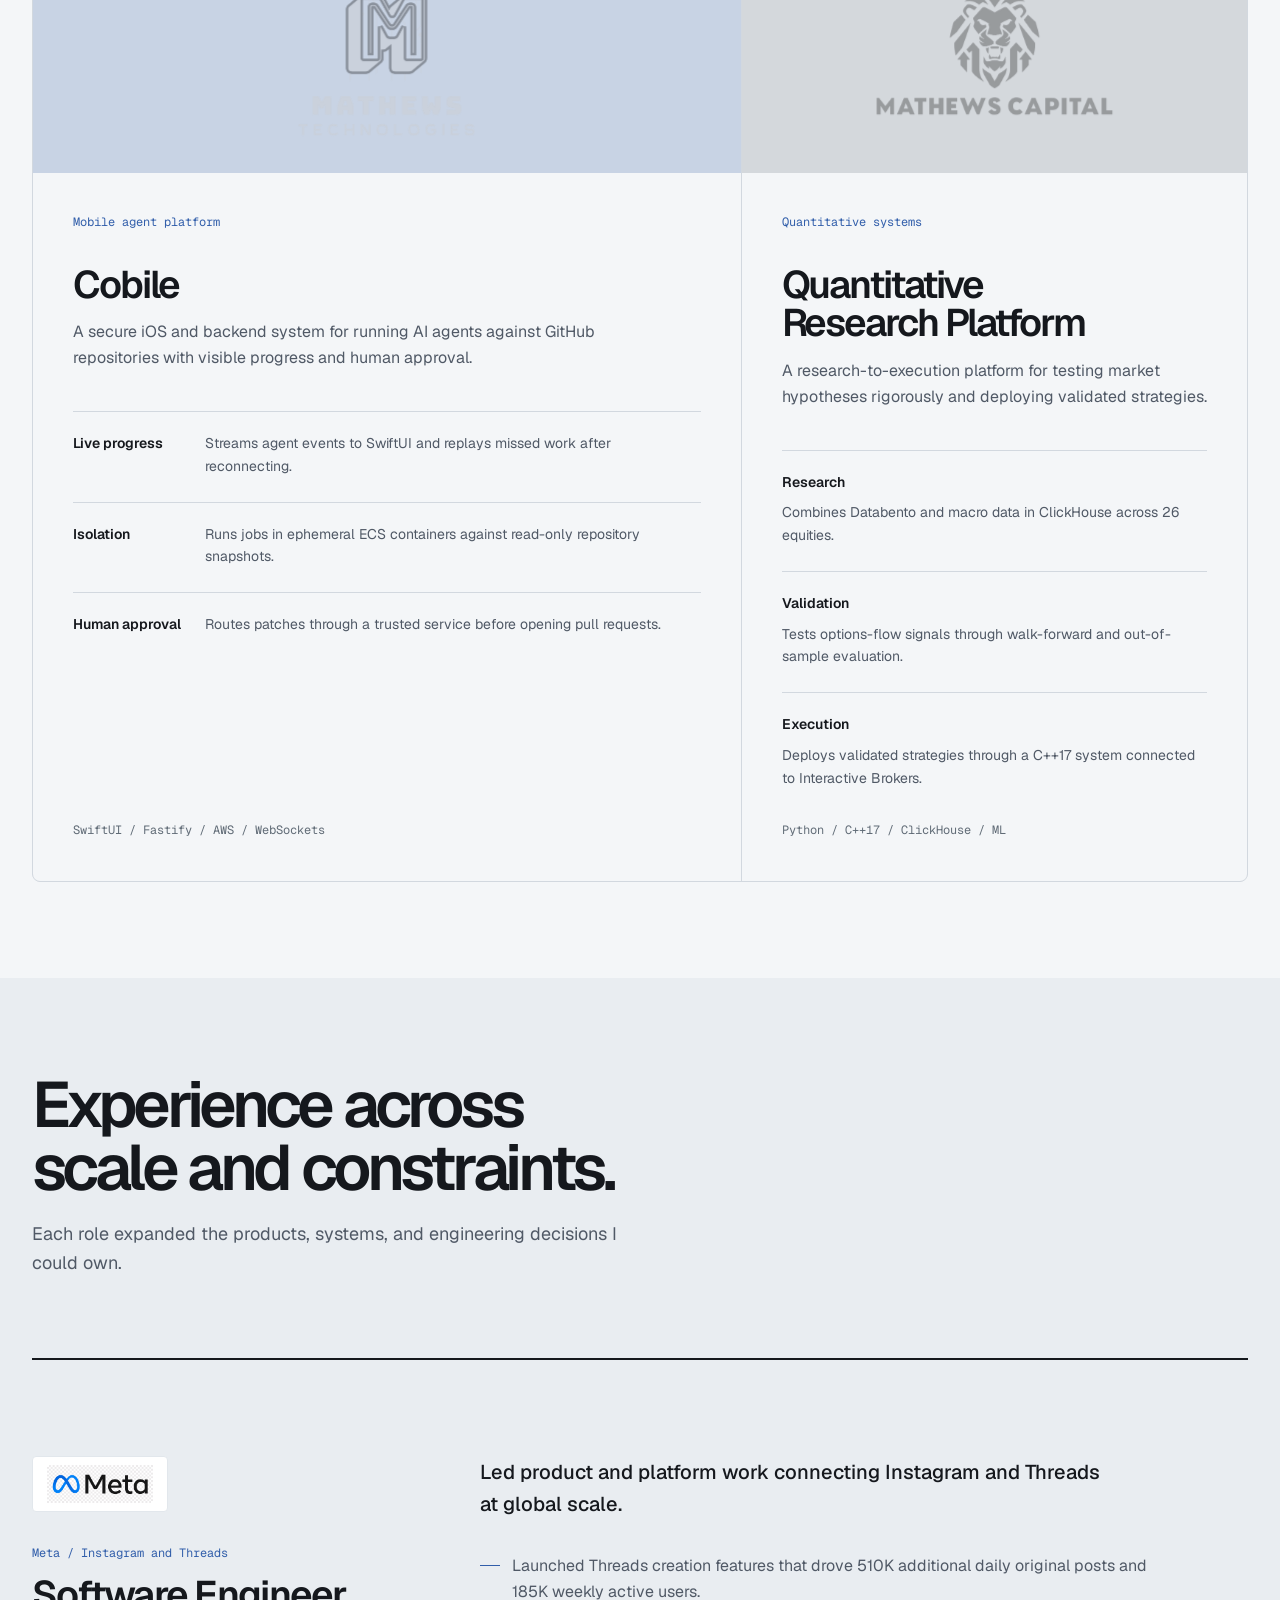
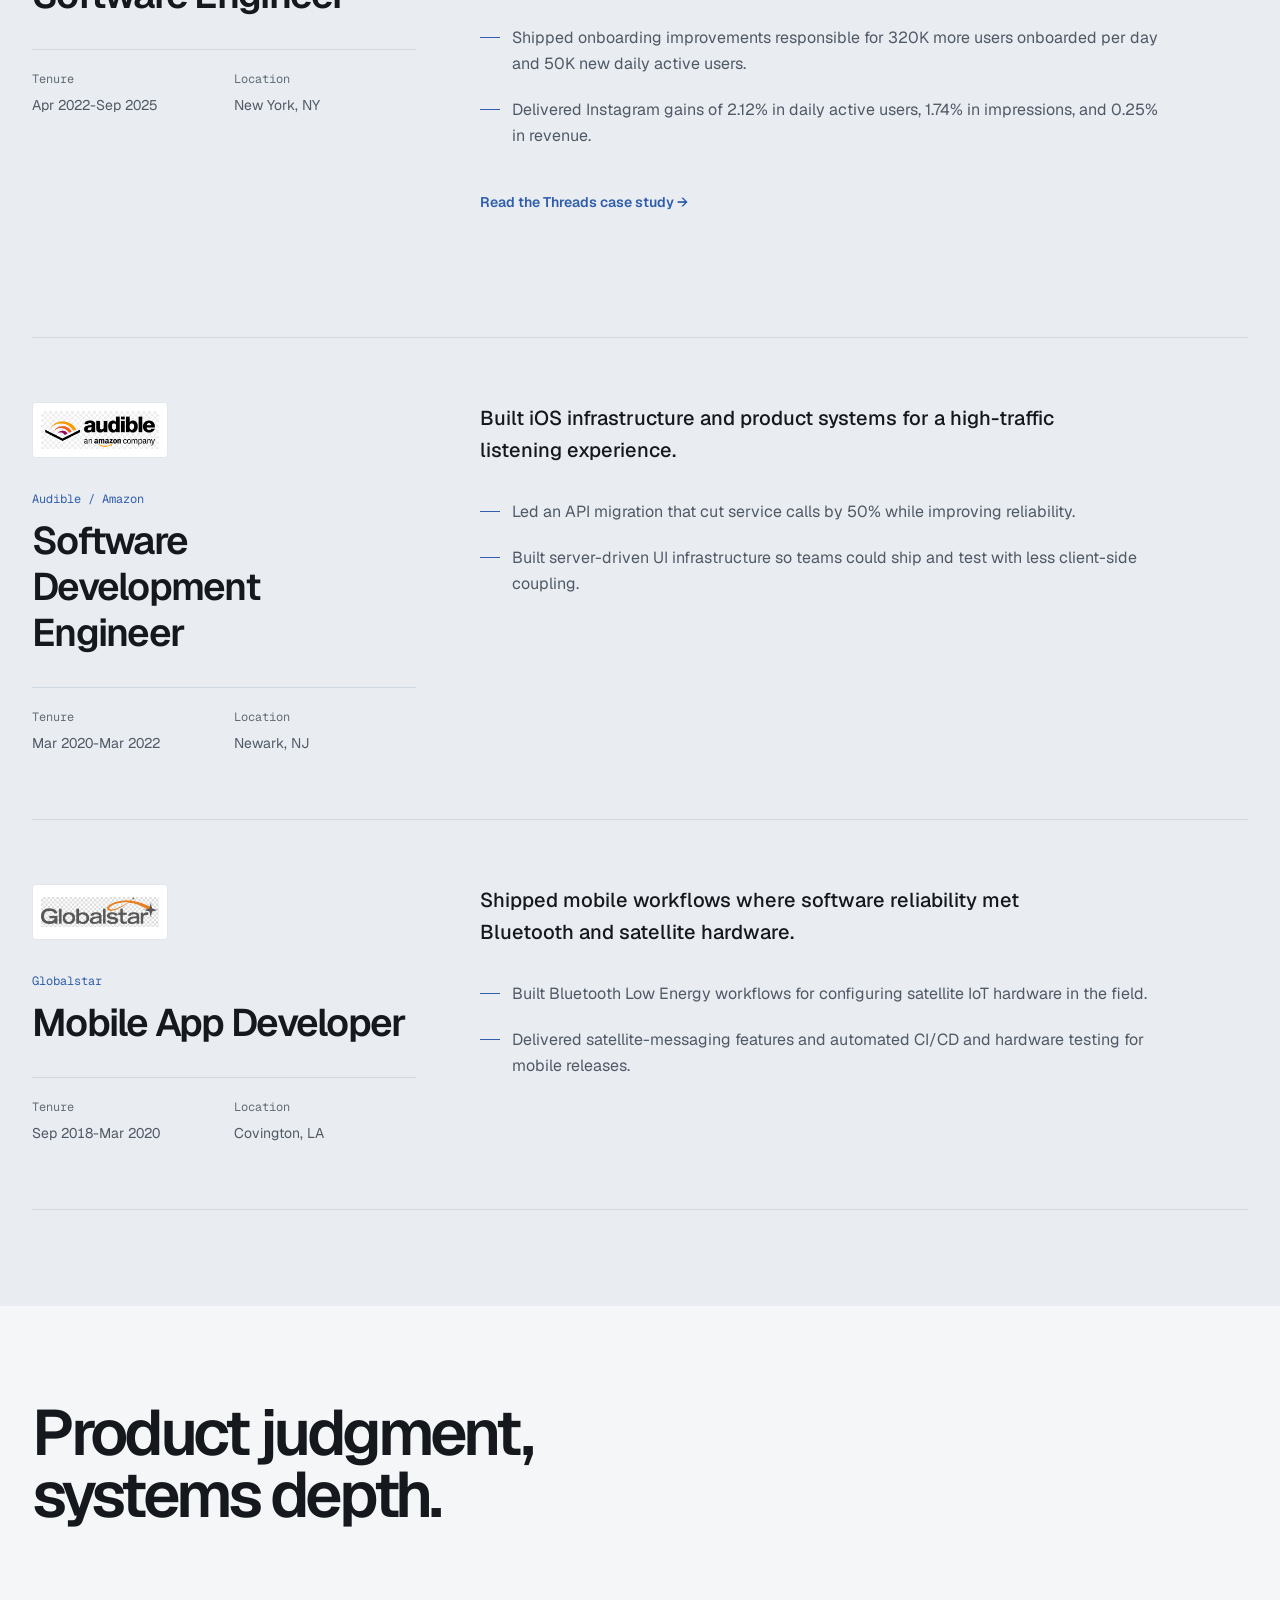
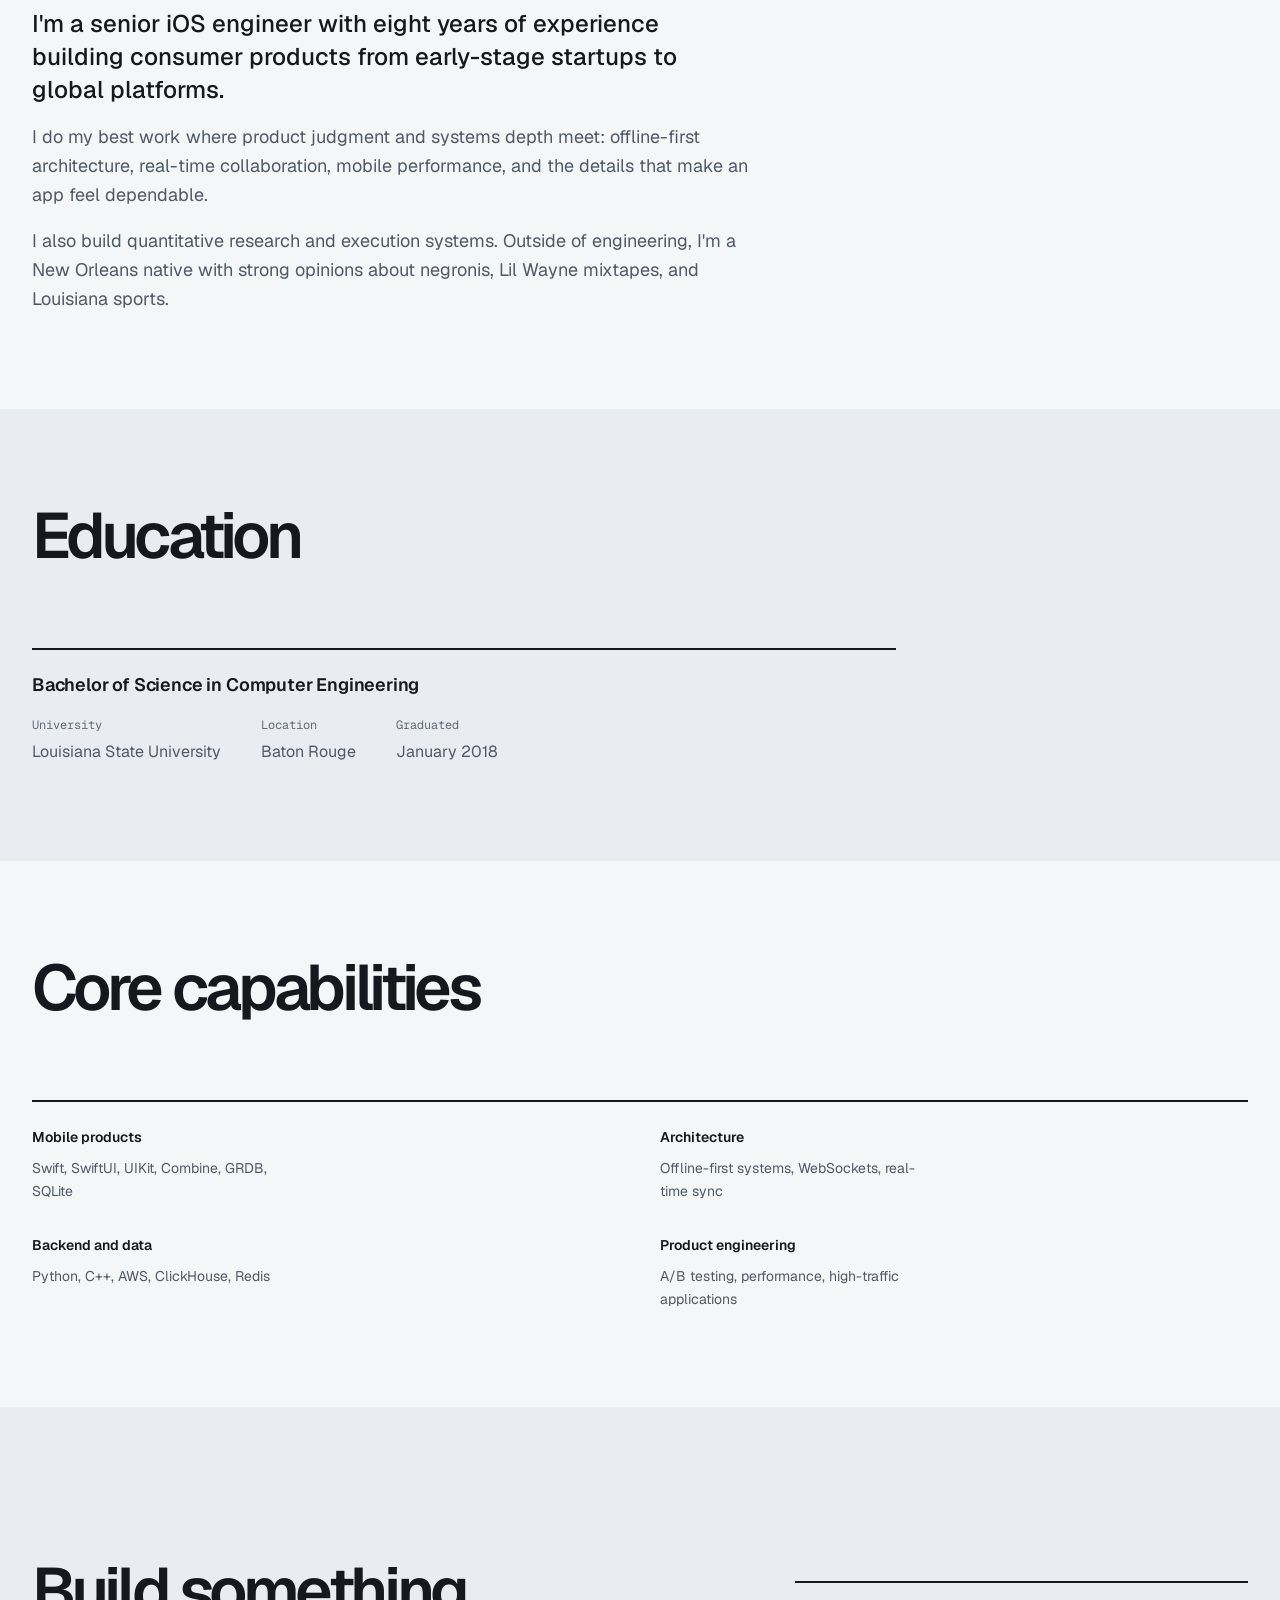
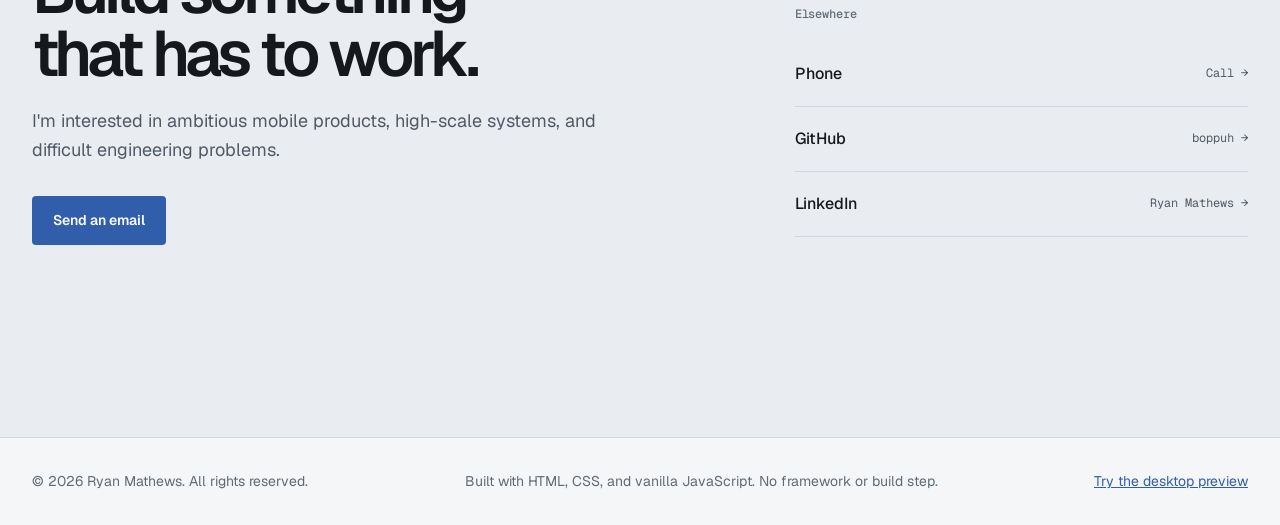
==== commit e3c0048e: "Extend Windows 95 styling to portfolio documents" ====
--- a/index.html
+++ b/index.html
@@ -14,18 +14,18 @@
   <meta property="og:description" content="Senior iOS engineer building high-scale consumer products, offline-first mobile apps, and real-time systems.">
   <meta property="og:url" content="https://ryanmathews.dev/">
   <meta property="og:site_name" content="Ryan Mathews">
-  <meta property="og:image" content="https://ryanmathews.dev/assets/ryan_dev_og.jpg">
-  <meta property="og:image:type" content="image/jpeg">
+  <meta property="og:image" content="https://ryanmathews.dev/assets/desktop-social.png">
+  <meta property="og:image:type" content="image/png">
   <meta property="og:image:width" content="1200">
   <meta property="og:image:height" content="630">
-  <meta property="og:image:alt" content="Ryan Mathews - Senior iOS Engineer">
+  <meta property="og:image:alt" content="Ryan Mathews, Software Engineer, in a Windows 95-style Welcome window">
 
   <!-- Twitter Card Tags -->
   <meta name="twitter:card" content="summary_large_image">
   <meta name="twitter:title" content="Ryan Mathews | Software Engineer">
   <meta name="twitter:description" content="Senior iOS engineer building high-scale consumer products, offline-first mobile apps, and real-time systems.">
-  <meta name="twitter:image" content="https://ryanmathews.dev/assets/ryan_dev_og.jpg">
-  <meta name="twitter:image:alt" content="Ryan Mathews - Senior iOS Engineer">
+  <meta name="twitter:image" content="https://ryanmathews.dev/assets/desktop-social.png">
+  <meta name="twitter:image:alt" content="Ryan Mathews, Software Engineer, in a Windows 95-style Welcome window">
 
   <meta name="theme-color" content="#f4f6f8" media="(prefers-color-scheme: light)">
   <meta name="theme-color" content="#0b0e12" media="(prefers-color-scheme: dark)">
@@ -36,8 +36,9 @@
   <link rel="preload" as="image" href="./assets/me-640.avif" type="image/avif">
 
   <!-- Stylesheet -->
+  <script src="./desktop-theme.js?v=1"></script>
   <link rel="stylesheet" href="./styles.css?v=5.1.0">
-  <link rel="stylesheet" href="./desktop.css?v=3">
+  <link rel="stylesheet" href="./desktop.css?v=4">
 
   <script type="application/ld+json">
   {
@@ -162,6 +163,28 @@
           <span>New York, NY</span>
         </div>
       </section>
+
+      <section class="desktop-window desktop-display" id="display" aria-labelledby="desktop-display-heading"
+        data-desktop-window="display" data-window-label="Display Settings" data-window-icon="icon-window" hidden>
+        <div class="desktop-window-body">
+          <h2 id="desktop-display-heading" tabindex="-1">Display Settings</h2>
+          <fieldset class="desktop-theme-options">
+            <legend>Color scheme</legend>
+            <label>
+              <input type="radio" name="desktop-theme" value="classic" checked>
+              <span>Classic</span>
+            </label>
+            <label>
+              <input type="radio" name="desktop-theme" value="dark">
+              <span>Dark</span>
+            </label>
+            <label>
+              <input type="radio" name="desktop-theme" value="system">
+              <span>System</span>
+            </label>
+          </fieldset>
+        </div>
+      </section>
     </div>
 
     <template id="desktop-window-chrome">
@@ -320,7 +343,7 @@
           <ul>
             <li><a href="#cobile"><span class="desktop-icon icon-document" aria-hidden="true"></span><span>Cobile</span></a></li>
             <li><a href="#quant-platform"><span class="desktop-icon icon-document" aria-hidden="true"></span><span>Quantitative Research Platform</span></a></li>
-            <li><a href="./writeups/project-1.html"><span class="desktop-icon icon-document" aria-hidden="true"></span><span>Threads case study</span></a></li>
+            <li><a href="./writeups/project-1.html" data-desktop-document-link><span class="desktop-icon icon-document" aria-hidden="true"></span><span>Threads case study</span></a></li>
           </ul>
         </nav>
 
@@ -428,7 +451,7 @@
                 <li>Shipped onboarding improvements responsible for 320K more users onboarded per day and 50K new daily active users.</li>
                 <li>Delivered Instagram gains of 2.12% in daily active users, 1.74% in impressions, and 0.25% in revenue.</li>
               </ul>
-              <a class="career-link" href="./writeups/project-1.html">Read the Threads case study →</a>
+              <a class="career-link" href="./writeups/project-1.html" data-desktop-document-link>Read the Threads case study →</a>
             </div>
           </article>
 
@@ -601,6 +624,7 @@
           <li><a href="#skills" data-open-window="skills"><span class="desktop-icon icon-window" aria-hidden="true"></span> My Computer</a></li>
           <li><a href="./resume.pdf"><span class="desktop-icon icon-document" aria-hidden="true"></span> Résumé</a></li>
           <li><a href="#contact" data-open-window="contact"><span class="desktop-icon icon-document" aria-hidden="true"></span> Contact</a></li>
+          <li class="desktop-start-divider"><a href="#display" data-open-window="display"><span class="desktop-icon icon-window" aria-hidden="true"></span> Display Settings</a></li>
           <li class="desktop-start-divider"><a href="?">Read as a page</a></li>
         </ul>
       </nav>
@@ -619,9 +643,9 @@
   </footer>
 
   <!-- Motion runtime and site behavior -->
-  <script src="./desktop.js?v=3"></script>
+  <script src="./desktop.js?v=4"></script>
   <script defer src="./assets/vendor/gsap/gsap.min.js?v=3.15.0"></script>
   <script defer src="./assets/vendor/gsap/ScrollTrigger.min.js?v=3.15.0"></script>
-  <script defer src="./script.js?v=5.0.1"></script>
+  <script defer src="./script.js?v=5.0.2"></script>
 </body>
 </html>
--- a/desktop.css
+++ b/desktop.css
@@ -2,13 +2,18 @@
  * Windows 95-inspired chrome. Beveled borders adapted from 98.css
  * (MIT, Copyright 2020 Jordan Scales). See assets/98css-LICENSE.txt.
  */
-.desktop-mode {
+:is(.desktop-mode, .desktop-document) {
   --desktop-wallpaper: #008080;
   --desktop-surface: #c0c0c0;
   --desktop-paper: #fcfcfa;
   --desktop-ink: #171717;
   --desktop-muted: #484848;
   --desktop-blue: #000080;
+  --desktop-title: #000080;
+  --desktop-title-ink: #fff;
+  --desktop-inactive-title: #515151;
+  --desktop-shortcut-label: #006d6d;
+  --desktop-scheme: light;
   --desktop-light: #fff;
   --desktop-face: #dfdfdf;
   --desktop-shadow: #808080;
@@ -20,6 +25,23 @@
   --desktop-ui: Tahoma, "MS Sans Serif", Arial, sans-serif;
 }
 
+html[data-desktop-theme="dark"] :is(.desktop-mode, .desktop-document) {
+  --desktop-wallpaper: #163737;
+  --desktop-surface: #30363e;
+  --desktop-paper: #1c2026;
+  --desktop-ink: #f1f3f5;
+  --desktop-muted: #b9c4ce;
+  --desktop-blue: #aacaff;
+  --desktop-title: #243f73;
+  --desktop-inactive-title: #444b56;
+  --desktop-shortcut-label: #173131;
+  --desktop-scheme: dark;
+  --desktop-light: #747e8b;
+  --desktop-face: #3b444f;
+  --desktop-shadow: #66717e;
+  --desktop-frame: #11151b;
+}
+
 .desktop-preview-link a {
   text-decoration: underline;
 }
@@ -48,7 +70,7 @@
     overflow: hidden;
     background: var(--desktop-wallpaper);
     color: var(--desktop-ink);
-    color-scheme: light;
+    color-scheme: var(--desktop-scheme);
     font: 1rem / 1.5 var(--desktop-ui);
   }
 
@@ -79,11 +101,11 @@
 
   .desktop-shortcuts a > span:last-child {
     padding: 0.15rem 0.25rem;
-    background: #006d6d;
+    background: var(--desktop-shortcut-label);
   }
 
   .desktop-shortcuts a:is(:hover, :focus-visible) > span:last-child {
-    background: var(--desktop-blue);
+    background: var(--desktop-title);
   }
 
   .desktop-shortcuts a:focus-visible {
@@ -143,6 +165,10 @@
       max-height: calc(100% - var(--window-top) - max(2rem, calc(var(--window-offset, 0px) + 0.375rem)));
     }
 
+    .desktop-mode .desktop-display[data-window-state="open"]:not([hidden]) {
+      --window-width: min(25rem, calc(100% - 14rem));
+    }
+
     .desktop-mode [data-window-state="open"][data-maximized] {
       inset: 0.375rem;
       width: auto;
@@ -165,8 +191,8 @@
       flex: none;
       margin: 0;
       padding: 0.25rem 0.5rem;
-      background: var(--desktop-blue);
-      color: #fff;
+      background: var(--desktop-title);
+      color: var(--desktop-title-ink);
       font-size: 0.8125rem;
     }
   }
@@ -178,8 +204,8 @@
     flex: none;
     gap: 0.75rem;
     padding: 3px 4px 3px 8px;
-    background: var(--desktop-blue);
-    color: #fff;
+    background: var(--desktop-title);
+    color: var(--desktop-title-ink);
     font-size: 0.875rem;
     font-weight: 700;
   }
@@ -191,7 +217,7 @@
   }
 
   .desktop-mode [data-window-state="open"]:not([data-active]) .desktop-titlebar {
-    background: #515151;
+    background: var(--desktop-inactive-title);
   }
 
   .desktop-titlebar .desktop-icon,
@@ -217,6 +243,7 @@
     box-shadow: var(--desktop-raised);
     font: 700 0.875rem / 1.2 var(--desktop-ui);
     text-decoration: none;
+    transition: none;
     white-space: nowrap;
     cursor: pointer;
   }
@@ -399,6 +426,38 @@
     outline-offset: -1px;
   }
 
+  .desktop-display h2 {
+    margin: 0 0 1.125rem;
+    color: var(--desktop-ink);
+    font: 700 1.5rem / 1.2 var(--desktop-ui);
+    letter-spacing: 0;
+  }
+
+  .desktop-theme-options {
+    margin: 0;
+    padding: 0.375rem 0.75rem 0.5rem;
+    border: 1px solid var(--desktop-shadow);
+  }
+
+  .desktop-theme-options legend {
+    padding-inline: 0.375rem;
+    font-weight: 700;
+  }
+
+  .desktop-theme-options label {
+    display: flex;
+    align-items: center;
+    gap: 0.625rem;
+    min-height: 2.75rem;
+    cursor: pointer;
+  }
+
+  .desktop-theme-options input {
+    width: 1.125rem;
+    height: 1.125rem;
+    accent-color: var(--desktop-blue);
+  }
+
   .desktop-status {
     display: flex;
     flex-wrap: wrap;
@@ -622,8 +681,8 @@
   }
 
   .desktop-mode .section[data-desktop-window] .desktop-content-index a:is(:hover, :focus-visible) {
-    background: var(--desktop-blue);
-    color: var(--desktop-light);
+    background: var(--desktop-title);
+    color: var(--desktop-title-ink);
   }
 
   .desktop-mode #projects .project-showcase {
@@ -665,6 +724,10 @@
     transition: none;
   }
 
+  html[data-desktop-theme="dark"] .desktop-mode #projects .project-visual img {
+    filter: none;
+  }
+
   .desktop-mode #projects .project-copy {
     display: block;
     min-width: 0;
@@ -884,8 +947,8 @@
     place-items: center;
     width: 1.25rem;
     height: 1.25rem;
-    background: var(--desktop-blue);
-    color: #fff;
+    background: var(--desktop-title);
+    color: var(--desktop-title-ink);
     font: 700 0.625rem / 1 var(--desktop-ui);
   }
 
@@ -932,8 +995,8 @@
     padding: 0.5rem 0.25rem;
     writing-mode: vertical-rl;
     transform: rotate(180deg);
-    background: var(--desktop-blue);
-    color: #fff;
+    background: var(--desktop-title);
+    color: var(--desktop-title-ink);
     font-size: 1.125rem;
     font-weight: 700;
     white-space: nowrap;
@@ -956,8 +1019,8 @@
   }
 
   .desktop-start-panel a:is(:hover, :focus-visible) {
-    background: var(--desktop-blue);
-    color: #fff;
+    background: var(--desktop-title);
+    color: var(--desktop-title-ink);
   }
 
   .desktop-start-divider {
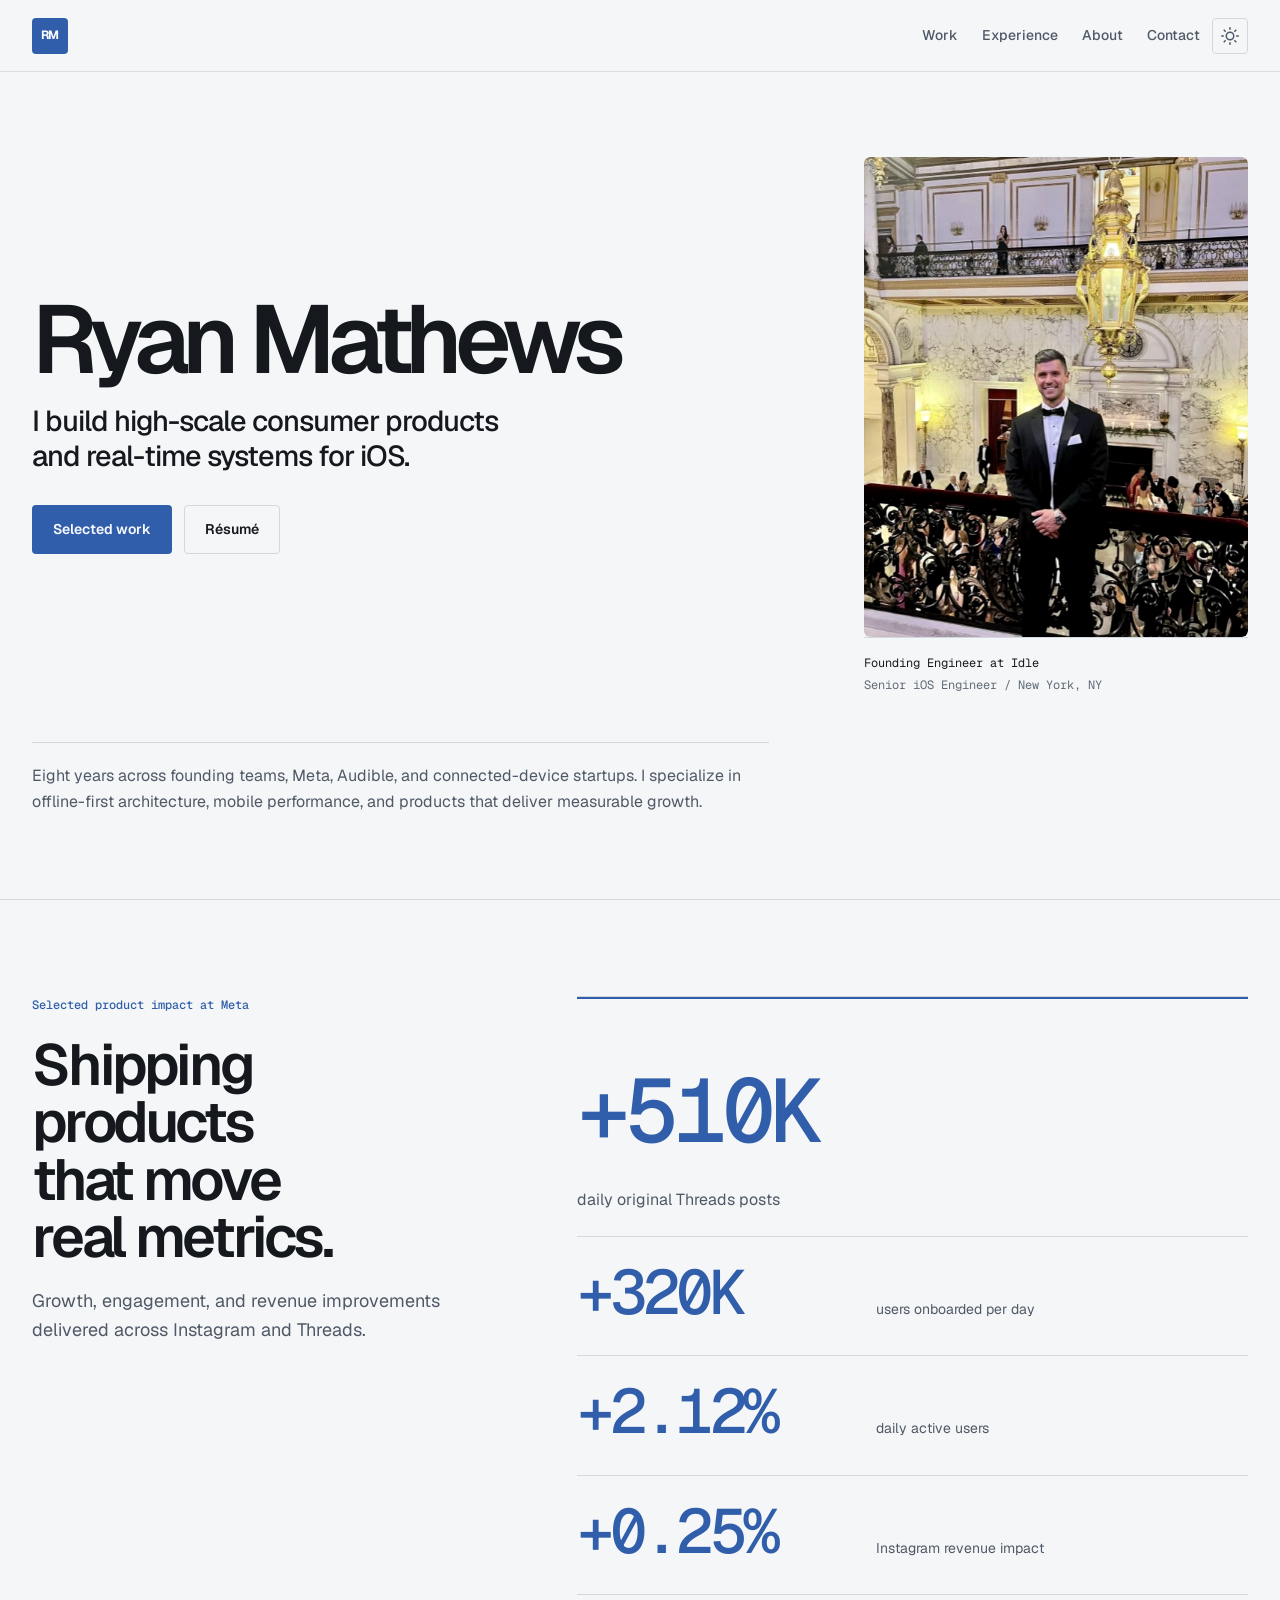
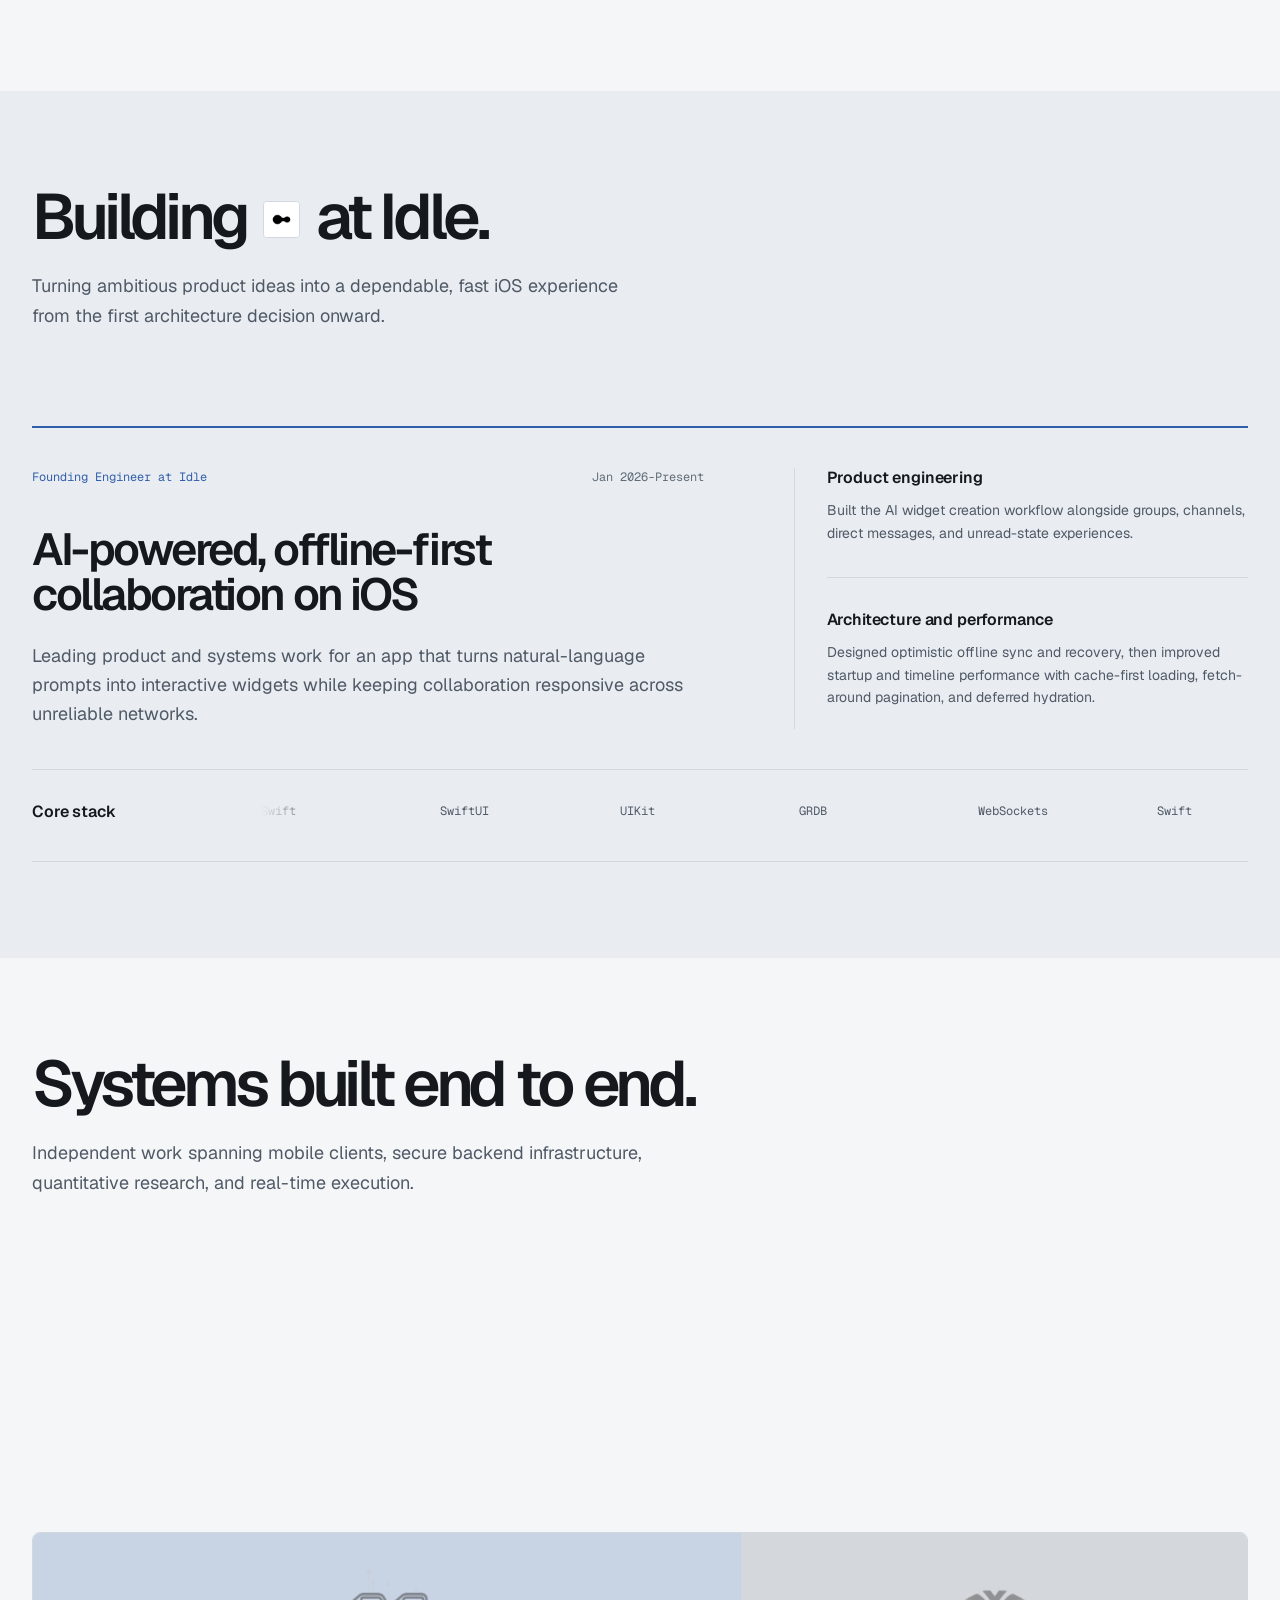
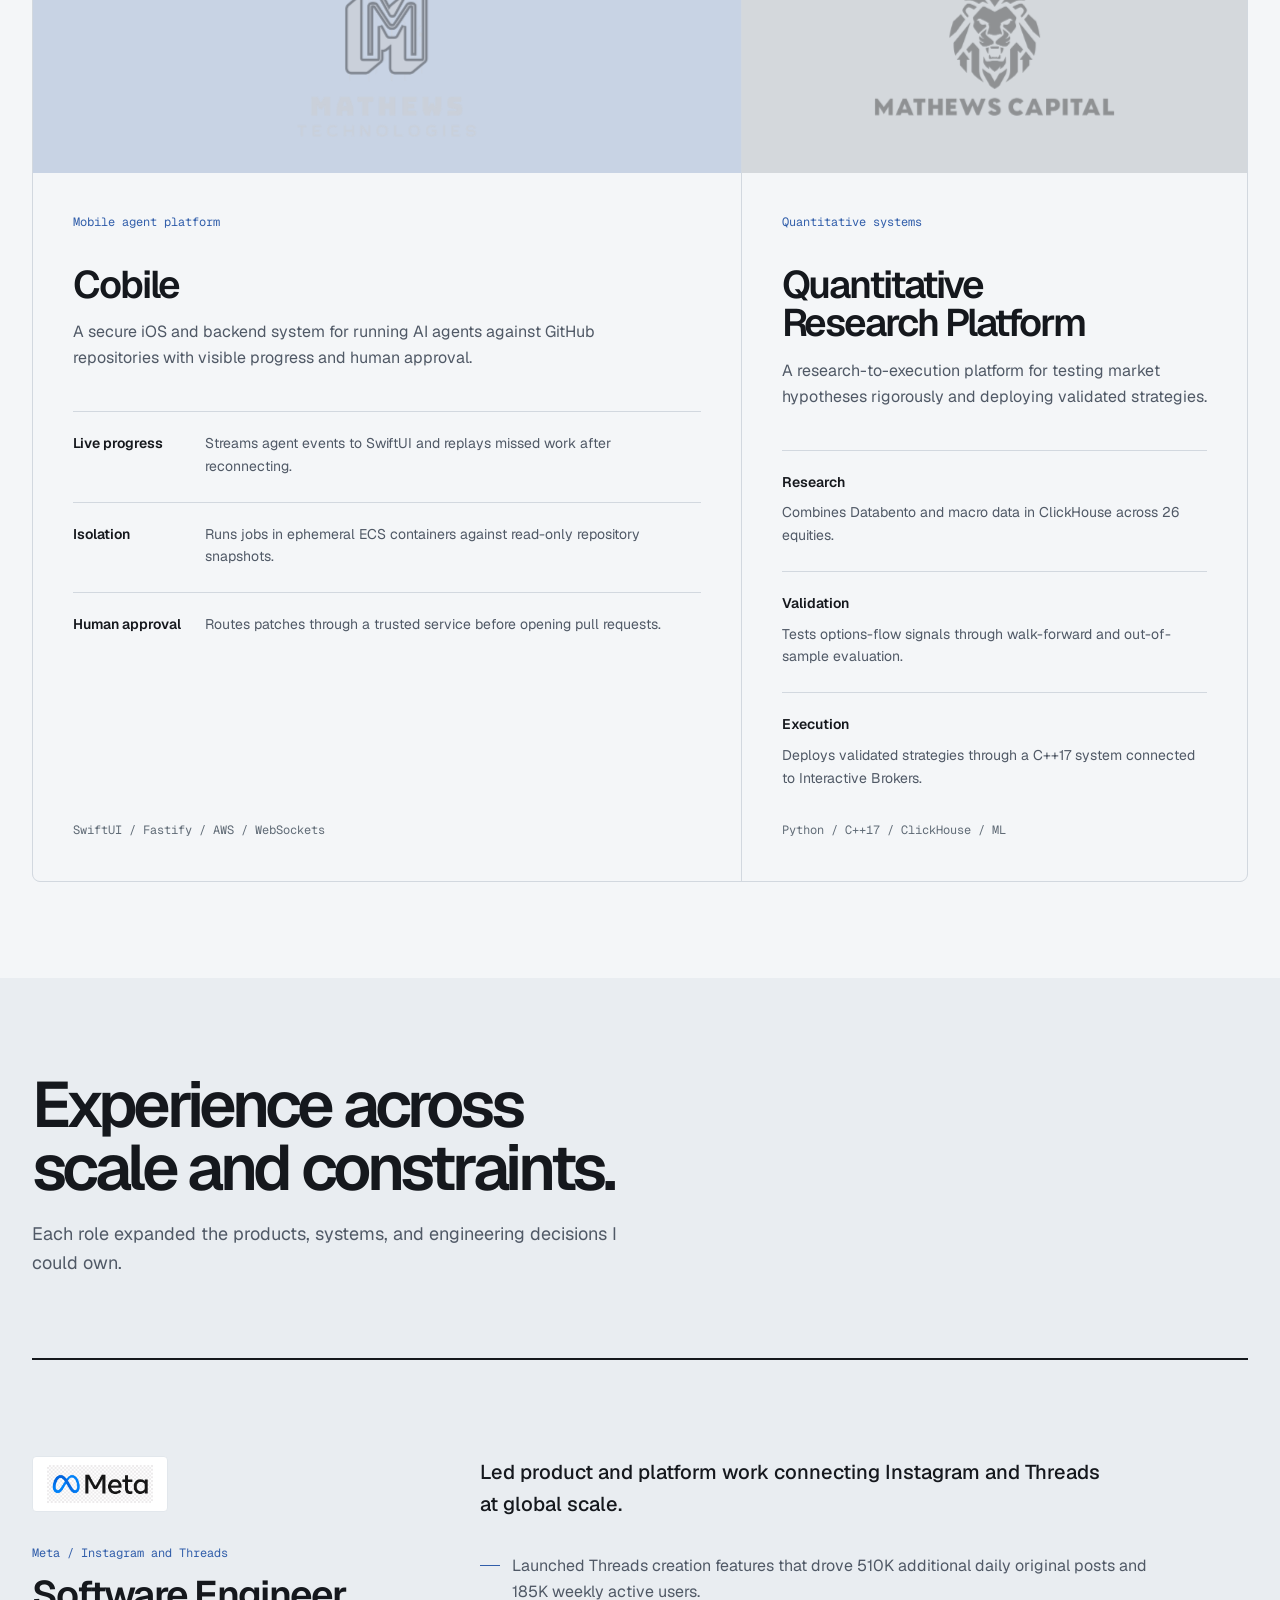
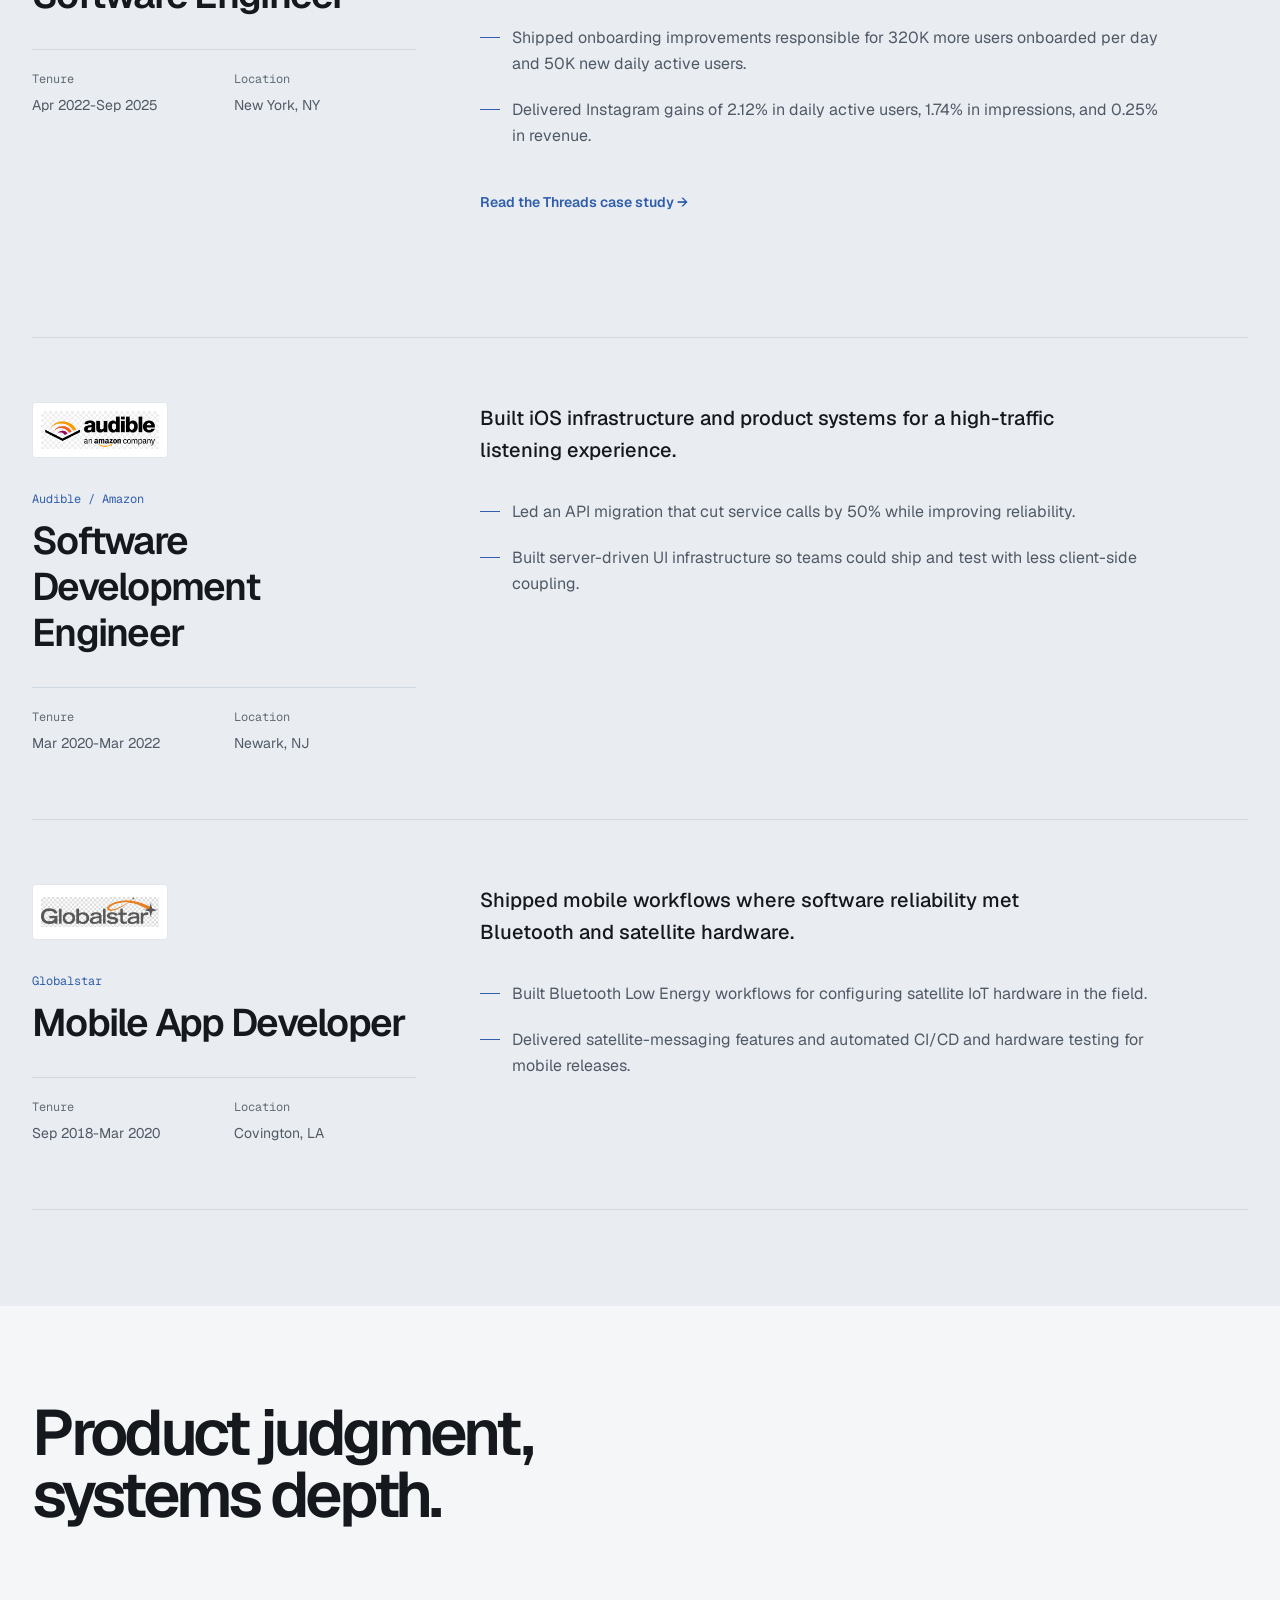
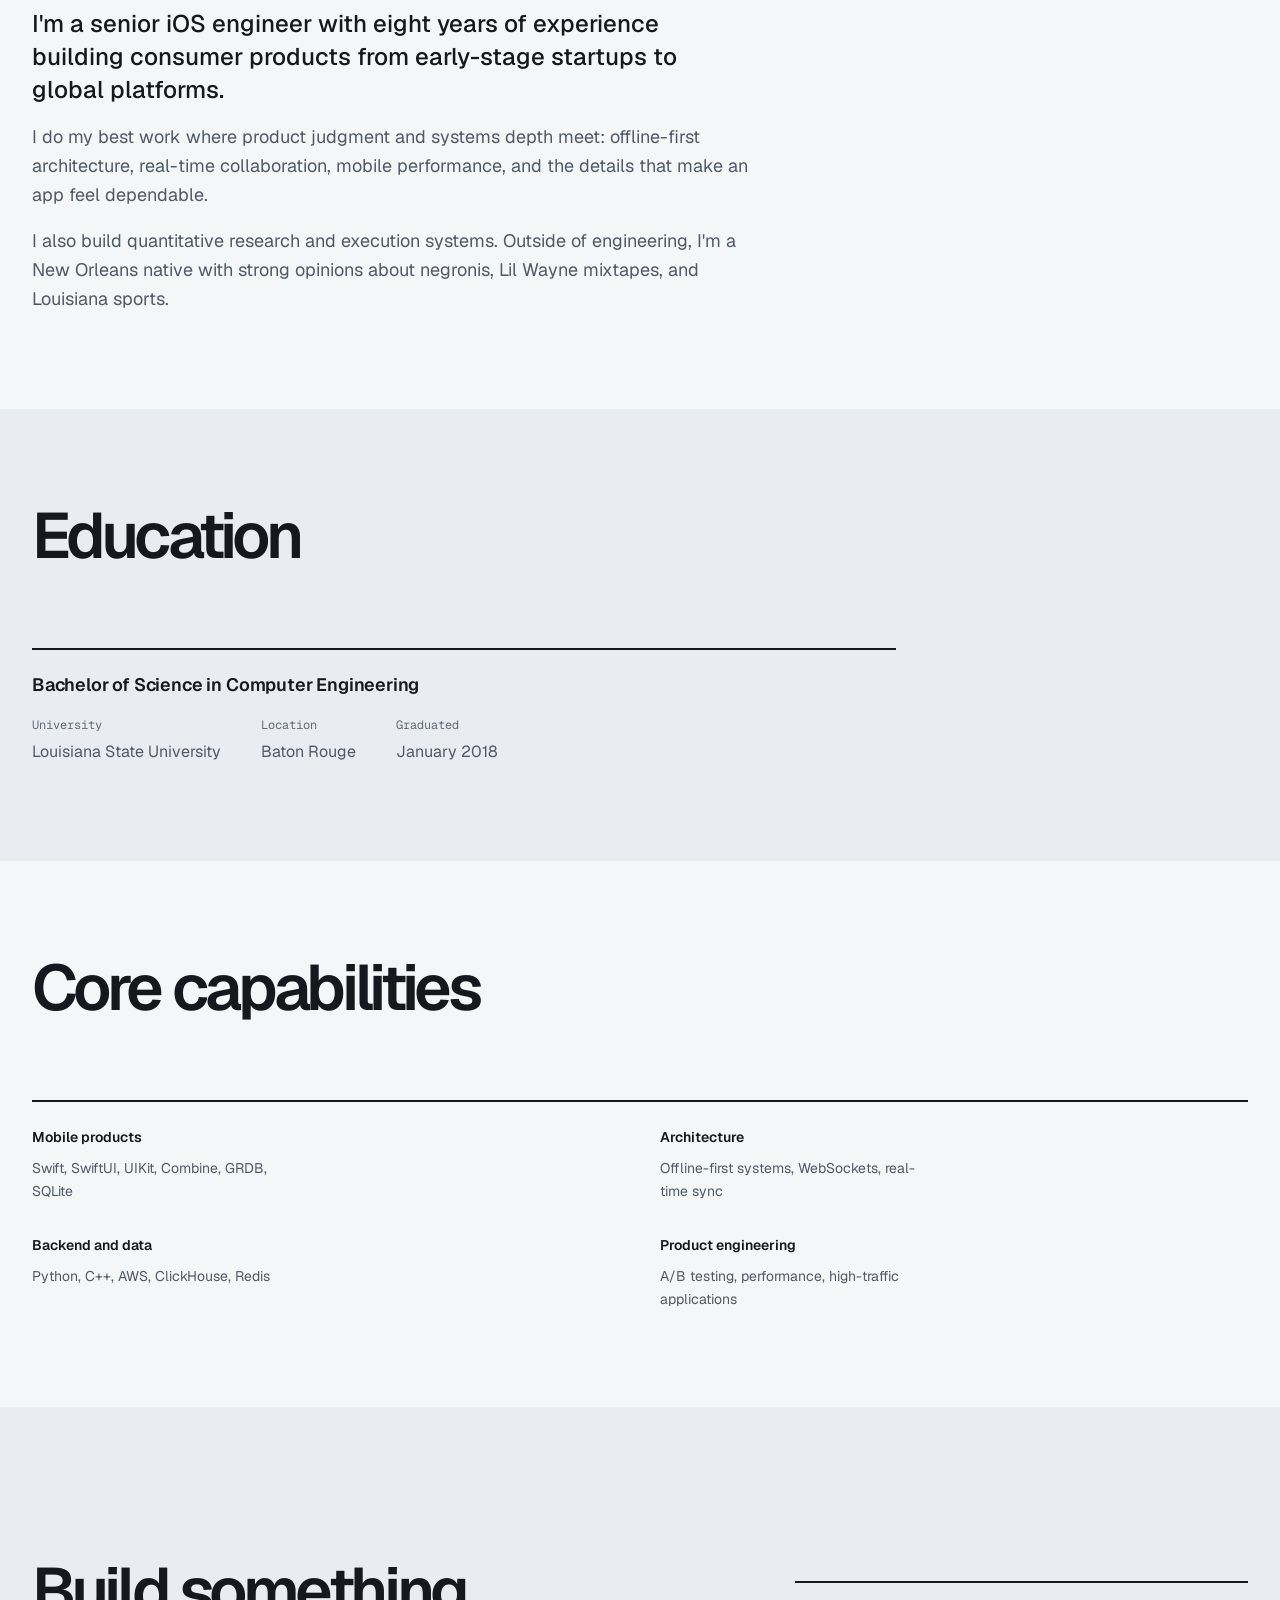
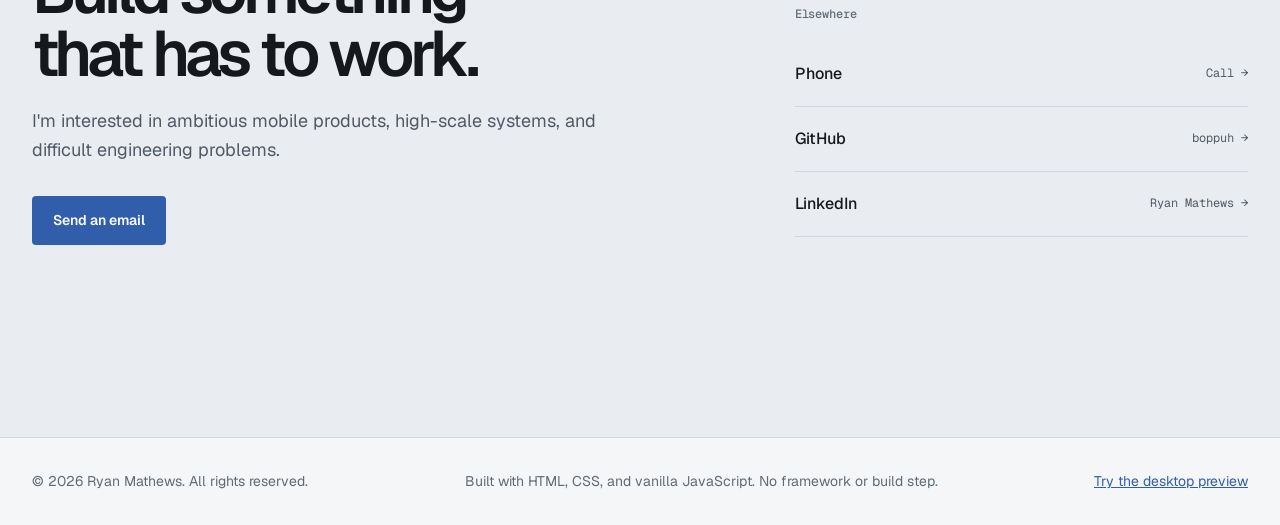
==== commit f9feb63d: "Harden the Windows 95 portfolio for release" ====
--- a/index.html
+++ b/index.html
@@ -38,7 +38,7 @@
   <!-- Stylesheet -->
   <script src="./desktop-theme.js?v=1"></script>
   <link rel="stylesheet" href="./styles.css?v=5.1.0">
-  <link rel="stylesheet" href="./desktop.css?v=4">
+  <link rel="stylesheet" href="./desktop.css?v=5">
 
   <script type="application/ld+json">
   {
@@ -626,6 +626,7 @@
           <li><a href="#contact" data-open-window="contact"><span class="desktop-icon icon-document" aria-hidden="true"></span> Contact</a></li>
           <li class="desktop-start-divider"><a href="#display" data-open-window="display"><span class="desktop-icon icon-window" aria-hidden="true"></span> Display Settings</a></li>
           <li class="desktop-start-divider"><a href="?">Read as a page</a></li>
+          <li><a href="./assets/win9x-icons-LICENSE.md" target="_blank" rel="noopener noreferrer">Icon credits</a></li>
         </ul>
       </nav>
       <nav class="desktop-tasks" id="desktop-tasks" aria-label="Open windows"></nav>
@@ -643,9 +644,9 @@
   </footer>
 
   <!-- Motion runtime and site behavior -->
-  <script src="./desktop.js?v=4"></script>
-  <script defer src="./assets/vendor/gsap/gsap.min.js?v=3.15.0"></script>
-  <script defer src="./assets/vendor/gsap/ScrollTrigger.min.js?v=3.15.0"></script>
-  <script defer src="./script.js?v=5.0.2"></script>
+  <script src="./desktop.js?v=5"></script>
+  <script defer src="./script.js?v=5.0.3"
+    data-gsap-src="./assets/vendor/gsap/gsap.min.js?v=3.15.0"
+    data-scroll-trigger-src="./assets/vendor/gsap/ScrollTrigger.min.js?v=3.15.0"></script>
 </body>
 </html>
--- a/desktop.css
+++ b/desktop.css
@@ -143,7 +143,7 @@
     min-height: 0;
   }
 
-  @media (min-width: 48rem) {
+  @media (width > 47.99rem) and (height > 20rem) {
     .desktop-mode #main:has([data-active][data-maximized]) .desktop-shortcuts {
       visibility: hidden;
     }
@@ -421,7 +421,7 @@
     margin-top: 1.25rem;
   }
 
-  .desktop-primary {
+  .desktop-primary:not(:focus-visible) {
     outline: 1px solid var(--desktop-frame);
     outline-offset: -1px;
   }
@@ -1027,7 +1027,7 @@
     border-top: 1px solid var(--desktop-shadow);
   }
 
-  @media (max-width: 47.99rem) {
+  @media (max-width: 47.99rem), (max-height: 20rem) {
     .desktop-mode #main {
       grid-template-columns: minmax(0, 1fr);
     }
@@ -1094,6 +1094,22 @@
 
     .desktop-start-panel:not([hidden]) {
       max-height: calc(100dvh - 8.5rem - env(safe-area-inset-bottom));
+    }
+  }
+
+  @media (max-height: 20rem) {
+    .desktop-mode #main {
+      height: auto;
+      min-height: 100dvh;
+      overflow: visible;
+    }
+
+    .desktop-start-panel:not([hidden]) {
+      position: static;
+      order: 2;
+      flex: 0 0 100%;
+      width: auto;
+      max-height: none;
     }
   }
 
